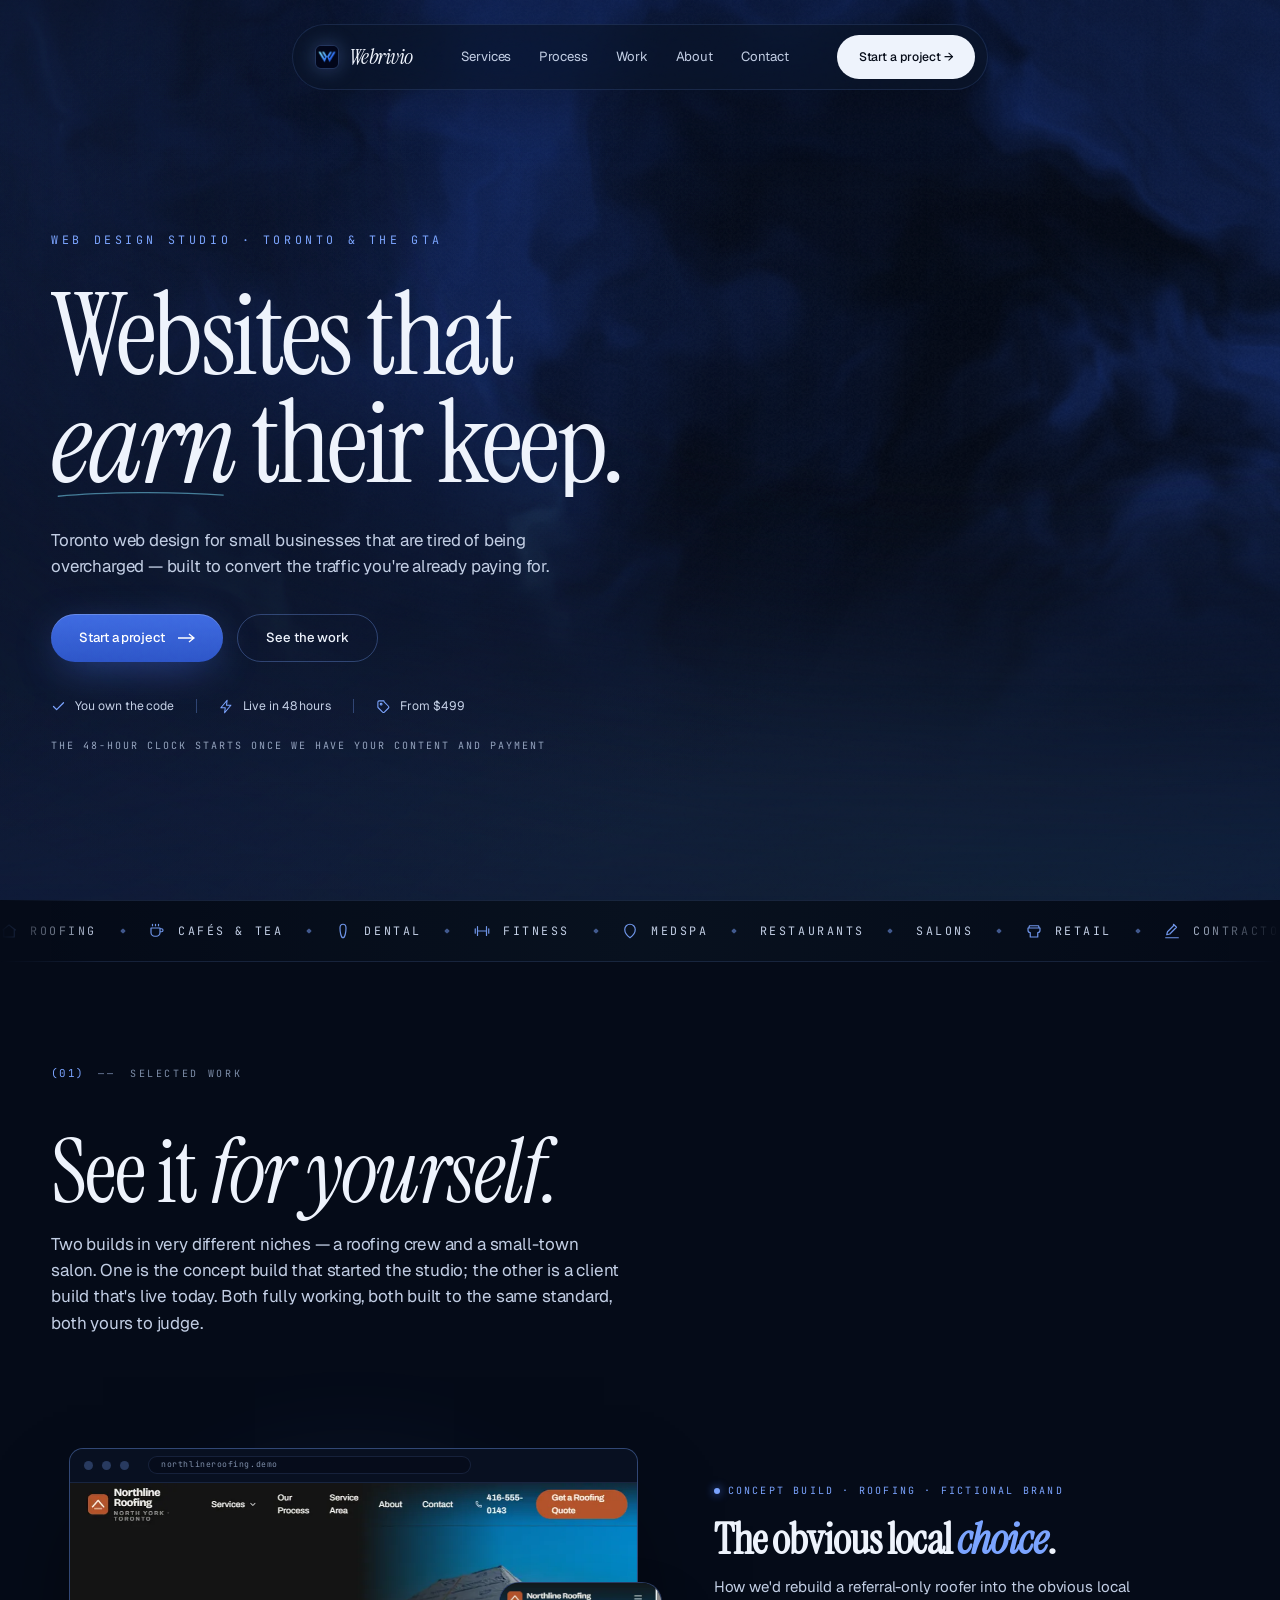
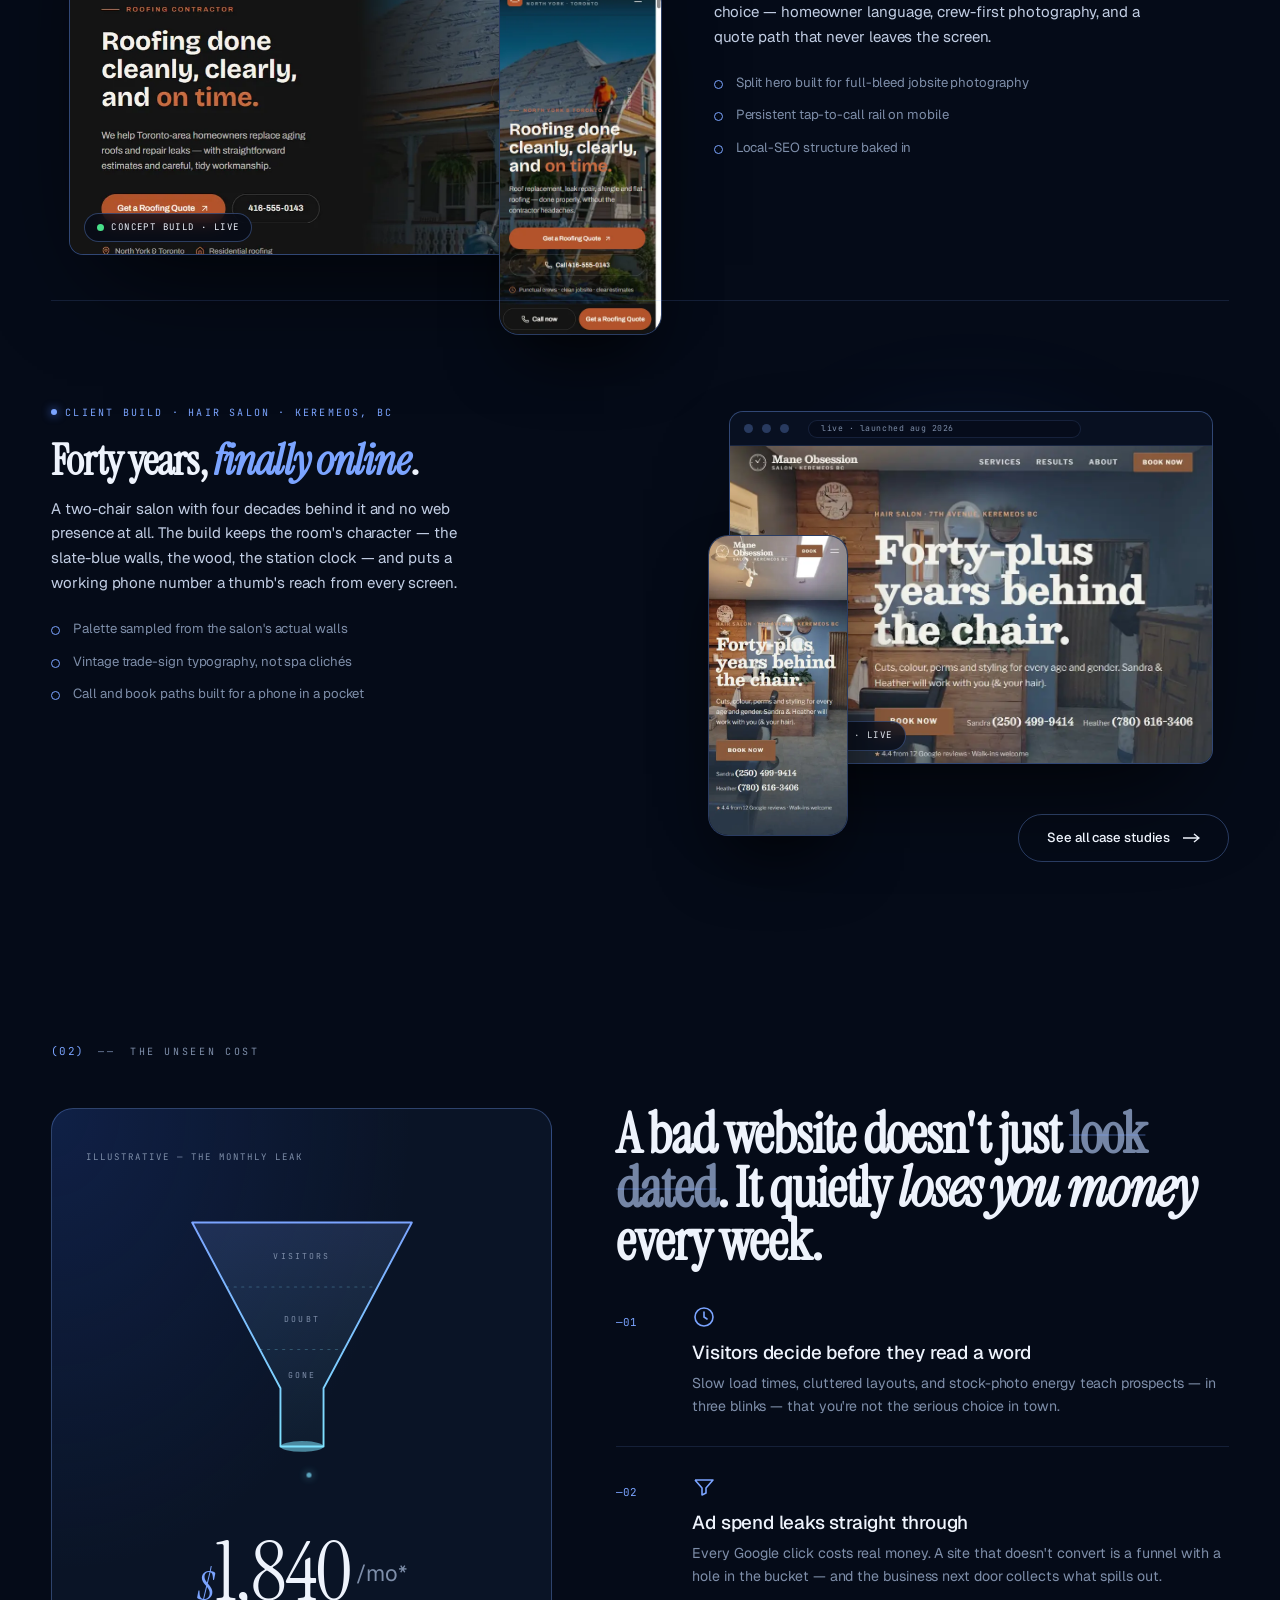
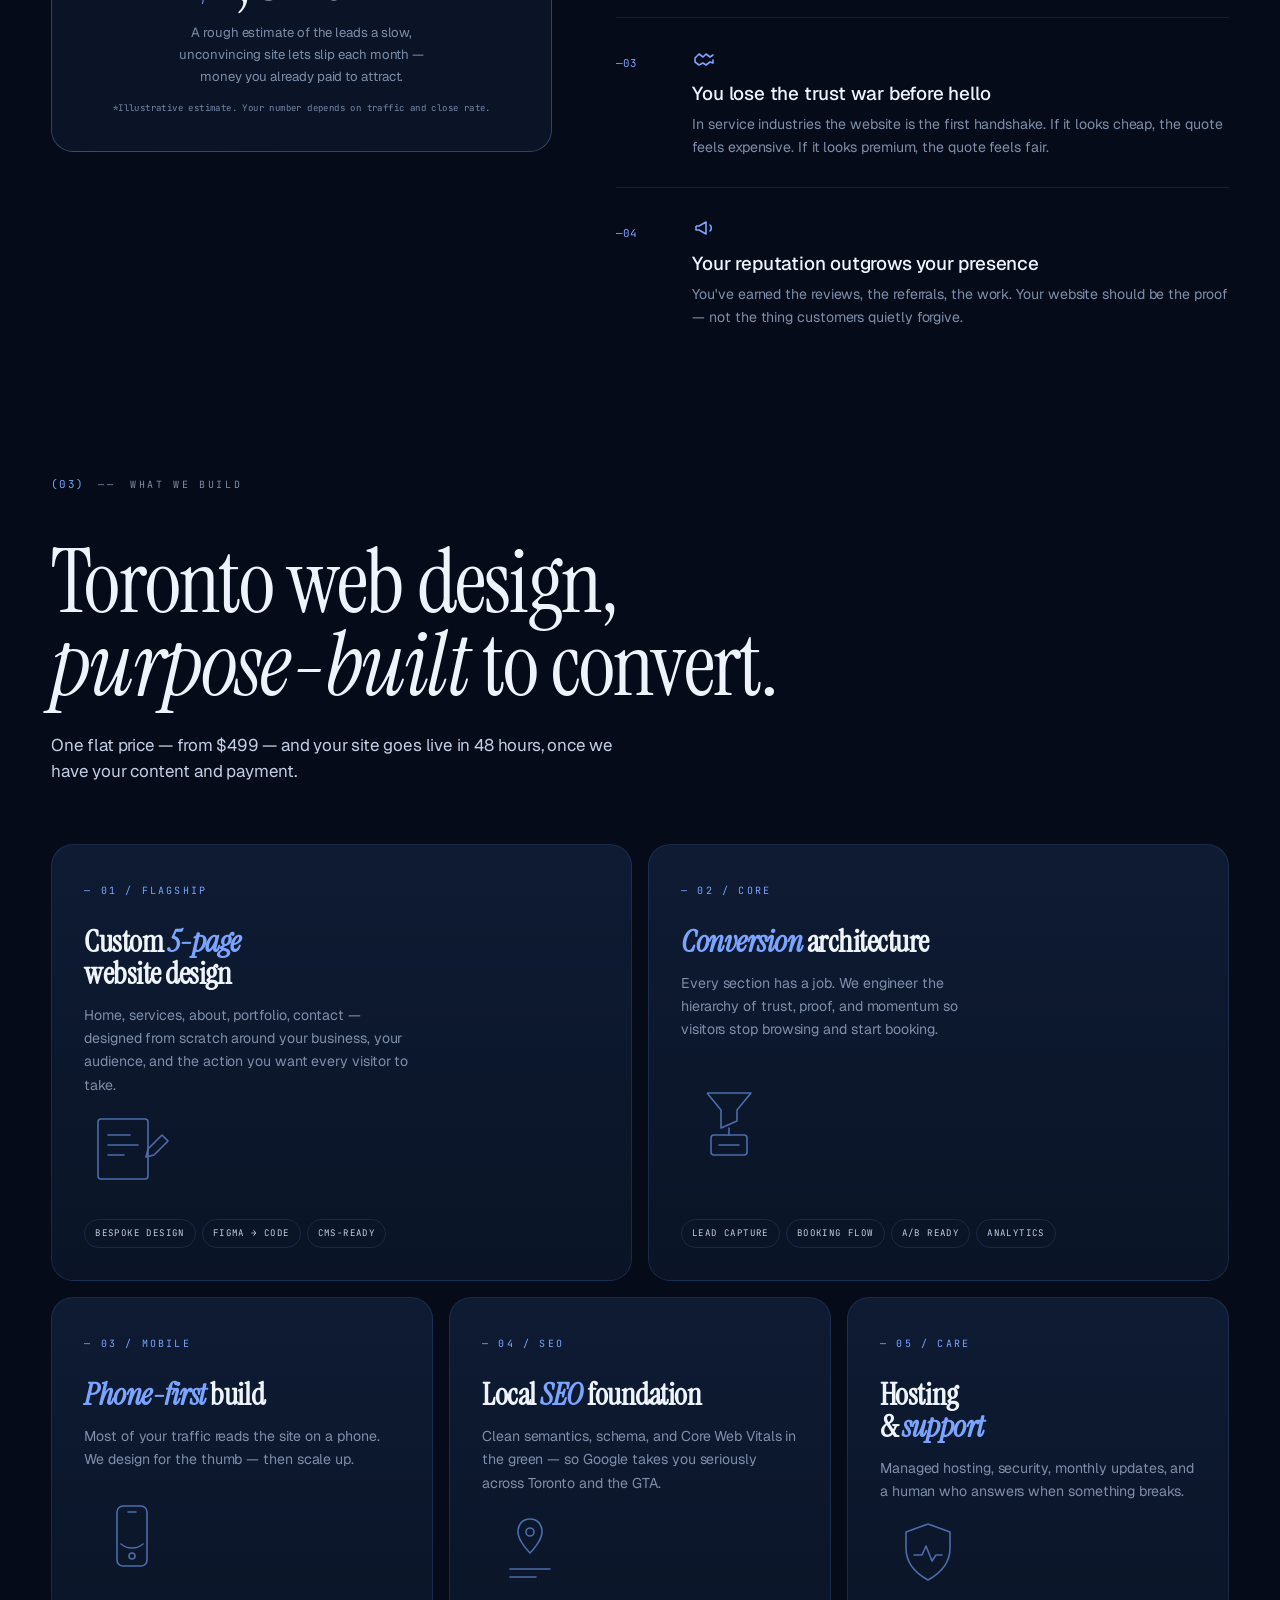
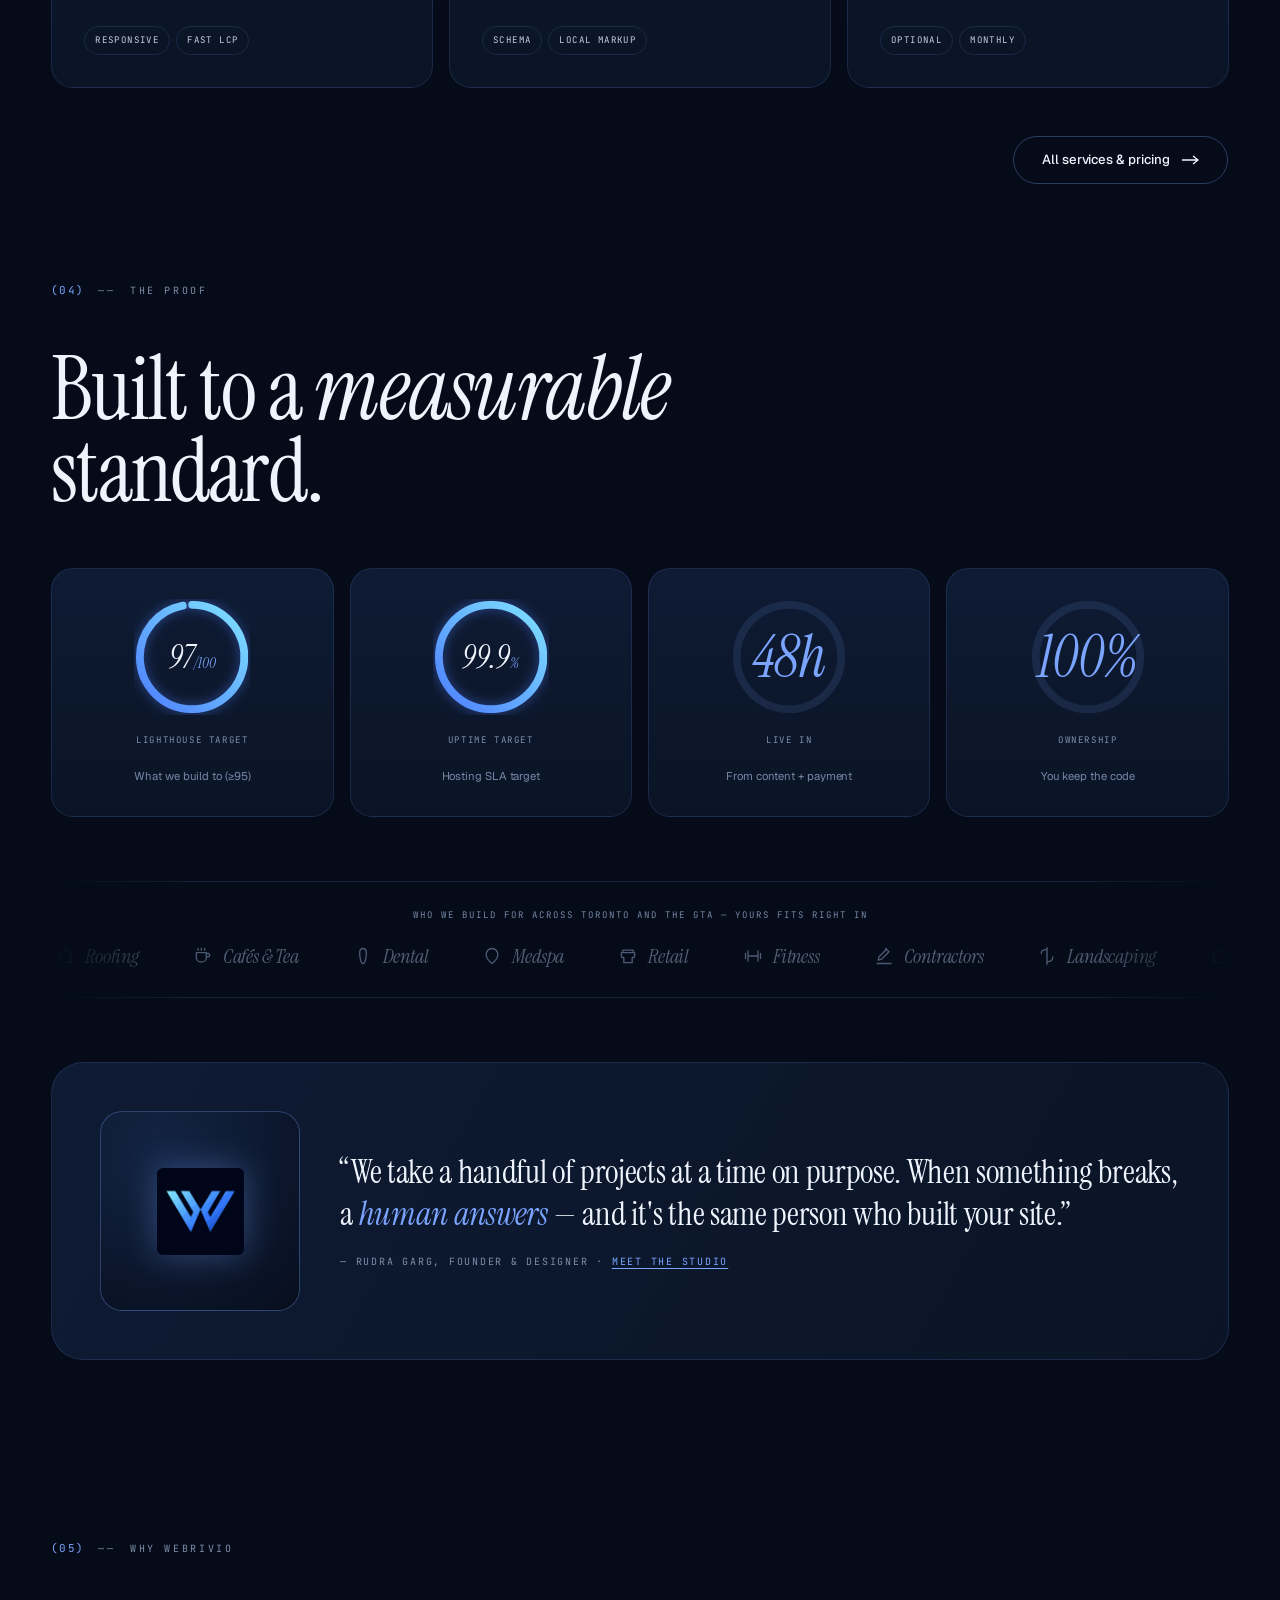
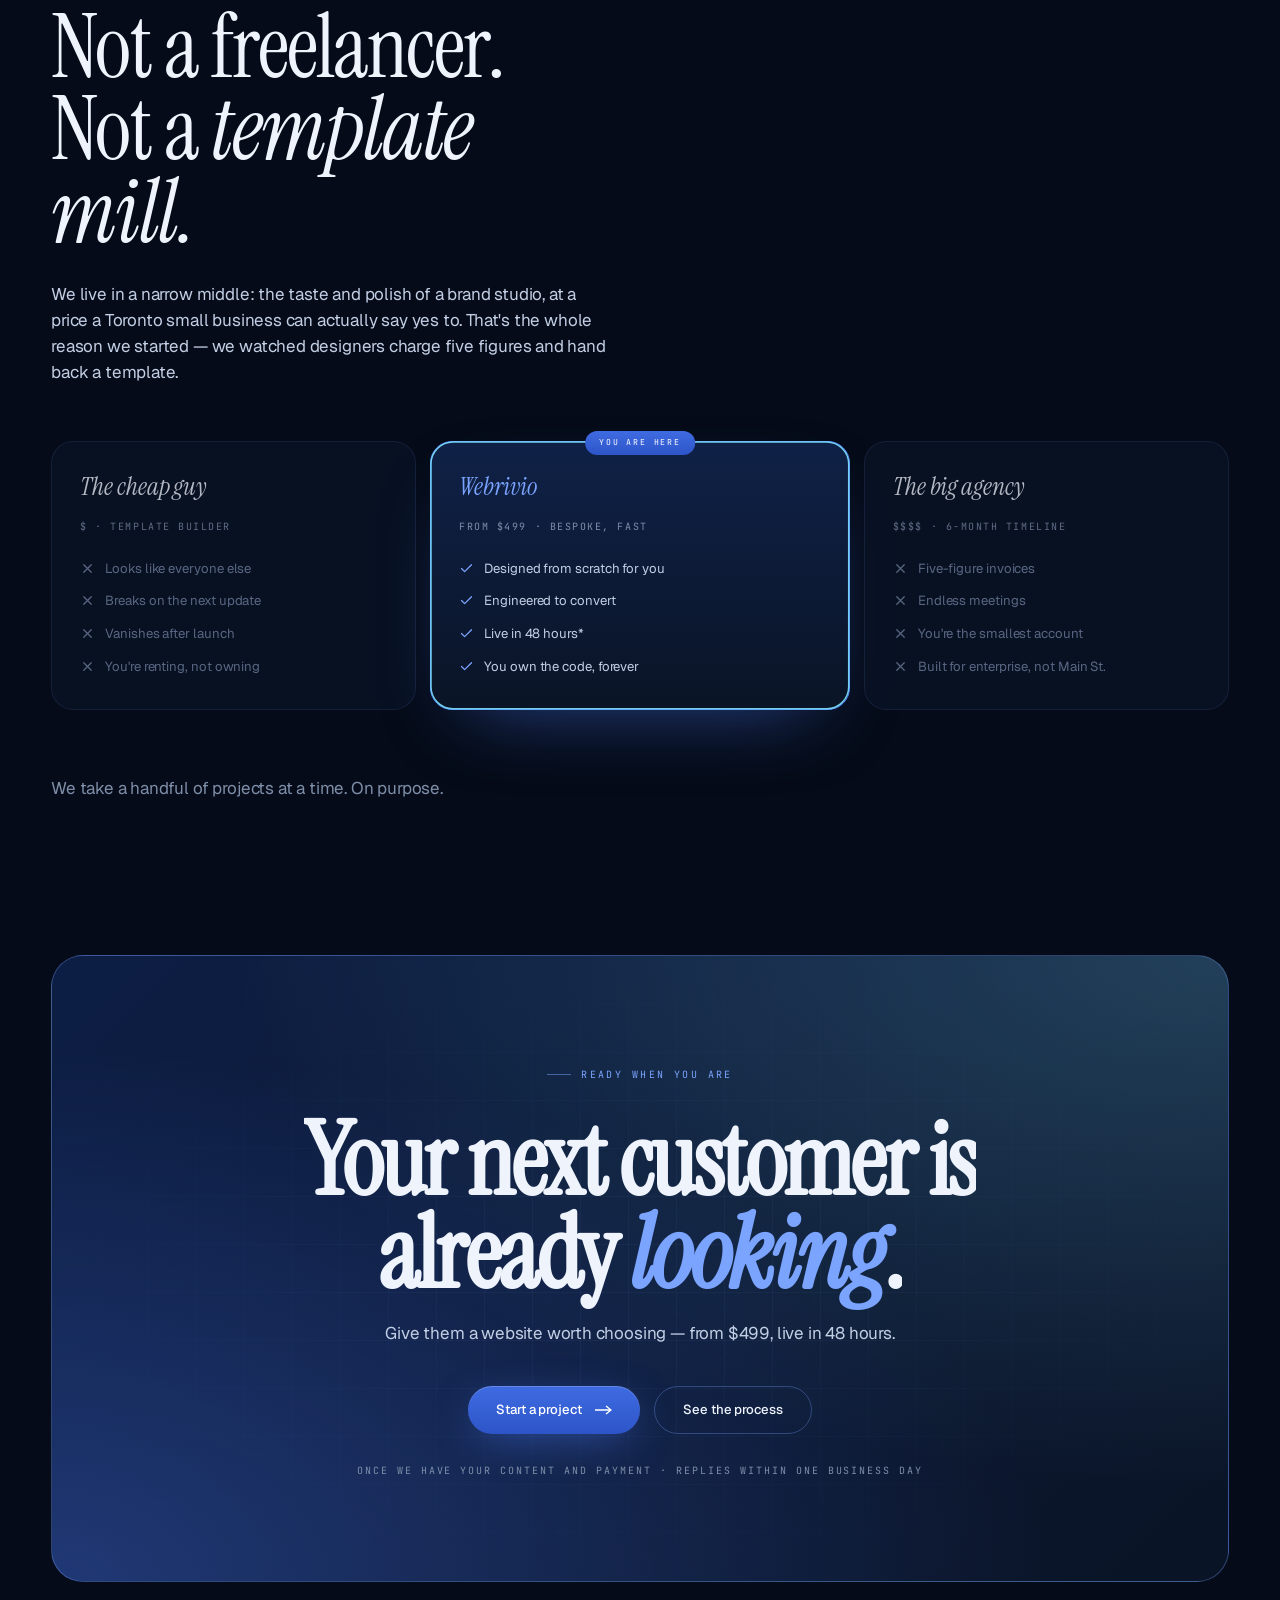
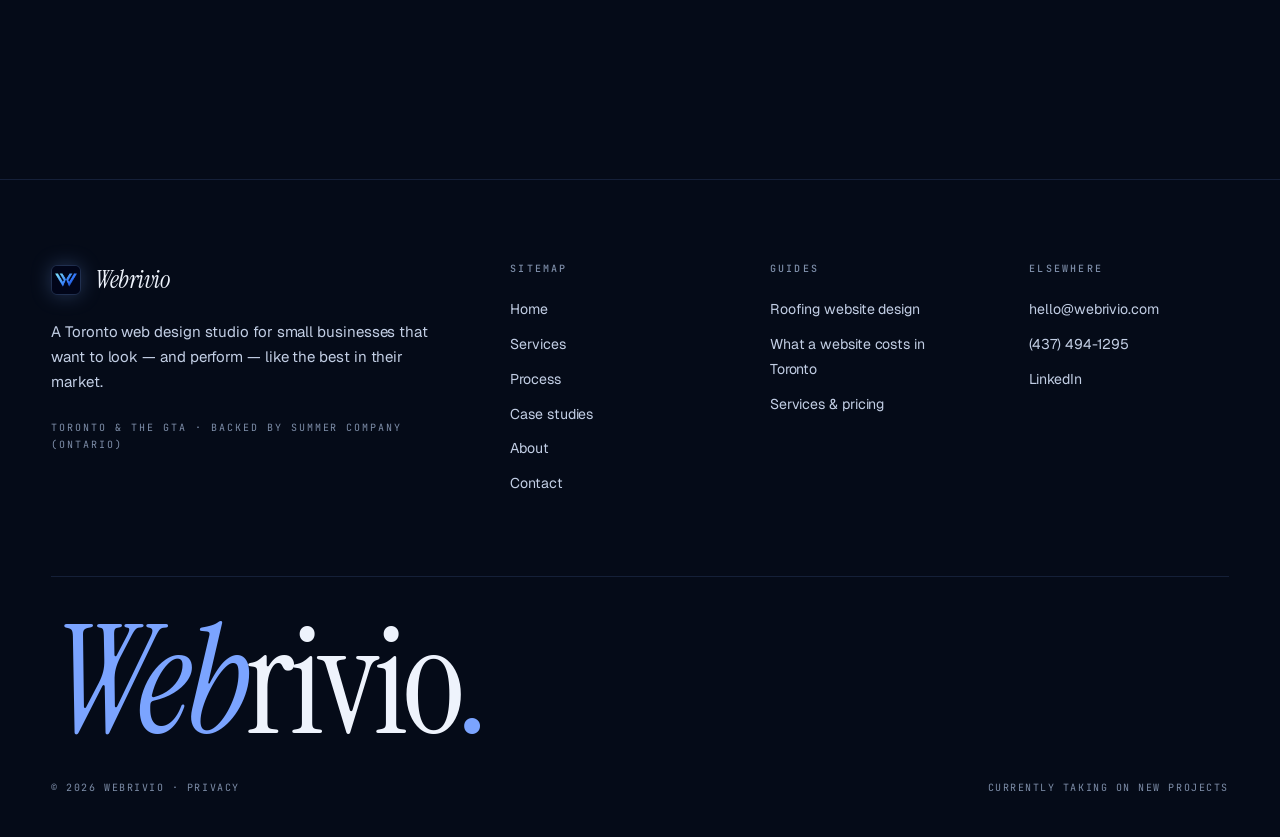
==== index.html @ a9bf58bf "feat(work): relabel client builds, drop Stush demo, add local preview server - Milestone and Mane Ob" ====
<!doctype html>
<html lang="en">
<head>
<meta charset="utf-8" />
<script>document.documentElement.classList.add('js');try{if(sessionStorage.getItem('wv-pt')){sessionStorage.removeItem('wv-pt');document.documentElement.classList.add('pt-enter');}}catch(e){}</script>
<meta name="viewport" content="width=device-width, initial-scale=1, viewport-fit=cover" />
<meta name="theme-color" content="#050B18" />
<meta name="color-scheme" content="dark" />

<title>Web Design Toronto — Custom Sites in 48 Hours from $499 | Webrivio</title>
<meta name="description" content="Toronto web design studio. Custom small-business websites from $499, live in 48 hours once we have your content and payment. Serving Toronto &amp; the GTA." />
<link rel="canonical" href="https://webrivio.com/" />

<!-- Open Graph -->
<meta property="og:type" content="website" />
<meta property="og:site_name" content="Webrivio" />
<meta property="og:url" content="https://webrivio.com/" />
<meta property="og:title" content="Web design in Toronto — custom sites in 48 hours, from $499" />
<meta property="og:description" content="Webrivio is a Toronto web design studio for small businesses. Custom sites from $499, live in 48 hours once we have your content and payment." />
<meta property="og:image" content="https://webrivio.com/assets/og-image.jpg" />
<meta property="og:image:type" content="image/jpeg" />
<meta property="og:image:width" content="1200" />
<meta property="og:image:height" content="630" />
<meta property="og:image:alt" content="Webrivio — web design studio in Toronto" />
<meta property="og:locale" content="en_CA" />

<!-- Twitter -->
<meta name="twitter:card" content="summary_large_image" />
<meta name="twitter:title" content="Web design in Toronto — custom sites in 48 hours, from $499" />
<meta name="twitter:description" content="A Toronto web design studio for small businesses. Custom sites from $499, live in 48 hours once we have your content and payment." />
<meta name="twitter:image" content="https://webrivio.com/assets/og-image.jpg" />
<meta name="twitter:image:alt" content="Webrivio — web design studio in Toronto" />

<!-- Icons & manifest -->
<link rel="icon" href="/favicon.ico" sizes="any" />
<link rel="icon" type="image/png" sizes="16x16" href="/assets/favicon-16.png" />
<link rel="icon" type="image/png" sizes="32x32" href="/assets/favicon-32.png" />
<link rel="icon" type="image/png" sizes="48x48" href="/assets/favicon-48.png" />
<link rel="icon" type="image/png" sizes="96x96" href="/assets/icon-96.png" />
<link rel="icon" type="image/png" sizes="192x192" href="/assets/icon-192.png" />
<link rel="apple-touch-icon" sizes="180x180" href="/assets/apple-touch-icon.png" />
<link rel="manifest" href="/site.webmanifest" />

<!-- Fonts + CSS -->
<link rel="preconnect" href="https://fonts.googleapis.com" />
<link rel="preconnect" href="https://fonts.gstatic.com" crossorigin />
<link rel="preload" as="style" href="https://fonts.googleapis.com/css2?family=Instrument+Serif:ital@0;1&family=Geist:wght@300;400;500;600&family=JetBrains+Mono:wght@400;500&display=swap" />
<link rel="stylesheet" href="https://fonts.googleapis.com/css2?family=Instrument+Serif:ital@0;1&family=Geist:wght@300;400;500;600&family=JetBrains+Mono:wght@400;500&display=swap" />
<link rel="stylesheet" href="/assets/styles.css" />
<link rel="stylesheet" href="/assets/enhance.css" />

<!-- Page-local CSS. Two jobs only:
     1. LCP — the hero no longer waits on app.js. Its entrance is pure CSS and the
        H1 itself never animates opacity, so it paints on first frame (and with JS off).
     2. Heading order — this page uses h3 inside .bullet / .compare-col to keep
        h1 -> h2 -> h3 intact; styles.css only styles the h4 variants. -->
<style>
  .hero-copy .hero-eyebrow,
  .hero-copy .lede,
  .hero-copy .hero-actions,
  .hero-copy .trust-row,
  .hero-copy .hero-note { animation: heroRise .8s var(--ease-out) both; }
  .hero-copy .hero-eyebrow { animation-delay: .04s; }
  .hero-copy .lede        { animation-delay: .16s; }
  .hero-copy .hero-actions{ animation-delay: .24s; }
  .hero-copy .trust-row   { animation-delay: .32s; }
  .hero-copy .hero-note   { animation-delay: .40s; }
  @keyframes heroRise { from { opacity: 0; transform: translateY(18px); } to { opacity: 1; transform: none; } }

  /* the H1 is the LCP element — no opacity gate, no JS dependency */
  .hero-copy h1 { opacity: 1; }

  /* signature underline draws on its own timer now that the mask class is gone */
  .hero-copy .sig-underline .u path {
    transition: none;
    animation: heroDraw .7s var(--ease-out) 1s both;
  }
  @keyframes heroDraw { from { stroke-dashoffset: 1; } to { stroke-dashoffset: 0; } }

  .hero-copy .hero-note { margin-top: 20px; }

  .bullet h3 {
    font-family: var(--sans);
    font-size: 20px;
    font-weight: 500;
    line-height: 1.35;
    letter-spacing: -0.01em;
    margin-bottom: 6px;
  }
  .compare-col h3 {
    font-family: var(--serif);
    font-size: 26px;
    font-weight: 400;
    font-style: italic;
    line-height: 1;
  }
  .compare-col.mid h3 { color: var(--accent-glow); }
  .compare-note { margin-top: 18px; }

  .founder .sig a { color: var(--accent-glow); text-decoration: underline; text-underline-offset: 3px; }
  .founder .sig a:hover { color: var(--cyan); }

  @media (max-width: 860px) {
    .bullet h3 { font-size: 18px; }
  }

  @media (prefers-reduced-motion: reduce) {
    .hero-copy .hero-eyebrow,
    .hero-copy .lede,
    .hero-copy .hero-actions,
    .hero-copy .trust-row,
    .hero-copy .hero-note { animation: none; }
    .hero-copy .sig-underline .u path { animation: none; stroke-dashoffset: 0; }
  }
</style>

<!-- Canonical entity graph — this page owns Organization / ProfessionalService / WebSite / the two Persons -->
<script type="application/ld+json">
{
  "@context": "https://schema.org",
  "@graph": [
    {
      "@type": "Organization",
      "@id": "https://webrivio.com/#organization",
      "name": "Webrivio",
      "url": "https://webrivio.com/",
      "logo": { "@type": "ImageObject", "url": "https://webrivio.com/assets/icon-512.png", "width": 512, "height": 512 },
      "image": "https://webrivio.com/assets/og-image.jpg",
      "description": "Webrivio is a Toronto web design studio that builds custom, high-converting websites for small businesses, starting at $499 CAD and delivered in 48 hours once the client provides their content and payment.",
      "email": "hello@webrivio.com",
      "telephone": "+1-437-494-1295",
      "slogan": "Agency-quality websites without agency prices.",
      "knowsAbout": ["Web design","Website development","Conversion optimization","Local SEO","Small business websites","Toronto web design"],
      "founder": [ { "@id": "https://webrivio.com/#rudra" }, { "@id": "https://webrivio.com/#ayzah" } ],
      "sameAs": [ "https://www.linkedin.com/company/webrivio/" ]
    },
    {
      "@type": "ProfessionalService",
      "@id": "https://webrivio.com/#localbusiness",
      "name": "Webrivio",
      "url": "https://webrivio.com/",
      "parentOrganization": { "@id": "https://webrivio.com/#organization" },
      "image": "https://webrivio.com/assets/og-image.jpg",
      "telephone": "+1-437-494-1295",
      "email": "hello@webrivio.com",
      "priceRange": "$$",
      "currenciesAccepted": "CAD",
      "address": { "@type": "PostalAddress", "addressLocality": "Toronto", "addressRegion": "ON", "addressCountry": "CA" },
      "areaServed": [
        { "@type": "City", "name": "Toronto" }, { "@type": "City", "name": "North York" },
        { "@type": "City", "name": "Scarborough" }, { "@type": "City", "name": "Etobicoke" },
        { "@type": "City", "name": "Mississauga" }, { "@type": "City", "name": "Brampton" },
        { "@type": "City", "name": "Markham" }, { "@type": "City", "name": "Vaughan" },
        { "@type": "City", "name": "Richmond Hill" }
      ],
      "serviceType": ["Website design","Website development","Conversion optimization","Local SEO","Website hosting"],
      "makesOffer": {
        "@type": "Offer",
        "name": "Custom small-business website",
        "priceSpecification": {
          "@type": "PriceSpecification",
          "price": 499, "priceCurrency": "CAD",
          "minPrice": 499,
          "valueAddedTaxIncluded": false
        },
        "availability": "https://schema.org/InStock",
        "url": "https://webrivio.com/services"
      }
    },
    {
      "@type": "WebSite",
      "@id": "https://webrivio.com/#website",
      "url": "https://webrivio.com/",
      "name": "Webrivio",
      "publisher": { "@id": "https://webrivio.com/#organization" },
      "inLanguage": "en-CA"
    },
    {
      "@type": "Person",
      "@id": "https://webrivio.com/#rudra",
      "name": "Rudra Garg",
      "jobTitle": "Founder & Designer",
      "worksFor": { "@id": "https://webrivio.com/#organization" },
      "image": "https://webrivio.com/assets/team/rudra-garg.jpg",
      "sameAs": ["https://www.linkedin.com/in/rudgarg/"]
    },
    {
      "@type": "Person",
      "@id": "https://webrivio.com/#ayzah",
      "name": "Ayzah Ashraf",
      "jobTitle": "Co-founder, Client Relations & Outreach",
      "worksFor": { "@id": "https://webrivio.com/#organization" },
      "image": "https://webrivio.com/assets/team/ayzah-ashraf.jpg",
      "sameAs": ["https://www.linkedin.com/in/ayzah-ashraf-91668937a/"]
    }
  ]
}
</script>

<!-- Vercel Web Analytics -->
<script defer src="https://cdn.vercel-insights.com/v1/script.js"></script>
</head>
<body data-page="home">

<!-- atmosphere: wisp canvas (JS) + drafting grid overlay; depth gradient paints via CSS -->
<canvas id="atm-canvas" aria-hidden="true"></canvas>
<div class="atm-grid" aria-hidden="true"></div>

<a class="skip-link" href="#main">Skip to content</a>

<!-- shared SVG defs (gauge gradient) -->
<svg width="0" height="0" style="position:absolute" aria-hidden="true" focusable="false">
  <defs>
    <linearGradient id="gaugeGrad" x1="0" y1="0" x2="1" y2="1">
      <stop offset="0" stop-color="#4D7EFF"/>
      <stop offset="1" stop-color="#7FE3FF"/>
    </linearGradient>
  </defs>
</svg>

<div class="progress" aria-hidden="true"></div>
<div class="cursor" aria-hidden="true"></div>

<nav class="nav" aria-label="Primary">
  <div class="nav-inner">
    <a class="nav-brand" href="/" aria-label="Webrivio home">
      <img class="mark" src="/assets/logo.png" alt="" width="24" height="24" />
      <em>Webrivio</em>
    </a>
    <div class="nav-links">
      <a href="/services">Services</a>
      <a href="/process">Process</a>
      <a href="/case-studies">Work</a>
      <a href="/about">About</a>
      <a href="/contact">Contact</a>
    </div>
    <a class="nav-cta" href="/contact">Start a project <span aria-hidden="true">&rarr;</span></a>
    <button class="nav-toggle" aria-label="Open menu" aria-expanded="false" aria-controls="nav-drawer">
      <span></span><span></span><span></span>
    </button>
  </div>
</nav>
<div class="nav-drawer" id="nav-drawer" role="dialog" aria-modal="true" aria-label="Menu" aria-hidden="true">
  <a href="/services">Services</a>
  <a href="/process">Process</a>
  <a href="/case-studies">Work</a>
  <a href="/about">About</a>
  <a href="/contact">Contact</a>
  <a class="drawer-cta" href="/contact">Start a project</a>
  <span class="drawer-meta">hello@webrivio.com</span>
</div>

<main id="main">

<!-- ============ HERO ============ -->
<!-- No .reveal / .reveal-mask in here on purpose: the hero must paint without JS. -->
<header class="hero container" data-atm="0">
  <!-- living field: WebGL aurora on top of an always-painted CSS fallback -->
  <div class="hero-field" aria-hidden="true">
    <canvas id="hero-canvas"></canvas>
  </div>

  <div class="hero-copy">
    <span class="hero-eyebrow">Web design studio · Toronto &amp; the GTA</span>

    <h1 class="display">
      <span class="line"><span>Websites that</span></span>
      <span class="line"><span><em class="it sig-underline">earn<svg class="u" viewBox="0 0 120 10" preserveAspectRatio="none" aria-hidden="true"><path d="M3 7 C 34 3, 86 3, 117 6" pathLength="1"/></svg></em> their keep.</span></span>
    </h1>

    <p class="lede">
      Toronto web design for small businesses that are tired of being overcharged — built to convert the traffic you're already paying for.
    </p>

    <div class="hero-actions">
      <a class="btn btn-primary" href="/contact" data-magnetic="0.25">
        <span>Start a project</span>
        <svg class="arrow" viewBox="0 0 18 10" fill="none" aria-hidden="true"><path d="M1 5h16m-5-4 5 4-5 4" stroke="currentColor" stroke-width="1.4"/></svg>
      </a>
      <a class="btn btn-ghost" href="#work">
        <span>See the work</span>
      </a>
    </div>

    <div class="trust-row" role="list" aria-label="What you get">
      <span class="trust-item" role="listitem">
        <svg viewBox="0 0 24 24" fill="none" aria-hidden="true"><path d="M20 6 9 17l-5-5" stroke="currentColor" stroke-width="2" stroke-linecap="round" stroke-linejoin="round"/></svg>
        You own the code
      </span>
      <span class="trust-sep" aria-hidden="true"></span>
      <span class="trust-item" role="listitem">
        <svg viewBox="0 0 24 24" fill="none" aria-hidden="true"><path d="M13 2 3 14h7l-1 8 10-12h-7l1-8Z" stroke="currentColor" stroke-width="1.7" stroke-linejoin="round"/></svg>
        Live in 48 hours
      </span>
      <span class="trust-sep" aria-hidden="true"></span>
      <span class="trust-item" role="listitem">
        <svg viewBox="0 0 24 24" fill="none" aria-hidden="true"><path d="M12.6 3H5a2 2 0 0 0-2 2v7.6a2 2 0 0 0 .6 1.4l7 7a2 2 0 0 0 2.8 0l6.6-6.6a2 2 0 0 0 0-2.8l-7-7A2 2 0 0 0 12.6 3Z" stroke="currentColor" stroke-width="1.7" stroke-linejoin="round"/><circle cx="8.2" cy="8.2" r="1.4" stroke="currentColor" stroke-width="1.7"/></svg>
        From $499
      </span>
    </div>

    <p class="tiny-mono hero-note">The 48-hour clock starts once we have your content and payment</p>
  </div>
</header>

<!-- ============ TICKER ============ -->
<div class="ticker" aria-hidden="true">
  <div class="ticker-track">
    <span class="ticker-item"><svg viewBox="0 0 24 24" fill="none"><path d="m3 11 9-7 9 7M5 10v10h14V10" stroke="currentColor" stroke-width="1.6" stroke-linejoin="round"/></svg><span>Roofing</span></span>
    <span class="ticker-item"><svg viewBox="0 0 24 24" fill="none"><path d="M4 8h12v6a5 5 0 0 1-5 5H9a5 5 0 0 1-5-5V8Zm12 1h2a2 2 0 0 1 0 4h-2M6 3v2M10 3v2M14 3v2" stroke="currentColor" stroke-width="1.6" stroke-linecap="round" stroke-linejoin="round"/></svg><span>Cafés &amp; Tea</span></span>
    <span class="ticker-item"><svg viewBox="0 0 24 24" fill="none"><path d="M12 3c3 0 4 2 4 5 0 4-1 13-4 13s-4-9-4-13c0-3 1-5 4-5Z" stroke="currentColor" stroke-width="1.6"/></svg><span>Dental</span></span>
    <span class="ticker-item"><svg viewBox="0 0 24 24" fill="none"><path d="M6 6v12M18 6v12M6 12h12M3 9v6M21 9v6" stroke="currentColor" stroke-width="1.6" stroke-linecap="round"/></svg><span>Fitness</span></span>
    <span class="ticker-item"><svg viewBox="0 0 24 24" fill="none"><path d="M12 21s-7-5-7-11a7 7 0 0 1 14 0c0 6-7 11-7 11Z" stroke="currentColor" stroke-width="1.6" stroke-linejoin="round"/></svg><span>Medspa</span></span>
    <span class="ticker-item"><span>Restaurants</span></span>
    <span class="ticker-item"><span>Salons</span></span>
    <span class="ticker-item"><svg viewBox="0 0 24 24" fill="none"><path d="M5 8l1-3h12l1 3M4 8h16v3a3 3 0 0 1-3 3v6H7v-6a3 3 0 0 1-3-3V8Z" stroke="currentColor" stroke-width="1.6" stroke-linejoin="round"/></svg><span>Retail</span></span>
    <span class="ticker-item"><svg viewBox="0 0 24 24" fill="none"><path d="m14 3 4 4-9 9-4 1 1-4 8-8ZM3 21h18" stroke="currentColor" stroke-width="1.6" stroke-linejoin="round"/></svg><span>Contractors</span></span>
    <span class="ticker-item"><span>Studios</span></span>
    <span class="ticker-item"><span>Clinics</span></span>
    <span class="ticker-item"><svg viewBox="0 0 24 24" fill="none"><path d="M12 2v20M5 9c0-3 3-5 7-5M19 13c0 4-3 6-7 6" stroke="currentColor" stroke-width="1.6" stroke-linecap="round"/></svg><span>Landscaping</span></span>
  </div>
</div>

<!-- ============ SELECTED WORK (proof, high on the page) ============ -->
<section class="section-pad showcase" id="work" data-atm="0.3" aria-labelledby="work-title">
  <div class="container">
    <div class="section-label">
      <span class="num">(01)</span>
      <span class="kind">Selected work</span>
    </div>

    <h2 class="display reveal" id="work-title" style="max-width: 26ch; margin-bottom: 18px;">
      See it <span class="it">for yourself.</span>
    </h2>
    <p class="lede reveal" style="max-width: 52ch;">
      Two builds in very different niches — a roofing crew and a small-town salon. One is the concept build that started the studio; the other is a client build that's live today. Both fully working, both built to the same standard, both yours to judge.
    </p>

    <!-- Build 01 — Northline Roofing (fictional brand; concept build) -->
    <article class="proof reveal">
      <div class="proof-devices" data-cursor="build 01">
        <div class="proof-browser">
          <div class="proof-bar"><i></i><i></i><i></i><span class="url">northlineroofing.demo</span></div>
          <div class="proof-screen">
            <picture>
              <source srcset="/assets/work/northline-scroll.webp" type="image/webp" />
              <img class="proof-scroll-img" src="/assets/work/northline-scroll.jpg" alt="A concept build for a Toronto roofing company, shown scrolling live" width="1024" height="2914" loading="lazy" />
            </picture>
          </div>
          <span class="proof-live-tag"><span class="live-dot" aria-hidden="true"></span> Concept build · live</span>
        </div>
        <div class="proof-phone">
          <picture>
            <source srcset="/assets/work/northline-phone.webp" type="image/webp" />
            <img src="/assets/work/northline-phone.jpg" alt="The same roofing concept build on a phone — a legible mobile layout" width="390" height="844" loading="lazy" />
          </picture>
        </div>
      </div>
      <div class="proof-info">
        <span class="work-tag">Concept build · Roofing · Fictional brand</span>
        <h3>The obvious local <span class="it">choice</span>.</h3>
        <p>How we'd rebuild a referral-only roofer into the obvious local choice — homeowner language, crew-first photography, and a quote path that never leaves the screen.</p>
        <ul class="proof-points">
          <li>Split hero built for full-bleed jobsite photography</li>
          <li>Persistent tap-to-call rail on mobile</li>
          <li>Local-SEO structure baked in</li>
        </ul>
      </div>
    </article>

    <!-- Build 02 — BC interior hair salon (live client build) -->
    <article class="proof flip reveal">
      <div class="proof-devices" data-cursor="build 02">
        <div class="proof-browser">
          <div class="proof-bar"><i></i><i></i><i></i><span class="url">live · launched aug 2026</span></div>
          <div class="proof-screen">
            <picture>
              <source srcset="/assets/work/salon-scroll.webp" type="image/webp" />
              <img class="proof-scroll-img" src="/assets/work/salon-scroll.jpg" alt="A client build for a BC hair salon, shown scrolling live" width="1024" height="2914" loading="lazy" />
            </picture>
          </div>
          <span class="proof-live-tag"><span class="live-dot" aria-hidden="true"></span> Client build · live</span>
        </div>
        <div class="proof-phone">
          <picture>
            <source srcset="/assets/work/salon-phone.webp" type="image/webp" />
            <img src="/assets/work/salon-phone.jpg" alt="The same salon client build on a phone — a legible mobile layout" width="390" height="844" loading="lazy" />
          </picture>
        </div>
      </div>
      <div class="proof-info">
        <span class="work-tag">Client build · Hair salon · Keremeos, BC</span>
        <h3>Forty years, <span class="it">finally online</span>.</h3>
        <p>A two-chair salon with four decades behind it and no web presence at all. The build keeps the room's character — the slate-blue walls, the wood, the station clock — and puts a working phone number a thumb's reach from every screen.</p>
        <ul class="proof-points">
          <li>Palette sampled from the salon's actual walls</li>
          <li>Vintage trade-sign typography, not spa clichés</li>
          <li>Call and book paths built for a phone in a pocket</li>
        </ul>
      </div>
    </article>

    <div style="margin-top: 12px; display: flex; justify-content: flex-end;">
      <a class="btn btn-ghost reveal" href="/case-studies">
        <span>See all case studies</span>
        <svg class="arrow" viewBox="0 0 18 10" fill="none" aria-hidden="true"><path d="M1 5h16m-5-4 5 4-5 4" stroke="currentColor" stroke-width="1.4"/></svg>
      </a>
    </div>
  </div>
</section>

<!-- ============ THE UNSEEN COST ============ -->
<section class="section-pad tight" id="cost" data-atm="0.2" aria-labelledby="problem-title">
  <div class="container">
    <div class="section-label">
      <span class="num">(02)</span>
      <span class="kind">The unseen cost</span>
    </div>

    <div class="leak-wrap">
      <aside class="leak-meter reveal">
        <span class="leak-eyebrow">Illustrative — the monthly leak</span>
        <div class="funnel" aria-hidden="true">
          <svg class="funnel-svg" viewBox="0 0 260 300" preserveAspectRatio="xMidYMid meet">
            <defs>
              <linearGradient id="funnelG" x1="0" y1="0" x2="0" y2="1">
                <stop offset="0" stop-color="#7BA4FF"/>
                <stop offset="1" stop-color="#7FE3FF"/>
              </linearGradient>
              <linearGradient id="funnelFill" x1="0" y1="0" x2="0" y2="1">
                <stop offset="0" stop-color="rgba(127,164,255,0.16)"/>
                <stop offset="1" stop-color="rgba(127,227,255,0.04)"/>
              </linearGradient>
            </defs>
            <!-- funnel body: a clean, rounded intake tapering to a leaking neck -->
            <path class="funnel-fill" d="M28 32 H232 L150 186 V240 H110 V186 Z"/>
            <path class="funnel-outline" d="M28 32 H232 L150 186 V240 H110 V186 Z"/>
            <!-- chamber dividers, following the taper -->
            <line class="funnel-divider" x1="60" y1="92" x2="200" y2="92"/>
            <line class="funnel-divider" x1="91" y1="150" x2="169" y2="150"/>
            <!-- soft glow at the drain -->
            <ellipse class="funnel-drain" cx="130" cy="240" rx="20" ry="5"/>
            <!-- chamber labels -->
            <text class="funnel-label" x="130" y="66" text-anchor="middle">VISITORS</text>
            <text class="funnel-label" x="130" y="124" text-anchor="middle">DOUBT</text>
            <text class="funnel-label" x="130" y="176" text-anchor="middle">GONE</text>
          </svg>
          <div class="funnel-drips" aria-hidden="true"></div>
        </div>
        <div class="leak-exit">
          <div class="leak-amount"><span class="cur">$</span><span data-count-to="1840" data-count-comma="1" data-count-dur="2200">1,840</span><span class="per">/mo*</span></div>
          <p class="leak-sub">A rough estimate of the leads a slow, unconvincing site lets slip each month — money you already paid to attract.</p>
        </div>
        <p class="leak-disc">*Illustrative estimate. Your number depends on traffic and close rate.</p>
      </aside>

      <div class="leak-list">
        <h2 class="split-heading reveal" id="problem-title" style="font-size:clamp(34px,4.4vw,68px); margin-bottom:36px;">
          A bad website doesn't just <span class="bad">look dated</span>.
          It quietly <span class="good">loses you money</span> every week.
        </h2>
        <div class="bullet-list" data-stagger>
          <div class="bullet reveal">
            <span class="bullet-num">—01</span>
            <div>
              <span class="bullet-glyph" aria-hidden="true"><svg viewBox="0 0 24 24" fill="none"><circle pathLength="1" cx="12" cy="12" r="9" stroke="currentColor" stroke-width="1.6"/><path pathLength="1" d="M12 7v5l3 2" stroke="currentColor" stroke-width="1.6" stroke-linecap="round"/></svg></span>
              <h3>Visitors decide before they read a word</h3>
              <p>Slow load times, cluttered layouts, and stock-photo energy teach prospects — in three blinks — that you're not the serious choice in town.</p>
            </div>
          </div>
          <div class="bullet reveal">
            <span class="bullet-num">—02</span>
            <div>
              <span class="bullet-glyph" aria-hidden="true"><svg viewBox="0 0 24 24" fill="none"><path pathLength="1" d="M3 5h18l-7 8v5l-4 2v-7L3 5Z" stroke="currentColor" stroke-width="1.6" stroke-linejoin="round"/></svg></span>
              <h3>Ad spend leaks straight through</h3>
              <p>Every Google click costs real money. A site that doesn't convert is a funnel with a hole in the bucket — and the business next door collects what spills out.</p>
            </div>
          </div>
          <div class="bullet reveal">
            <span class="bullet-num">—03</span>
            <div>
              <span class="bullet-glyph" aria-hidden="true"><svg viewBox="0 0 24 24" fill="none"><path pathLength="1" d="M3 12l4-4 4 3 3-3 4 3 3-2M3 12v4l4 3 4-2 3 2 4-3 3 1v-3" stroke="currentColor" stroke-width="1.6" stroke-linecap="round" stroke-linejoin="round"/></svg></span>
              <h3>You lose the trust war before hello</h3>
              <p>In service industries the website is the first handshake. If it looks cheap, the quote feels expensive. If it looks premium, the quote feels fair.</p>
            </div>
          </div>
          <div class="bullet reveal">
            <span class="bullet-num">—04</span>
            <div>
              <span class="bullet-glyph" aria-hidden="true"><svg viewBox="0 0 24 24" fill="none"><path pathLength="1" d="M4 10v4h3l7 4V6l-7 4H4Z" stroke="currentColor" stroke-width="1.6" stroke-linejoin="round"/><path pathLength="1" d="M18 9a4 4 0 0 1 0 6" stroke="currentColor" stroke-width="1.6" stroke-linecap="round"/></svg></span>
              <h3>Your reputation outgrows your presence</h3>
              <p>You've earned the reviews, the referrals, the work. Your website should be the proof — not the thing customers quietly forgive.</p>
            </div>
          </div>
        </div>
      </div>
    </div>
  </div>
</section>

<!-- ============ WHAT WE BUILD ============ -->
<section class="section-pad tight" style="padding-top: 40px;" data-atm="0.25" aria-labelledby="services-title">
  <div class="container">
    <div class="section-label">
      <span class="num">(03)</span>
      <span class="kind">What we build</span>
    </div>

    <h2 class="display reveal" id="services-title" style="max-width: 19ch; margin-bottom: 26px;">
      Toronto web design, <span class="it">purpose-built</span> to convert.
    </h2>
    <p class="lede reveal" style="max-width: 54ch; margin-bottom: 60px;">
      One flat price — from $499 — and your site goes live in 48 hours, once we have your content and payment.
    </p>

    <div class="services-grid">
      <article class="service-card wide reveal">
        <div>
          <span class="service-num">— 01 / Flagship</span>
          <h3 style="margin-top: 24px;">Custom <span class="it">5-page</span><br/>website design</h3>
          <p>Home, services, about, portfolio, contact — designed from scratch around your business, your audience, and the action you want every visitor to take.</p>
        </div>
        <span class="card-schematic" aria-hidden="true"><svg viewBox="0 0 96 96" fill="none">
          <rect pathLength="1" x="14" y="18" width="50" height="60" rx="3" stroke="currentColor" stroke-width="1.6"/>
          <path pathLength="1" d="M24 34h22M24 44h30M24 54h16" stroke="currentColor" stroke-width="1.6" stroke-linecap="round"/>
          <path pathLength="1" d="M64 48 78 34l6 6-14 14-8 2 2-8Z" stroke="currentColor" stroke-width="1.6" stroke-linejoin="round"/>
        </svg></span>
        <div class="tags">
          <span class="tag">Bespoke design</span>
          <span class="tag">Figma → Code</span>
          <span class="tag">CMS-ready</span>
        </div>
      </article>

      <article class="service-card tall reveal">
        <div>
          <span class="service-num">— 02 / Core</span>
          <h3 style="margin-top: 24px;"><span class="it">Conversion</span> architecture</h3>
          <p>Every section has a job. We engineer the hierarchy of trust, proof, and momentum so visitors stop browsing and start booking.</p>
        </div>
        <span class="card-schematic" aria-hidden="true"><svg viewBox="0 0 96 96" fill="none">
          <path pathLength="1" d="M26 20h44L56 37v11l-16 7V37L26 20Z" stroke="currentColor" stroke-width="1.6" stroke-linejoin="round"/>
          <rect pathLength="1" x="30" y="62" width="36" height="20" rx="3" stroke="currentColor" stroke-width="1.6"/>
          <path pathLength="1" d="M48 55v7M38 72h20" stroke="currentColor" stroke-width="1.6" stroke-linecap="round"/>
        </svg></span>
        <div class="tags">
          <span class="tag">Lead capture</span>
          <span class="tag">Booking flow</span>
          <span class="tag">A/B ready</span>
          <span class="tag">Analytics</span>
        </div>
      </article>

      <article class="service-card reveal">
        <div>
          <span class="service-num">— 03 / Mobile</span>
          <h3 style="margin-top: 24px;"><span class="it">Phone-first</span> build</h3>
          <p>Most of your traffic reads the site on a phone. We design for the thumb — then scale up.</p>
        </div>
        <span class="card-schematic" aria-hidden="true"><svg viewBox="0 0 96 96" fill="none">
          <rect pathLength="1" x="33" y="14" width="30" height="60" rx="6" stroke="currentColor" stroke-width="1.6"/>
          <path pathLength="1" d="M44 20h8" stroke="currentColor" stroke-width="1.6" stroke-linecap="round"/>
          <path pathLength="1" d="M37 52a17 17 0 0 0 22 0" stroke="currentColor" stroke-width="1.6" stroke-linecap="round"/>
          <circle pathLength="1" cx="48" cy="64" r="3" stroke="currentColor" stroke-width="1.6"/>
        </svg></span>
        <div class="tags">
          <span class="tag">Responsive</span>
          <span class="tag">Fast LCP</span>
        </div>
      </article>

      <article class="service-card reveal">
        <div>
          <span class="service-num">— 04 / SEO</span>
          <h3 style="margin-top: 24px;">Local <span class="it">SEO</span> foundation</h3>
          <p>Clean semantics, schema, and Core Web Vitals in the green — so Google takes you seriously across Toronto and the GTA.</p>
        </div>
        <span class="card-schematic" aria-hidden="true"><svg viewBox="0 0 96 96" fill="none">
          <path pathLength="1" d="M48 16c8 0 12 6 12 13 0 9-12 21-12 21S36 38 36 29c0-7 4-13 12-13Z" stroke="currentColor" stroke-width="1.6" stroke-linejoin="round"/>
          <circle pathLength="1" cx="48" cy="29" r="4" stroke="currentColor" stroke-width="1.6"/>
          <path pathLength="1" d="M28 66h40M28 74h26" stroke="currentColor" stroke-width="1.6" stroke-linecap="round"/>
        </svg></span>
        <div class="tags">
          <span class="tag">Schema</span>
          <span class="tag">Local markup</span>
        </div>
      </article>

      <article class="service-card reveal">
        <div>
          <span class="service-num">— 05 / Care</span>
          <h3 style="margin-top: 24px;">Hosting<br/>&amp; <span class="it">support</span></h3>
          <p>Managed hosting, security, monthly updates, and a human who answers when something breaks.</p>
        </div>
        <span class="card-schematic" aria-hidden="true"><svg viewBox="0 0 96 96" fill="none">
          <path pathLength="1" d="M48 16 70 24v16c0 16-11 26-22 32-11-6-22-16-22-32V24l22-8Z" stroke="currentColor" stroke-width="1.6" stroke-linejoin="round"/>
          <path pathLength="1" d="M34 47h8l4-9 6 15 4-6h6" stroke="currentColor" stroke-width="1.6" stroke-linecap="round" stroke-linejoin="round"/>
        </svg></span>
        <div class="tags">
          <span class="tag">Optional</span>
          <span class="tag">Monthly</span>
        </div>
      </article>
    </div>

    <div style="margin-top: 48px; display: flex; justify-content: flex-end;">
      <a class="btn btn-ghost reveal" href="/services">
        <span>All services &amp; pricing</span>
        <svg class="arrow" viewBox="0 0 18 10" fill="none" aria-hidden="true"><path d="M1 5h16m-5-4 5 4-5 4" stroke="currentColor" stroke-width="1.4"/></svg>
      </a>
    </div>
  </div>
</section>

<!-- ============ PROOF ============ -->
<section class="section-pad" style="padding-top: 20px;" data-atm="0.3" aria-labelledby="proof-title">
  <div class="container">
    <div class="section-label">
      <span class="num">(04)</span>
      <span class="kind">The proof</span>
    </div>

    <h2 class="display reveal" id="proof-title" style="max-width: 16ch; margin-bottom: 56px;">
      Built to a <span class="it">measurable</span> standard.
    </h2>

    <div class="proof-gauges">
      <div class="gauge-card reveal">
        <div class="gauge" data-gauge="97">
          <svg viewBox="0 0 120 120" aria-hidden="true"><circle class="track" cx="60" cy="60" r="54"/><circle class="val" cx="60" cy="60" r="54"/></svg>
          <div class="gauge-center"><span class="n"><span data-count-to="97" data-count-dur="1700">97</span><span class="u">/100</span></span></div>
        </div>
        <div class="g-label">Lighthouse target</div>
        <div class="g-note">What we build to (≥95)</div>
      </div>

      <div class="gauge-card reveal">
        <div class="gauge" data-gauge="99.9">
          <svg viewBox="0 0 120 120" aria-hidden="true"><circle class="track" cx="60" cy="60" r="54"/><circle class="val" cx="60" cy="60" r="54"/></svg>
          <div class="gauge-center"><span class="n"><span data-count-to="99.9" data-count-dec="1" data-count-dur="1700">99.9</span><span class="u">%</span></span></div>
        </div>
        <div class="g-label">Uptime target</div>
        <div class="g-note">Hosting SLA target</div>
      </div>

      <div class="gauge-card reveal">
        <div class="gauge">
          <svg viewBox="0 0 120 120" aria-hidden="true"><circle class="track" cx="60" cy="60" r="54"/></svg>
          <div class="glyph">48h</div>
        </div>
        <div class="g-label">Live in</div>
        <div class="g-note">From content + payment</div>
      </div>

      <div class="gauge-card reveal">
        <div class="gauge">
          <svg viewBox="0 0 120 120" aria-hidden="true"><circle class="track" cx="60" cy="60" r="54"/></svg>
          <div class="glyph">100%</div>
        </div>
        <div class="g-label">Ownership</div>
        <div class="g-note">You keep the code</div>
      </div>
    </div>

    <!-- Niches marquee (honest: a few categories we design for, not client logos) -->
    <div class="logo-strip reveal" aria-hidden="true">
      <p class="logo-strip-head">Who we build for across Toronto and the GTA — yours fits right in</p>
      <div class="logo-track">
        <span class="logo-chip"><svg viewBox="0 0 24 24" fill="none"><path d="m3 11 9-7 9 7M5 10v10h14V10" stroke="currentColor" stroke-width="1.6" stroke-linejoin="round"/></svg><span>Roofing</span></span>
        <span class="logo-chip"><svg viewBox="0 0 24 24" fill="none"><path d="M4 8h12v6a5 5 0 0 1-5 5H9a5 5 0 0 1-5-5V8Zm12 1h2a2 2 0 0 1 0 4h-2M6 3v2M10 3v2M14 3v2" stroke="currentColor" stroke-width="1.6" stroke-linecap="round" stroke-linejoin="round"/></svg><span>Cafés &amp; Tea</span></span>
        <span class="logo-chip"><svg viewBox="0 0 24 24" fill="none"><path d="M12 3c3 0 4 2 4 5 0 4-1 13-4 13s-4-9-4-13c0-3 1-5 4-5Z" stroke="currentColor" stroke-width="1.6"/></svg><span>Dental</span></span>
        <span class="logo-chip"><svg viewBox="0 0 24 24" fill="none"><path d="M12 21s-7-5-7-11a7 7 0 0 1 14 0c0 6-7 11-7 11Z" stroke="currentColor" stroke-width="1.6" stroke-linejoin="round"/></svg><span>Medspa</span></span>
        <span class="logo-chip"><svg viewBox="0 0 24 24" fill="none"><path d="M5 8l1-3h12l1 3M4 8h16v3a3 3 0 0 1-3 3v6H7v-6a3 3 0 0 1-3-3V8Z" stroke="currentColor" stroke-width="1.6" stroke-linejoin="round"/></svg><span>Retail</span></span>
        <span class="logo-chip"><svg viewBox="0 0 24 24" fill="none"><path d="M6 6v12M18 6v12M6 12h12M3 9v6M21 9v6" stroke="currentColor" stroke-width="1.6" stroke-linecap="round"/></svg><span>Fitness</span></span>
        <span class="logo-chip"><svg viewBox="0 0 24 24" fill="none"><path d="m14 3 4 4-9 9-4 1 1-4 8-8ZM3 21h18" stroke="currentColor" stroke-width="1.6" stroke-linejoin="round"/></svg><span>Contractors</span></span>
        <span class="logo-chip"><svg viewBox="0 0 24 24" fill="none"><path d="M12 2v20M5 9c0-3 3-5 7-5M19 13c0 4-3 6-7 6" stroke="currentColor" stroke-width="1.6" stroke-linecap="round"/></svg><span>Landscaping</span></span>
      </div>
    </div>

    <!-- Founder / human moment (photo-free: the brand mark is the visual) -->
    <div class="founder reveal">
      <div class="founder-mark" aria-hidden="true">
        <img src="/assets/logo.png" alt="" width="88" height="88" />
      </div>
      <div>
        <blockquote>“We take a handful of projects at a time on purpose. When something breaks, a <span class="it">human answers</span> — and it's the same person who built your site.”</blockquote>
        <div class="sig">— Rudra Garg, Founder &amp; Designer · <a href="/about">Meet the studio</a></div>
      </div>
    </div>
  </div>
</section>

<!-- ============ WHY WEBRIVIO ============ -->
<section class="section-pad tight" data-atm="0.2" aria-labelledby="why-title">
  <div class="container">
    <div class="section-label">
      <span class="num">(05)</span>
      <span class="kind">Why Webrivio</span>
    </div>

    <div style="max-width: 56ch; margin-bottom: 56px;">
      <h2 class="display reveal" id="why-title" style="margin-bottom: 28px;">
        Not a freelancer.<br/>
        Not a <span class="it">template mill.</span>
      </h2>
      <p class="lede reveal">
        We live in a narrow middle: the taste and polish of a brand studio, at a price a Toronto
        small business can actually say yes to. That's the whole reason we started — we watched
        designers charge five figures and hand back a template.
      </p>
    </div>

    <div class="compare reveal">
      <div class="compare-col">
        <h3>The cheap guy</h3>
        <span class="compare-price">$ · template builder</span>
        <ul class="compare-list">
          <li class="no"><svg viewBox="0 0 24 24" fill="none"><path d="M18 6 6 18M6 6l12 12" stroke="currentColor" stroke-width="2" stroke-linecap="round"/></svg>Looks like everyone else</li>
          <li class="no"><svg viewBox="0 0 24 24" fill="none"><path d="M18 6 6 18M6 6l12 12" stroke="currentColor" stroke-width="2" stroke-linecap="round"/></svg>Breaks on the next update</li>
          <li class="no"><svg viewBox="0 0 24 24" fill="none"><path d="M18 6 6 18M6 6l12 12" stroke="currentColor" stroke-width="2" stroke-linecap="round"/></svg>Vanishes after launch</li>
          <li class="no"><svg viewBox="0 0 24 24" fill="none"><path d="M18 6 6 18M6 6l12 12" stroke="currentColor" stroke-width="2" stroke-linecap="round"/></svg>You're renting, not owning</li>
        </ul>
      </div>
      <div class="compare-col mid">
        <svg class="mid-outline" preserveAspectRatio="none" aria-hidden="true"><rect x="0" y="0" width="100%" height="100%" rx="22" ry="22" pathLength="1"/></svg>
        <h3>Webrivio</h3>
        <span class="compare-price">From $499 · bespoke, fast</span>
        <ul class="compare-list">
          <li class="yes"><svg viewBox="0 0 24 24" fill="none"><path d="M20 6 9 17l-5-5" stroke="currentColor" stroke-width="2" stroke-linecap="round" stroke-linejoin="round"/></svg>Designed from scratch for you</li>
          <li class="yes"><svg viewBox="0 0 24 24" fill="none"><path d="M20 6 9 17l-5-5" stroke="currentColor" stroke-width="2" stroke-linecap="round" stroke-linejoin="round"/></svg>Engineered to convert</li>
          <li class="yes"><svg viewBox="0 0 24 24" fill="none"><path d="M20 6 9 17l-5-5" stroke="currentColor" stroke-width="2" stroke-linecap="round" stroke-linejoin="round"/></svg>Live in 48 hours*</li>
          <li class="yes"><svg viewBox="0 0 24 24" fill="none"><path d="M20 6 9 17l-5-5" stroke="currentColor" stroke-width="2" stroke-linecap="round" stroke-linejoin="round"/></svg>You own the code, forever</li>
        </ul>
      </div>
      <div class="compare-col">
        <h3>The big agency</h3>
        <span class="compare-price">$$$$ · 6-month timeline</span>
        <ul class="compare-list">
          <li class="no"><svg viewBox="0 0 24 24" fill="none"><path d="M18 6 6 18M6 6l12 12" stroke="currentColor" stroke-width="2" stroke-linecap="round"/></svg>Five-figure invoices</li>
          <li class="no"><svg viewBox="0 0 24 24" fill="none"><path d="M18 6 6 18M6 6l12 12" stroke="currentColor" stroke-width="2" stroke-linecap="round"/></svg>Endless meetings</li>
          <li class="no"><svg viewBox="0 0 24 24" fill="none"><path d="M18 6 6 18M6 6l12 12" stroke="currentColor" stroke-width="2" stroke-linecap="round"/></svg>You're the smallest account</li>
          <li class="no"><svg viewBox="0 0 24 24" fill="none"><path d="M18 6 6 18M6 6l12 12" stroke="currentColor" stroke-width="2" stroke-linecap="round"/></svg>Built for enterprise, not Main St.</li>
        </ul>
      </div>
    </div>

    <p class="tiny-mono compare-note reveal">*48 hours from the moment we have your content and payment</p>

    <p class="lede reveal" style="color: var(--mute); margin-top: 30px;">
      We take a handful of projects at a time. On purpose.
    </p>
  </div>
</section>

<!-- ============ FINAL CTA ============ -->
<section class="section-pad tight" data-atm="0.6" aria-labelledby="cta-title">
  <div class="container">
    <div class="cta-block">
      <span class="eyebrow" style="color: var(--accent-glow); justify-content: center; margin-bottom: 32px;">Ready when you are</span>
      <h2 id="cta-title">
        <span class="reveal-mask"><span>Your next customer is</span></span><br/>
        <span class="reveal-mask"><span>already <em class="it">looking</em>.</span></span>
      </h2>
      <p class="lede reveal">Give them a website worth choosing — from $499, live in 48 hours.</p>
      <div class="cta-actions reveal">
        <a class="btn btn-primary" href="/contact" data-magnetic="0.25">
          <span>Start a project</span>
          <svg class="arrow" viewBox="0 0 18 10" fill="none" aria-hidden="true"><path d="M1 5h16m-5-4 5 4-5 4" stroke="currentColor" stroke-width="1.4"/></svg>
        </a>
        <a class="btn btn-ghost" href="/process">
          <span>See the process</span>
        </a>
      </div>
      <p class="tiny-mono reveal" style="margin-top:28px; color:var(--mute);">Once we have your content and payment · Replies within one business day</p>
    </div>
  </div>
</section>

</main>

<!-- ============ FOOTER ============ -->
<footer role="contentinfo">
  <div class="container">
    <div class="foot-grid">
      <div>
        <div class="foot-brand-row">
          <img class="mark" src="/assets/logo.png" alt="Webrivio" width="30" height="30" />
          <span class="wordmark"><em>Webrivio</em></span>
        </div>
        <p style="color: var(--ink-soft); max-width: 38ch;">
          A Toronto web design studio for small businesses that want to look — and perform — like the best in their market.
        </p>
        <p class="tiny-mono" style="margin-top: 24px;">Toronto &amp; the GTA · Backed by Summer Company (Ontario)</p>
      </div>
      <div>
        <h2>Sitemap</h2>
        <ul>
          <li><a href="/">Home</a></li>
          <li><a href="/services">Services</a></li>
          <li><a href="/process">Process</a></li>
          <li><a href="/case-studies">Case studies</a></li>
          <li><a href="/about">About</a></li>
          <li><a href="/contact">Contact</a></li>
        </ul>
      </div>
      <div>
        <h2>Guides</h2>
        <ul>
          <li><a href="/roofing-website-design-toronto">Roofing website design</a></li>
          <li><a href="/website-cost-toronto">What a website costs in Toronto</a></li>
          <li><a href="/services">Services &amp; pricing</a></li>
        </ul>
      </div>
      <div>
        <h2>Elsewhere</h2>
        <ul>
          <li><a href="mailto:hello@webrivio.com">hello@webrivio.com</a></li>
          <li><a href="tel:+14374941295">(437) 494-1295</a></li>
          <li><a href="https://www.linkedin.com/company/webrivio/" rel="noopener">LinkedIn</a></li>
        </ul>
      </div>
    </div>
    <div class="foot-big reveal" aria-hidden="true"><em class="it">Web</em>rivio<span style="color: var(--accent-glow);">.</span></div>
    <div class="foot-bottom">
      <span>&copy; <span id="y2">2026</span> Webrivio · <a href="/privacy">Privacy</a></span>
      <span>Currently taking on new projects</span>
    </div>
  </div>
</footer>

<!-- sticky mobile CTA -->
<div class="mobile-cta" aria-hidden="false">
  <a class="m-call" href="tel:+14374941295" aria-label="Call Webrivio">
    <svg viewBox="0 0 24 24" fill="none" aria-hidden="true"><path d="M22 16.9v3a2 2 0 0 1-2.2 2 19.8 19.8 0 0 1-8.6-3 19.5 19.5 0 0 1-6-6 19.8 19.8 0 0 1-3-8.6A2 2 0 0 1 4.1 2h3a2 2 0 0 1 2 1.7c.1 1 .4 1.9.7 2.8a2 2 0 0 1-.5 2.1L8.1 9.9a16 16 0 0 0 6 6l1.3-1.3a2 2 0 0 1 2.1-.4c.9.3 1.8.6 2.8.7a2 2 0 0 1 1.7 2Z" stroke="currentColor" stroke-width="1.7" stroke-linejoin="round"/></svg>
  </a>
  <a class="m-start" href="/contact">Start a project</a>
</div>

<script>document.getElementById('y2').textContent=new Date().getFullYear();</script>

<!-- baseline interactions (works with no libs) -->
<script src="/assets/app.js" defer></script>
<!-- atmosphere engine (self-skips; inits after first paint) -->
<script src="/assets/atmosphere.js" defer></script>
<!-- motion libraries (vendored, ownable) + enhancement layer -->
<script src="/assets/vendor/lenis.min.js" defer></script>
<script src="/assets/vendor/gsap.min.js" defer></script>
<script src="/assets/vendor/ScrollTrigger.min.js" defer></script>
<script src="/assets/enhance.js" defer></script>
<!-- lazy WebGL hero (self-skips on reduced-motion / low-power / no-WebGL) -->
<script src="/assets/hero.js" defer></script>

<!-- Vercel Speed Insights (static site) -->
<script>window.si=window.si||function(){(window.siq=window.siq||[]).push(arguments);};</script>
<script defer src="https://cdn.vercel-insights.com/v1/speed-insights/script.js"></script>
</body>
</html>
---- assets/styles.css ----
/* ============================================================
   Webrivio — Premium Website Agency
   Shared stylesheet. Editorial / cinematic / midnight-blue.
   ============================================================ */

/* Metric-matched fallback so the serif swap doesn't reflow (CLS ~0).
   Instrument Serif renders ~0.70x the width of Georgia; size-adjust makes the
   fallback wrap identically, so no shift when the web font loads. */
@font-face {
  font-family: 'Instrument Serif Fallback';
  src: local('Georgia'), local('Times New Roman');
  size-adjust: 69.8%;
  ascent-override: 128%;
  descent-override: 40%;
  line-gap-override: 0%;
}

:root {
  --bg:            #050B18;
  --bg-soft:       #0A1426;
  --surface:       #0E1B33;
  --surface-2:     #132444;
  --border:        rgba(123,164,255,0.14);
  --border-strong: rgba(123,164,255,0.32);

  --ink:           #EEF3FC;
  --ink-soft:      #C2CEE4;
  --mute:          #7E8EA9;
  --mute-2:        #7586A6; /* floor: 4.5:1 on --surface — this colours the honesty qualifiers */

  --accent:        #4D7EFF;
  --accent-glow:   #7BA4FF;
  --accent-deep:   #1E3F99;
  --cyan:          #7FE3FF;

  --serif: 'Instrument Serif', 'Instrument Serif Fallback', 'Cormorant Garamond', Georgia, serif;
  --sans:  'Geist', 'Inter Tight', system-ui, -apple-system, sans-serif;
  --mono:  'JetBrains Mono', 'Geist Mono', ui-monospace, monospace;

  --r-sm: 6px;
  --r-md: 14px;
  --r-lg: 22px;
  --r-xl: 32px;

  --sect-lg: clamp(72px, 8vw, 124px);
  --sect-sm: clamp(52px, 6vw, 88px);
  --btn-h: 48px;

  --ease: cubic-bezier(.2, .7, .2, 1);
  --ease-out: cubic-bezier(.16, 1, .3, 1);

  --container: 1440px;
  --gutter: clamp(20px, 4vw, 56px);
  --safe-t: env(safe-area-inset-top, 0px);
  --safe-l: env(safe-area-inset-left, 0px);
  --safe-r: env(safe-area-inset-right, 0px);
  --safe-b: env(safe-area-inset-bottom, 0px);
}

* { box-sizing: border-box; margin: 0; padding: 0; }
html, body { background: var(--bg); color: var(--ink); }
/* overflow-x: clip contains the full-bleed hero field (100vw can exceed the
   content width by the scrollbar) without creating a scroll container — safe
   for vertical/smooth scroll. */
html { scroll-behavior: smooth; -webkit-tap-highlight-color: transparent; overflow-x: clip; }

body {
  font-family: var(--sans);
  font-size: 16px;
  line-height: 1.55;
  letter-spacing: -0.005em;
  overflow-x: clip;
  -webkit-font-smoothing: antialiased;
  text-rendering: optimizeLegibility;
  position: relative;
  min-height: 100vh;
  min-height: 100dvh;
}

/* skip link — a11y */
.skip-link {
  position: absolute;
  left: -9999px;
  top: 0;
  background: var(--accent);
  color: white;
  padding: 12px 18px;
  font-size: 14px;
  font-weight: 500;
  border-radius: 0 0 var(--r-sm) 0;
  z-index: 500;
}
.skip-link:focus { left: 0; }

/* focus-visible */
:focus { outline: none; }
:focus-visible {
  outline: 2px solid var(--accent-glow);
  outline-offset: 3px;
  border-radius: var(--r-sm);
}
.btn:focus-visible { outline-offset: 4px; }

/* ensure no content shift from custom fonts */
html { font-size-adjust: 0.5; }

/* grain overlay */
body::before {
  content: '';
  position: fixed; inset: 0;
  pointer-events: none;
  z-index: 200;
  opacity: 0.05;
  mix-blend-mode: overlay;
  background-image: url("data:image/svg+xml;utf8,<svg viewBox='0 0 200 200' xmlns='http://www.w3.org/2000/svg'><filter id='n'><feTurbulence type='fractalNoise' baseFrequency='0.9' numOctaves='3' stitchTiles='stitch'/></filter><rect width='100%25' height='100%25' filter='url(%23n)' opacity='0.9'/></svg>");
}

/* atmosphere layer 1 — depth gradient (always painted; the reduced-motion /
   no-JS / contact / 404 final state). Orb positions set per page via data-page. */
body::after {
  content: '';
  position: fixed;
  inset: 0;
  pointer-events: none;
  z-index: -3;
  background:
    radial-gradient(900px 600px at var(--atm-orb1-x, 20%) var(--atm-orb1-y, 15%), rgba(30,63,153,0.28), transparent 70%),
    radial-gradient(1100px 700px at var(--atm-orb2-x, 85%) var(--atm-orb2-y, 70%), rgba(77,126,255,0.14), transparent 72%),
    linear-gradient(180deg, var(--bg), var(--bg-soft) 55%, var(--bg));
}
body[data-page="work"]     { --atm-orb1-x: 78%; --atm-orb1-y: 10%; --atm-orb2-x: 12%; --atm-orb2-y: 78%; }
body[data-page="services"] { --atm-orb1-x: 12%; --atm-orb1-y: 18%; --atm-orb2-x: 88%; --atm-orb2-y: 62%; }
body[data-page="process"]  { --atm-orb1-x: 85%; --atm-orb1-y: 16%; --atm-orb2-x: 16%; --atm-orb2-y: 80%; }
body[data-page="contact"]  { --atm-orb1-x: 16%; --atm-orb1-y: 22%; --atm-orb2-x: 84%; --atm-orb2-y: 74%; }

a { color: inherit; text-decoration: none; }
img { max-width: 100%; display: block; }

/* ---------- Page transition (fade main out on same-origin nav, in on arrival) ---------- */
/* Cold loads get no animation, so hero LCP is never delayed; the incoming fade
   fires only when arriving via an intercepted internal navigation. */
.pt-leave main { opacity: 0; transition: opacity .22s var(--ease); }
html.pt-enter main { animation: ptIn .22s var(--ease-out) both; }
@keyframes ptIn { from { opacity: 0; } to { opacity: 1; } }
@media (prefers-reduced-motion: reduce) {
  .pt-leave main { opacity: 1; transition: none; }
  html.pt-enter main { animation: none; }
}
button { font: inherit; color: inherit; background: none; border: none; cursor: pointer; }
::selection { background: var(--accent); color: white; }

.container {
  max-width: var(--container);
  margin: 0 auto;
  padding-left: calc(var(--gutter) + var(--safe-l));
  padding-right: calc(var(--gutter) + var(--safe-r));
  position: relative;
  z-index: 1;
}

/* ---------- Type ---------- */
.display {
  font-family: var(--serif);
  font-weight: 400;
  line-height: 0.92;
  letter-spacing: -0.02em;
}
.display .it { font-style: italic; }

h1.display { font-size: clamp(48px, 13.5vw, 232px); }
h2.display { font-size: clamp(44px, 7vw, 112px); }
h3.display { font-size: clamp(32px, 4.2vw, 64px); }

.eyebrow {
  font-family: var(--mono);
  font-size: 11px;
  text-transform: uppercase;
  letter-spacing: 0.22em;
  color: var(--mute);
  display: inline-flex;
  align-items: center;
  gap: 10px;
}
.eyebrow::before {
  content: '';
  width: 24px; height: 1px;
  background: currentColor;
  opacity: 0.5;
}

.lede {
  font-size: clamp(18px, 1.4vw, 22px);
  line-height: 1.45;
  color: var(--ink-soft);
  max-width: 58ch;
  letter-spacing: -0.01em;
}

.tiny-mono {
  font-family: var(--mono);
  font-size: 11px;
  text-transform: uppercase;
  letter-spacing: 0.18em;
  color: var(--mute);
}
.hero-note { color: #93A2BD; /* brighter than --mute: must hold 4.5:1 over the hero glow, not flat --bg */ }

/* ---------- Buttons ---------- */
.btn {
  display: inline-flex; align-items: center; justify-content: center; gap: 12px;
  height: var(--btn-h);
  padding: 0 28px;
  border-radius: 999px;
  font-family: var(--sans);
  font-size: 14px;
  font-weight: 500;
  letter-spacing: -0.005em;
  transition: transform .3s var(--ease-out), background .3s, color .3s, border-color .3s;
  will-change: transform;
  position: relative;
  cursor: pointer;
  line-height: 1;
}
.btn .arrow {
  width: 18px; height: 10px;
  transition: transform .3s var(--ease-out);
}
.btn:hover .arrow { transform: translateX(6px); }

.btn-primary {
  background: linear-gradient(180deg, #3F6BE2 0%, #2D55C8 100%);
  color: white;
  box-shadow: 0 10px 40px -10px rgba(77,126,255,0.55), inset 0 1px 0 rgba(255,255,255,0.2);
}
.btn-primary:hover { transform: translateY(-2px); }

.btn-ghost {
  background: transparent;
  color: var(--ink);
  border: 1px solid var(--border-strong);
}
.btn-ghost:hover { background: rgba(123,164,255,0.08); border-color: var(--accent-glow); }

/* ---------- NAV ---------- */
.nav {
  position: fixed;
  top: max(24px, calc(var(--safe-t) + 12px));
  left: 0; right: 0;
  z-index: 100;
  display: flex;
  justify-content: center;
  pointer-events: none;
}
.nav-inner {
  pointer-events: auto;
  display: flex;
  align-items: center;
  gap: 48px;
  padding: 10px 12px 10px 22px;
  background: rgba(10,20,38,0.72);
  backdrop-filter: blur(24px) saturate(1.4);
  -webkit-backdrop-filter: blur(24px) saturate(1.4);
  border: 1px solid var(--border);
  border-radius: 999px;
  box-shadow: 0 20px 60px -20px rgba(0,0,0,0.5);
}
.nav-brand {
  font-family: var(--serif);
  font-size: 22px;
  font-style: italic;
  letter-spacing: -0.02em;
  display: flex; align-items: center; gap: 10px;
  transition: opacity .3s;
}
.nav-brand:hover { opacity: 0.85; }
.nav-brand .mark {
  width: 24px; height: 24px;
  display: block;
  box-sizing: border-box;
  border-radius: var(--r-sm);
  border: 1px solid var(--border);
  object-fit: cover;
  filter: drop-shadow(0 0 10px rgba(123,164,255,0.35));
  flex-shrink: 0;
}
.nav-brand .dot {
  width: 7px; height: 7px; border-radius: 50%;
  background: var(--accent-glow);
  box-shadow: 0 0 14px var(--accent);
  animation: pulse 2.4s infinite var(--ease);
  display: none; /* replaced by mark */
}
@keyframes pulse { 0%,100% { opacity: .5; } 50% { opacity: 1; transform: scale(1.25); } }

/* mobile nav toggle (hamburger) */
.nav-toggle {
  display: none;
  width: 44px; height: 44px;
  border-radius: 999px;
  background: transparent;
  border: 1px solid var(--border);
  align-items: center; justify-content: center;
  flex-direction: column;
  gap: 4px;
  transition: border-color .3s;
  padding: 0;
}
.nav-toggle span {
  display: block;
  width: 16px; height: 1.5px;
  background: var(--ink);
  border-radius: 999px;
  transition: transform .3s var(--ease-out), opacity .3s;
}
.nav-toggle.open span:nth-child(1) { transform: translateY(3px) rotate(45deg); }
.nav-toggle.open span:nth-child(2) { opacity: 0; }
.nav-toggle.open span:nth-child(3) { transform: translateY(-3px) rotate(-45deg); }

/* mobile nav drawer */
.nav-drawer {
  position: fixed;
  inset: 0;
  background: rgba(5,11,24,0.96);
  backdrop-filter: blur(30px);
  -webkit-backdrop-filter: blur(30px);
  z-index: 99;
  opacity: 0;
  pointer-events: none;
  transition: opacity .3s var(--ease);
  display: flex; flex-direction: column;
  justify-content: center; align-items: center;
  padding: 100px calc(var(--gutter) + var(--safe-r)) calc(60px + var(--safe-b)) calc(var(--gutter) + var(--safe-l));
  gap: 8px;
  overflow-y: auto;
  -webkit-overflow-scrolling: touch;
}
.nav-drawer.open { opacity: 1; pointer-events: auto; }
.nav-drawer a {
  font-family: var(--serif);
  font-size: clamp(36px, 8vw, 68px);
  font-style: italic;
  line-height: 1.1;
  color: var(--ink);
  transition: color .3s, transform .3s var(--ease-out);
  display: block;
  text-align: center;
  padding: 6px 12px;
}
.nav-drawer a:focus-visible { color: var(--accent-glow); }
@media (hover: hover) {
  .nav-drawer a:not(.drawer-cta):hover { color: var(--accent-glow); transform: translateX(4px); }
}
.nav-drawer .drawer-cta {
  margin-top: 40px;
  font-style: normal;
  font-family: var(--sans);
  font-size: 14px;
  background: linear-gradient(180deg, #3F6BE2 0%, #2D55C8 100%);
  color: white;
  display: inline-flex; align-items: center;
  height: var(--btn-h);
  padding: 0 32px;
  border-radius: 999px;
}
.nav-drawer .drawer-meta {
  position: absolute;
  bottom: calc(40px + var(--safe-b));
  font-family: var(--mono);
  font-size: 11px;
  text-transform: uppercase;
  letter-spacing: 0.2em;
  color: var(--mute);
}
.nav-links {
  display: flex;
  gap: 28px;
  font-size: 14px;
  color: var(--ink-soft);
}
.nav-links a {
  position: relative;
  padding: 8px 0;
  transition: color .15s;
}
.nav-links a::after {
  content:'';
  position: absolute; left: 50%; bottom: 2px;
  width: 0; height: 1px;
  background: var(--accent-glow);
  transition: width .3s var(--ease-out), left .3s var(--ease-out);
}
.nav-links a:hover, .nav-links a.active { color: var(--ink); }
.nav-links a:hover::after, .nav-links a.active::after { width: 100%; left: 0; }
.nav-cta {
  background: var(--ink);
  color: var(--bg);
  padding: 12px 22px;
  border-radius: 999px;
  font-size: 13px;
  font-weight: 500;
  letter-spacing: -0.005em;
  transition: transform .3s var(--ease-out), background .3s;
}
.nav-cta:hover { background: var(--accent-glow); transform: translateY(-1px); }

/* progress bar */
.progress {
  position: fixed; top: 0; left: 0;
  height: 2px; width: 0%;
  background: linear-gradient(90deg, var(--accent), var(--cyan));
  z-index: 300;
  transition: width .08s linear;
}

/* custom cursor */
.cursor {
  position: fixed; top: 0; left: 0;
  width: 10px; height: 10px;
  border-radius: 50%;
  background: var(--accent-glow);
  pointer-events: none;
  z-index: 400;
  mix-blend-mode: difference;
  transform: translate(-50%, -50%);
  transition: width .3s var(--ease-out), height .3s var(--ease-out), background .3s;
  display: none;
}
@media (pointer: fine) { .cursor { display: block; } }
.cursor.hover { width: 46px; height: 46px; background: rgba(123,164,255,0.25); }

/* ---------- Sections ---------- */
section { position: relative; z-index: 1; }
.section-pad { padding: var(--sect-lg) 0; }
.section-pad.tight { padding: var(--sect-sm) 0; }

.section-label {
  display: flex;
  align-items: baseline;
  gap: 14px;
  margin-bottom: 48px;
}
.section-label .num {
  font-family: var(--mono);
  font-size: 12px;
  color: var(--accent-glow);
  letter-spacing: 0.1em;
}
.section-label .kind {
  font-family: var(--mono);
  font-size: 11px;
  text-transform: uppercase;
  letter-spacing: 0.24em;
  color: var(--mute);
}
.section-label .kind::before {
  content: '—— ';
  color: var(--mute-2);
  margin-right: 6px;
}

/* reveal utility */
.reveal {
  opacity: 0;
  transform: translateY(30px);
  transition: opacity .9s var(--ease-out), transform .9s var(--ease-out);
}
.reveal.in { opacity: 1; transform: translateY(0); }

.reveal-mask {
  display: inline-block;
  overflow: hidden;
  vertical-align: bottom;
  /* generous bottom padding for italic descenders; compensated by negative margin so layout is unaffected */
  padding-bottom: 0.18em;
  margin-bottom: -0.18em;
  line-height: inherit;
}
.reveal-mask > span {
  display: inline-block;
  transform: translateY(110%);
  transition: transform 1.1s var(--ease-out);
}
.reveal-mask.in > span { transform: translateY(0); }
/* after the slide-up completes, release the clip so italic descenders aren't cut off */
.reveal-mask.done { overflow: visible; }

/* no-JS fallback — show everything if JS never marks .js */
html:not(.js) .reveal,
html:not(.js) .reveal-mask > span {
  opacity: 1 !important;
  transform: none !important;
}
html:not(.js) .reveal-mask { overflow: visible; }
html:not(.js) .cursor,
html:not(.js) .progress { display: none; }

/* cursor starts hidden until first mousemove to avoid stacking in corner */
.cursor { opacity: 0; transition: opacity .3s, width .3s var(--ease-out), height .3s var(--ease-out), background .3s; }

/* cursor label chip — shown over [data-cursor] instruments (pointer:fine only) */
.cursor-chip {
  position: fixed;
  top: 0; left: 0;
  z-index: 401;
  pointer-events: none;
  font-family: var(--mono);
  font-size: 10px;
  text-transform: uppercase;
  letter-spacing: 0.16em;
  color: var(--cyan);
  background: rgba(5,11,24,0.85);
  border: 1px solid var(--border-strong);
  border-radius: 999px;
  padding: 5px 10px;
  white-space: nowrap;
  opacity: 0;
  transition: opacity .15s;
}
.cursor-chip.on { opacity: 1; }
html:not(.js) .cursor-chip { display: none; }

/* ---------- HERO (home) — clean, bold, full-screen over the living field ---------- */
.hero {
  /* full-screen so the aurora background covers the entire first view (no cut-off) */
  min-height: 100vh;
  min-height: 100svh;
  padding-top: clamp(120px, 18vh, 200px);
  padding-bottom: clamp(56px, 9vh, 120px);
  display: flex;
  align-items: center;
  position: relative;
  /* no overflow:hidden here — it would clip the full-bleed .hero-field back to
     the 1440 container. The field clips its own blur internally. */
}
.hero-copy {
  position: relative;
  z-index: 1;
  width: 100%;
  max-width: min(1080px, 100%);
}
.hero-eyebrow {
  display: inline-block;
  font-family: var(--mono);
  font-size: clamp(11px, 1vw, 13px);
  letter-spacing: 0.28em;
  text-transform: uppercase;
  color: var(--accent-glow);
  margin-bottom: clamp(22px, 3.4vh, 40px);
}
.hero-copy h1 {
  font-family: var(--serif);
  font-size: clamp(52px, 9.2vw, 156px);
  line-height: 0.92;
  letter-spacing: -0.03em;
  font-weight: 400;
}
.hero-copy h1 .line { display: block; overflow: hidden; }
.hero-copy h1 .line > span { display: inline-block; }
@media (min-width: 861px) { .hero-copy h1 .line { white-space: nowrap; } }
.hero-copy .lede {
  max-width: 50ch;
  font-size: clamp(17px, 1.4vw, 22px);
  margin-top: clamp(24px, 3.4vh, 40px);
}
.hero-actions {
  display: flex;
  gap: 14px;
  flex-wrap: wrap;
  margin-top: clamp(28px, 3.8vh, 44px);
}
.hero-copy .trust-row { margin-top: clamp(28px, 3.8vh, 44px); }

.hero-orb {
  position: absolute;
  right: -10%; top: 20%;
  width: 600px; height: 600px;
  border-radius: 50%;
  background: radial-gradient(circle at 40% 40%, rgba(127,227,255,0.35), rgba(77,126,255,0.25) 40%, transparent 70%);
  filter: blur(60px);
  z-index: 0;
  animation: drift 18s ease-in-out infinite;
}
@keyframes drift {
  0%, 100% { transform: translate(0,0) scale(1); }
  50% { transform: translate(-40px, 40px) scale(1.1); }
}

/* ---------- Marquee ticker (a clean flowing line — icon · label · icon) ---------- */
.ticker {
  border-top: 1px solid var(--border);
  border-bottom: 1px solid var(--border);
  padding: 20px 0;
  overflow: hidden;
  position: relative;
  background: linear-gradient(90deg, transparent, rgba(127,227,255,0.03), transparent);
  /* fade the marquee edges so items enter/exit softly, not abruptly */
  -webkit-mask-image: linear-gradient(90deg, transparent, #000 8%, #000 92%, transparent);
          mask-image: linear-gradient(90deg, transparent, #000 8%, #000 92%, transparent);
}
.ticker-track {
  display: flex;
  align-items: center;
  gap: 0;
  white-space: nowrap;
  animation: slide 46s linear infinite;
  width: max-content;
}
/* flowing items: no boxes — just icon + label, separated by a small diamond */
.ticker-item {
  display: inline-flex;
  align-items: center;
  gap: 12px;
  padding-right: clamp(30px, 4vw, 58px);
  font-family: var(--mono);
  font-size: clamp(12px, 1vw, 14px);
  text-transform: uppercase;
  letter-spacing: 0.2em;
  color: var(--ink-soft);
  white-space: nowrap;
  position: relative;
}
.ticker-item::after {
  content: '';
  position: absolute;
  right: calc(clamp(30px, 4vw, 58px) / 2 - 2px);
  top: 50%;
  width: 4px; height: 4px;
  border-radius: 1px;
  background: var(--accent-glow);
  opacity: 0.5;
  transform: translateY(-50%) rotate(45deg);
}
.ticker-item svg {
  width: 18px; height: 18px;
  color: var(--accent-glow);
  opacity: 0.9;
  flex-shrink: 0;
}
@keyframes slide { to { transform: translateX(-50%); } }

/* ---------- Problem / Outcome ---------- */
.split {
  display: grid;
  grid-template-columns: 1fr 1fr;
  gap: 80px;
  align-items: start;
}
.split-heading {
  font-family: var(--serif);
  font-size: clamp(44px, 6vw, 96px);
  line-height: 0.95;
  letter-spacing: -0.02em;
}
.split-heading .bad { color: var(--mute-2); text-decoration: line-through; text-decoration-color: rgba(123,164,255,0.25); text-decoration-thickness: 2px; }
.split-heading .good { color: var(--ink); font-style: italic; }

.bullet-list { display: flex; flex-direction: column; gap: 28px; }
.bullet {
  display: grid;
  grid-template-columns: 56px 1fr;
  gap: 20px;
  padding-bottom: 28px;
  border-bottom: 1px solid var(--border);
}
.bullet-num {
  font-family: var(--mono);
  font-size: 12px;
  color: var(--accent-glow);
  padding-top: 8px;
}
/* h3 and h4 both accepted: the heading LEVEL is chosen to keep the document
   outline valid on each page; the look is carried by .bullet, not by the tag. */
.bullet h3,
.bullet h4 { font-size: 20px; font-weight: 500; letter-spacing: -0.01em; margin-bottom: 6px; }
.bullet p { color: var(--mute); font-size: 15px; }

/* ---------- Services cards ---------- */
.services-grid {
  display: grid;
  grid-template-columns: repeat(12, 1fr);
  gap: 16px;
}
.service-card {
  grid-column: span 4;
  background: linear-gradient(180deg, var(--surface) 0%, var(--bg-soft) 100%);
  border: 1px solid var(--border);
  border-radius: var(--r-lg);
  padding: 32px;
  position: relative;
  overflow: hidden;
  min-height: 340px;
  display: flex;
  flex-direction: column;
  justify-content: space-between;
  transition: border-color .3s, transform .6s var(--ease-out);
}
.service-card:hover {
  border-color: var(--border-strong);
  transform: translateY(-4px);
}
.service-card.wide { grid-column: span 6; }
.service-card.tall { grid-column: span 6; min-height: 420px; }
.service-card::before {
  content: '';
  position: absolute;
  top: -50%; right: -30%;
  width: 80%; aspect-ratio: 1;
  background: radial-gradient(circle, rgba(77,126,255,0.2), transparent 70%);
  opacity: 0;
  transition: opacity .6s;
  pointer-events: none;
}
.service-card:hover::before { opacity: 1; }
.service-card h3 {
  font-family: var(--serif);
  font-size: 32px;
  line-height: 1;
  letter-spacing: -0.015em;
  margin-bottom: 14px;
}
.service-card h3 .it { font-style: italic; color: var(--accent-glow); }
.service-card p { color: var(--mute); font-size: 15px; max-width: 36ch; }
.service-card .service-num {
  font-family: var(--mono);
  font-size: 11px;
  color: var(--accent-glow);
  letter-spacing: 0.2em;
  text-transform: uppercase;
}
/* line-art schematic in each card's middle, drawn on reveal */
.card-schematic {
  display: block;
  width: 96px; height: 96px;
  margin: 4px 0;
  color: var(--accent-glow);
  opacity: 0.6;
  align-self: flex-start;
}
.card-schematic svg { width: 100%; height: 100%; }
.card-schematic svg path, .card-schematic svg circle, .card-schematic svg rect {
  stroke-dasharray: 1;
  stroke-dashoffset: 1;
  transition: stroke-dashoffset .6s var(--ease-out);
}
.service-card.in .card-schematic svg path,
.service-card.in .card-schematic svg circle,
.service-card.in .card-schematic svg rect { stroke-dashoffset: 0; }
.service-card:nth-child(2).in .card-schematic svg * { transition-delay: .08s; }
.service-card:nth-child(3).in .card-schematic svg * { transition-delay: .16s; }
.service-card:nth-child(4).in .card-schematic svg * { transition-delay: .24s; }
.service-card:nth-child(5).in .card-schematic svg * { transition-delay: .32s; }
html:not(.js) .card-schematic svg path,
html:not(.js) .card-schematic svg circle,
html:not(.js) .card-schematic svg rect { stroke-dashoffset: 0; }
@media (max-width: 640px) {
  .card-schematic { width: 72px; height: 72px; }
}
.service-card .tags {
  display: flex;
  flex-wrap: wrap;
  gap: 6px;
  margin-top: 18px;
}
.tag {
  font-family: var(--mono);
  font-size: 10px;
  text-transform: uppercase;
  letter-spacing: 0.14em;
  padding: 6px 10px;
  border: 1px solid var(--border);
  border-radius: 999px;
  color: var(--ink-soft);
}

/* ---------- Process ---------- */
.process-steps {
  display: flex; flex-direction: column;
  border-top: 1px solid var(--border);
}
.process-step {
  display: grid;
  grid-template-columns: 120px 1fr 1fr 160px;
  gap: 40px;
  padding: 48px 0;
  border-bottom: 1px solid var(--border);
  align-items: center;
  cursor: pointer;
  transition: background .3s;
}
.process-step:hover {
  background: linear-gradient(90deg, transparent, rgba(77,126,255,0.04) 30%, rgba(77,126,255,0.04) 70%, transparent);
}
.process-step .num {
  font-family: var(--mono);
  font-size: 13px;
  color: var(--accent-glow);
  letter-spacing: 0.1em;
}
.process-step .title {
  font-family: var(--serif);
  font-size: clamp(34px, 4vw, 56px);
  line-height: 1;
  letter-spacing: -0.015em;
}
.process-step .title .it { font-style: italic; color: var(--accent-glow); }
.process-step .desc {
  color: var(--mute);
  font-size: 15px;
  max-width: 42ch;
}
.process-step .dur {
  text-align: right;
  font-family: var(--mono);
  font-size: 11px;
  color: var(--ink-soft);
  letter-spacing: 0.14em;
  text-transform: uppercase;
}

/* ---------- Portfolio ---------- */
.work-grid {
  display: grid;
  grid-template-columns: 1fr 1fr;
  gap: 24px;
}
.work-card {
  position: relative;
  border-radius: var(--r-lg);
  overflow: hidden;
  aspect-ratio: 4/3;
  cursor: pointer;
  background: var(--surface);
  border: 1px solid var(--border);
  transition: transform .6s var(--ease-out);
}
.work-card:hover { transform: translateY(-6px); }
.work-card.tall { aspect-ratio: 3/4; }
.work-visual {
  position: absolute;
  inset: 0;
  transition: transform 1.1s var(--ease-out);
}
.work-card:hover .work-visual { transform: scale(1.05); }
.work-meta {
  position: absolute;
  inset: auto 0 0 0;
  padding: 24px 28px;
  display: flex;
  align-items: flex-end;
  justify-content: space-between;
  gap: 16px;
  z-index: 2;
  background: linear-gradient(180deg, transparent 0%, rgba(5,11,24,0.9) 100%);
}
.work-meta h4 {
  font-family: var(--serif);
  font-size: 28px;
  line-height: 1;
  letter-spacing: -0.015em;
  margin-bottom: 6px;
}
.work-meta h4 .it { font-style: italic; color: var(--accent-glow); }
.work-meta .industry {
  font-family: var(--mono);
  font-size: 11px;
  text-transform: uppercase;
  letter-spacing: 0.16em;
  color: var(--mute);
}
.work-meta .arrow-wrap {
  width: 44px; height: 44px;
  border: 1px solid var(--border-strong);
  border-radius: 50%;
  display: flex; align-items: center; justify-content: center;
  transition: background .3s, border-color .3s, transform .3s var(--ease-out);
}
.work-card:hover .arrow-wrap {
  background: var(--accent);
  border-color: var(--accent);
  transform: rotate(-45deg);
}

/* site visual (fake browser) */
.site-visual {
  position: absolute; inset: 0;
  background: var(--surface);
  overflow: hidden;
}
.site-chrome {
  position: absolute; top: 0; left: 0; right: 0; height: 28px;
  background: rgba(13,26,47,0.9);
  border-bottom: 1px solid var(--border);
  display: flex; align-items: center; gap: 6px; padding: 0 12px;
  z-index: 2;
}
.site-chrome i {
  width: 8px; height: 8px; border-radius: 50%;
  background: rgba(123,164,255,0.2);
}
.site-body {
  position: absolute;
  top: 28px; left: 0; right: 0; bottom: 0;
  display: flex; flex-direction: column; gap: 10px;
  padding: 20px;
}
.site-hero {
  flex: 1;
  border-radius: var(--r-sm);
  padding: 20px;
  display: flex; flex-direction: column; justify-content: flex-end;
  min-height: 120px;
  position: relative;
  overflow: hidden;
}
.site-hero::after {
  content:''; position: absolute; inset: 0;
  background: radial-gradient(circle at 70% 30%, rgba(255,255,255,0.18), transparent 60%);
}
.site-hero h5 {
  font-family: var(--serif);
  font-size: 24px; line-height: 1; color: white;
  position: relative; z-index: 1;
}
.site-hero p {
  font-size: 10px; color: rgba(255,255,255,0.7);
  margin-top: 4px;
  position: relative; z-index: 1;
}
.site-grid {
  display: grid; grid-template-columns: 1fr 1fr 1fr; gap: 6px;
  height: 60px;
}
.site-grid > div { background: rgba(123,164,255,0.08); border-radius: var(--r-sm); }

/* color variants for visuals */
.v-roof .site-hero { background: linear-gradient(135deg, #1a3a2a, #0e2d1e); }
.v-roof .site-hero h5 { color: #9FE9B8; font-style: italic; }

.v-dental .site-hero { background: linear-gradient(135deg, #FDFBF5, #EFE7D6); }
.v-dental .site-hero h5, .v-dental .site-hero p { color: #1a1a1a; }
.v-dental .site-hero h5 { font-style: italic; }

.v-landscape .site-hero { background: linear-gradient(135deg, #2d5a3d, #1b4028); }
.v-landscape .site-hero h5 { color: #E8F5D0; }

.v-medspa .site-hero { background: linear-gradient(135deg, #E8D4D8, #C9A4AC); }
.v-medspa .site-hero h5 { color: #2A1820; font-style: italic; font-weight: 500; }
.v-medspa .site-hero p { color: rgba(42,24,32,0.7); }

.v-contractor .site-hero { background: linear-gradient(135deg, #1E2B47, #0A1426); }
.v-contractor .site-hero h5 { color: var(--cyan); }

.v-auto .site-hero { background: linear-gradient(135deg, #3A1F14, #1A0E08); }
.v-auto .site-hero h5 { color: #F4C89F; font-style: italic; }

/* ---------- Why / Stats ---------- */
.why-wrap {
  display: grid;
  grid-template-columns: 1fr 1fr;
  gap: 80px;
  align-items: start;
}
.stats-grid {
  display: grid;
  grid-template-columns: 1fr 1fr;
  gap: 1px;
  background: var(--border);
  border: 1px solid var(--border);
  border-radius: var(--r-lg);
  overflow: hidden;
}
.stat-cell {
  background: var(--bg);
  padding: 36px 28px;
  display: flex; flex-direction: column; gap: 8px;
}
.stat-cell .big {
  font-family: var(--serif);
  font-size: clamp(48px, 6vw, 84px);
  line-height: 1;
  font-style: italic;
  color: var(--ink);
  letter-spacing: -0.02em;
}
.stat-cell .big .sub { font-size: 0.55em; color: var(--accent-glow); margin-left: 4px; }
.stat-cell .label {
  font-family: var(--mono);
  font-size: 10px;
  text-transform: uppercase;
  letter-spacing: 0.18em;
  color: var(--mute);
  margin-top: 10px;
}

/* ---------- CTA ---------- */
.cta-block {
  border-radius: var(--r-xl);
  padding: clamp(60px, 8vw, 120px) clamp(40px, 6vw, 100px);
  background:
    radial-gradient(ellipse at top right, rgba(127,227,255,0.2), transparent 60%),
    radial-gradient(ellipse at bottom left, rgba(77,126,255,0.3), transparent 60%),
    linear-gradient(135deg, #0D1E45 0%, #0A1426 100%);
  border: 1px solid var(--border-strong);
  position: relative;
  overflow: hidden;
  text-align: center;
}
.cta-block::after {
  content: '';
  position: absolute;
  inset: 0;
  background-image:
    linear-gradient(rgba(123,164,255,0.05) 1px, transparent 1px),
    linear-gradient(90deg, rgba(123,164,255,0.05) 1px, transparent 1px);
  background-size: 48px 48px;
  mask-image: radial-gradient(ellipse at center, black 20%, transparent 80%);
  pointer-events: none;
}
.cta-block > * { position: relative; z-index: 1; }
.cta-block h2 {
  font-family: var(--serif);
  font-size: clamp(52px, 8vw, 140px);
  line-height: 0.9;
  letter-spacing: -0.025em;
  margin-bottom: 20px;
}
.cta-block h2 .it { font-style: italic; color: var(--accent-glow); }
.cta-block .lede { margin: 0 auto 40px; text-align: center; }
.cta-actions { display: inline-flex; gap: 14px; flex-wrap: wrap; justify-content: center; }

/* ---------- Brand row ---------- */
.foot-brand-row {
  display: flex;
  align-items: center;
  gap: 14px;
  margin-bottom: 20px;
}
.foot-brand-row .mark { width: 30px; height: 30px; box-sizing: border-box; border-radius: var(--r-sm); border: 1px solid var(--border); object-fit: cover; filter: drop-shadow(0 0 10px rgba(123,164,255,0.3)); }
.foot-brand-row .wordmark {
  font-family: var(--serif);
  font-style: italic;
  font-size: 26px;
  letter-spacing: -0.02em;
}

/* FAQ details styling */
details { outline: none; }
details summary { list-style: none; outline: none; }
details summary::-webkit-details-marker { display: none; }
details summary { position: relative; padding-right: 30px; transition: color .3s; }
details summary::after {
  content: '+';
  position: absolute;
  right: 0; top: 50%;
  transform: translateY(-50%);
  font-family: var(--serif);
  font-size: 28px;
  color: var(--accent-glow);
  transition: transform .3s var(--ease-out);
}
details[open] summary::after { transform: translateY(-50%) rotate(45deg); }
details[open] summary { color: var(--accent-glow); }

/* ---------- Footer ---------- */
footer {
  margin-top: 120px;
  padding: 80px 0 40px;
  border-top: 1px solid var(--border);
  position: relative;
}
.foot-grid {
  display: grid;
  grid-template-columns: 2fr 1fr 1fr 1fr;
  gap: 60px;
  margin-bottom: 80px;
}
/* Footer column headings are <h2>: they sit inside the contentinfo landmark and
   must not skip levels from the page's h2s (h2 -> h5 was an a11y heading-order
   violation on every page). h5 kept for backwards compatibility. */
.foot-grid h2,
.foot-grid h5 {
  font-family: var(--mono);
  font-size: 11px;
  font-weight: 500;
  text-transform: uppercase;
  letter-spacing: 0.2em;
  color: var(--mute);
  margin-bottom: 20px;
}
.foot-grid ul { list-style: none; display: flex; flex-direction: column; gap: 10px; }
.foot-grid a { color: var(--ink-soft); font-size: 15px; transition: color .15s; }
.foot-grid a:hover { color: var(--accent-glow); }
.foot-big {
  font-family: var(--serif);
  font-size: clamp(48px, 12vw, 200px);
  line-height: 0.85;
  letter-spacing: -0.03em;
  color: var(--ink);
  padding-top: 40px;
  border-top: 1px solid var(--border);
  overflow-wrap: anywhere;
  word-break: normal;
  hyphens: none;
  overflow: hidden;
}
.foot-big .it { font-style: italic; color: var(--accent-glow); }
.foot-bottom {
  margin-top: 32px;
  display: flex;
  justify-content: space-between;
  color: var(--mute);
  font-family: var(--mono);
  font-size: 11px;
  text-transform: uppercase;
  letter-spacing: 0.14em;
  flex-wrap: wrap;
  gap: 12px;
}

/* ---------- Page Header (non-home) ---------- */
.page-head {
  /* sized to content (not a full empty viewport) so the first section
     comes up sooner and the page never reads as blank on arrival */
  min-height: auto;
  padding-top: clamp(128px, 20vh, 208px);
  padding-bottom: clamp(36px, 6vh, 72px);
  display: flex;
  flex-direction: column;
  justify-content: flex-start;
  position: relative;
  overflow: hidden;
}
.page-head h1 {
  font-family: var(--serif);
  font-size: clamp(40px, 8vw, 128px);
  line-height: 0.94;
  letter-spacing: -0.025em;
  margin: 16px 0 28px;
  width: 100%;
}
.page-head h1 .it { font-style: italic; color: var(--accent-glow); }
.page-head .lede { max-width: 52ch; }
.page-head-meta {
  display: flex;
  justify-content: space-between;
  padding-top: 40px;
  margin-top: 40px;
  border-top: 1px solid var(--border);
  flex-wrap: wrap;
  gap: 30px;
}
.page-head-meta div { display: flex; flex-direction: column; gap: 6px; }
.page-head-meta .v {
  font-family: var(--serif);
  font-size: 24px;
  font-style: italic;
}

/* ---------- Services page ---------- */
.service-row {
  display: grid;
  grid-template-columns: 120px 1fr 1.2fr;
  gap: 60px;
  padding: 60px 0;
  border-bottom: 1px solid var(--border);
  align-items: start;
}
.service-row:first-child { border-top: 1px solid var(--border); }
.service-row .num { font-family: var(--mono); font-size: 13px; color: var(--accent-glow); letter-spacing: 0.14em; padding-top: 14px; }
.service-row h3 {
  font-family: var(--serif);
  font-size: clamp(36px, 4.4vw, 68px);
  line-height: 0.95;
  letter-spacing: -0.02em;
}
.service-row h3 .it { font-style: italic; color: var(--accent-glow); }
.service-row .content { padding-top: 18px; display: flex; flex-direction: column; gap: 24px; }
.service-row .content p { color: var(--ink-soft); font-size: 17px; }
.service-row .incl {
  display: grid;
  grid-template-columns: 1fr 1fr;
  gap: 12px 30px;
  padding-top: 14px;
  border-top: 1px solid var(--border);
}
.service-row .incl div {
  display: flex; align-items: center; gap: 10px;
  font-size: 14px;
  color: var(--ink-soft);
}
.service-row .incl div::before {
  content: ''; width: 8px; height: 5px;
  border-left: 1.5px solid var(--accent-glow);
  border-bottom: 1.5px solid var(--accent-glow);
  transform: rotate(-45deg);
  margin-top: 2px;
  flex-shrink: 0;
}

/* schematic beside each numbered service row (reuses the card-schematic art) */
.svc-col { display: flex; flex-direction: column; gap: 24px; }
.svc-schematic { width: 108px; height: 108px; color: var(--accent-glow); opacity: 0.6; }
.svc-schematic svg { width: 100%; height: 100%; }
.svc-schematic svg path, .svc-schematic svg circle, .svc-schematic svg rect {
  stroke-dasharray: 1; stroke-dashoffset: 1;
  transition: stroke-dashoffset .6s var(--ease-out);
}
.service-row.in .svc-schematic svg path,
.service-row.in .svc-schematic svg circle,
.service-row.in .svc-schematic svg rect { stroke-dashoffset: 0; }
html:not(.js) .svc-schematic svg path,
html:not(.js) .svc-schematic svg circle,
html:not(.js) .svc-schematic svg rect { stroke-dashoffset: 0; }
@media (max-width: 1024px) {
  .svc-col { flex-direction: row; align-items: center; gap: 20px; }
  .svc-schematic { width: 88px; height: 88px; }
}

.pkg-grid {
  display: grid;
  grid-template-columns: 1fr 1fr 1fr;
  gap: 16px;
}
.pkg {
  border: 1px solid var(--border);
  border-radius: var(--r-lg);
  padding: 40px 32px;
  background: var(--surface);
  display: flex; flex-direction: column; gap: 20px;
  position: relative;
  transition: border-color .3s, transform .6s var(--ease-out);
}
.pkg:hover { border-color: var(--border-strong); transform: translateY(-4px); }
.pkg.feature {
  background: linear-gradient(180deg, #0F2147 0%, #0A1426 100%);
  border-color: var(--accent);
}
/* Flagship gets a perimeter stroke that draws on scroll-in */
.pkg-outline { position: absolute; inset: 0; width: 100%; height: 100%; overflow: visible; pointer-events: none; z-index: 0; }
.pkg-outline rect {
  fill: none; stroke: var(--cyan); stroke-width: 1.5; opacity: 0.9;
  stroke-dasharray: 1; stroke-dashoffset: 1;
  transition: stroke-dashoffset .7s var(--ease-out);
}
.pkg.feature.in .pkg-outline rect { stroke-dashoffset: 0; }
.pkg.feature > *:not(.pkg-outline) { position: relative; z-index: 1; }
html:not(.js) .pkg-outline rect { stroke-dashoffset: 0; }
@media (prefers-reduced-motion: reduce) { .pkg-outline rect { stroke-dashoffset: 0; } }
.pkg-name {
  font-family: var(--serif);
  font-size: 36px;
  font-style: italic;
  line-height: 1;
}
.pkg-price {
  font-family: var(--serif);
  font-size: 56px;
  line-height: 1;
  letter-spacing: -0.02em;
}
.pkg-price .s { font-size: 20px; color: var(--mute); font-style: italic; margin-left: 6px; }
.pkg-list { list-style: none; display: flex; flex-direction: column; gap: 12px; }
.pkg-list li {
  color: var(--ink-soft);
  font-size: 14px;
  padding-left: 22px;
  position: relative;
}
.pkg-list li::before {
  content: '↳';
  position: absolute; left: 0; top: 0;
  color: var(--accent-glow);
}
.pkg-list li.muted { color: var(--mute-2); text-decoration: line-through; text-decoration-color: rgba(123,164,255,0.2); }
.pkg-list li.muted::before { color: var(--mute-2); }
.pkg .btn { width: 100%; justify-content: center; }

/* ---------- Process page ---------- */
.phase {
  display: grid;
  grid-template-columns: 1fr 1.4fr;
  gap: 80px;
  padding: 80px 0;
  border-top: 1px solid var(--border);
  align-items: start;
  position: relative;
}
.phase-left { position: sticky; top: 140px; }
.phase-num {
  font-family: var(--serif);
  font-size: clamp(120px, 18vw, 280px);
  line-height: 0.85;
  font-style: italic;
  color: var(--accent);
  letter-spacing: -0.04em;
  opacity: 0.9;
}
.phase-title {
  font-family: var(--serif);
  font-size: clamp(36px, 4.5vw, 64px);
  line-height: 0.95;
  margin-top: 12px;
}
.phase-title .it { font-style: italic; color: var(--accent-glow); }
.phase-dur {
  font-family: var(--mono);
  font-size: 12px;
  text-transform: uppercase;
  letter-spacing: 0.18em;
  color: var(--mute);
  margin-top: 20px;
}
.phase-right { display: flex; flex-direction: column; gap: 30px; padding-top: 40px; }
.phase-desc { font-size: 20px; color: var(--ink-soft); line-height: 1.45; max-width: 50ch; }
.phase-card {
  background: var(--surface);
  border: 1px solid var(--border);
  border-radius: var(--r-md);
  padding: 24px 28px;
  display: grid;
  grid-template-columns: 40px 1fr;
  gap: 20px;
}
.phase-card .k {
  font-family: var(--mono);
  font-size: 10px;
  color: var(--accent-glow);
  letter-spacing: 0.16em;
  text-transform: uppercase;
  padding-top: 4px;
}
.phase-card h5 { font-size: 16px; font-weight: 500; margin-bottom: 6px; letter-spacing: -0.005em; }
.phase-card p { color: var(--mute); font-size: 14px; }
/* per-phase artifact schematic on the station (drawn on reveal) */
.phase-schematic { display: block; width: 64px; height: 64px; margin-top: 26px; color: var(--accent-glow); opacity: 0.6; }
.phase-schematic svg { width: 100%; height: 100%; }
.phase-schematic svg path, .phase-schematic svg circle, .phase-schematic svg rect {
  stroke-dasharray: 1; stroke-dashoffset: 1; transition: stroke-dashoffset .6s var(--ease-out);
}
.phase-left.in .phase-schematic svg path,
.phase-left.in .phase-schematic svg circle,
.phase-left.in .phase-schematic svg rect { stroke-dashoffset: 0; }
html:not(.js) .phase-schematic svg path,
html:not(.js) .phase-schematic svg circle,
html:not(.js) .phase-schematic svg rect { stroke-dashoffset: 0; }
/* drawn checkbox on the "what we need from you" items */
.bullet-check { display: block; width: 22px; height: 22px; margin-bottom: 12px; color: var(--accent-glow); }
.bullet-check svg { width: 100%; height: 100%; }
.bullet-check svg rect, .bullet-check svg path {
  stroke-dasharray: 1; stroke-dashoffset: 1; transition: stroke-dashoffset .3s var(--ease-out);
}
.bullet.in .bullet-check svg rect { stroke-dashoffset: 0; }
.bullet.in .bullet-check svg path { stroke-dashoffset: 0; transition-delay: .2s; }
html:not(.js) .bullet-check svg rect, html:not(.js) .bullet-check svg path { stroke-dashoffset: 0; }
@media (max-width: 640px) { .phase-schematic { width: 52px; height: 52px; margin-top: 18px; } }

/* ---------- Contact ---------- */
.contact-wrap {
  display: grid;
  grid-template-columns: 1.35fr 1fr;
  gap: 48px;
  align-items: start;
}

/* Panel that makes it unmistakably a form */
.form-panel {
  position: relative;
  background:
    linear-gradient(180deg, rgba(19,36,68,0.6) 0%, rgba(10,20,38,0.85) 100%);
  border: 1px solid var(--border-strong);
  border-radius: var(--r-xl);
  padding: clamp(28px, 3.6vw, 52px);
  backdrop-filter: blur(14px) saturate(1.2);
  -webkit-backdrop-filter: blur(14px) saturate(1.2);
  box-shadow:
    0 30px 80px -40px rgba(0,0,0,0.7),
    inset 0 1px 0 rgba(255,255,255,0.04);
  overflow: hidden;
}
.form-panel::before {
  content: '';
  position: absolute;
  inset: 0;
  background:
    radial-gradient(ellipse 60% 40% at 85% 0%, rgba(127,227,255,0.10), transparent 60%),
    radial-gradient(ellipse 50% 50% at 0% 100%, rgba(77,126,255,0.08), transparent 60%);
  pointer-events: none;
  border-radius: inherit;
}
.form-panel > * { position: relative; z-index: 1; }

/* drawn top rule + node — a quiet nod to the signal line (static, pre-drawn) */
.form-rule {
  position: relative;
  height: 1px;
  margin-bottom: 24px;
  background: linear-gradient(90deg, var(--cyan), rgba(127,227,255,0.05) 60%, transparent);
  opacity: 0.6;
}
.form-rule .node {
  position: absolute; left: 0; top: 50%;
  width: 7px; height: 7px; border-radius: 999px;
  background: var(--bg); border: 1.5px solid var(--cyan);
  transform: translate(-50%, -50%);
  box-shadow: 0 0 8px rgba(127,227,255,0.5);
}
.form-header {
  padding-bottom: 28px;
  margin-bottom: 28px;
  border-bottom: 1px solid var(--border);
  display: flex; flex-direction: column; gap: 10px;
}
.form-header .form-title {
  font-family: var(--serif);
  font-size: clamp(28px, 2.8vw, 40px);
  line-height: 1.05;
  letter-spacing: -0.015em;
}
.form-header .form-title .it { font-style: italic; color: var(--accent-glow); }
.form-header .form-sub { color: var(--mute); font-size: 14px; }

.contact-form {
  display: flex;
  flex-direction: column;
  gap: 22px;
}
.field-row {
  display: grid;
  grid-template-columns: 1fr 1fr;
  gap: 16px;
}
.field { display: flex; flex-direction: column; gap: 8px; }
.field label {
  font-family: var(--mono);
  font-size: 10px;
  text-transform: uppercase;
  letter-spacing: 0.2em;
  color: var(--ink-soft);
  display: flex; align-items: center; gap: 8px;
}
.field label .req { color: var(--accent-glow); }
.field label .opt { color: var(--mute-2); font-size: 9px; letter-spacing: 0.18em; text-transform: uppercase; }

.field input, .field textarea, .field select {
  background: rgba(5,11,24,0.55);
  border: 1px solid var(--border);
  border-radius: var(--r-md);
  padding: 15px 18px;
  font-family: var(--sans);
  font-size: 15px;
  color: var(--ink);
  transition: border-color .3s, background .3s, box-shadow .3s;
  outline: none;
  width: 100%;
  letter-spacing: -0.005em;
}
/* iOS Safari zooms in on inputs with font-size < 16px on focus.
   Apply globally on touch-only surfaces so iPad/Pro Max landscape are also covered. */
@media (hover: none) {
  .field input, .field textarea, .field select { font-size: 16px; }
}
.field input::placeholder, .field textarea::placeholder {
  color: var(--mute-2);
}
.field input:hover, .field textarea:hover, .field select:hover {
  border-color: rgba(123,164,255,0.28);
}
.field input:focus, .field textarea:focus, .field select:focus {
  border-color: var(--accent-glow);
  background: rgba(5,11,24,0.8);
  box-shadow: 0 0 0 3px rgba(123,164,255,0.12);
}
.field textarea { resize: vertical; min-height: 130px; font-family: var(--sans); }

.chips { display: flex; flex-wrap: wrap; gap: 8px; margin-top: 4px; }
.chip {
  font-family: var(--sans);
  font-size: 13px;
  padding: 10px 16px;
  background: rgba(5,11,24,0.35);
  border: 1px solid var(--border);
  border-radius: 999px;
  color: var(--ink-soft);
  cursor: pointer;
  transition: all .3s;
  user-select: none;
  line-height: 1;
}
.chip:hover { border-color: var(--border-strong); color: var(--ink); background: rgba(77,126,255,0.08); }
.chip.active {
  background: linear-gradient(180deg, #3F6BE2 0%, #2D55C8 100%);
  border-color: var(--accent);
  color: white;
  box-shadow: 0 6px 20px -6px rgba(77,126,255,0.5);
}

.form-footer {
  display: flex;
  justify-content: space-between;
  align-items: center;
  gap: 16px;
  margin-top: 12px;
  padding-top: 24px;
  border-top: 1px solid var(--border);
  flex-wrap: wrap;
}
.form-footer .reassurance {
  font-family: var(--mono);
  font-size: 10px;
  text-transform: uppercase;
  letter-spacing: 0.18em;
  color: var(--mute-2);
  display: flex; align-items: center; gap: 10px;
}
.form-footer .reassurance::before {
  content: '';
  width: 6px; height: 6px; border-radius: 50%;
  background: var(--accent-glow);
  box-shadow: 0 0 10px var(--accent);
}

/* Form status message (live region) */
.form-status {
  margin-top: 18px;
  font-family: var(--mono);
  font-size: 12px;
  letter-spacing: 0.04em;
  color: var(--mute-2);
  min-height: 18px;
  transition: color .3s var(--ease, ease);
}
.form-status.pending { color: var(--ink-soft); }
.form-status.ok {
  color: var(--accent-glow);
  text-shadow: 0 0 18px rgba(127,227,255,0.35);
}
.form-status .check { width: 16px; height: 16px; display: inline-block; vertical-align: -3px; margin-right: 7px; color: var(--accent-glow); }
.form-status .check path { stroke-dasharray: 1; stroke-dashoffset: 1; animation: drawCheck .45s var(--ease-out) forwards; }
@keyframes drawCheck { to { stroke-dashoffset: 0; } }
@media (prefers-reduced-motion: reduce) { .form-status .check path { animation: none; stroke-dashoffset: 0; } }
.form-status.err { color: #FF8B8B; }

/* Sidebar (simplified, no FAQ) */
.contact-side {
  display: flex;
  flex-direction: column;
  gap: 24px;
  position: sticky;
  top: 120px;
}
.side-card {
  background: var(--surface);
  border: 1px solid var(--border);
  border-radius: var(--r-lg);
  padding: 28px;
  display: flex; flex-direction: column; gap: 18px;
  transition: border-color .3s;
}
.side-card:hover { border-color: var(--border-strong); }
.side-card h3 {
  font-family: var(--serif);
  font-size: 22px;
  font-style: italic;
  line-height: 1.1;
  letter-spacing: -0.01em;
}

.contact-info { display: flex; flex-direction: column; gap: 2px; }
.contact-info a {
  display: flex;
  align-items: center;
  justify-content: space-between;
  gap: 16px;
  padding: 18px 0;
  border-top: 1px solid var(--border);
  transition: color .3s, padding .3s;
}
.contact-info a:hover { color: var(--accent-glow); padding-left: 4px; }
.contact-info a:last-child { border-bottom: 1px solid var(--border); }
.contact-info .k { font-family: var(--mono); font-size: 10px; text-transform: uppercase; letter-spacing: 0.2em; color: var(--mute); }
.contact-info .v { font-family: var(--serif); font-size: 18px; color: var(--ink); text-align: right; flex: 1; min-width: 0; overflow: hidden; text-overflow: ellipsis; }

.avail-card {
  background: linear-gradient(180deg, #0F2147 0%, #0A1426 100%);
  border: 1px solid var(--border-strong);
  border-radius: var(--r-lg);
  padding: 28px;
  position: relative;
  overflow: hidden;
}
.avail-card::after {
  content: '';
  position: absolute;
  inset: 0;
  background-image:
    linear-gradient(rgba(123,164,255,0.06) 1px, transparent 1px),
    linear-gradient(90deg, rgba(123,164,255,0.06) 1px, transparent 1px);
  background-size: 24px 24px;
  mask-image: radial-gradient(ellipse at center, black 10%, transparent 80%);
  pointer-events: none;
}
.avail-card > * { position: relative; z-index: 1; }
.avail-card .pulse {
  display: inline-flex; align-items: center; gap: 8px;
  font-family: var(--mono); font-size: 10px;
  text-transform: uppercase; letter-spacing: 0.2em;
  color: var(--accent-glow);
}
.avail-card .pulse::before {
  content: ''; width: 8px; height: 8px; border-radius: 50%;
  background: var(--accent-glow);
  box-shadow: 0 0 12px var(--accent-glow);
  animation: pulse 2s infinite;
}
.avail-card .big {
  font-family: var(--serif);
  font-size: 32px;
  line-height: 1;
  font-style: italic;
  margin: 14px 0 4px;
}
.avail-card .small {
  color: var(--mute);
  font-size: 13px;
  margin-top: 10px;
  line-height: 1.5;
}

/* FAQ section (moved below form) */
.faq-section { padding-top: 40px; }
.faq-grid {
  display: grid;
  grid-template-columns: 1fr 1.8fr;
  gap: 80px;
  align-items: start;
}
.faq-list { display: flex; flex-direction: column; }
.faq-list details {
  padding: 28px 0;
  border-top: 1px solid var(--border);
  cursor: pointer;
}
.faq-list details:last-child { border-bottom: 1px solid var(--border); }
.faq-list summary {
  font-family: var(--serif);
  font-size: clamp(22px, 2.2vw, 28px);
  font-style: italic;
  line-height: 1.2;
  letter-spacing: -0.01em;
  color: var(--ink);
  padding-block: 12px; /* >=44px hit area (DEF-05) */
}
.faq-list details p {
  color: var(--mute);
  font-size: 15px;
  margin-top: 12px;
  max-width: 62ch;
  line-height: 1.6;
}

@media (max-width: 860px) {
  .contact-wrap { grid-template-columns: 1fr; gap: 32px; }
  .contact-side { position: static; }
  .faq-grid { grid-template-columns: 1fr; gap: 40px; }
  .field-row { grid-template-columns: 1fr; gap: 22px; }
  .form-footer { flex-direction: column; align-items: stretch; gap: 20px; }
  .form-footer .btn { width: 100%; justify-content: center; }
}

/* ---------- Portfolio page ---------- */
.filter-row {
  display: flex; gap: 12px; flex-wrap: wrap;
  padding-bottom: 32px;
  border-bottom: 1px solid var(--border);
  margin-bottom: 48px;
}

/* ---------- Responsive ---------- */
@media (max-width: 1024px) {
  .services-grid { grid-template-columns: repeat(6, 1fr); }
  .service-card, .service-card.wide, .service-card.tall { grid-column: span 6; }
  .split, .why-wrap, .contact-wrap, .phase { grid-template-columns: 1fr; gap: 40px; }
  .phase-left { position: static; }
  .process-step { grid-template-columns: 60px 1fr; gap: 20px; padding: 32px 0; }
  .process-step .desc, .process-step .dur { grid-column: 2 / -1; }
  .process-step .dur { text-align: left; }
  .work-grid { grid-template-columns: 1fr; }
  .pkg-grid { grid-template-columns: 1fr; }
  .service-row { grid-template-columns: 1fr; gap: 30px; padding: 40px 0; }
  .hero-grid { grid-template-columns: 1fr; gap: clamp(36px, 6vw, 56px); }
  .hero-copy { max-width: none; }
  .foot-grid { grid-template-columns: 1fr 1fr; gap: 30px; }
}
@media (max-width: 860px) {
  .nav-links { display: none; }
  .nav-cta { display: none; }
  .nav-toggle { display: inline-flex; }
  .nav-inner { gap: 12px; padding: 8px 8px 8px 18px; }
  /* mobile hero preview (browser→phone swap + sizing live in enhance.css so they
     win the cascade; only the tag re-centering is page-level) */
  .hero-preview-tag { left: 50%; transform: translateX(-50%); bottom: 12px; }
  /* footer link hit areas >= 44px on touch (DEF-03) */
  .foot-grid a { display: inline-flex; align-items: center; min-height: 44px; line-height: 2.4; }
  .foot-grid ul { gap: 2px; }
}

@media (max-width: 640px) {
  :root { --gutter: 22px; }
  .foot-grid { grid-template-columns: 1fr; gap: 40px; }
  .foot-grid a { padding: 6px 0; display: inline-block; }
  .foot-grid ul { gap: 4px; }
  .stats-grid { grid-template-columns: 1fr; }
  .stat-cell { padding: 28px 22px; }
  .section-label { flex-direction: column; align-items: flex-start; gap: 6px; margin-bottom: 36px; }
  .page-head-meta { padding-top: 32px; margin-top: 32px; gap: 18px; }
  .case-study .case-stats { grid-template-columns: 1fr 1fr 1fr; gap: 10px; }
  .case-study .case-stats .n { font-size: 22px; }
  .cta-block { padding: 56px 22px; }
  .cta-block h2 { font-size: clamp(44px, 11vw, 96px); margin-bottom: 16px; }
  .cta-block .lede { margin-bottom: 32px; }
  .btn { padding: 0 22px; font-size: 13px; }
  .btn-primary, .btn-ghost { width: 100%; justify-content: center; }
  .hero-actions { width: 100%; }
  .cta-actions { display: flex; flex-direction: column; width: 100%; gap: 10px; }
  .cta-actions .btn { width: 100%; }
  .contact-side { position: static; }
  .phase-left { position: static; }
  .phase-num { font-size: clamp(96px, 24vw, 200px); }
  .phase { padding: 56px 0; gap: 40px; }
  .phase-right { padding-top: 20px; gap: 22px; }
  .phase-card { padding: 20px 22px; grid-template-columns: 32px 1fr; gap: 14px; }
  .service-card { padding: 28px 24px; min-height: auto; }
  .service-card.tall { min-height: auto; }
  .service-card h3 { font-size: 28px; }
  .service-row { padding: 36px 0; gap: 24px; }
  .service-row .incl { grid-template-columns: 1fr; gap: 10px; }
  .pkg { padding: 32px 26px; }
  .split-heading { font-size: clamp(36px, 9vw, 72px); }
  .split { gap: 32px; }
  .bullet { grid-template-columns: 44px 1fr; gap: 14px; padding-bottom: 22px; }
  .bullet h4 { font-size: 18px; }
  .bullet p { font-size: 14px; }
  .process-step { padding: 28px 0; gap: 14px; grid-template-columns: 56px 1fr; }
  .process-step .title { font-size: clamp(28px, 8vw, 44px); }
  .why-wrap { gap: 32px; }
  .ticker { padding: 16px 0; }
  .ticker-item { padding: 10px 14px; font-size: 11px; }
  .ticker-track { gap: 12px; }
  .form-panel { padding: 26px 22px; }
  .form-header { padding-bottom: 22px; margin-bottom: 22px; }
  .field input, .field textarea, .field select { padding: 14px 16px; }
  .chip { padding: 12px 16px; font-size: 14px; min-height: 40px; display: inline-flex; align-items: center; }
  footer { margin-top: 80px; padding: 56px 0 28px; }
  .foot-big { padding-top: 32px; }
  .foot-bottom { font-size: 10px; }
}

/* tablet tuning */
@media (min-width: 641px) and (max-width: 1024px) {
  .work-grid { grid-template-columns: 1fr 1fr; }
  .foot-grid { grid-template-columns: 1fr 1fr; }
  .why-wrap, .split, .contact-wrap, .phase { gap: 56px; }
}

/* very-small phones (iPhone SE / small Androids) */
@media (max-width: 380px) {
  :root { --gutter: 20px; }
  .nav-inner { gap: 8px; padding: 8px 8px 8px 14px; }
  .nav-brand { font-size: 19px; gap: 8px; }
  .nav-brand .mark { width: 22px; height: 22px; }
  .hero-pill { font-size: 10px; letter-spacing: 0.12em; }
  h2.display { font-size: clamp(36px, 10vw, 84px); }
  .cta-block h2 { font-size: clamp(38px, 11vw, 80px); }
  .split-heading { font-size: clamp(32px, 9vw, 64px); }
  .service-card { padding: 24px 20px; }
  .service-card h3 { font-size: 26px; }
  .pkg { padding: 28px 22px; }
  .pkg-name { font-size: 30px; }
  .pkg-price { font-size: 44px; }
  .form-panel { padding: 22px 18px; }
  .form-header .form-title { font-size: 24px; }
  .stat-cell { padding: 24px 18px; }
  .stat-cell .big { font-size: clamp(40px, 14vw, 64px); }
  .phase-num { font-size: clamp(80px, 26vw, 160px); }
  .phase-title { font-size: clamp(28px, 9vw, 44px); }
  .foot-big { font-size: clamp(44px, 13vw, 100px); }
  .ticker-item { font-size: 10px; }
}

/* short viewports (landscape phones, foldables): drop forced min-height
   so the hero scrolls naturally instead of compressing content into a sliver */
@media (max-height: 560px) {
  .hero, .page-head {
    min-height: auto;
  }
  .hero { padding-top: clamp(96px, 18vh, 140px); padding-bottom: clamp(32px, 6vh, 56px); }
  .page-head { padding-top: clamp(96px, 16vh, 140px); padding-bottom: clamp(32px, 6vh, 56px); }
}

/* mobile performance: lighter blurs/orbs on small viewports */
@media (max-width: 768px) {
  .hero-orb {
    width: clamp(280px, 80vw, 420px);
    height: clamp(280px, 80vw, 420px);
    filter: blur(40px);
    right: -20%;
    top: 12%;
  }
  body::before { opacity: 0.035; }
  .nav-inner {
    backdrop-filter: blur(16px) saturate(1.3);
    -webkit-backdrop-filter: blur(16px) saturate(1.3);
  }
}

/* print niceties (rare but cheap) */
@media print {
  .nav, .cursor, .progress, .ticker, footer { display: none; }
  body { background: white; color: black; }
}

@media (prefers-reduced-motion: reduce) {
  *, *::before, *::after {
    animation-duration: 0.01ms !important;
    transition-duration: 0.01ms !important;
  }
  .ticker-track { animation: none; }
}
---- assets/enhance.css ----
/* ============================================================
   Webrivio — enhancement layer
   New components for the elevated build. Loads AFTER styles.css.
   Brand tokens only. Everything here is additive / progressive.
   ============================================================ */

/* ---------- Lenis smooth scroll (required hooks) ---------- */
html.lenis, html.lenis body { height: auto; }
.lenis.lenis-smooth { scroll-behavior: auto !important; }
.lenis.lenis-smooth [data-lenis-prevent] { overscroll-behavior: contain; }
.lenis.lenis-stopped { overflow: clip; }
.lenis.lenis-smooth iframe { pointer-events: none; }

/* ---------- Atmosphere layers 2+3 (drafting grid + aurora wisps) ---------- */
/* layer 2: drafting grid — 1px lines every 72px, heavier every 360px.
   Extra top/bottom bleed gives the JS parallax drift headroom. */
.atm-grid {
  position: fixed;
  inset: -360px 0;
  z-index: -1;
  pointer-events: none;
  /* calmed down: a barely-there depth grid, not a blueprint overlay */
  background-image:
    repeating-linear-gradient(0deg,  rgba(123,164,255,0.018) 0 1px, transparent 1px 96px),
    repeating-linear-gradient(90deg, rgba(123,164,255,0.018) 0 1px, transparent 1px 96px);
  will-change: transform;
}
/* layer 3: aurora wisps canvas (JS-initialized; sits under the grid) */
#atm-canvas {
  position: fixed;
  inset: 0;
  width: 100%;
  height: 100%;
  z-index: -2;
  pointer-events: none;
  opacity: 0;
  transition: opacity 1.1s var(--ease-out);
}
#atm-canvas.on { opacity: 1; }
@media (prefers-reduced-motion: reduce) {
  #atm-canvas { display: none; }
}

/* ---------- Hero living field (WebGL canvas + CSS fallback) ----------
   Full-bleed: the hero itself is a max-width:1440 .container, but the field
   must cover the WHOLE viewport width (any screen size, incl. maximized 4K /
   ultrawide) — otherwise the aurora becomes a centred band with dark side
   bars. The content stays in the container; only this background breaks out. */
.hero-field {
  position: absolute;
  top: 0; bottom: 0;
  left: 50%;
  width: 100vw;
  transform: translateX(-50%);
  z-index: 0;
  pointer-events: none;
  overflow: hidden;
}
/* Always-painted static fallback (also the low-power / reduced-motion image) */
.hero-field::before {
  content: '';
  position: absolute;
  inset: -15%;
  background:
    /* bright top-right glow */
    radial-gradient(50% 62% at 84% 20%, rgba(127,227,255,0.32), transparent 70%),
    radial-gradient(64% 72% at 97% 3%, rgba(30,63,153,0.52), transparent 76%),
    /* fill the left and centre (behind the headline) */
    radial-gradient(58% 66% at 15% 24%, rgba(77,126,255,0.26), transparent 72%),
    radial-gradient(56% 60% at 42% 58%, rgba(77,126,255,0.20), transparent 70%),
    /* fill the whole bottom band so it never reads flat/dark */
    radial-gradient(66% 60% at 12% 96%, rgba(77,126,255,0.24), transparent 72%),
    radial-gradient(70% 58% at 68% 100%, rgba(127,227,255,0.16), transparent 72%),
    radial-gradient(80% 60% at 95% 90%, rgba(30,63,153,0.30), transparent 74%),
    /* base tint so no corner is ever pure black */
    linear-gradient(150deg, rgba(30,63,153,0.34) 0%, rgba(14,27,51,0.14) 46%, rgba(30,63,153,0.24) 100%);
  filter: blur(46px);
  animation: fieldDrift 24s ease-in-out infinite;
}
@keyframes fieldDrift {
  0%, 100% { transform: translate(0, 0) scale(1); }
  50% { transform: translate(-2.5%, 2%) scale(1.06); }
}
#hero-canvas {
  position: absolute;
  inset: 0;
  width: 100%;
  height: 100%;
  opacity: 0;
  transition: opacity 1.1s var(--ease-out);
}
#hero-canvas.on { opacity: 1; }
/* readability scrim so the headline always reads over the field */
.hero-field::after {
  content: '';
  position: absolute;
  inset: 0;
  /* light readability scrim — keeps the headline crisp without flattening the
     aurora into a dark band */
  background:
    radial-gradient(70% 78% at 24% 52%, rgba(5,11,24,0.28), transparent 64%),
    linear-gradient(180deg, rgba(5,11,24,0.28) 0%, rgba(5,11,24,0.0) 38%, rgba(5,11,24,0.0) 76%, rgba(5,11,24,0.34) 100%);
  pointer-events: none;
}

/* ---------- Hero italic underline — the first hint of the signal line ---------- */
.sig-underline { position: relative; display: inline-block; }
.sig-underline .u {
  position: absolute;
  left: 0.02em; right: 0.06em;
  bottom: -0.02em;
  width: calc(100% - 0.08em);
  height: 0.1em;
  overflow: visible;
}
.sig-underline .u path {
  fill: none;
  stroke: var(--cyan);
  stroke-width: 1.1; /* viewBox units; scales with the word */
  stroke-linecap: round;
  opacity: 0.5;
  stroke-dasharray: 1;
  stroke-dashoffset: 1;
  /* draws once, 500ms, after the word reveal completes (~+1.4s) */
  transition: stroke-dashoffset 0.6s var(--ease-out) 1.4s;
}
.reveal-mask.in .sig-underline .u path,
html:not(.js) .sig-underline .u path {
  stroke-dashoffset: 0;
}

/* ---------- Hero trust cue (honest signals, no invented numbers) ---------- */
.trust-row {
  display: flex;
  flex-wrap: wrap;
  align-items: center;
  gap: 10px 22px;
  margin-top: 26px;
}
.trust-item {
  display: inline-flex;
  align-items: center;
  gap: 9px;
  font-size: 13px;
  color: var(--ink-soft);
  letter-spacing: -0.005em;
}
.trust-item svg { width: 15px; height: 15px; color: var(--accent-glow); flex-shrink: 0; }
.trust-sep { width: 1px; height: 14px; background: var(--border-strong); }

/* ---------- Magnetic button glow ---------- */
.btn-primary { position: relative; overflow: visible; }
.btn-primary::after {
  content: '';
  position: absolute;
  inset: -2px;
  border-radius: inherit;
  background: radial-gradient(60% 120% at 50% 0%, rgba(127,227,255,0.5), transparent 70%);
  opacity: 0;
  filter: blur(14px);
  transition: opacity .3s var(--ease-out);
  z-index: -1;
  pointer-events: none;
}
.btn-primary:hover::after { opacity: 1; }

/* ---------- Sticky mobile CTA bar ---------- */
.mobile-cta {
  position: fixed;
  left: 12px; right: 12px;
  bottom: calc(12px + var(--safe-b));
  z-index: 90;
  display: none;
  gap: 10px;
  padding: 10px;
  background: rgba(10,20,38,0.86);
  backdrop-filter: blur(20px) saturate(1.4);
  -webkit-backdrop-filter: blur(20px) saturate(1.4);
  border: 1px solid var(--border-strong);
  border-radius: 999px;
  box-shadow: 0 20px 50px -16px rgba(0,0,0,0.7);
  transform: translateY(140%);
  transition: transform .6s var(--ease-out);
}
.mobile-cta.show { transform: translateY(0); }
.mobile-cta a {
  flex: 1;
  display: inline-flex;
  align-items: center;
  justify-content: center;
  gap: 8px;
  height: var(--btn-h);
  padding: 0 14px;
  border-radius: 999px;
  font-size: 14px;
  font-weight: 500;
}
.mobile-cta .m-call {
  background: transparent;
  border: 1px solid var(--border-strong);
  color: var(--ink);
  flex: 0 0 auto;
  width: 52px;
  padding: 0;
}
.mobile-cta .m-call svg { width: 18px; height: 18px; }
.mobile-cta .m-start {
  background: linear-gradient(180deg, #3F6BE2 0%, #2D55C8 100%);
  color: #fff;
}
@media (max-width: 860px) {
  .mobile-cta { display: flex; }
}

/* ---------- Section intro (eyebrow + heading reusable) ---------- */
.section-head { max-width: 24ch; margin-bottom: clamp(40px, 6vh, 72px); }

/* ---------- Placeholder marker (honest "to be supplied") ---------- */
[data-placeholder] { position: relative; }
.ph-tag {
  position: absolute;
  top: 12px; left: 12px;
  z-index: 5;
  font-family: var(--mono);
  font-size: 9px;
  text-transform: uppercase;
  letter-spacing: 0.18em;
  color: var(--accent-glow);
  background: rgba(5,11,24,0.7);
  border: 1px dashed var(--border-strong);
  border-radius: 999px;
  padding: 5px 10px;
  pointer-events: none;
}

/* ============================================================
   SELECTED WORK — cinematic showcase
   ============================================================ */
.showcase { position: relative; }
.work-feature {
  display: grid;
  grid-template-columns: 1.15fr 0.85fr;
  gap: clamp(32px, 5vw, 80px);
  align-items: center;
  padding: clamp(36px, 6vh, 80px) 0;
}
.work-feature + .work-feature { border-top: 1px solid var(--border); }
.work-feature.flip { direction: rtl; }
.work-feature.flip > * { direction: ltr; }

/* the stage that holds the mockups (an anchor to the case study) */
.work-stage {
  display: block;
  color: inherit;
  position: relative;
  perspective: 1400px;
  padding: 4% 6% 8%;
}
.work-stage::before {
  content: '';
  position: absolute;
  inset: 6% 2% 0;
  background: radial-gradient(60% 60% at 50% 40%, rgba(77,126,255,0.28), transparent 70%);
  filter: blur(50px);
  z-index: 0;
}
.work-stage > * { position: relative; z-index: 1; }

/* reusable browser mockup */
.mockup {
  border-radius: var(--r-md);
  border: 1px solid var(--border-strong);
  background: var(--surface);
  overflow: hidden;
  box-shadow: 0 40px 90px -30px rgba(0,0,0,0.8), inset 0 1px 0 rgba(255,255,255,0.05);
  transform: rotateX(var(--rx,7deg)) rotateY(var(--ry,-9deg));
  transform-style: preserve-3d;
  transition: transform .6s var(--ease-out), border-color .3s;
  will-change: transform;
}
/* case-card hover: screenshot scales 1.03, frame border brightens (fine pointer) */
@media (hover: hover) {
  .work-stage:hover .mockup-screen img { transform: scale(1.03); }
  .work-stage:hover .mockup { border-color: var(--accent-glow); }
  .note-card:hover .thumb img { transform: scale(1.03); }
}
.note-card .thumb img { transition: transform .6s var(--ease-out); }
.mockup-bar {
  display: flex;
  align-items: center;
  gap: 10px;
  height: 34px;
  padding: 0 14px;
  background: rgba(8,16,32,0.95);
  border-bottom: 1px solid var(--border);
}
.mockup-bar i { width: 9px; height: 9px; border-radius: 50%; background: rgba(123,164,255,0.28); }
.mockup-bar .url {
  margin-left: 10px;
  flex: 1;
  height: 18px;
  border-radius: 999px;
  background: rgba(5,11,24,0.6);
  border: 1px solid var(--border);
  display: flex; align-items: center;
  padding: 0 12px;
  font-family: var(--mono);
  font-size: 9px;
  letter-spacing: 0.06em;
  color: var(--mute);
  max-width: 60%;
}
.mockup-screen { position: relative; aspect-ratio: 16 / 10.5; overflow: hidden; }
.mockup-screen picture { display: block; width: 100%; height: 100%; }
.mockup-screen img {
  width: 100%; height: 100%; object-fit: cover; object-position: top;
  transition: transform .6s var(--ease-out);
}
/* real screenshot inside the floating phone frame */
.mockup-phone picture { position: absolute; inset: 0; display: block; }
.mockup-phone img { width: 100%; height: 100%; object-fit: cover; object-position: top; display: block; }

/* a polished CSS "demo site" used as a placeholder preview (looks finished) */
.demo-site { position: absolute; inset: 0; display: flex; flex-direction: column; }
.demo-nav {
  display: flex; align-items: center; justify-content: space-between;
  padding: 14px 20px;
  font-size: 9px; letter-spacing: 0.04em;
}
.demo-nav b { font-family: var(--serif); font-style: italic; font-size: 15px; }
.demo-nav span { display: flex; gap: 12px; opacity: 0.7; }
.demo-hero {
  flex: 1; display: flex; flex-direction: column; justify-content: center;
  padding: 8px 24px 18px; gap: 10px; position: relative; overflow: hidden;
}
.demo-hero h6 { font-family: var(--serif); font-size: clamp(20px, 3vw, 30px); line-height: 0.98; font-weight: 400; }
.demo-hero h6 em { font-style: italic; }
.demo-hero .demo-cta { display: inline-flex; width: max-content; padding: 7px 14px; border-radius: 999px; font-size: 9px; }
.demo-cards { display: grid; grid-template-columns: repeat(3,1fr); gap: 8px; padding: 0 24px 24px; }
.demo-cards div { height: 46px; border-radius: var(--r-sm); }

/* demo-site palettes (representative industries) */
.demo-roof   { background: linear-gradient(160deg,#0E1B14,#081410); color:#CFEFD8; }
.demo-roof .demo-hero { background: radial-gradient(70% 90% at 80% 10%, rgba(46,160,90,0.30), transparent 70%); }
.demo-roof .demo-hero em { color:#7FE0A0; }
.demo-roof .demo-cta { background:#2EA05A; color:#04140A; }
.demo-roof .demo-cards div { background: rgba(127,224,160,0.10); }

.demo-medspa { background: linear-gradient(160deg,#F3E7EA,#E3CDD3); color:#3A2630; }
.demo-medspa .demo-hero { background: radial-gradient(70% 90% at 80% 10%, rgba(201,164,172,0.5), transparent 70%); }
.demo-medspa .demo-hero em { color:#9C5A6E; }
.demo-medspa .demo-cta { background:#9C5A6E; color:#fff; }
.demo-medspa .demo-cards div { background: rgba(58,38,48,0.10); }
.demo-medspa .demo-nav span { opacity: 0.55; }

.demo-dental { background: linear-gradient(160deg,#0A1A2A,#06101E); color:#CFE6FF; }
.demo-dental .demo-hero { background: radial-gradient(70% 90% at 80% 10%, rgba(80,180,230,0.30), transparent 70%); }
.demo-dental .demo-hero em { color:#7FE3FF; }
.demo-dental .demo-cta { background:#3FA9E0; color:#04121E; }
.demo-dental .demo-cards div { background: rgba(127,227,255,0.10); }

/* floating phone in front of the browser */
.mockup-phone {
  position: absolute;
  right: -2%; bottom: -6%;
  width: 23%;
  min-width: 92px;
  aspect-ratio: 9 / 19;
  border-radius: var(--r-md);
  border: 1px solid var(--border-strong);
  background: var(--bg);
  box-shadow: 0 30px 60px -20px rgba(0,0,0,0.85);
  overflow: hidden;
  z-index: 3;
  transform: translateZ(60px) rotate(2deg);
}
.mockup-phone .demo-nav { padding: 12px 12px 6px; }
.mockup-phone .demo-nav span { display: none; }
.mockup-phone .demo-hero { padding: 4px 14px 12px; }
.mockup-phone .demo-cards { grid-template-columns: 1fr; padding: 0 14px 16px; gap: 6px; }

.work-info .work-tag {
  display: inline-flex; align-items: center; gap: 8px;
  font-family: var(--mono); font-size: 11px;
  text-transform: uppercase; letter-spacing: 0.2em;
  color: var(--accent-glow);
}
.work-info .work-tag::before { content:''; width:6px; height:6px; border-radius:50%; background: var(--accent-glow); box-shadow: 0 0 10px var(--accent); }
.work-info h3 {
  font-family: var(--serif);
  font-size: clamp(34px, 4vw, 60px);
  line-height: 1.0;
  letter-spacing: -0.02em;
  margin: 18px 0 16px;
}
.work-info h3 .it { font-style: italic; color: var(--accent-glow); }
.work-info p { color: var(--ink-soft); font-size: 16px; max-width: 42ch; }
.work-result {
  display: inline-flex; align-items: baseline; gap: 10px;
  margin-top: 22px; padding: 14px 18px;
  border: 1px solid var(--border); border-radius: var(--r-md);
  background: rgba(13,33,71,0.4);
}
.work-result .n { font-family: var(--serif); font-style: italic; font-size: 26px; color: var(--ink); }
.work-result .l { font-family: var(--mono); font-size: 10px; text-transform: uppercase; letter-spacing: 0.16em; color: var(--mute); }
.work-links { display: flex; flex-wrap: wrap; gap: 8px 24px; align-items: center; margin-top: 20px; }
/* padded hit area >= 44px (DEF-03); underline sits at the text baseline */
.visit-link {
  display: inline-flex; align-items: center; gap: 8px;
  font-size: 14px; color: var(--ink);
  padding: 12px 0; position: relative;
}
.visit-link::after { content:''; position:absolute; left:0; bottom:9px; width:100%; height:1px; background: var(--accent-glow); transform: scaleX(0); transform-origin: left; transition: transform .3s var(--ease-out); }
.visit-link:hover::after { transform: scaleX(1); }
.visit-link svg { width: 14px; height: 14px; transition: transform .3s var(--ease-out); }
.visit-link:hover svg { transform: translate(3px,-3px); }

/* ============================================================
   HERO — auto-playing live preview (a real build scrolling behind glass)
   ============================================================ */
.hero-preview {
  position: relative;
  justify-self: end;
  width: 100%;
  max-width: 620px;
}
.hero-browser {
  position: relative;
  border-radius: var(--r-md);
  border: 1px solid var(--border-strong);
  background: var(--surface);
  overflow: hidden;
  box-shadow: 0 50px 110px -40px rgba(0,0,0,0.85), 0 0 0 1px rgba(255,255,255,0.02), inset 0 1px 0 rgba(255,255,255,0.06);
}
.hero-browser::after {
  /* subtle glass sheen so it reads as a screen, not a flat image */
  content: '';
  position: absolute; inset: 0;
  pointer-events: none;
  background: linear-gradient(180deg, rgba(127,227,255,0.05), transparent 22%);
}
.hero-browser-bar {
  display: flex; align-items: center; gap: 8px;
  height: 38px; padding: 0 14px;
  background: rgba(8,16,32,0.96);
  border-bottom: 1px solid var(--border);
  position: relative; z-index: 2;
}
.hero-browser-bar i { width: 9px; height: 9px; border-radius: 50%; background: rgba(123,164,255,0.28); }
.hero-browser-bar .url {
  margin-left: 10px; flex: 1; height: 20px; max-width: 70%;
  border-radius: 999px;
  background: rgba(5,11,24,0.6); border: 1px solid var(--border);
  display: flex; align-items: center; padding: 0 12px;
  font-family: var(--mono); font-size: 10px; letter-spacing: 0.04em; color: var(--mute);
}
.hero-browser-screen {
  position: relative;
  aspect-ratio: 16 / 11;
  overflow: hidden;
}
.hero-scroll-img {
  width: 100%; height: auto; display: block;
  will-change: transform;
  /* slow, cinematic auto-scroll: down, hold, back up, loop */
  animation: heroScroll 34s var(--ease) infinite;
}
@keyframes heroScroll {
  0%, 7%   { transform: translateY(0); }
  46%, 54% { transform: translateY(-73%); }
  93%, 100% { transform: translateY(0); }
}
/* mobile preview = a legible real phone build (swapped in via styles.css breakpoint) */
.hero-phone {
  display: none;
  width: 100%;
  aspect-ratio: 9 / 19.5;
  border-radius: 26px;
  border: 1px solid var(--border-strong);
  background: var(--bg);
  overflow: hidden;
  box-shadow: 0 40px 90px -30px rgba(0,0,0,0.85), inset 0 1px 0 rgba(255,255,255,0.05);
}
.hero-phone img { width: 100%; height: 100%; object-fit: cover; object-position: top; }
.hero-preview-tag {
  position: absolute;
  left: 16px; bottom: 14px;
  display: inline-flex; align-items: center; gap: 7px;
  font-family: var(--mono); font-size: 10px; letter-spacing: 0.14em; text-transform: uppercase;
  color: var(--ink);
  padding: 6px 12px; border-radius: 999px;
  background: rgba(5,11,24,0.72); border: 1px solid var(--border-strong);
  backdrop-filter: blur(8px); -webkit-backdrop-filter: blur(8px);
  z-index: 3;
}
.hero-preview-tag .live-dot {
  width: 7px; height: 7px; border-radius: 50%; background: #48e08a;
  box-shadow: 0 0 0 0 rgba(72,224,138,0.6);
  animation: livePulse 2.4s var(--ease) infinite;
}
@keyframes livePulse {
  0%, 100% { box-shadow: 0 0 0 0 rgba(72,224,138,0.55); }
  50%      { box-shadow: 0 0 0 6px rgba(72,224,138,0); }
}

/* ============================================================
   SELECTED WORK — cinematic device-duo proof (no links, screenshots as proof)
   ============================================================ */
.proof {
  display: grid;
  grid-template-columns: 1.08fr 0.92fr;
  gap: clamp(28px, 4.5vw, 72px);
  align-items: center;
  padding: clamp(40px, 6vh, 84px) 0;
}
.proof + .proof { border-top: 1px solid var(--border); }
.proof.flip .proof-devices { order: 2; }
.proof-devices {
  position: relative;
  padding: 2% 3% 6%;
  perspective: 1400px;
}
.proof-devices::before {
  content: '';
  position: absolute; inset: 4% 2% 0;
  background: radial-gradient(58% 60% at 50% 38%, rgba(77,126,255,0.26), transparent 70%);
  filter: blur(52px);
  z-index: 0;
}
.proof-browser {
  position: relative;
  z-index: 1;
  border-radius: var(--r-md);
  border: 1px solid var(--border-strong);
  background: var(--surface);
  overflow: hidden;
  box-shadow: 0 44px 100px -34px rgba(0,0,0,0.82), inset 0 1px 0 rgba(255,255,255,0.05);
  transition: transform .6s var(--ease-out), border-color .3s;
}
.proof-bar {
  display: flex; align-items: center; gap: 9px;
  height: 34px; padding: 0 14px;
  background: rgba(8,16,32,0.95);
  border-bottom: 1px solid var(--border);
}
.proof-bar i { width: 9px; height: 9px; border-radius: 50%; background: rgba(123,164,255,0.28); }
.proof-bar .url {
  margin-left: 10px; flex: 1; height: 18px; max-width: 60%;
  border-radius: 999px;
  background: rgba(5,11,24,0.6); border: 1px solid var(--border);
  display: flex; align-items: center; padding: 0 12px;
  font-family: var(--mono); font-size: 9px; letter-spacing: 0.06em; color: var(--mute);
}
.proof-screen { position: relative; aspect-ratio: 16 / 10.5; overflow: hidden; }
.proof-screen img {
  width: 100%; height: 100%; object-fit: cover; object-position: top;
}
/* the browser plays the real build live, scrolling slowly behind the glass —
   but only once the build is actually on screen (see enhance.js). Left idle it
   would loop through on page load and be sitting at the bottom by the time you
   reach it; .is-playing starts the scroll from the top when the frame enters view. */
.proof-screen img.proof-scroll-img {
  height: auto;
  object-fit: unset;
  will-change: transform;
}
.proof-screen.is-playing img.proof-scroll-img {
  animation: proofScroll 32s var(--ease) infinite;
}
@keyframes proofScroll {
  0%, 7%    { transform: translateY(0); }
  47%, 53%  { transform: translateY(-76%); }
  93%, 100% { transform: translateY(0); }
}
@media (hover: hover) {
  .proof-devices:hover .proof-browser { border-color: var(--accent-glow); }
}
/* LIVE tag on each build's browser */
.proof-live-tag {
  position: absolute;
  left: 14px; bottom: 12px;
  display: inline-flex; align-items: center; gap: 7px;
  z-index: 4;
  font-family: var(--mono); font-size: 10px; letter-spacing: 0.14em; text-transform: uppercase;
  color: var(--ink);
  padding: 6px 12px; border-radius: 999px;
  background: rgba(5,11,24,0.72); border: 1px solid var(--border-strong);
  backdrop-filter: blur(8px); -webkit-backdrop-filter: blur(8px);
}
.proof-live-tag .live-dot {
  width: 7px; height: 7px; border-radius: 50%; background: #48e08a;
  box-shadow: 0 0 0 0 rgba(72,224,138,0.6);
  animation: livePulse 2.4s var(--ease) infinite;
}
/* the floating phone holds a REAL phone screenshot at a legible size */
.proof-phone {
  position: absolute;
  right: -1%; bottom: -3%;
  width: 27%;
  min-width: 128px;
  aspect-ratio: 9 / 19.5;
  border-radius: 20px;
  border: 1px solid var(--border-strong);
  background: var(--bg);
  overflow: hidden;
  box-shadow: 0 34px 70px -22px rgba(0,0,0,0.88);
  z-index: 3;
}
.proof.flip .proof-phone { right: auto; left: -1%; }
.proof-phone img { width: 100%; height: 100%; object-fit: cover; object-position: top; }
.proof-info .work-tag {
  display: inline-flex; align-items: center; gap: 8px;
  font-family: var(--mono); font-size: 11px;
  text-transform: uppercase; letter-spacing: 0.2em;
  color: var(--accent-glow);
}
.proof-info .work-tag::before { content: ''; width: 6px; height: 6px; border-radius: 50%; background: var(--accent-glow); box-shadow: 0 0 10px var(--accent); }
.proof-info h3 {
  font-family: var(--serif);
  font-size: clamp(30px, 3.4vw, 54px);
  line-height: 1.0;
  letter-spacing: -0.02em;
  margin: 16px 0 14px;
}
.proof-info h3 .it { font-style: italic; color: var(--accent-glow); }
.proof-info p { color: var(--ink-soft); font-size: 16px; max-width: 44ch; }
.proof-points {
  list-style: none;
  margin-top: 22px;
  display: flex; flex-direction: column; gap: 11px;
}
.proof-points li {
  position: relative; padding-left: 22px;
  color: var(--mute); font-size: 14px;
}
.proof-points li::before {
  content: ''; position: absolute; left: 0; top: 8px;
  width: 7px; height: 7px; border-radius: 50%;
  border: 1px solid var(--accent-glow);
}

/* ---------- Before / after slider ---------- */
.ba {
  position: relative;
  border-radius: var(--r-md);
  overflow: hidden;
  border: 1px solid var(--border-strong);
  aspect-ratio: 16 / 10;
  touch-action: pan-y;
  user-select: none;
  --pos: 50%;
  box-shadow: 0 30px 70px -30px rgba(0,0,0,0.8);
}
.ba-pane { position: absolute; inset: 0; }
.ba-pane .demo-site { inset: 0; }
.ba-after { clip-path: inset(0 0 0 var(--pos)); }
.ba-label {
  position: absolute; top: 12px;
  font-family: var(--mono); font-size: 9px; text-transform: uppercase; letter-spacing: 0.18em;
  padding: 5px 10px; border-radius: 999px;
  background: rgba(5,11,24,0.75); border: 1px solid var(--border); color: var(--ink-soft);
  z-index: 4;
}
.ba-label.before { left: 12px; }
.ba-label.after { right: 12px; color: var(--accent-glow); border-color: var(--border-strong); }
.ba-handle {
  position: absolute; top: 0; bottom: 0;
  left: var(--pos);
  width: 2px; background: var(--accent-glow);
  transform: translateX(-1px);
  z-index: 5; cursor: ew-resize;
  box-shadow: 0 0 18px rgba(127,227,255,0.6);
}
.ba-knob {
  position: absolute; top: 50%; left: 50%;
  transform: translate(-50%,-50%);
  width: 42px; height: 42px; border-radius: 50%;
  background: rgba(10,20,38,0.9);
  border: 1px solid var(--accent-glow);
  display: flex; align-items: center; justify-content: center;
  gap: 3px;
  backdrop-filter: blur(6px);
}
.ba-knob span { width: 0; height: 0; border-top: 5px solid transparent; border-bottom: 5px solid transparent; }
.ba-knob .l { border-right: 6px solid var(--accent-glow); }
.ba-knob .r { border-left: 6px solid var(--accent-glow); }
.ba-range {
  position: absolute; inset: 0; width: 100%; height: 100%;
  opacity: 0; cursor: ew-resize; margin: 0; z-index: 6;
}
.ba-range:focus-visible + .ba-handle { outline: 2px solid var(--accent-glow); outline-offset: 2px; }
/* a fake "old/ugly" site for the BEFORE pane */
.demo-old { background: #d8d4c8; color: #3a3a3a; }
.demo-old .demo-nav { background:#b51e1e; color:#fff; padding: 8px 14px; }
.demo-old .demo-nav b { font-family: var(--sans); font-style: normal; font-weight: 700; font-size: 12px; }
.demo-old .demo-hero { background:#e7e3d6; align-items:center; text-align:center; }
.demo-old .demo-hero h6 { font-family: 'Times New Roman', serif; font-style: normal; color:#1b3a8a; text-decoration: underline; }
.demo-old .demo-hero .demo-cta { background:#1f8f1f; color:#fff; border-radius: var(--r-sm); align-self:center; font-weight:700; }
.demo-old .demo-cards div { background:#cfcabb; border:1px solid #b8b2a2; }

/* ============================================================
   THE UNSEEN COST — money leak
   ============================================================ */
.leak-wrap {
  display: grid;
  grid-template-columns: 0.9fr 1.1fr;
  gap: clamp(32px, 5vw, 72px);
  align-items: start;
}
.leak-meter {
  position: sticky; top: 120px;
  border: 1px solid var(--border-strong);
  border-radius: var(--r-lg);
  padding: 34px;
  background: radial-gradient(120% 120% at 0% 0%, rgba(30,63,153,0.28), transparent 60%), var(--bg-soft);
  overflow: hidden;
}
.leak-meter .leak-eyebrow {
  font-family: var(--mono); font-size: 10px; text-transform: uppercase; letter-spacing: 0.2em; color: var(--mute);
}
.leak-amount {
  font-family: var(--serif);
  font-size: clamp(56px, 8vw, 104px);
  line-height: 0.95;
  letter-spacing: -0.02em;
  color: var(--ink);
  margin: 14px 0 4px;
  display: flex; align-items: baseline;
}
.leak-amount .cur { font-size: 0.5em; color: var(--accent-glow); margin-right: 4px; font-style: italic; }
.leak-sub { color: var(--mute); font-size: 14px; max-width: 30ch; }
/* ---- funnel instrument: VISITORS -> DOUBT -> GONE, leaking the count-up ---- */
.funnel {
  position: relative;
  margin: 20px auto 0;
  max-width: 280px;
  overflow: visible;
}
.funnel-svg { width: 100%; height: auto; display: block; overflow: visible; }
.funnel-fill { fill: url(#funnelFill); }
.funnel-outline { fill: none; stroke: url(#funnelG); stroke-width: 1.75; stroke-linejoin: round; stroke-linecap: round; }
.funnel-divider { stroke: rgba(127,227,255,0.26); stroke-width: 1; stroke-dasharray: 2 5; stroke-linecap: round; }
.funnel-drain { fill: rgba(127,227,255,0.55); }
.funnel-label { font-family: var(--mono); font-size: 9px; letter-spacing: 0.22em; fill: var(--mute); }
.funnel-drips { position: absolute; inset: 0; pointer-events: none; overflow: visible; }
.drip {
  position: absolute;
  top: 84%; left: 50%;
  width: 5px; height: 5px; border-radius: 50%;
  background: var(--cyan);
  box-shadow: 0 0 8px var(--cyan);
  opacity: 0;
}
.leak-exit { display: flex; flex-direction: column; align-items: center; text-align: center; margin-top: 8px; }
.leak-amount { justify-content: center; font-size: clamp(48px, 6.5vw, 88px); }
.leak-amount .per { font-family: var(--sans); font-size: 0.28em; font-style: normal; color: var(--mute); letter-spacing: 0; margin-left: 4px; align-self: center; }
.leak-sub { text-align: center; margin-top: 6px; }
.leak-disc { font-family: var(--mono); font-size: 10px; letter-spacing: 0.04em; color: var(--mute-2); text-align: center; margin-top: 14px; }
.leak-list .bullet:last-child { border-bottom: none; }

/* ---- bullet schematic glyphs (drawn on reveal) ---- */
.bullet-glyph { display: block; width: 24px; height: 24px; margin-bottom: 10px; color: var(--accent-glow); }
.bullet-glyph svg { width: 100%; height: 100%; }
.bullet-glyph svg path, .bullet-glyph svg circle {
  stroke-dasharray: 1;
  stroke-dashoffset: 1;
  transition: stroke-dashoffset .3s var(--ease-out);
}
.bullet.in .bullet-glyph svg path, .bullet.in .bullet-glyph svg circle { stroke-dashoffset: 0; }
html:not(.js) .bullet-glyph svg path, html:not(.js) .bullet-glyph svg circle { stroke-dashoffset: 0; }

/* ============================================================
   PROOF — gauges, counters, logos, honest testimonial slots
   ============================================================ */
.proof-gauges {
  display: grid;
  grid-template-columns: repeat(4, 1fr);
  gap: 16px;
  margin-bottom: 64px;
}
.gauge-card {
  border: 1px solid var(--border);
  border-radius: var(--r-lg);
  padding: 30px 26px;
  background: linear-gradient(180deg, var(--surface) 0%, var(--bg-soft) 100%);
  display: flex; flex-direction: column; align-items: center; text-align: center; gap: 18px;
  transition: border-color .3s, transform .6s var(--ease-out);
}
.gauge-card:hover { border-color: var(--border-strong); transform: translateY(-4px); }
.gauge { position: relative; width: 116px; height: 116px; }
.gauge svg { width: 100%; height: 100%; transform: rotate(-90deg); }
.gauge .track { fill: none; stroke: rgba(123,164,255,0.12); stroke-width: 8; }
.gauge .val {
  fill: none; stroke: url(#gaugeGrad); stroke-width: 8; stroke-linecap: round;
  stroke-dasharray: var(--circ); stroke-dashoffset: var(--circ);
  transition: stroke-dashoffset 1.1s var(--ease-out);
  filter: drop-shadow(0 0 6px rgba(77,126,255,0.5));
}
.gauge-center {
  position: absolute; inset: 0; display: flex; flex-direction: column; align-items: center; justify-content: center;
}
.gauge-center .n { font-family: var(--serif); font-style: italic; font-size: 34px; line-height: 1; color: var(--ink); }
.gauge-center .n .u { font-size: 0.45em; color: var(--accent-glow); }
.gauge-card .g-label { font-family: var(--mono); font-size: 10px; text-transform: uppercase; letter-spacing: 0.16em; color: var(--mute); }
.gauge-card .g-note { color: var(--mute-2); font-size: 12px; }
/* a non-gauge metric tile (e.g. "code you own") */
.gauge .glyph { position:absolute; inset:0; display:flex; align-items:center; justify-content:center; font-family: var(--serif); font-style: italic; font-size: 58px; color: var(--accent-glow); }

/* logo marquee (placeholder chips) */
.logo-strip {
  border-top: 1px solid var(--border);
  border-bottom: 1px solid var(--border);
  padding: 26px 0;
  overflow: hidden;
  -webkit-mask-image: linear-gradient(90deg, transparent, #000 12%, #000 88%, transparent);
  mask-image: linear-gradient(90deg, transparent, #000 12%, #000 88%, transparent);
}
.logo-strip-head { font-family: var(--mono); font-size: 10px; text-transform: uppercase; letter-spacing: 0.2em; color: var(--mute-2); text-align: center; margin-bottom: 18px; }
.logo-track { display: flex; gap: 46px; width: max-content; align-items: center; animation: slide 38s linear infinite; }
.logo-chip {
  display: inline-flex; align-items: center; gap: 10px;
  height: 30px; padding: 0 4px;
  color: var(--mute);
  opacity: 0.65;
  white-space: nowrap;
}
.logo-chip svg { width: 20px; height: 20px; color: var(--mute-2); }
.logo-chip span { font-family: var(--serif); font-style: italic; font-size: 20px; letter-spacing: -0.01em; }

/* honest stand-in for testimonials (no fake cards) */
.proof-invite {
  text-align: center;
  margin: 56px auto 0;
  max-width: 44ch;
  padding: 40px 0;
  border-top: 1px solid var(--border);
  border-bottom: 1px solid var(--border);
}
.proof-invite p { font-family: var(--serif); font-size: clamp(20px, 2.4vw, 28px); line-height: 1.3; color: var(--ink-soft); }
.proof-invite p.mut { color: var(--mute); font-style: italic; margin-top: 4px; }

/* ---------- Founder / human moment ---------- */
.founder {
  display: grid;
  grid-template-columns: 200px 1fr;
  gap: 40px;
  align-items: center;
  border: 1px solid var(--border);
  border-radius: var(--r-xl);
  padding: clamp(28px, 4vw, 48px);
  background: linear-gradient(120deg, var(--surface) 0%, var(--bg-soft) 100%);
  margin-top: 64px;
}
.founder-mark {
  aspect-ratio: 1; border-radius: var(--r-lg); overflow: hidden;
  border: 1px solid var(--border-strong);
  background: radial-gradient(120% 120% at 30% 20%, var(--surface-2), var(--bg));
  display: flex; align-items: center; justify-content: center;
}
.founder-mark img {
  width: 44%; height: 44%;
  object-fit: contain;
  border-radius: var(--r-sm);
  filter: drop-shadow(0 0 16px rgba(123,164,255,0.35));
}
.founder blockquote { font-family: var(--serif); font-size: clamp(22px, 2.6vw, 34px); line-height: 1.25; letter-spacing: -0.01em; }
.founder blockquote .it { font-style: italic; color: var(--accent-glow); }
.founder .sig { margin-top: 18px; font-family: var(--mono); font-size: 11px; text-transform: uppercase; letter-spacing: 0.16em; color: var(--mute); }

/* ============================================================
   POSITIONING — freelancer ↔ Webrivio ↔ agency
   ============================================================ */
.compare {
  display: grid;
  grid-template-columns: 1fr 1.15fr 1fr;
  gap: 14px;
  align-items: stretch;
  margin-top: 12px;
}
.compare-col {
  border: 1px solid var(--border);
  border-radius: var(--r-lg);
  padding: 32px 28px;
  background: var(--bg-soft);
  display: flex; flex-direction: column; gap: 18px;
}
.compare-col.mid {
  background: linear-gradient(180deg, #0F2147 0%, #0A1426 100%);
  border-color: var(--accent);
  box-shadow: 0 30px 80px -40px rgba(77,126,255,0.6);
  position: relative;
}
/* side cards dim until hovered; the middle one is the verdict */
.compare-col:not(.mid) { opacity: 0.75; transition: opacity .3s var(--ease); }
@media (hover: hover) { .compare-col:not(.mid):hover { opacity: 1; } }
/* perimeter stroke that draws when the compare scrolls in (700ms) */
.mid-outline {
  position: absolute; inset: 0;
  width: 100%; height: 100%;
  overflow: visible; pointer-events: none; z-index: 2;
}
.mid-outline rect {
  fill: none; stroke: var(--cyan); stroke-width: 1.5;
  opacity: 0.9;
  stroke-dasharray: 1; stroke-dashoffset: 1;
  transition: stroke-dashoffset .7s var(--ease-out);
}
.compare.in .mid-outline rect { stroke-dashoffset: 0; }
.compare-col.mid::before {
  content: 'You are here';
  position: absolute; top: -11px; left: 50%;
  transform: translateX(-50%) translateY(-6px) scale(0.9);
  transform-origin: center top;
  font-family: var(--mono); font-size: 9px; text-transform: uppercase; letter-spacing: 0.2em;
  color: #fff; background: linear-gradient(180deg,#3F6BE2,#2D55C8);
  padding: 5px 14px; border-radius: 999px; white-space: nowrap;
  opacity: 0; z-index: 3;
  transition: opacity .3s var(--ease-out) .9s, transform .3s var(--ease-out) .9s;
}
.compare.in .compare-col.mid::before {
  opacity: 1;
  transform: translateX(-50%) translateY(0) scale(1);
}
html:not(.js) .compare-col:not(.mid) { opacity: 1; }
html:not(.js) .mid-outline rect { stroke-dashoffset: 0; }
html:not(.js) .compare-col.mid::before { opacity: 1; transform: translateX(-50%) scale(1); }
.compare-col h4 { font-family: var(--serif); font-size: 26px; font-style: italic; line-height: 1; }
.compare-col.mid h4 { color: var(--accent-glow); }
.compare-price { font-family: var(--mono); font-size: 11px; text-transform: uppercase; letter-spacing: 0.14em; color: var(--mute); }
.compare-list { list-style: none; display: flex; flex-direction: column; gap: 11px; margin-top: 4px; }
.compare-list li { font-size: 14px; color: var(--ink-soft); display: flex; gap: 10px; align-items: flex-start; }
.compare-list li svg { width: 15px; height: 15px; margin-top: 3px; flex-shrink: 0; }
.compare-list li.no { color: var(--mute-2); }
.compare-list li.no svg { color: var(--mute-2); }
.compare-list li.yes svg { color: var(--accent-glow); }

/* ============================================================
   CASE STUDIES (work page) — real builds, framed and annotated
   ============================================================ */
.case { scroll-margin-top: 96px; }
.case + .case { border-top: 1px solid var(--border); }
.case-head {
  display: grid;
  grid-template-columns: 0.9fr 1.1fr;
  gap: clamp(28px, 4vw, 64px);
  align-items: center;
}
.case.flip .case-head { grid-template-columns: 1.1fr 0.9fr; }
.case.flip .case-head .work-info { order: 2; }
.case-visit {
  display: inline-flex; align-items: center; gap: 10px;
  height: var(--btn-h); padding: 0 26px; margin-top: 26px;
  border-radius: 999px;
  background: linear-gradient(180deg, #3F6BE2 0%, #2D55C8 100%);
  color: #fff; font-size: 14px; font-weight: 500;
  box-shadow: 0 10px 40px -10px rgba(77,126,255,0.55);
  transition: transform .3s var(--ease-out);
}
.case-visit:hover { transform: translateY(-2px); }
.case-visit svg { width: 15px; height: 15px; }
.demo-note {
  display: block; margin-top: 18px;
  font-family: var(--mono); font-size: 10px; letter-spacing: 0.14em; text-transform: uppercase;
  color: var(--mute-2); max-width: 52ch; line-height: 1.7;
}
.case-concept {
  max-width: 62ch; margin: clamp(40px, 6vh, 80px) 0 clamp(32px, 4vh, 56px);
}
.case-concept .lede { color: var(--ink-soft); }
.case-concept .brief {
  font-family: var(--mono); font-size: 11px; letter-spacing: 0.16em; text-transform: uppercase;
  color: var(--accent-glow); margin-bottom: 18px; display: block;
}

/* design-note cards (image thumb + caption) */
.case-notes { display: grid; grid-template-columns: repeat(3, 1fr); gap: 16px; margin-bottom: clamp(24px, 4vh, 48px); }
.note-card {
  border: 1px solid var(--border); border-radius: var(--r-lg); overflow: hidden;
  background: linear-gradient(180deg, var(--surface) 0%, var(--bg-soft) 100%);
  display: flex; flex-direction: column;
  transition: border-color .3s;
}
.note-card:hover { border-color: var(--border-strong); }
.note-card .thumb { aspect-ratio: 16 / 10; overflow: hidden; border-bottom: 1px solid var(--border); }
.note-card .thumb picture { display: block; width: 100%; height: 100%; }
.note-card .thumb img { width: 100%; height: 100%; object-fit: cover; object-position: top; }
.note-card .cap { padding: 18px 20px; color: var(--ink-soft); font-size: 14px; line-height: 1.5; }
.note-card .cap b { display: block; font-weight: 500; color: var(--ink); margin-bottom: 4px; font-size: 13px; font-family: var(--mono); letter-spacing: 0.06em; text-transform: uppercase; }

/* gallery rhythm */
.case-gallery { display: flex; flex-direction: column; gap: 16px; margin: clamp(8px,2vh,24px) 0 clamp(28px,4vh,56px); }
.gal-frame { border: 1px solid var(--border); border-radius: var(--r-lg); overflow: hidden; background: var(--surface); aspect-ratio: 1500 / 938; }
.gal-frame picture { display: block; width: 100%; height: 100%; }
.gal-frame img { width: 100%; height: 100%; object-fit: cover; display: block; }
.gal-2up { display: grid; grid-template-columns: 1fr 1fr; gap: 16px; align-items: start; }
.gal-2up .phone-frame {
  border-radius: var(--r-md); border: 1px solid var(--border-strong);
  overflow: hidden; background: var(--bg); max-width: 300px; margin: 0 auto;
  box-shadow: 0 30px 60px -20px rgba(0,0,0,0.7);
}
.gal-2up .phone-frame img { width: 100%; height: auto; display: block; }

/* craft details list */
.case-craft { border-top: 1px solid var(--border); padding-top: 28px; }
.case-craft h4 { font-family: var(--mono); font-size: 11px; letter-spacing: 0.2em; text-transform: uppercase; color: var(--mute); margin-bottom: 18px; }
.case-craft ul { list-style: none; display: grid; grid-template-columns: 1fr 1fr; gap: 12px 40px; }
.case-craft li { display: flex; gap: 12px; align-items: flex-start; font-size: 15px; color: var(--ink-soft); }
.case-craft li::before { content: ''; width: 6px; height: 6px; border-radius: 999px; background: var(--accent-glow); margin-top: 8px; flex-shrink: 0; }

@media (max-width: 1024px) {
  .case-head, .case.flip .case-head { grid-template-columns: 1fr; gap: 28px; }
  .case.flip .case-head .work-info { order: 0; }
  .case-notes { grid-template-columns: 1fr; }
  .case-craft ul { grid-template-columns: 1fr; }
}
@media (max-width: 640px) {
  .gal-2up { grid-template-columns: 1fr; }
}

/* ============================================================
   PROCESS — cinematic timeline (2D lateral storytelling on scroll)
   ============================================================ */
.proc-timeline { position: relative; }
@media (min-width: 1025px) {
  .proc-timeline { padding-left: calc(var(--gutter) + var(--safe-l) + 38px); }
  /* a thin spine the phases hang off; it draws down as you scroll (JS) */
  .proc-timeline::before {
    content: '';
    position: absolute;
    left: calc(var(--gutter) + var(--safe-l) + 6px);
    top: 0; bottom: 0;
    width: 2px;
    background: linear-gradient(180deg, transparent, var(--border-strong) 8%, var(--border-strong) 92%, transparent);
    transform-origin: top center;
    transform: scaleY(var(--proc-progress, 0));
    opacity: 0.7;
  }
}
/* the giant phase number reads as a moving set-piece, not static type */
.phase-num { will-change: transform; }
.phase-num .pn-mark {
  display: inline-block;
  will-change: transform;
}
/* lateral slide-in: the left column enters from the left, the right from the right,
   so the story literally moves across the screen as you scroll (2D, no 3D) */
@media (min-width: 861px) {
  .phase-left.reveal { transform: translateX(-52px); }
  .phase-left.reveal.in { transform: translateX(0); }
  .phase-right .reveal { transform: translateX(52px); }
  .phase-right .reveal.in { transform: translateX(0); }
  .phase-right .reveal { transition: opacity .9s var(--ease-out), transform .9s var(--ease-out); }
}

/* ============================================================
   Responsive
   ============================================================ */
@media (max-width: 1024px) {
  .proof-gauges { grid-template-columns: 1fr 1fr; }
  .testi-grid { grid-template-columns: 1fr; }
  .leak-wrap { grid-template-columns: 1fr; }
  .leak-meter { position: static; }
  .compare { grid-template-columns: 1fr; }
  .work-feature { grid-template-columns: 1fr; }
  .work-feature.flip { direction: ltr; }
  .proof { grid-template-columns: 1fr; gap: clamp(28px, 6vw, 44px); }
  .proof.flip .proof-devices { order: 0; }
  .founder { grid-template-columns: 1fr; text-align: center; }
  .founder-mark { max-width: 160px; margin: 0 auto; }
}
/* frames read straight-on below the touch breakpoint (tilt is a fine-pointer affordance) */
@media (max-width: 860px) {
  .mockup { transform: none; }
  /* hero preview: swap the desktop browser for a legible real phone build
     (defined here so it wins over the base rules in this same file) */
  .hero-browser { display: none; }
  .hero-phone { display: block; }
  .hero-preview { width: min(290px, 80vw); max-width: none; justify-self: center; margin: 6px auto 0; }
  /* keep the real phone build prominent and legible on small screens */
  .proof-devices { padding: 1% 0 8%; }
  .proof-phone { width: 30%; min-width: 118px; right: 2%; }
  .proof.flip .proof-phone { left: 2%; }
}
@media (max-width: 640px) {
  .proof-gauges { grid-template-columns: 1fr 1fr; gap: 10px; }
  .gauge-card { padding: 22px 16px; }
  .gauge { width: 96px; height: 96px; }
  .work-stage { padding: 2% 2% 10%; }
  .mockup-phone { width: 28%; right: -1%; }
  .proof-phone { width: 33%; min-width: 112px; }
  .proof-info h3 { font-size: clamp(28px, 8vw, 40px); }
  .leak-amount { font-size: clamp(48px, 14vw, 80px); }
  .compare-col.mid { order: -1; }
  .trust-row { gap: 8px 14px; }
  .trust-sep { display: none; }
}

/* ============================================================
   Reduced motion — kill the heavy stuff, keep it readable
   ============================================================ */
@media (prefers-reduced-motion: reduce) {
  .hero-field::before, .logo-track, .ticker-track { animation: none; }
  #hero-canvas { display: none; }
  .gauge .val { transition: none; }
  .mockup { transform: none; }
  .compare-col:not(.mid) { opacity: 1; }
  .mid-outline rect { stroke-dashoffset: 0; }
  .hero-scroll-img, .proof-scroll-img { animation: none !important; transform: none !important; }
  .phase-left.reveal, .phase-right .reveal { transform: none !important; }
}
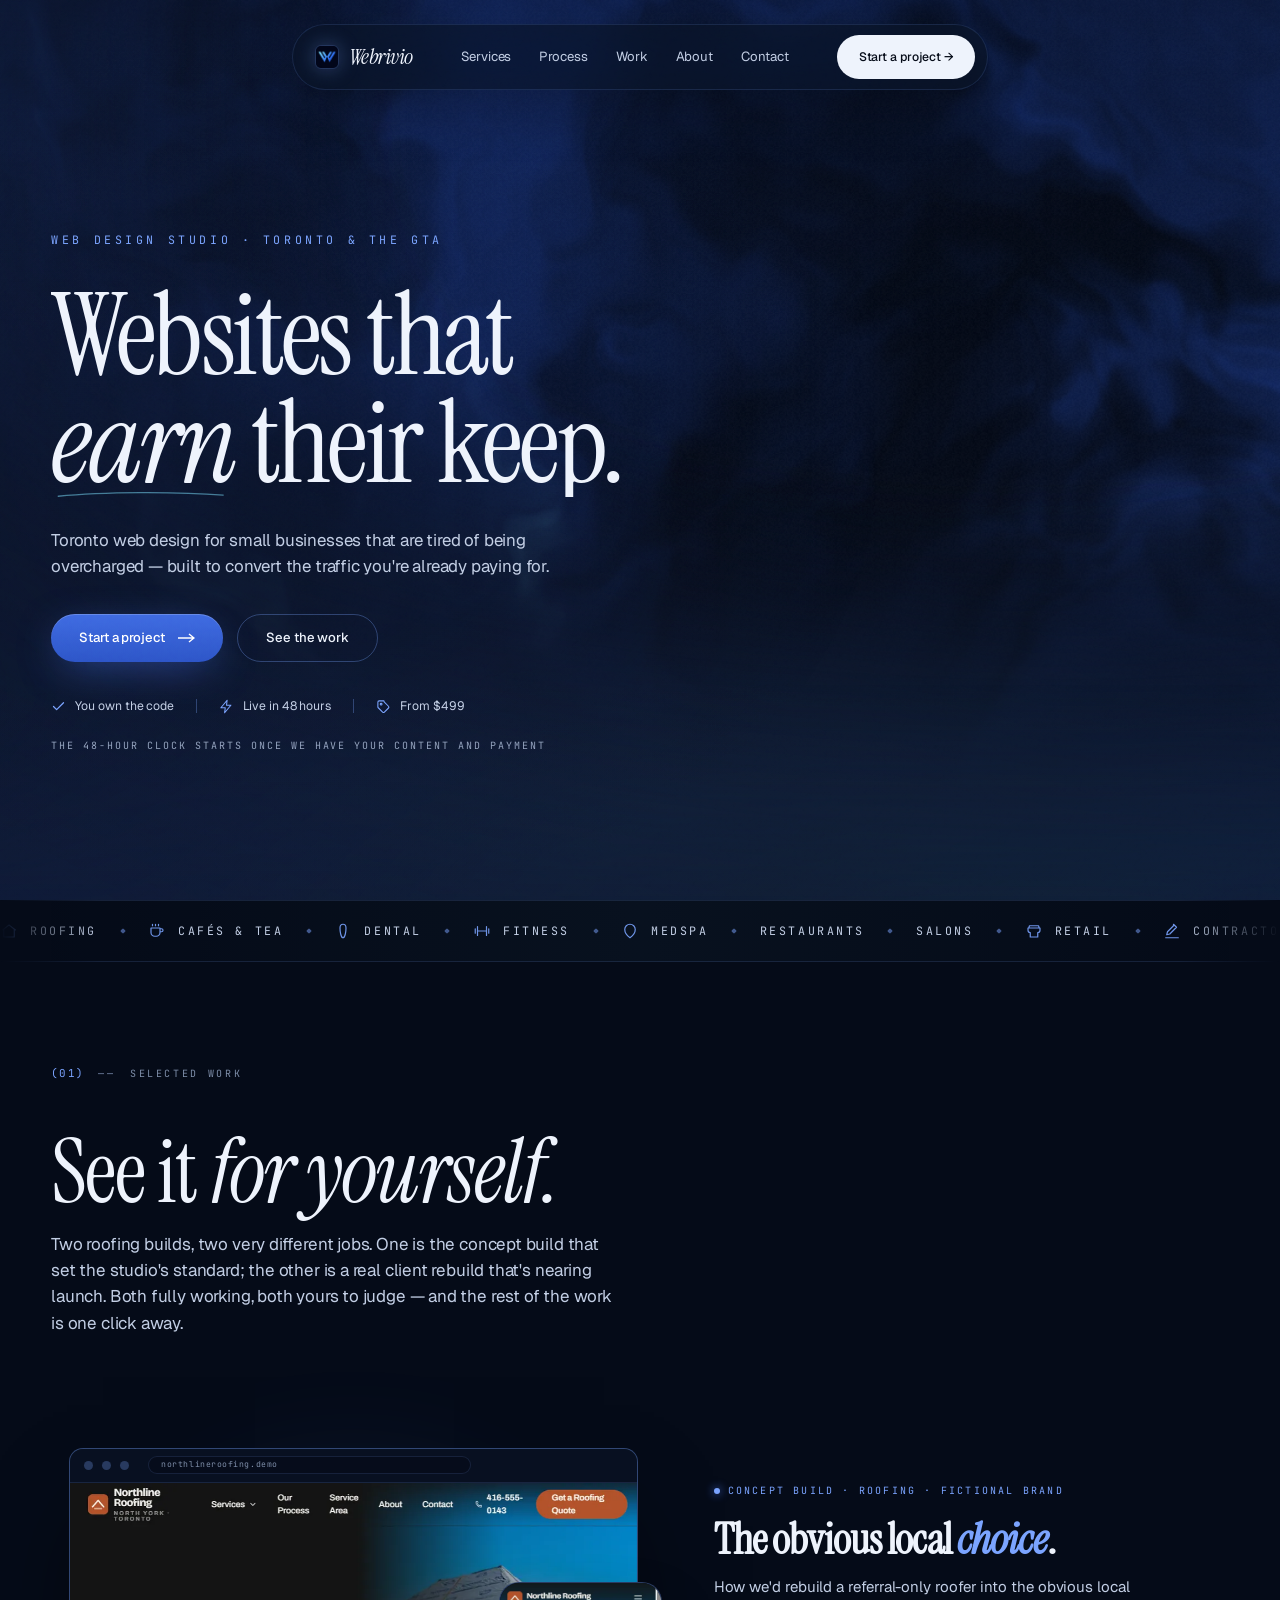
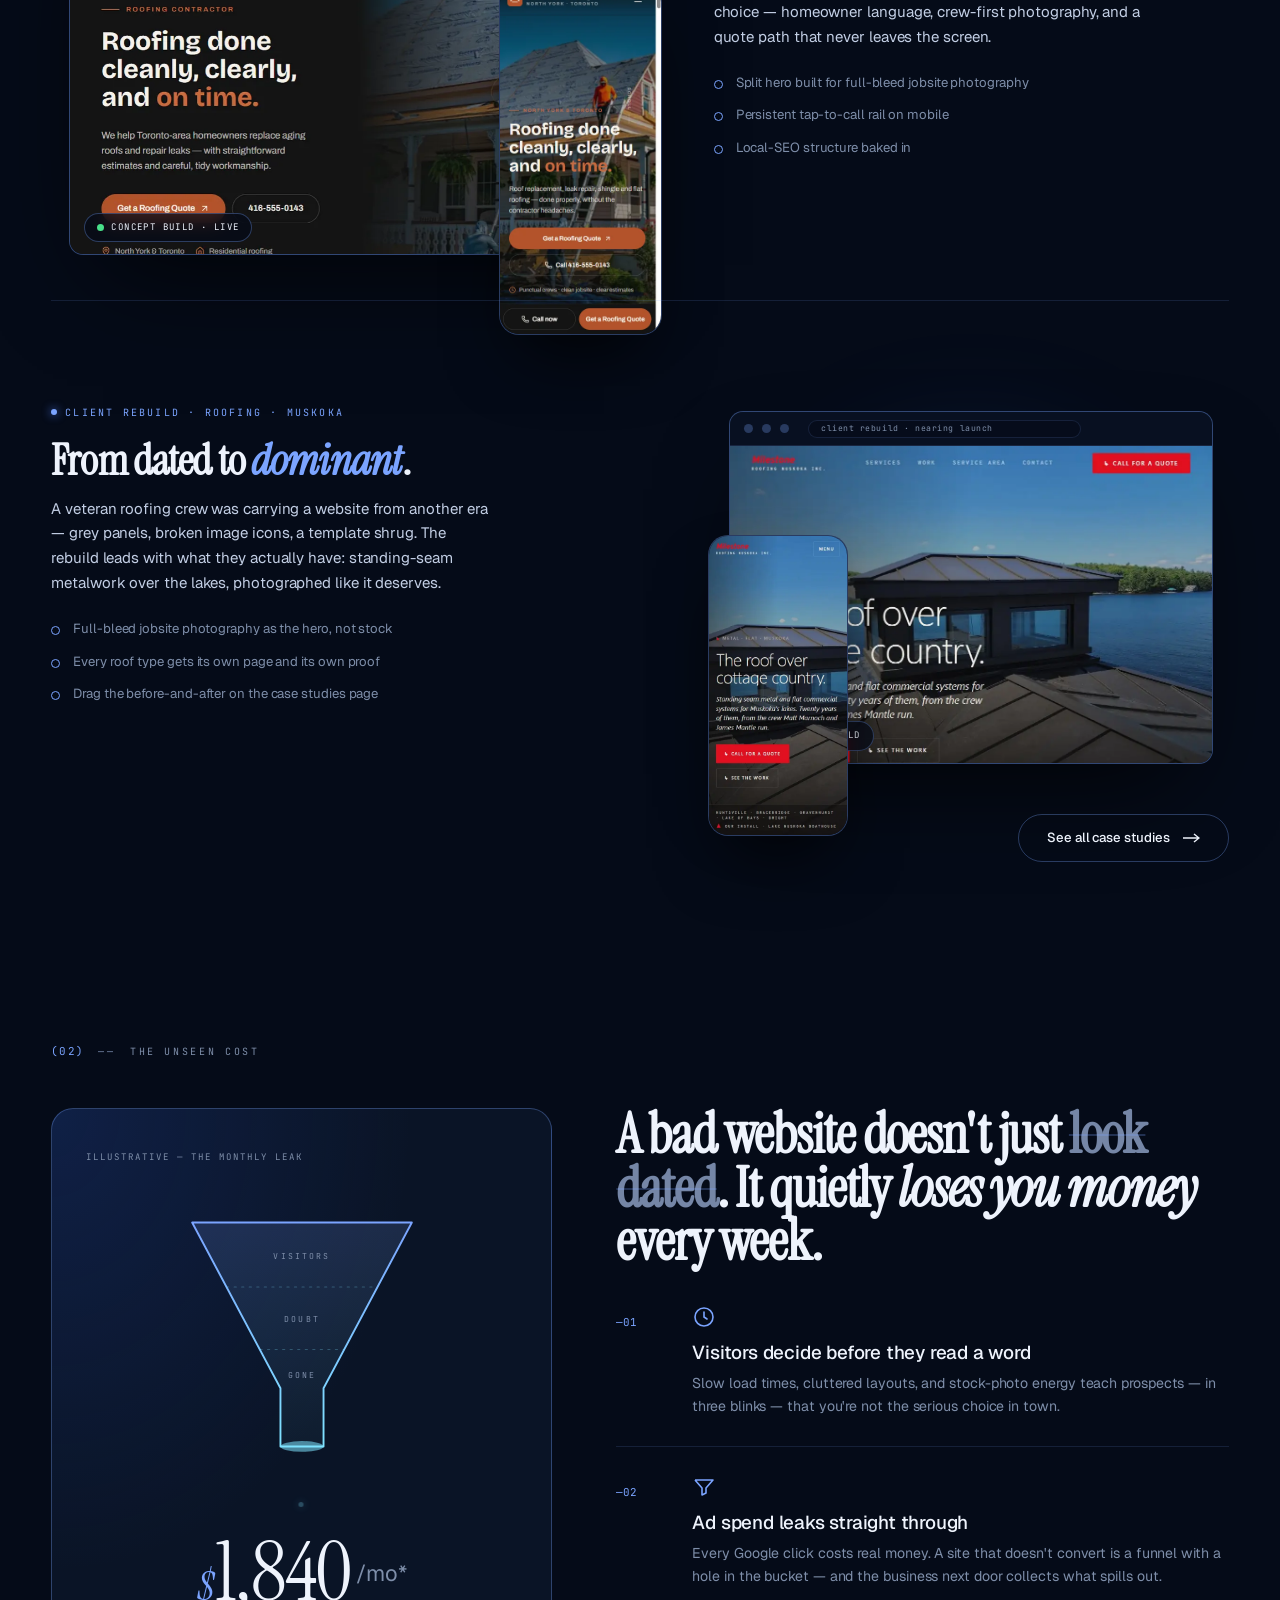
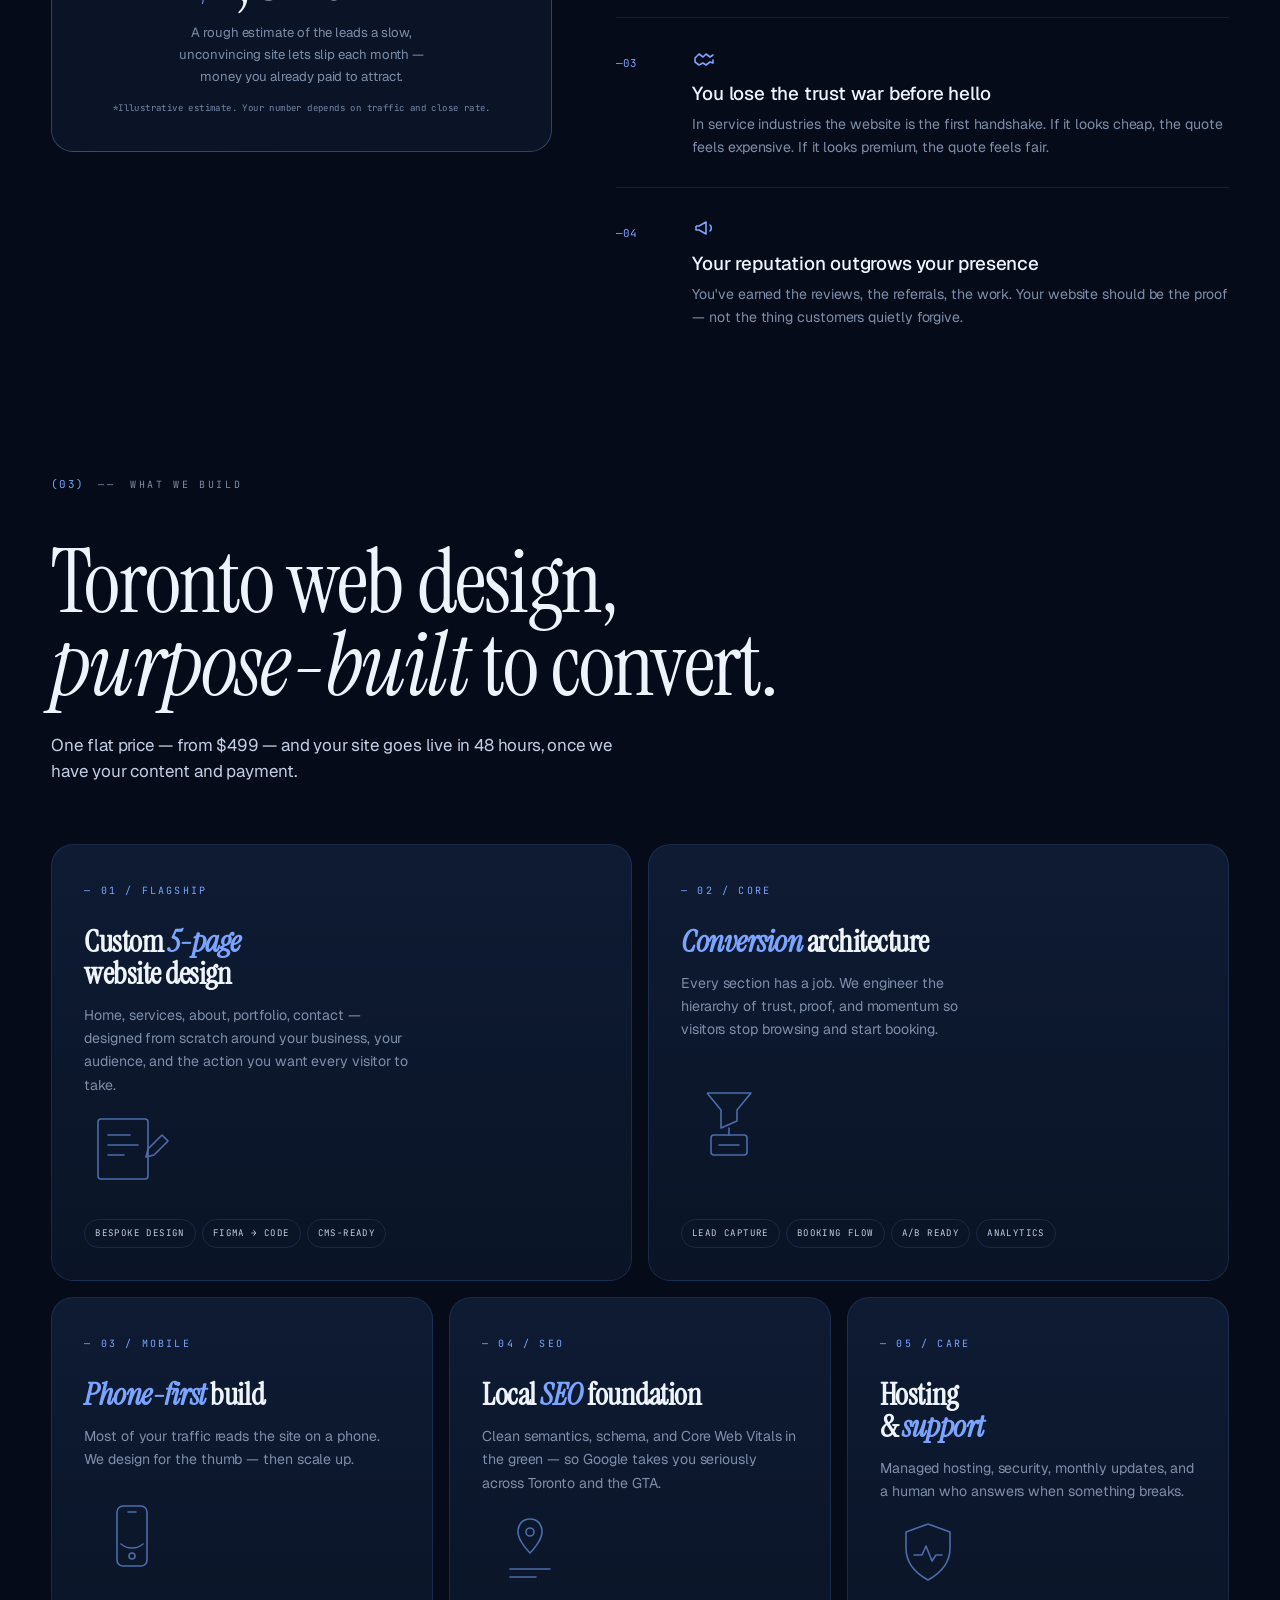
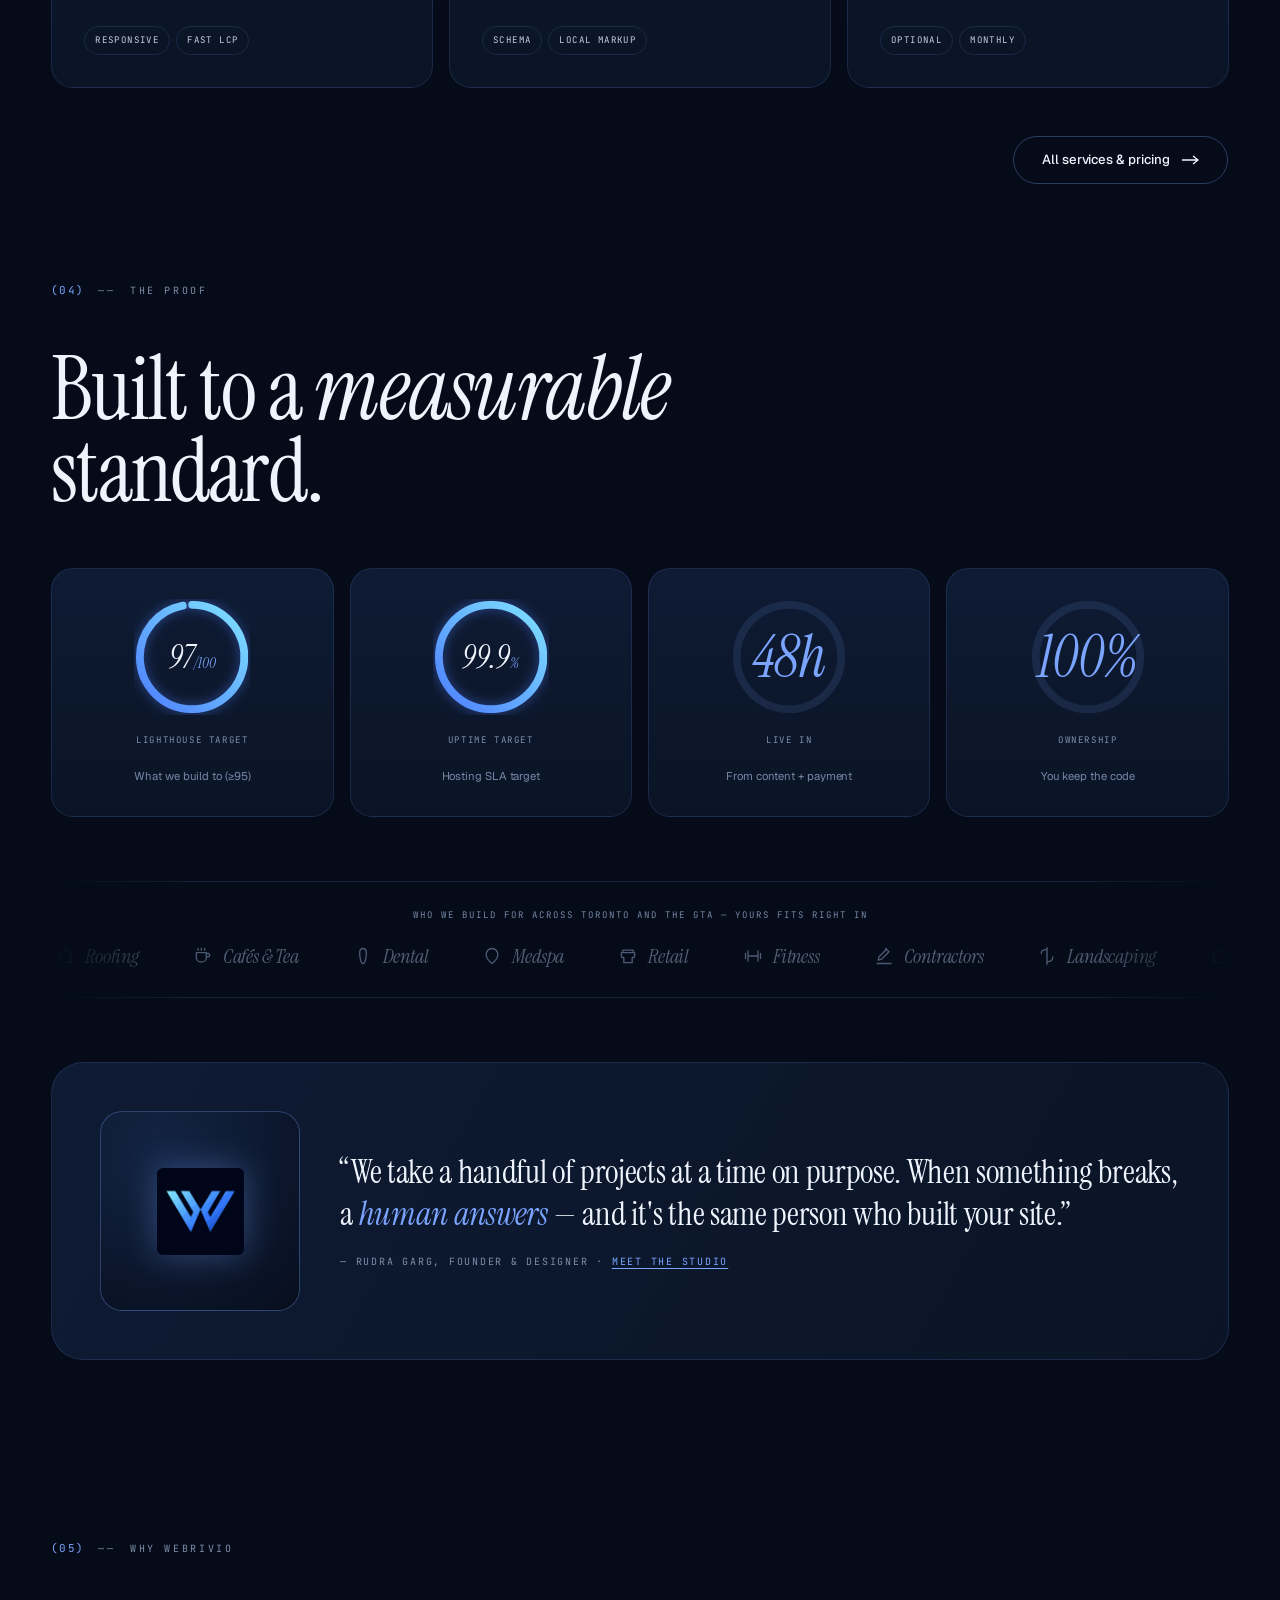
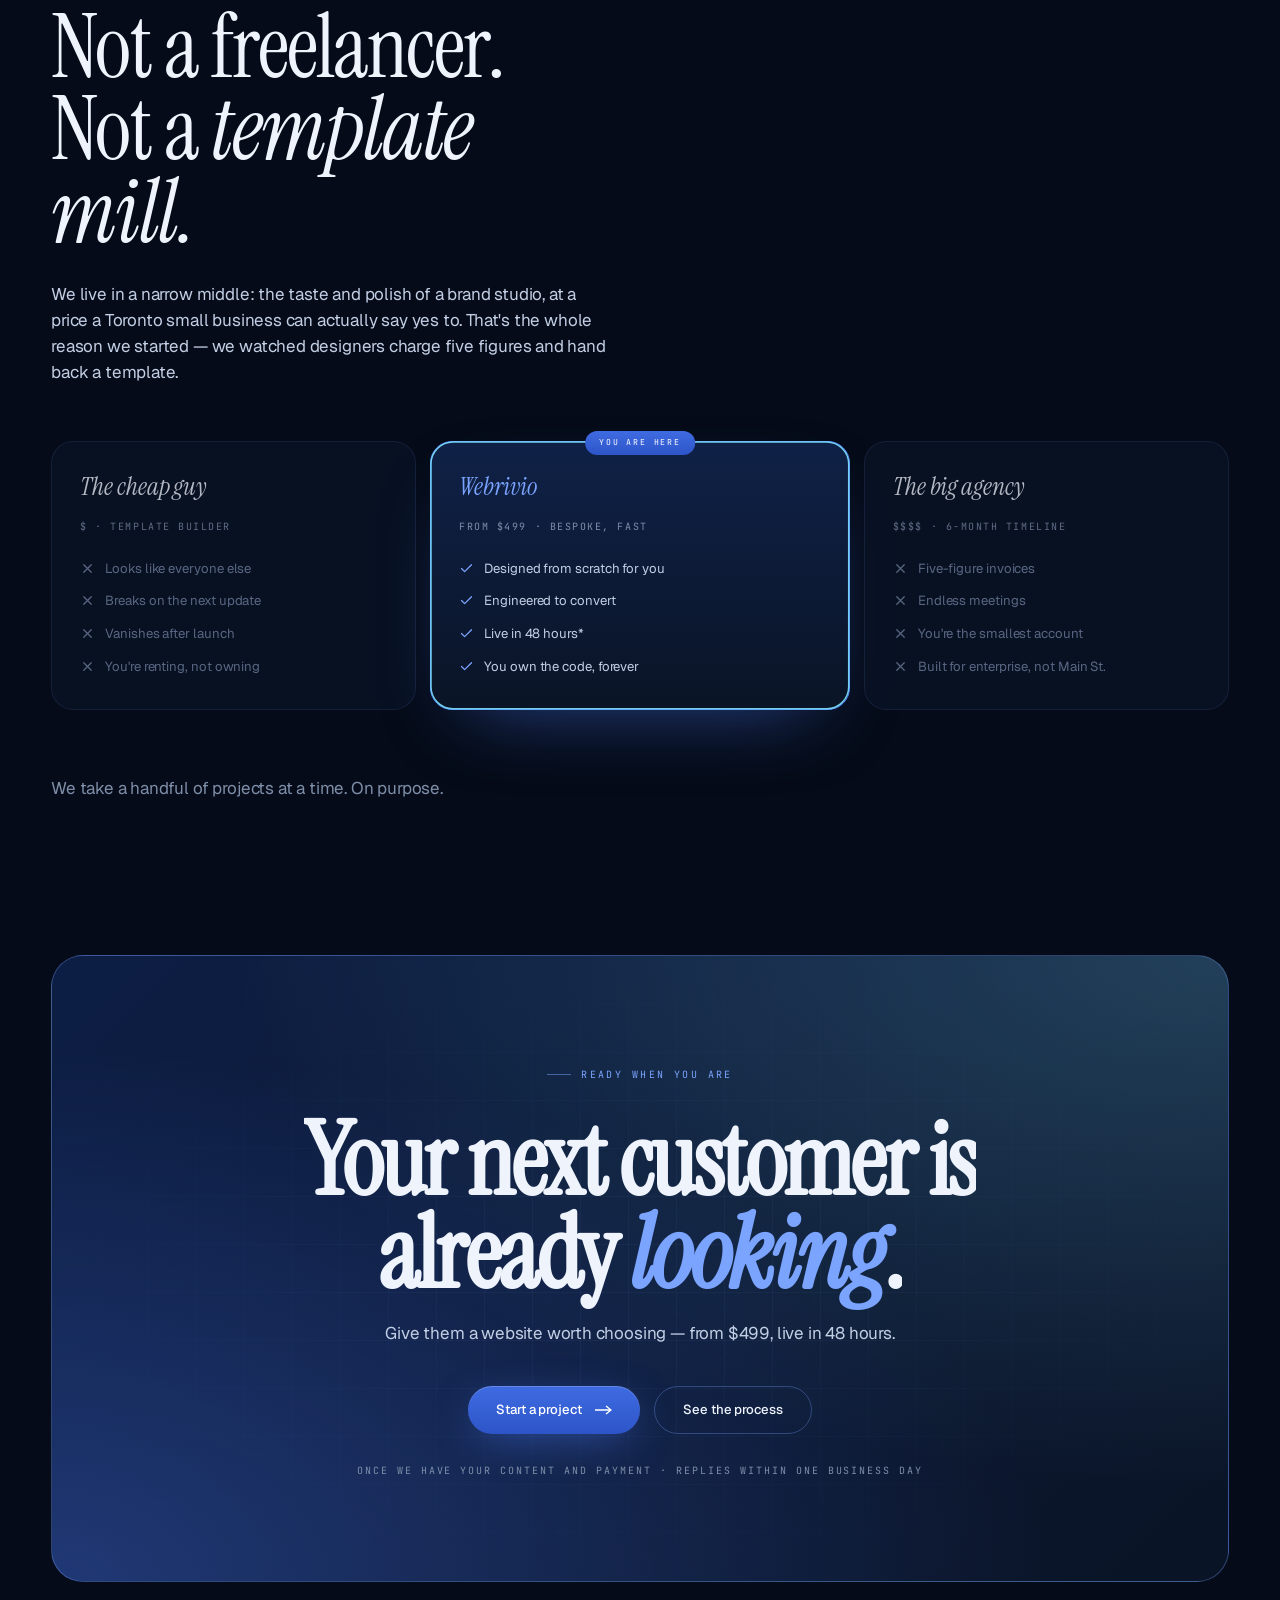
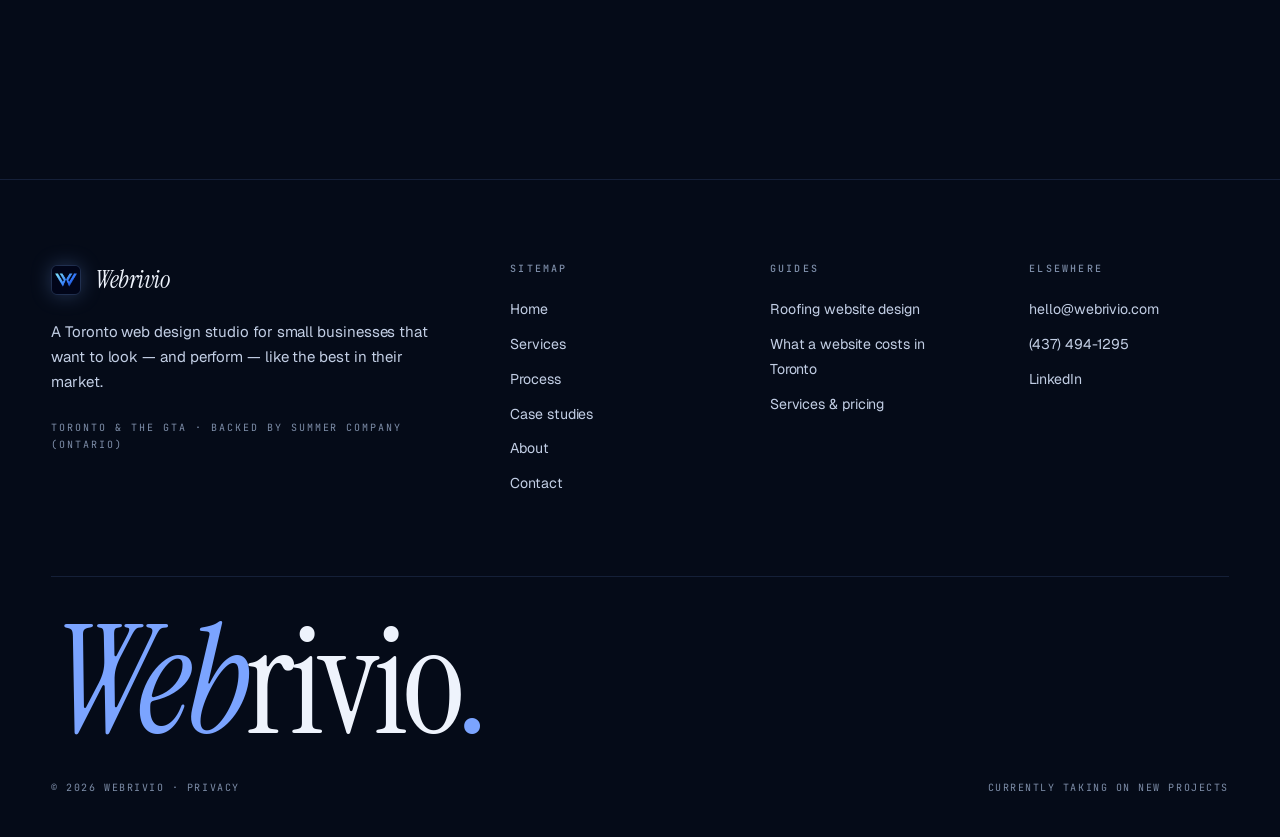
==== commit 238be495: "feat(work): homepage runs both roofing builds; case-studies trimmed to the five strongest - Homepage" ====
--- a/index.html
+++ b/index.html
@@ -333,7 +333,7 @@
       See it <span class="it">for yourself.</span>
     </h2>
     <p class="lede reveal" style="max-width: 52ch;">
-      Two builds in very different niches — a roofing crew and a small-town salon. One is the concept build that started the studio; the other is a client build that's live today. Both fully working, both built to the same standard, both yours to judge.
+      Two roofing builds, two very different jobs. One is the concept build that set the studio's standard; the other is a real client rebuild that's nearing launch. Both fully working, both yours to judge — and the rest of the work is one click away.
     </p>
 
     <!-- Build 01 — Northline Roofing (fictional brand; concept build) -->
@@ -368,34 +368,34 @@
       </div>
     </article>
 
-    <!-- Build 02 — BC interior hair salon (live client build) -->
+    <!-- Build 02 — Muskoka roofing contractor (client rebuild) -->
     <article class="proof flip reveal">
       <div class="proof-devices" data-cursor="build 02">
         <div class="proof-browser">
-          <div class="proof-bar"><i></i><i></i><i></i><span class="url">live · launched aug 2026</span></div>
+          <div class="proof-bar"><i></i><i></i><i></i><span class="url">client rebuild · nearing launch</span></div>
           <div class="proof-screen">
             <picture>
-              <source srcset="/assets/work/salon-scroll.webp" type="image/webp" />
-              <img class="proof-scroll-img" src="/assets/work/salon-scroll.jpg" alt="A client build for a BC hair salon, shown scrolling live" width="1024" height="2914" loading="lazy" />
+              <source srcset="/assets/work/roofing-muskoka-scroll.webp" type="image/webp" />
+              <img class="proof-scroll-img" src="/assets/work/roofing-muskoka-scroll.jpg" alt="A client rebuild for a Muskoka roofing company, shown scrolling live" width="1024" height="2914" loading="lazy" />
             </picture>
           </div>
-          <span class="proof-live-tag"><span class="live-dot" aria-hidden="true"></span> Client build · live</span>
+          <span class="proof-live-tag"><span class="live-dot" aria-hidden="true"></span> Client rebuild</span>
         </div>
         <div class="proof-phone">
           <picture>
-            <source srcset="/assets/work/salon-phone.webp" type="image/webp" />
-            <img src="/assets/work/salon-phone.jpg" alt="The same salon client build on a phone — a legible mobile layout" width="390" height="844" loading="lazy" />
+            <source srcset="/assets/work/roofing-muskoka-phone.webp" type="image/webp" />
+            <img src="/assets/work/roofing-muskoka-phone.jpg" alt="The same roofing client rebuild on a phone — a legible mobile layout" width="390" height="844" loading="lazy" />
           </picture>
         </div>
       </div>
       <div class="proof-info">
-        <span class="work-tag">Client build · Hair salon · Keremeos, BC</span>
-        <h3>Forty years, <span class="it">finally online</span>.</h3>
-        <p>A two-chair salon with four decades behind it and no web presence at all. The build keeps the room's character — the slate-blue walls, the wood, the station clock — and puts a working phone number a thumb's reach from every screen.</p>
+        <span class="work-tag">Client rebuild · Roofing · Muskoka</span>
+        <h3>From dated to <span class="it">dominant</span>.</h3>
+        <p>A veteran roofing crew was carrying a website from another era — grey panels, broken image icons, a template shrug. The rebuild leads with what they actually have: standing-seam metalwork over the lakes, photographed like it deserves.</p>
         <ul class="proof-points">
-          <li>Palette sampled from the salon's actual walls</li>
-          <li>Vintage trade-sign typography, not spa clichés</li>
-          <li>Call and book paths built for a phone in a pocket</li>
+          <li>Full-bleed jobsite photography as the hero, not stock</li>
+          <li>Every roof type gets its own page and its own proof</li>
+          <li>Drag the before-and-after on the case studies page</li>
         </ul>
       </div>
     </article>
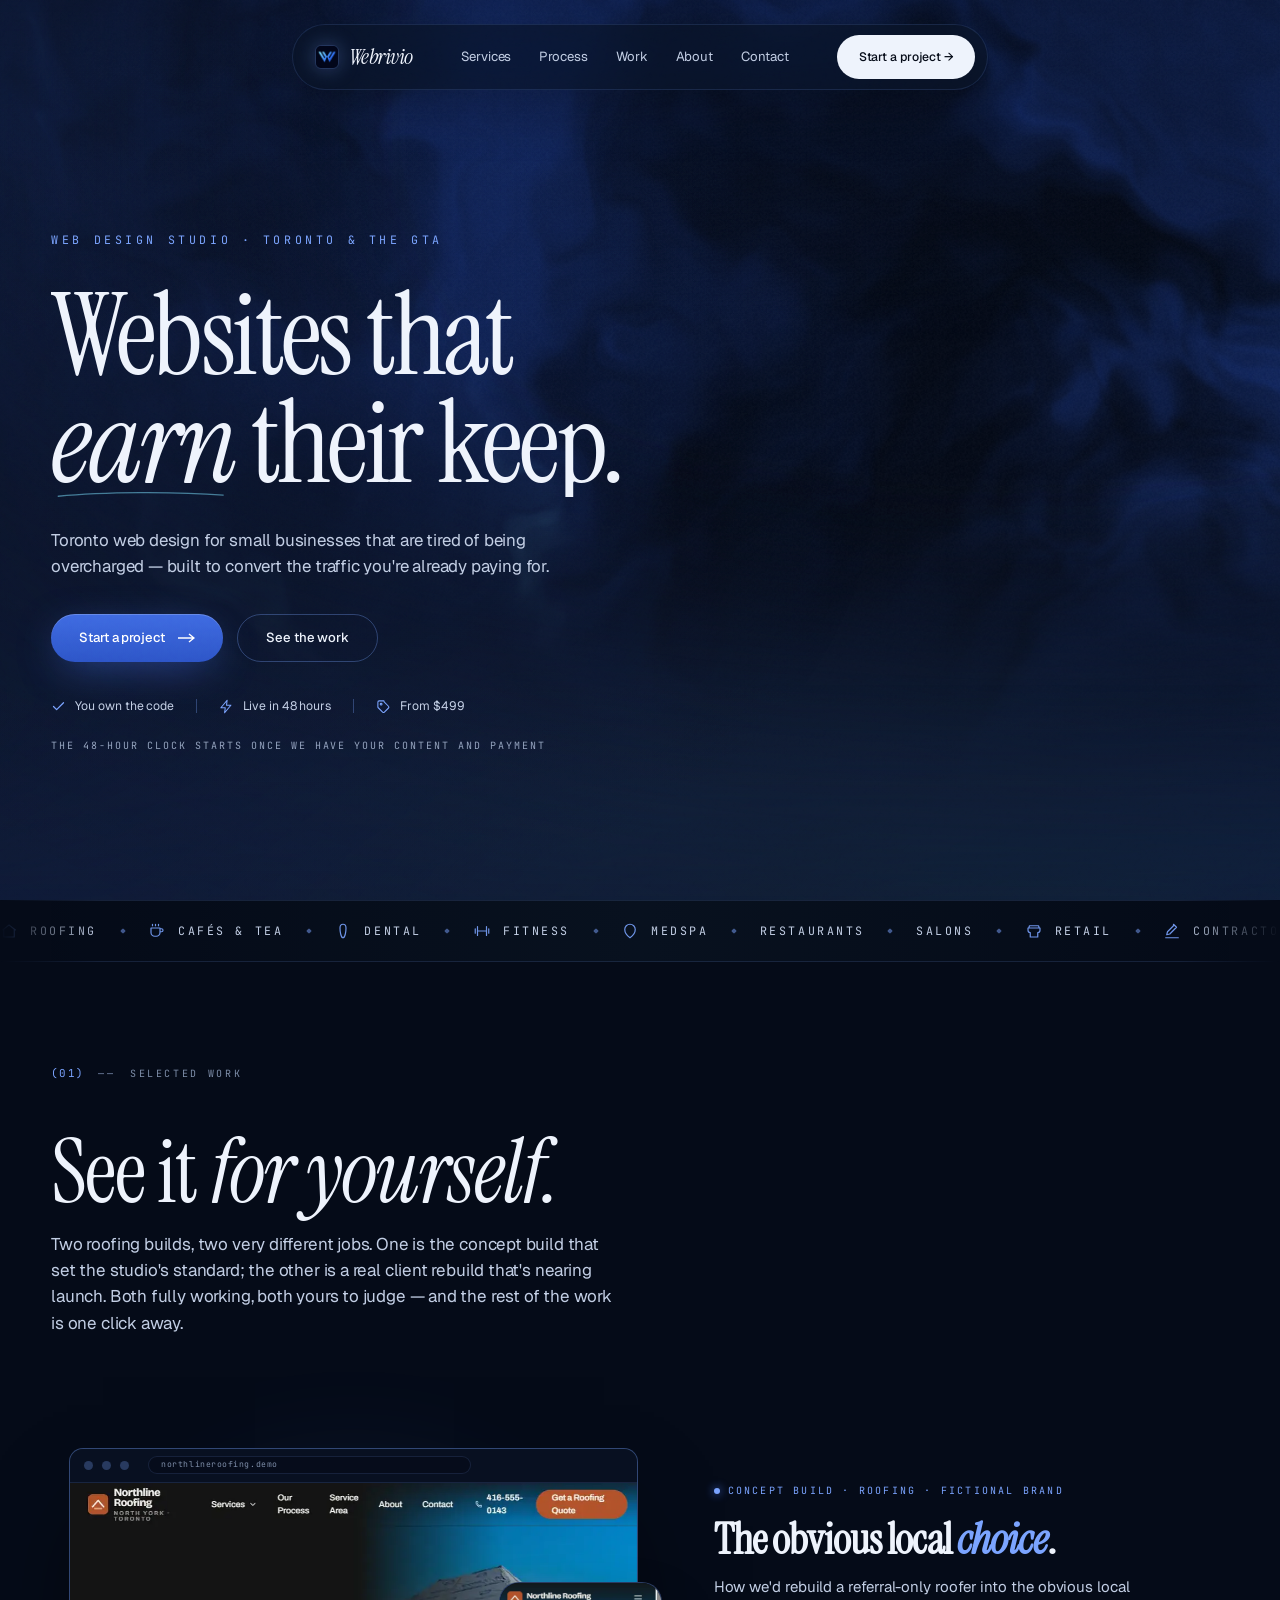
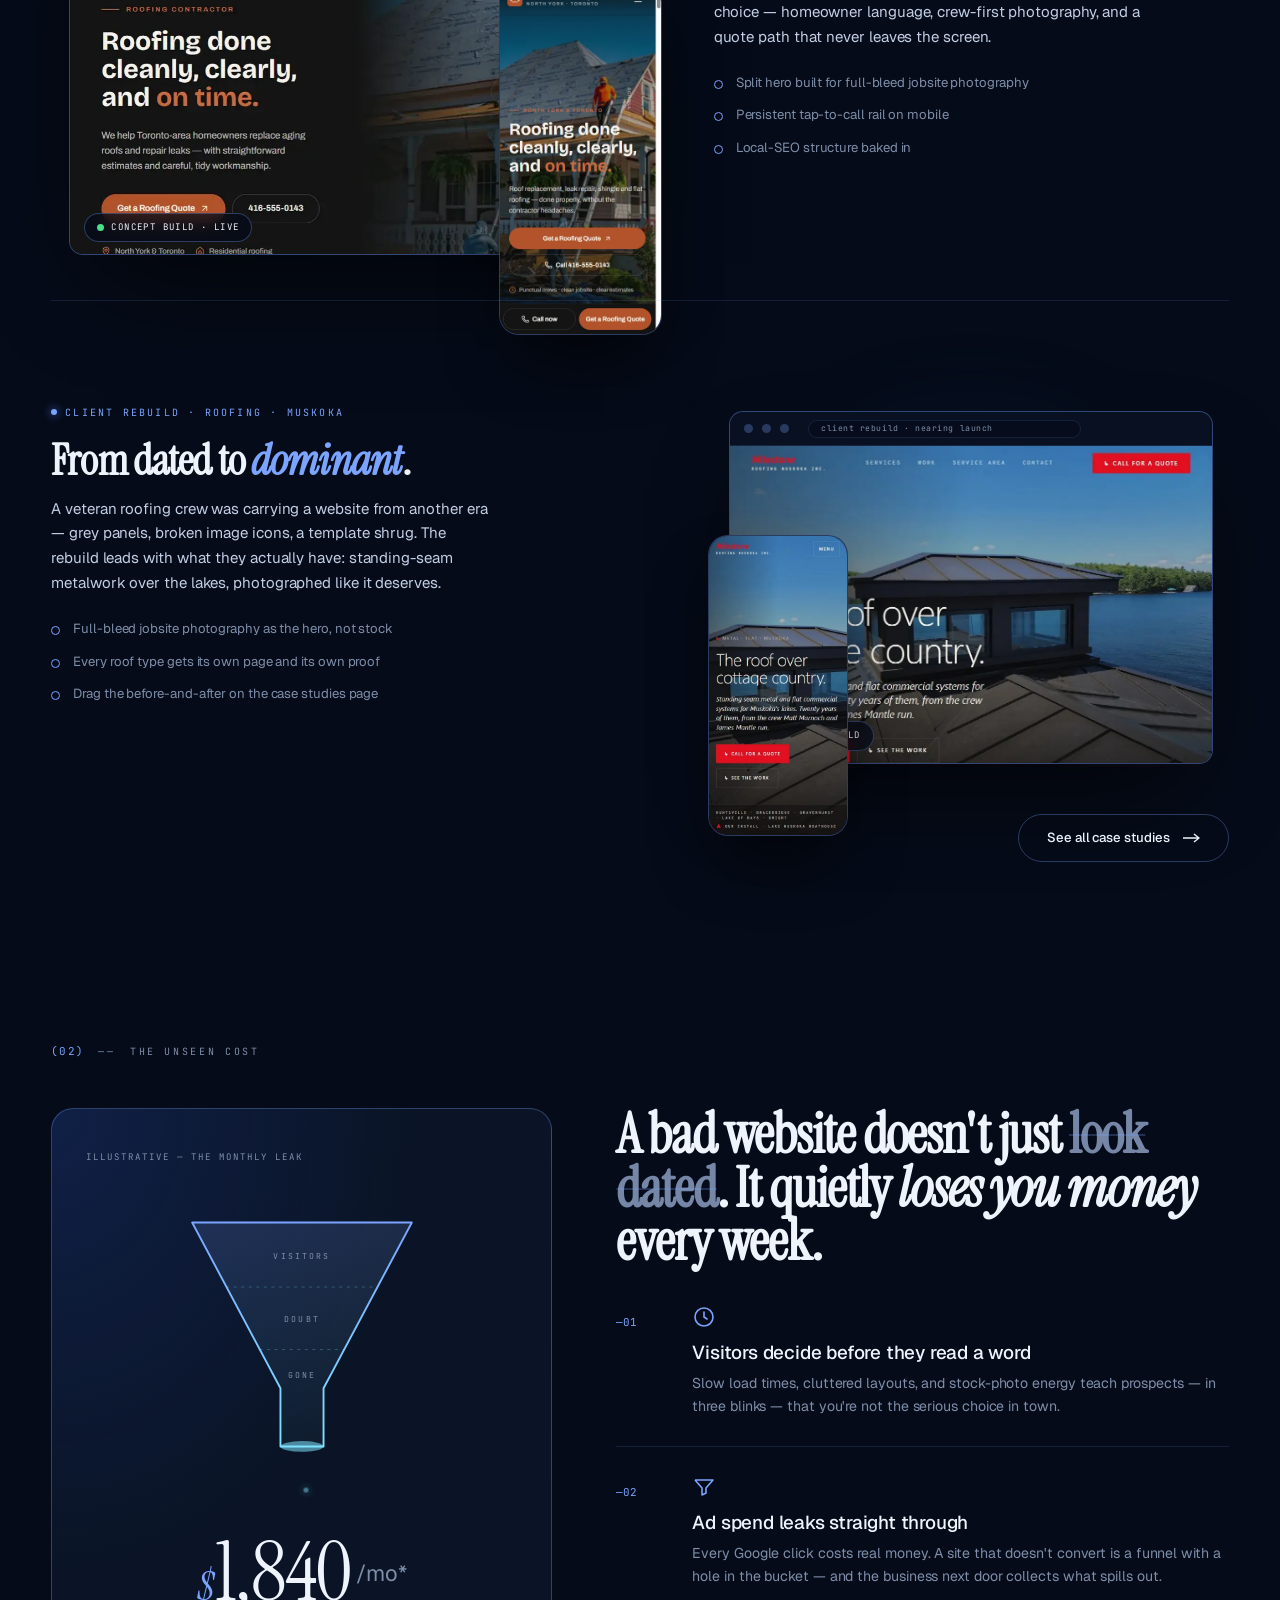
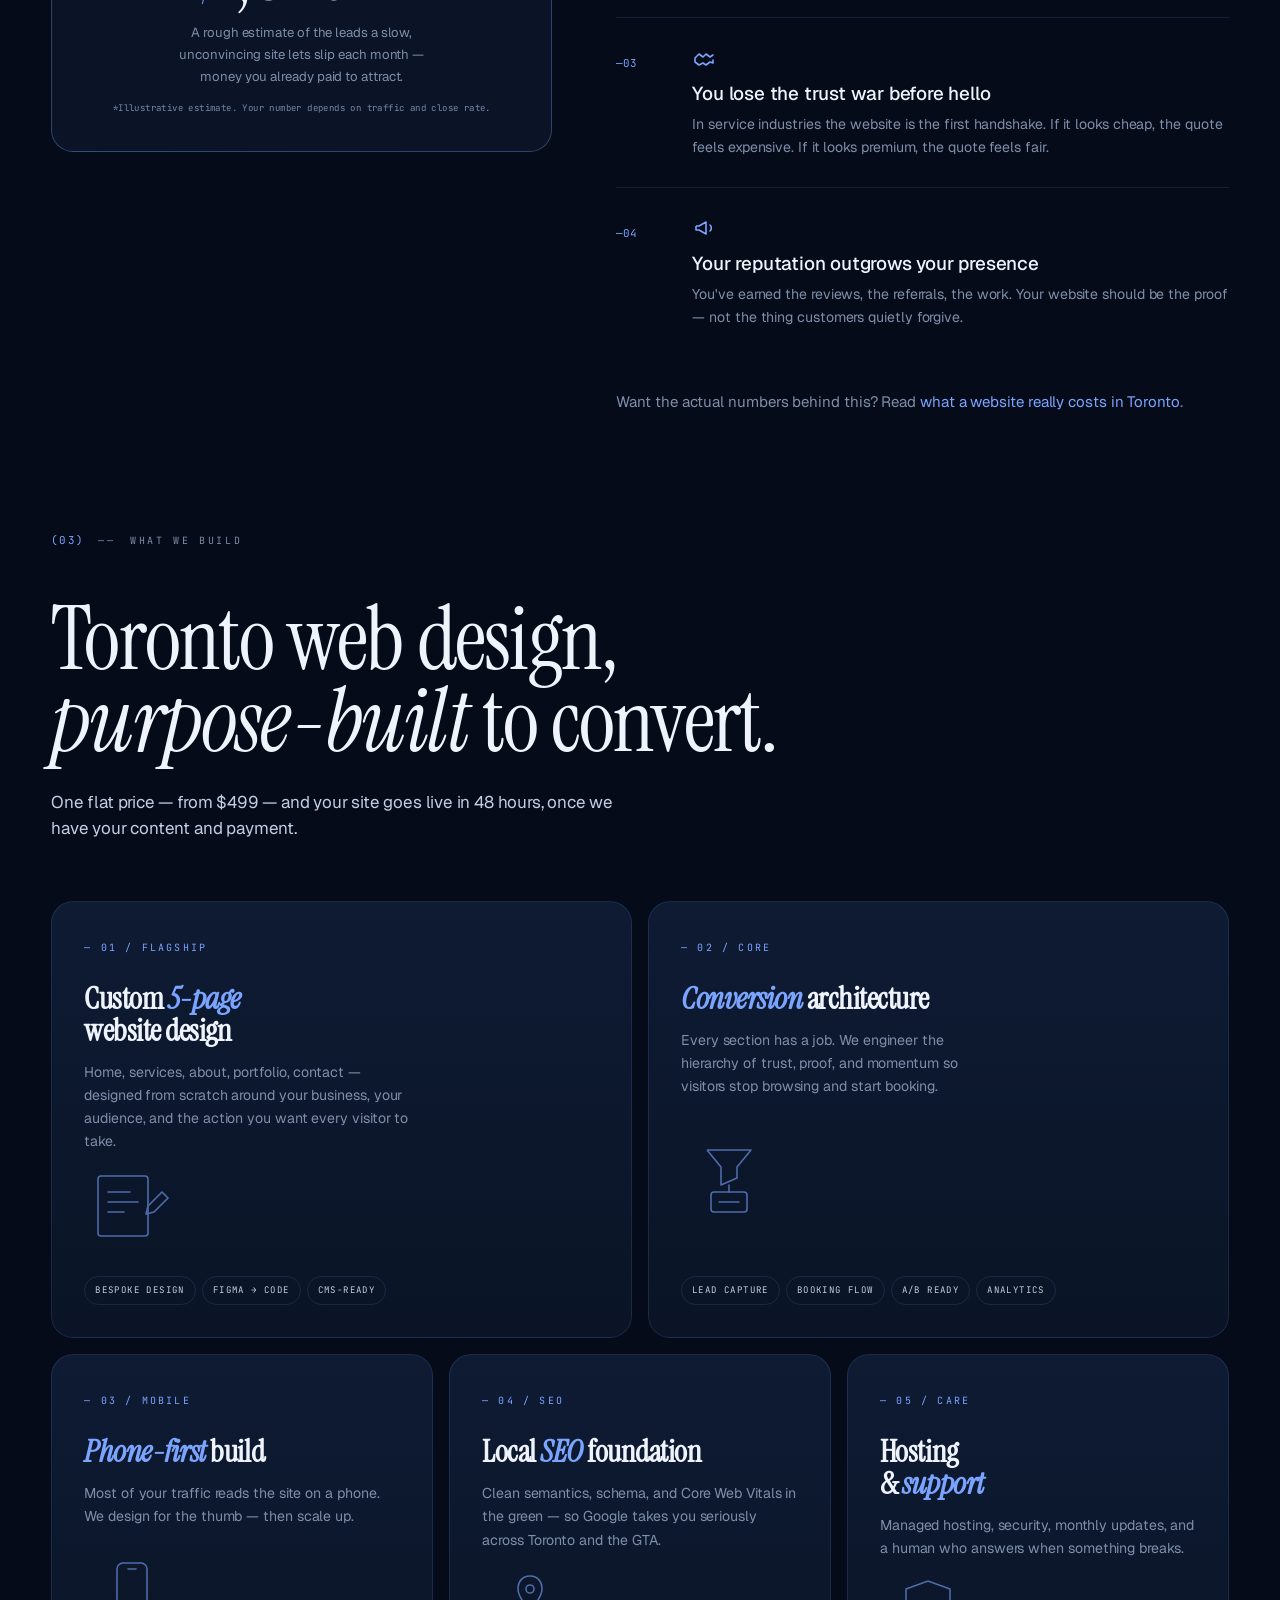
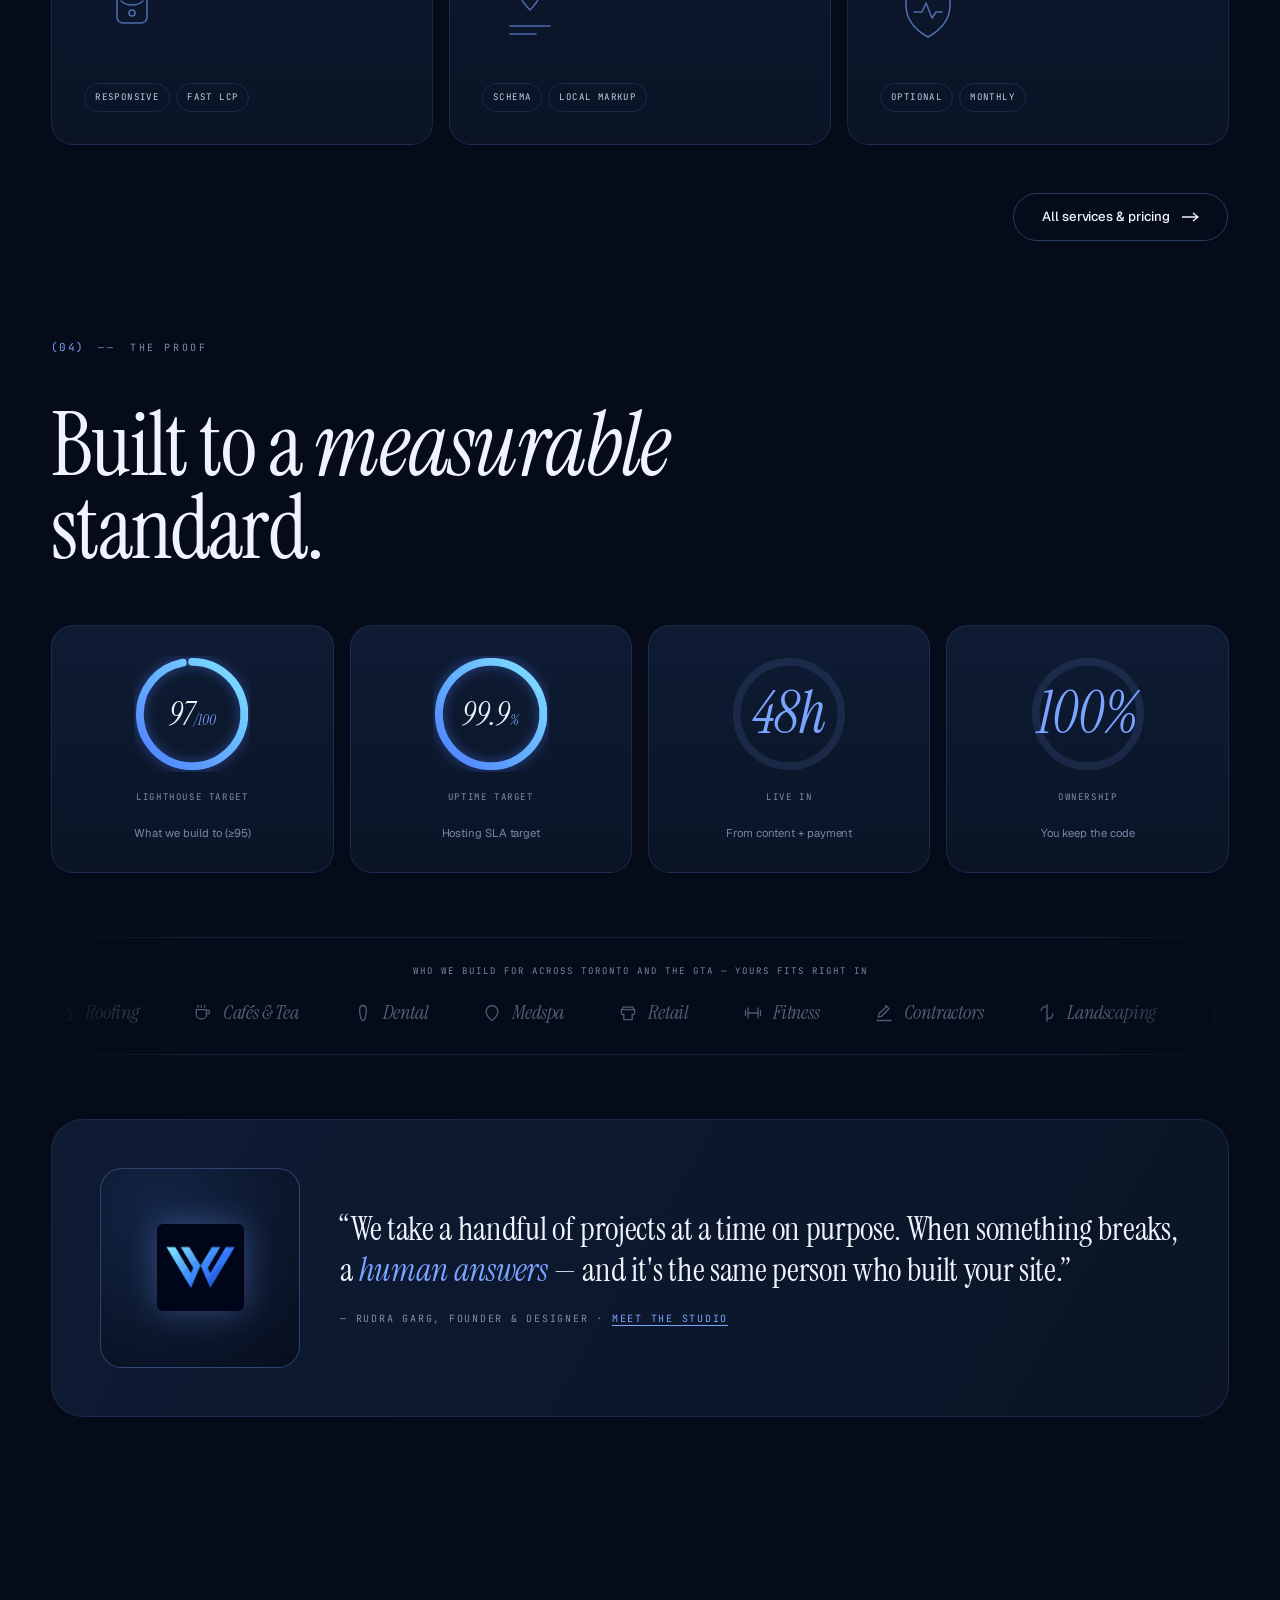
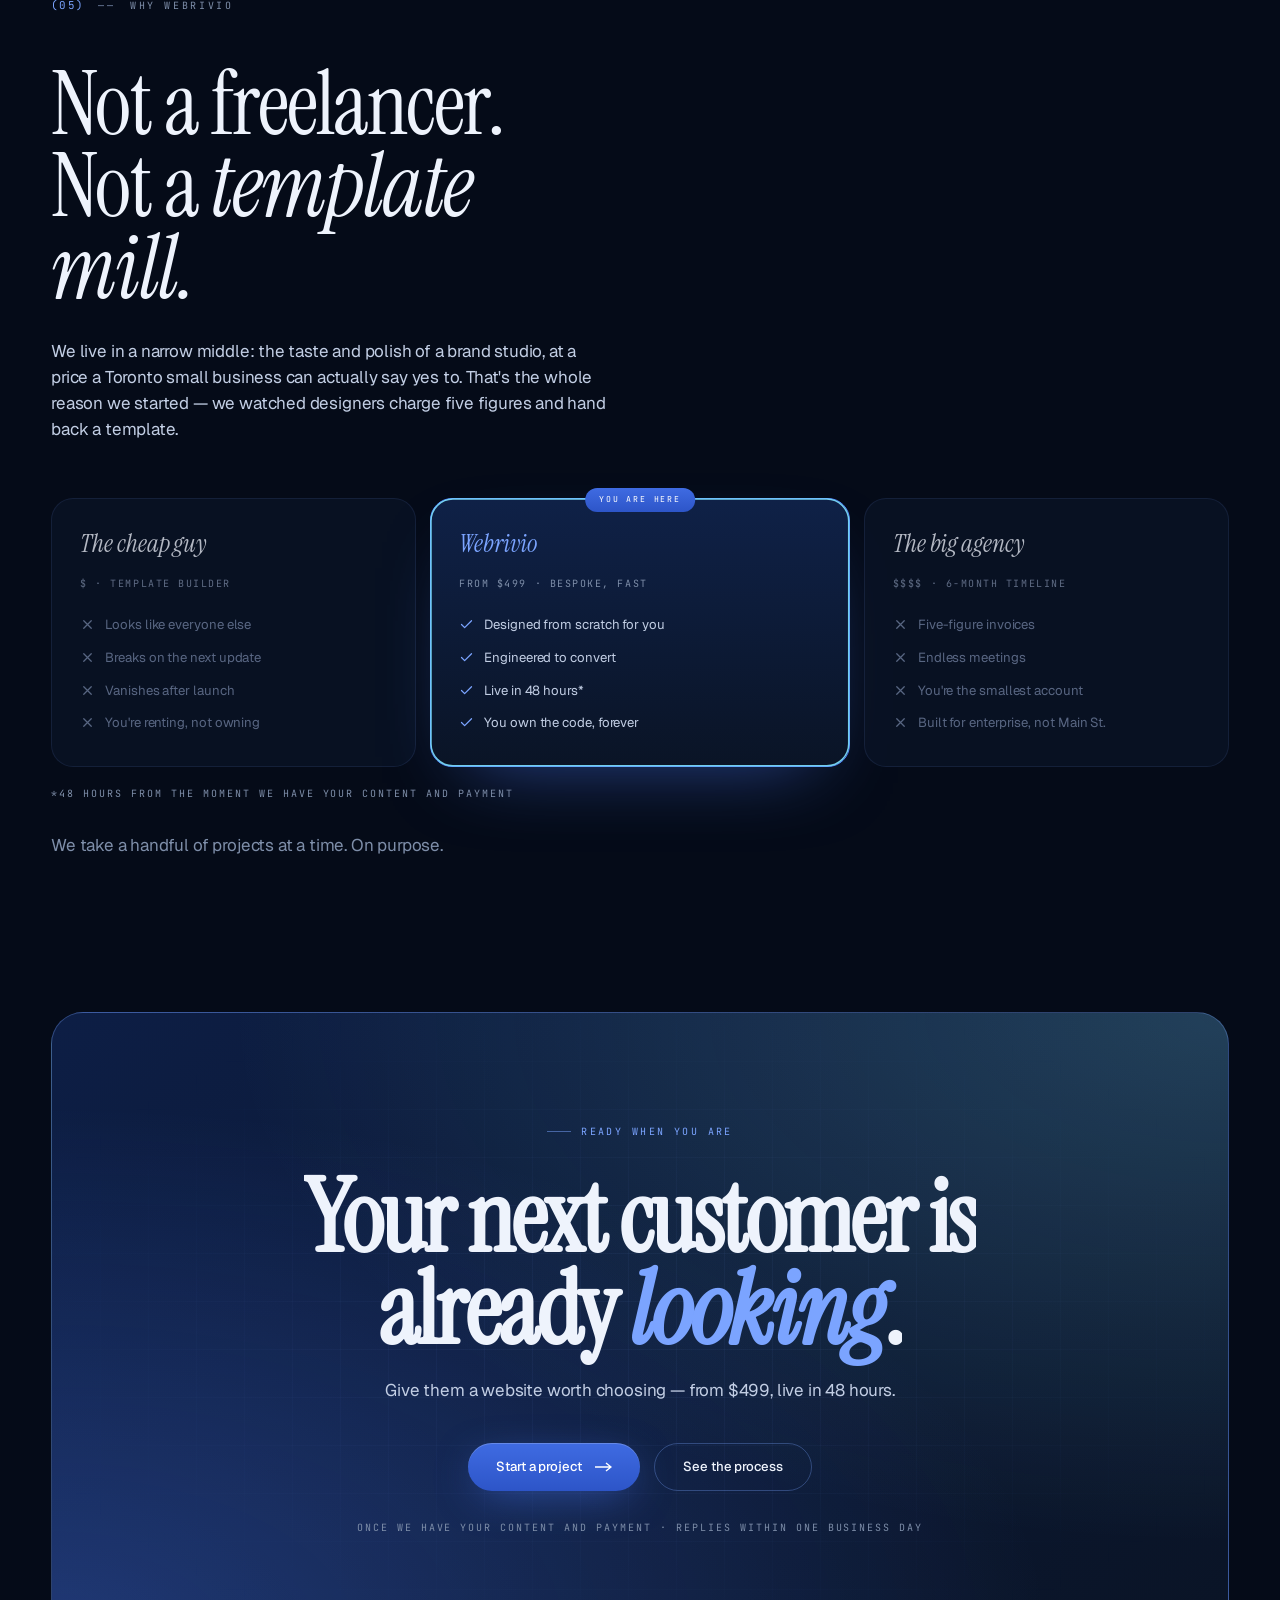
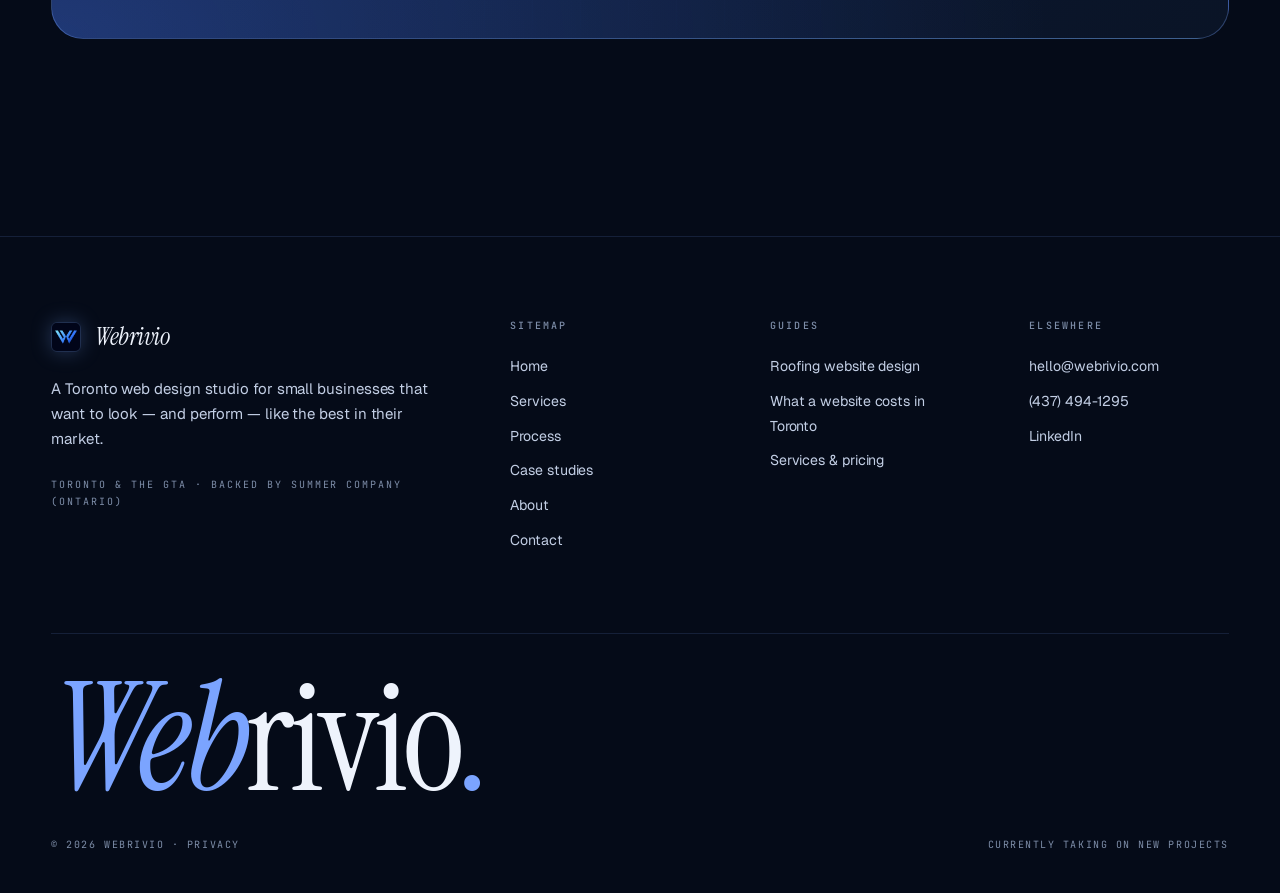
==== commit 699eb804: "fix(seo): production audit pass — truthfulness, authorship, citability, perf - about: replace stale " ====
--- a/index.html
+++ b/index.html
@@ -1,5 +1,5 @@
 <!doctype html>
-<html lang="en">
+<html lang="en-CA">
 <head>
 <meta charset="utf-8" />
 <script>document.documentElement.classList.add('js');try{if(sessionStorage.getItem('wv-pt')){sessionStorage.removeItem('wv-pt');document.documentElement.classList.add('pt-enter');}}catch(e){}</script>
@@ -45,7 +45,8 @@
 <link rel="preconnect" href="https://fonts.googleapis.com" />
 <link rel="preconnect" href="https://fonts.gstatic.com" crossorigin />
 <link rel="preload" as="style" href="https://fonts.googleapis.com/css2?family=Instrument+Serif:ital@0;1&family=Geist:wght@300;400;500;600&family=JetBrains+Mono:wght@400;500&display=swap" />
-<link rel="stylesheet" href="https://fonts.googleapis.com/css2?family=Instrument+Serif:ital@0;1&family=Geist:wght@300;400;500;600&family=JetBrains+Mono:wght@400;500&display=swap" />
+<link rel="stylesheet" href="https://fonts.googleapis.com/css2?family=Instrument+Serif:ital@0;1&family=Geist:wght@300;400;500;600&family=JetBrains+Mono:wght@400;500&display=swap" media="print" onload="this.media='all'" />
+<noscript><link rel="stylesheet" href="https://fonts.googleapis.com/css2?family=Instrument+Serif:ital@0;1&family=Geist:wght@300;400;500;600&family=JetBrains+Mono:wght@400;500&display=swap" /></noscript>
 <link rel="stylesheet" href="/assets/styles.css" />
 <link rel="stylesheet" href="/assets/enhance.css" />
 
@@ -344,7 +345,7 @@
           <div class="proof-screen">
             <picture>
               <source srcset="/assets/work/northline-scroll.webp" type="image/webp" />
-              <img class="proof-scroll-img" src="/assets/work/northline-scroll.jpg" alt="A concept build for a Toronto roofing company, shown scrolling live" width="1024" height="2914" loading="lazy" />
+              <img class="proof-scroll-img" src="/assets/work/northline-scroll.jpg" alt="A concept build for a Toronto roofing company, shown scrolling live" width="1024" height="2914" loading="lazy" decoding="async" />
             </picture>
           </div>
           <span class="proof-live-tag"><span class="live-dot" aria-hidden="true"></span> Concept build · live</span>
@@ -352,7 +353,7 @@
         <div class="proof-phone">
           <picture>
             <source srcset="/assets/work/northline-phone.webp" type="image/webp" />
-            <img src="/assets/work/northline-phone.jpg" alt="The same roofing concept build on a phone — a legible mobile layout" width="390" height="844" loading="lazy" />
+            <img src="/assets/work/northline-phone.jpg" alt="The same roofing concept build on a phone — a legible mobile layout" width="390" height="844" loading="lazy" decoding="async" />
           </picture>
         </div>
       </div>
@@ -376,7 +377,7 @@
           <div class="proof-screen">
             <picture>
               <source srcset="/assets/work/roofing-muskoka-scroll.webp" type="image/webp" />
-              <img class="proof-scroll-img" src="/assets/work/roofing-muskoka-scroll.jpg" alt="A client rebuild for a Muskoka roofing company, shown scrolling live" width="1024" height="2914" loading="lazy" />
+              <img class="proof-scroll-img" src="/assets/work/roofing-muskoka-scroll.jpg" alt="A client rebuild for a Muskoka roofing company, shown scrolling live" width="1024" height="2914" loading="lazy" decoding="async" />
             </picture>
           </div>
           <span class="proof-live-tag"><span class="live-dot" aria-hidden="true"></span> Client rebuild</span>
@@ -384,7 +385,7 @@
         <div class="proof-phone">
           <picture>
             <source srcset="/assets/work/roofing-muskoka-phone.webp" type="image/webp" />
-            <img src="/assets/work/roofing-muskoka-phone.jpg" alt="The same roofing client rebuild on a phone — a legible mobile layout" width="390" height="844" loading="lazy" />
+            <img src="/assets/work/roofing-muskoka-phone.jpg" alt="The same roofing client rebuild on a phone — a legible mobile layout" width="390" height="844" loading="lazy" decoding="async" />
           </picture>
         </div>
       </div>
@@ -493,6 +494,7 @@
             </div>
           </div>
         </div>
+        <p class="reveal" style="margin-top: 32px; color: var(--mute);">Want the actual numbers behind this? Read <a href="/website-cost-toronto" style="color: var(--accent-glow);">what a website really costs in Toronto</a>.</p>
       </div>
     </div>
   </div>
--- a/assets/styles.css
+++ b/assets/styles.css
@@ -1649,6 +1649,15 @@
   letter-spacing: -0.01em;
   color: var(--ink);
   padding-block: 12px; /* >=44px hit area (DEF-05) */
+}
+.faq-list summary h3 {
+  /* Questions are real <h3>s for the document outline, but keep the shared
+     summary look (serif italic) — mirrors .guide-prose variant in guide.css. */
+  font: inherit;
+  color: inherit;
+  letter-spacing: inherit;
+  margin: 0;
+  display: inline;
 }
 .faq-list details p {
   color: var(--mute);
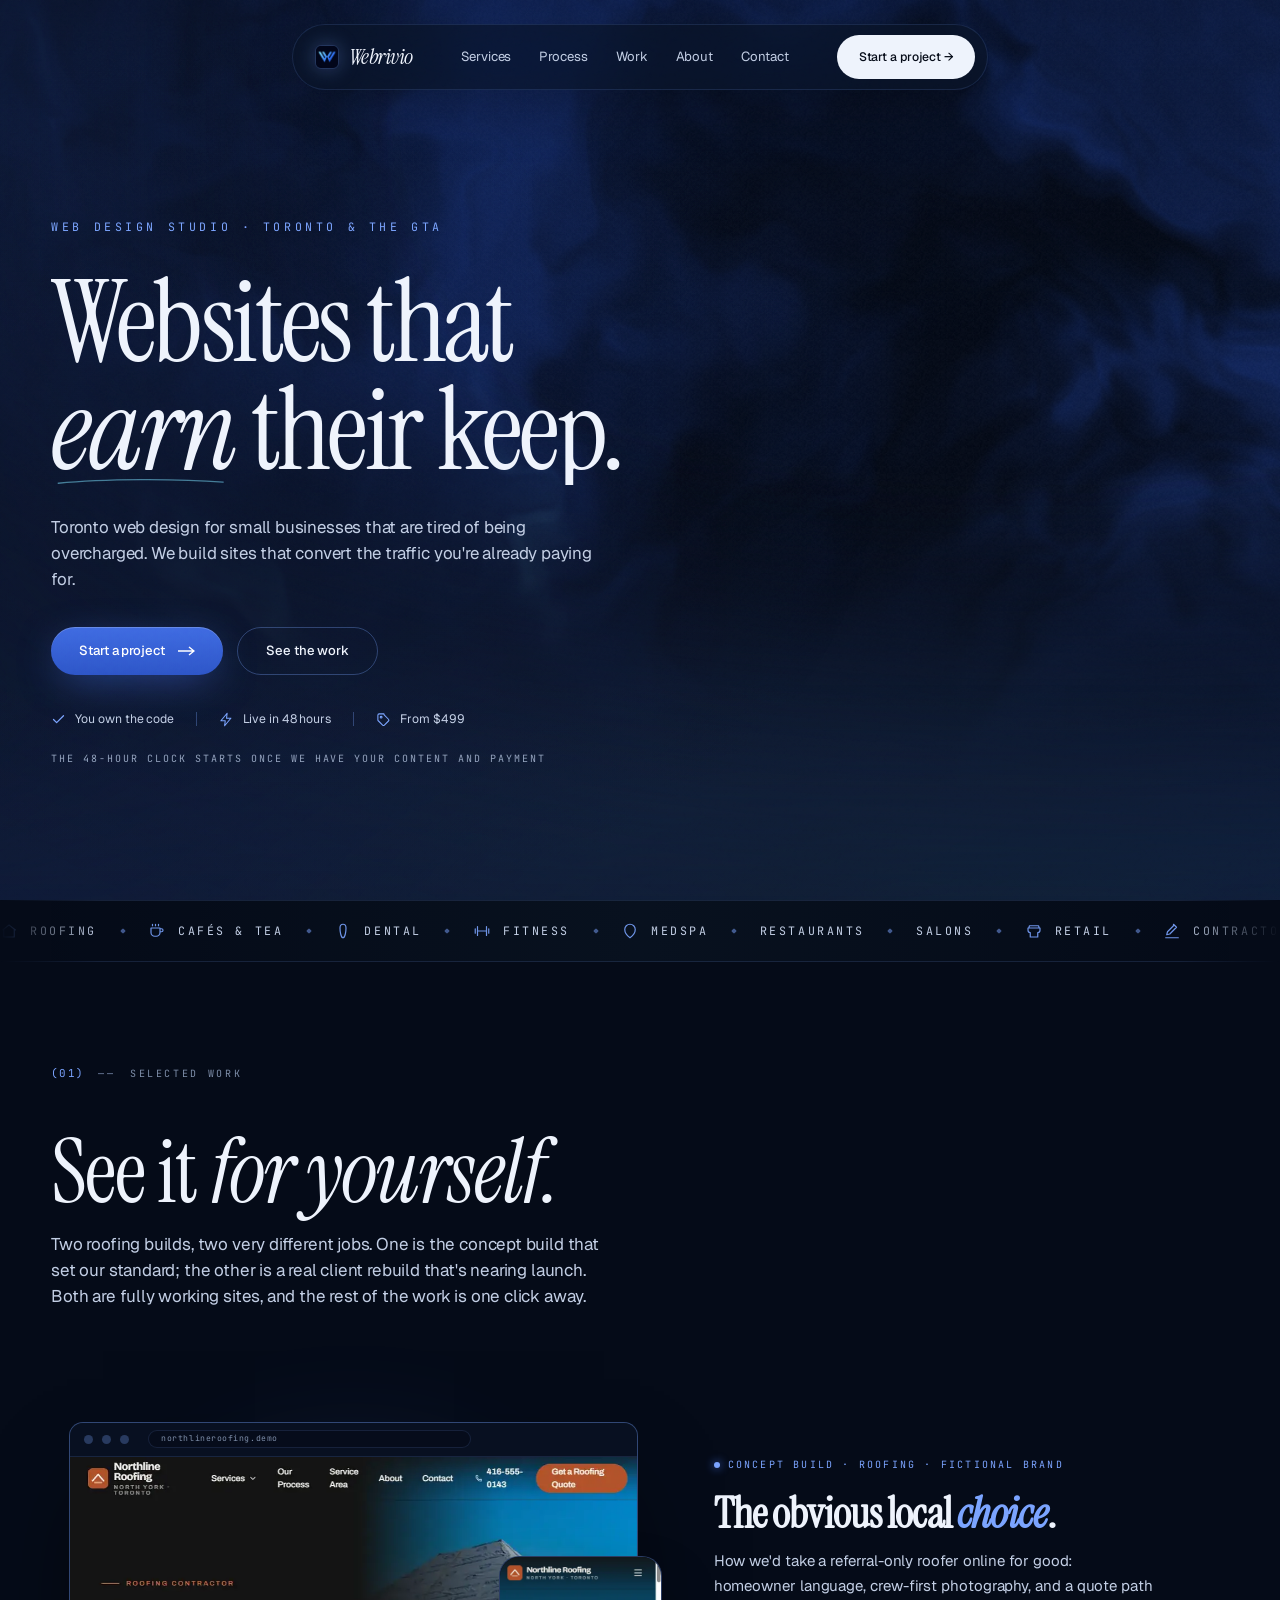
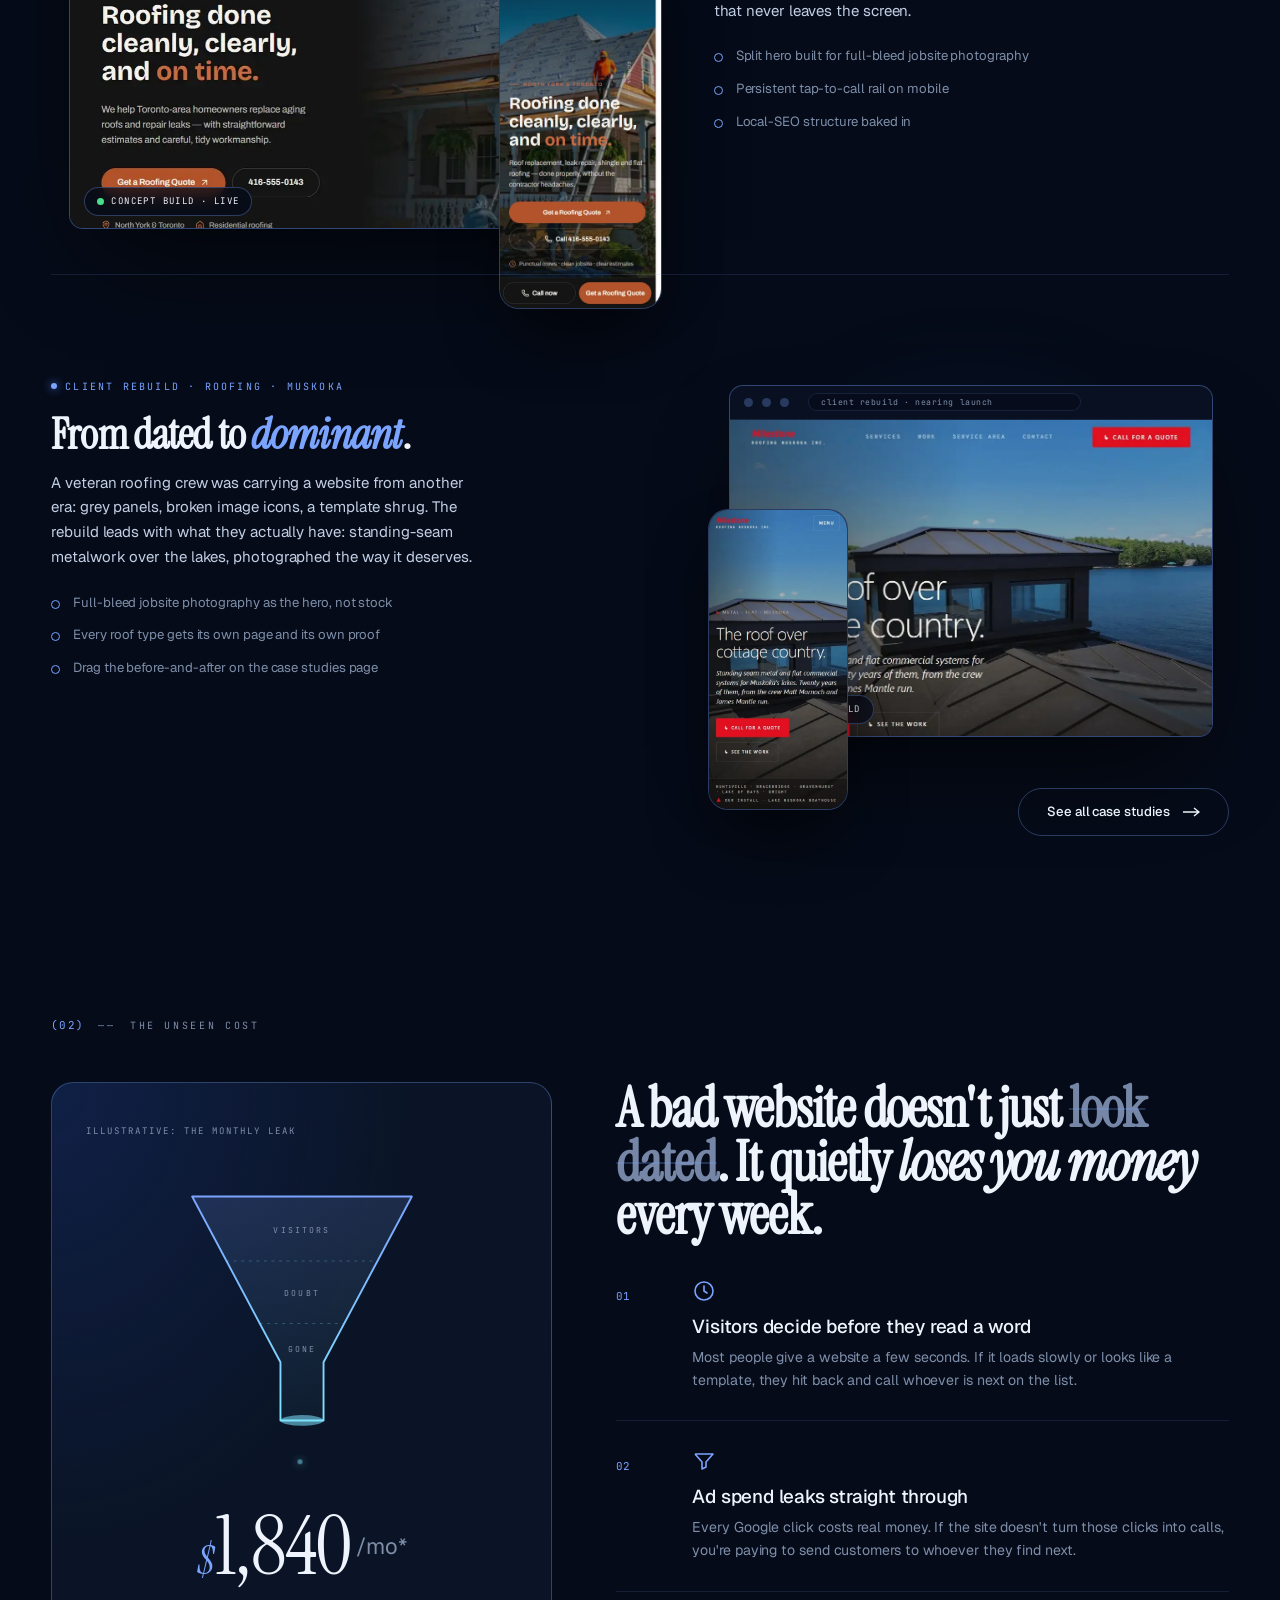
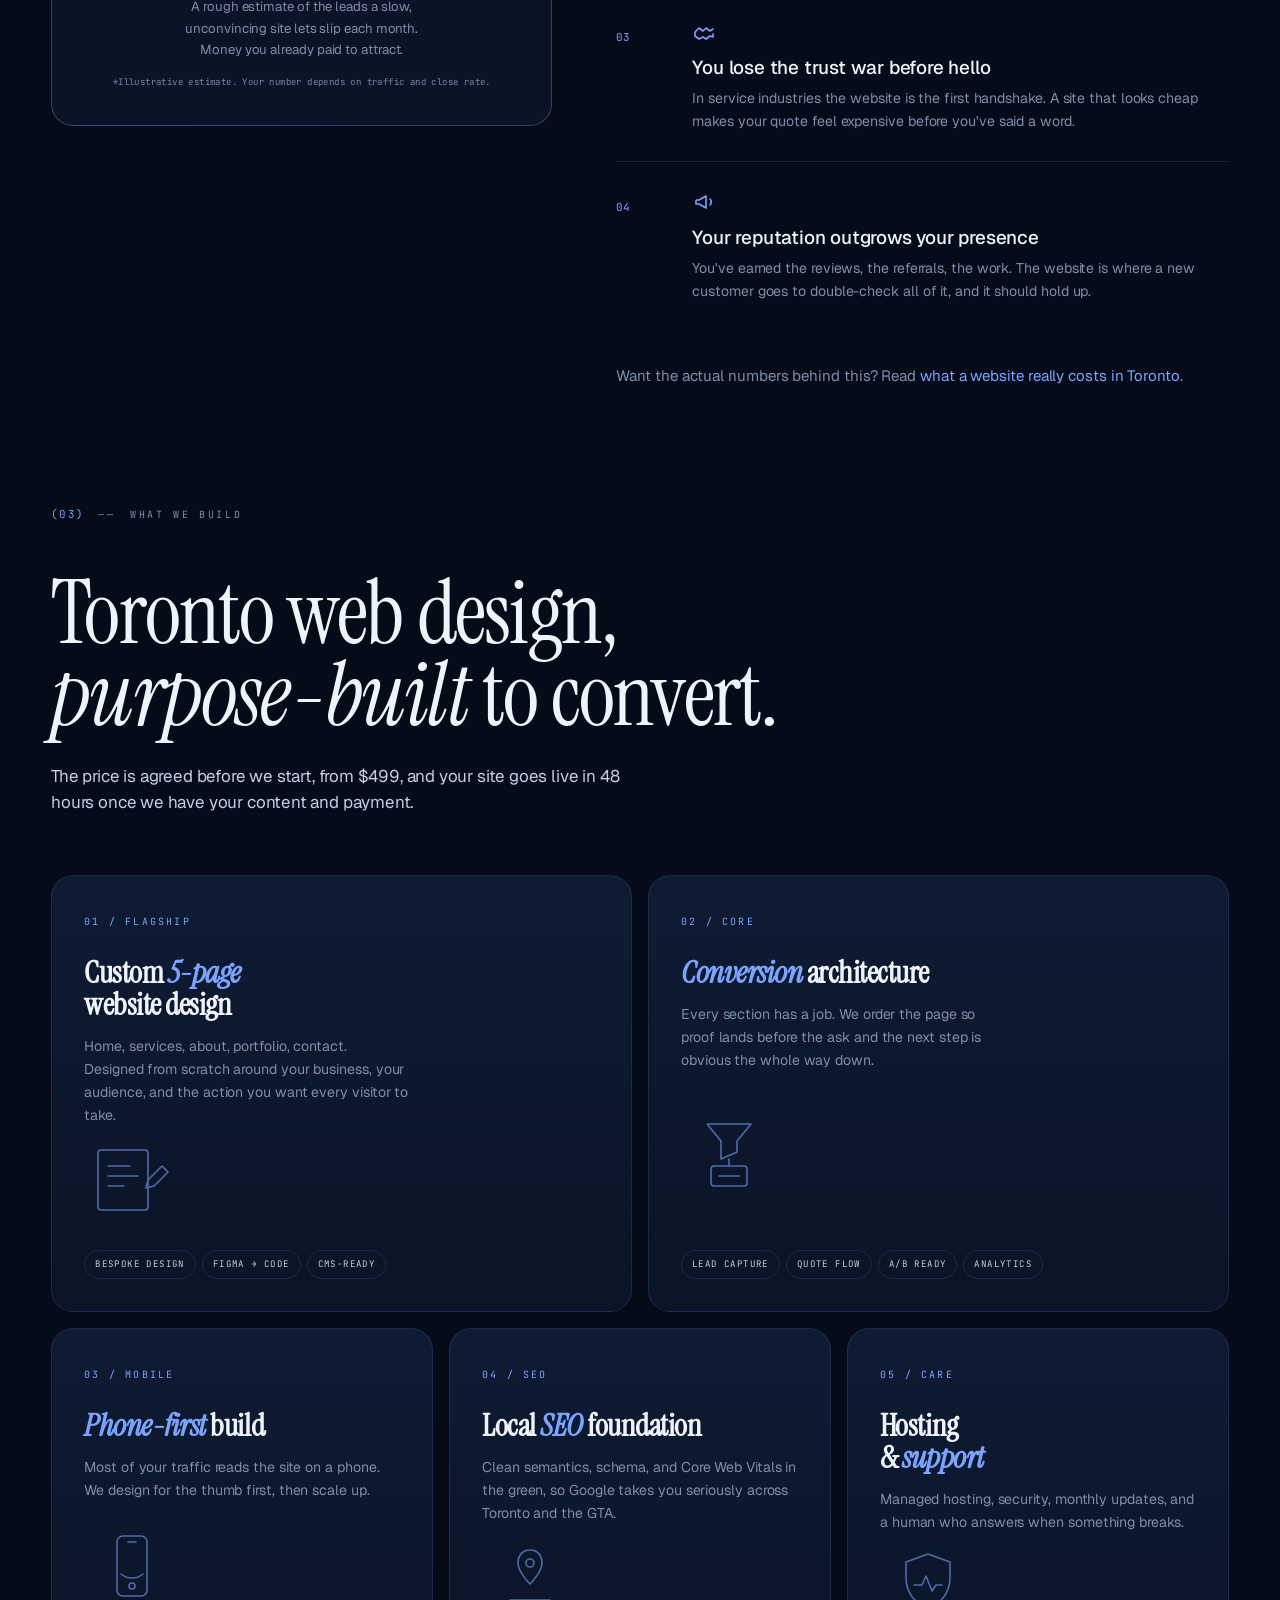
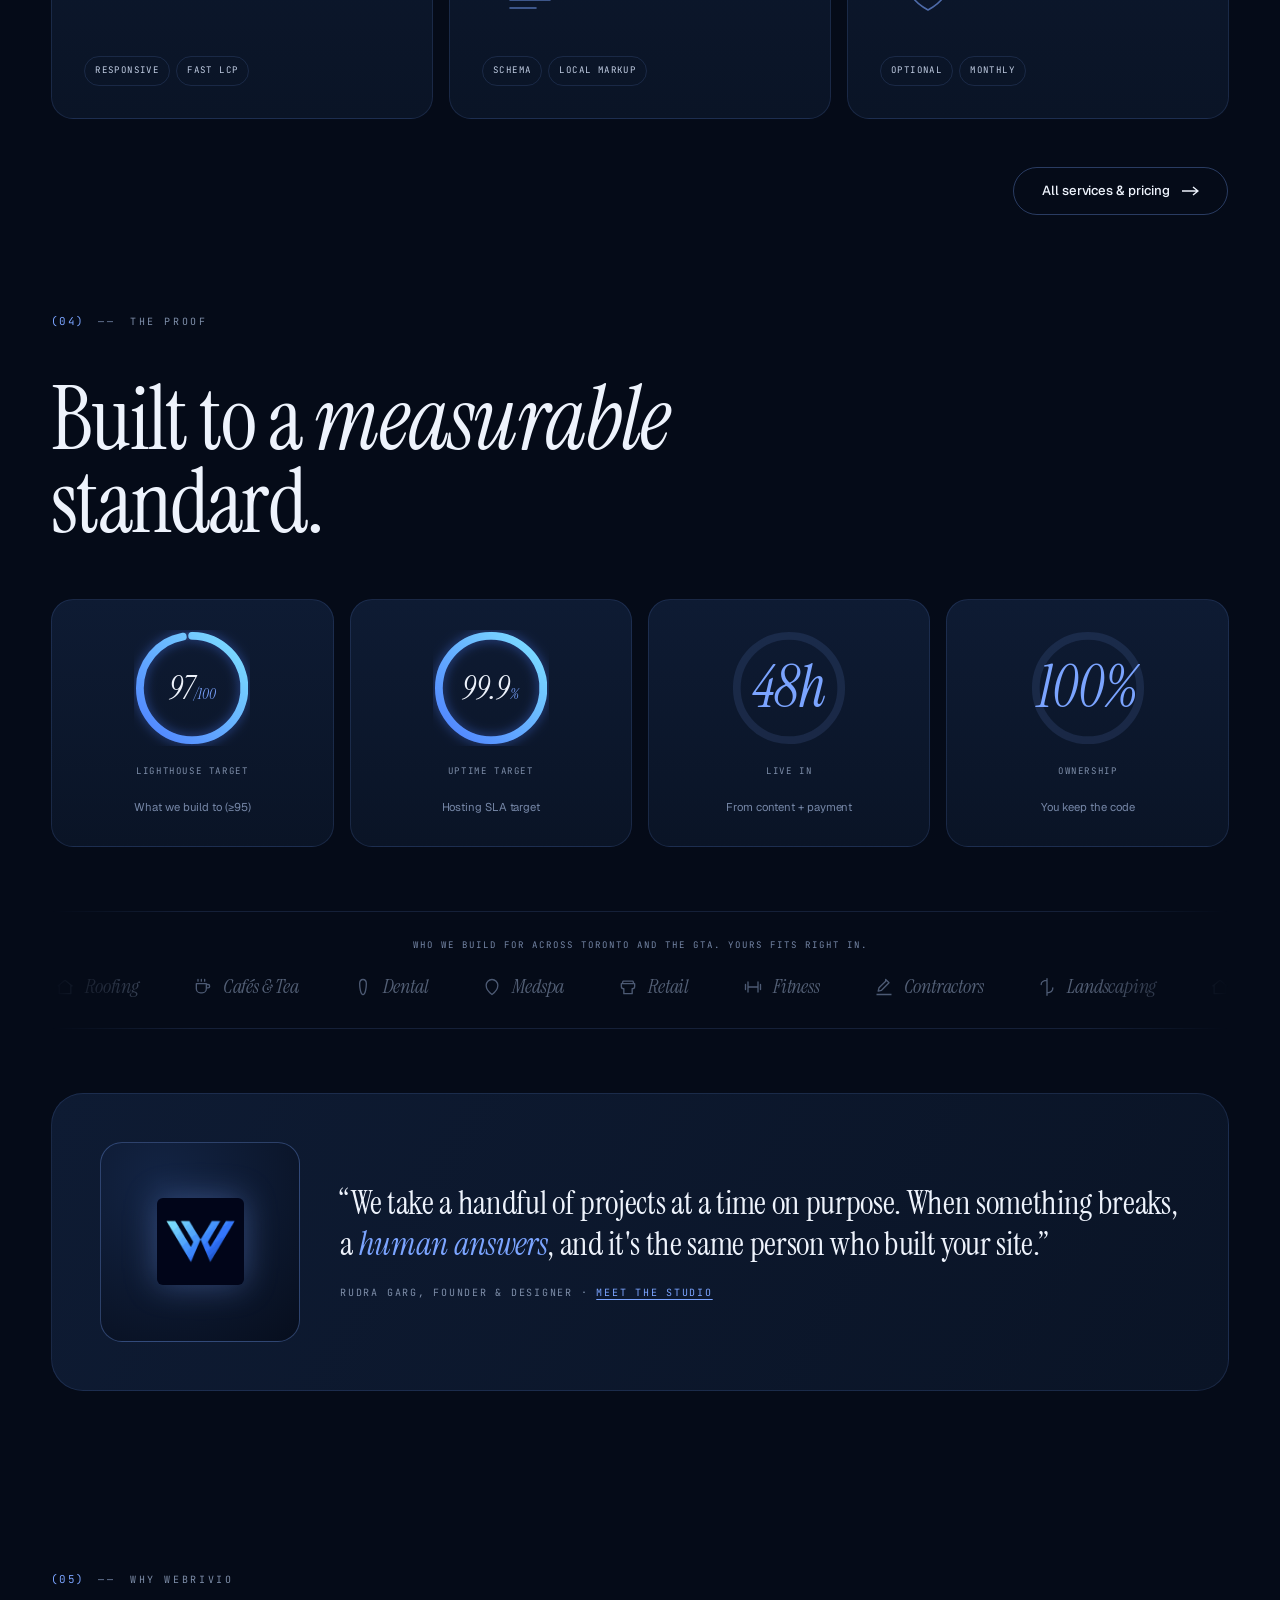
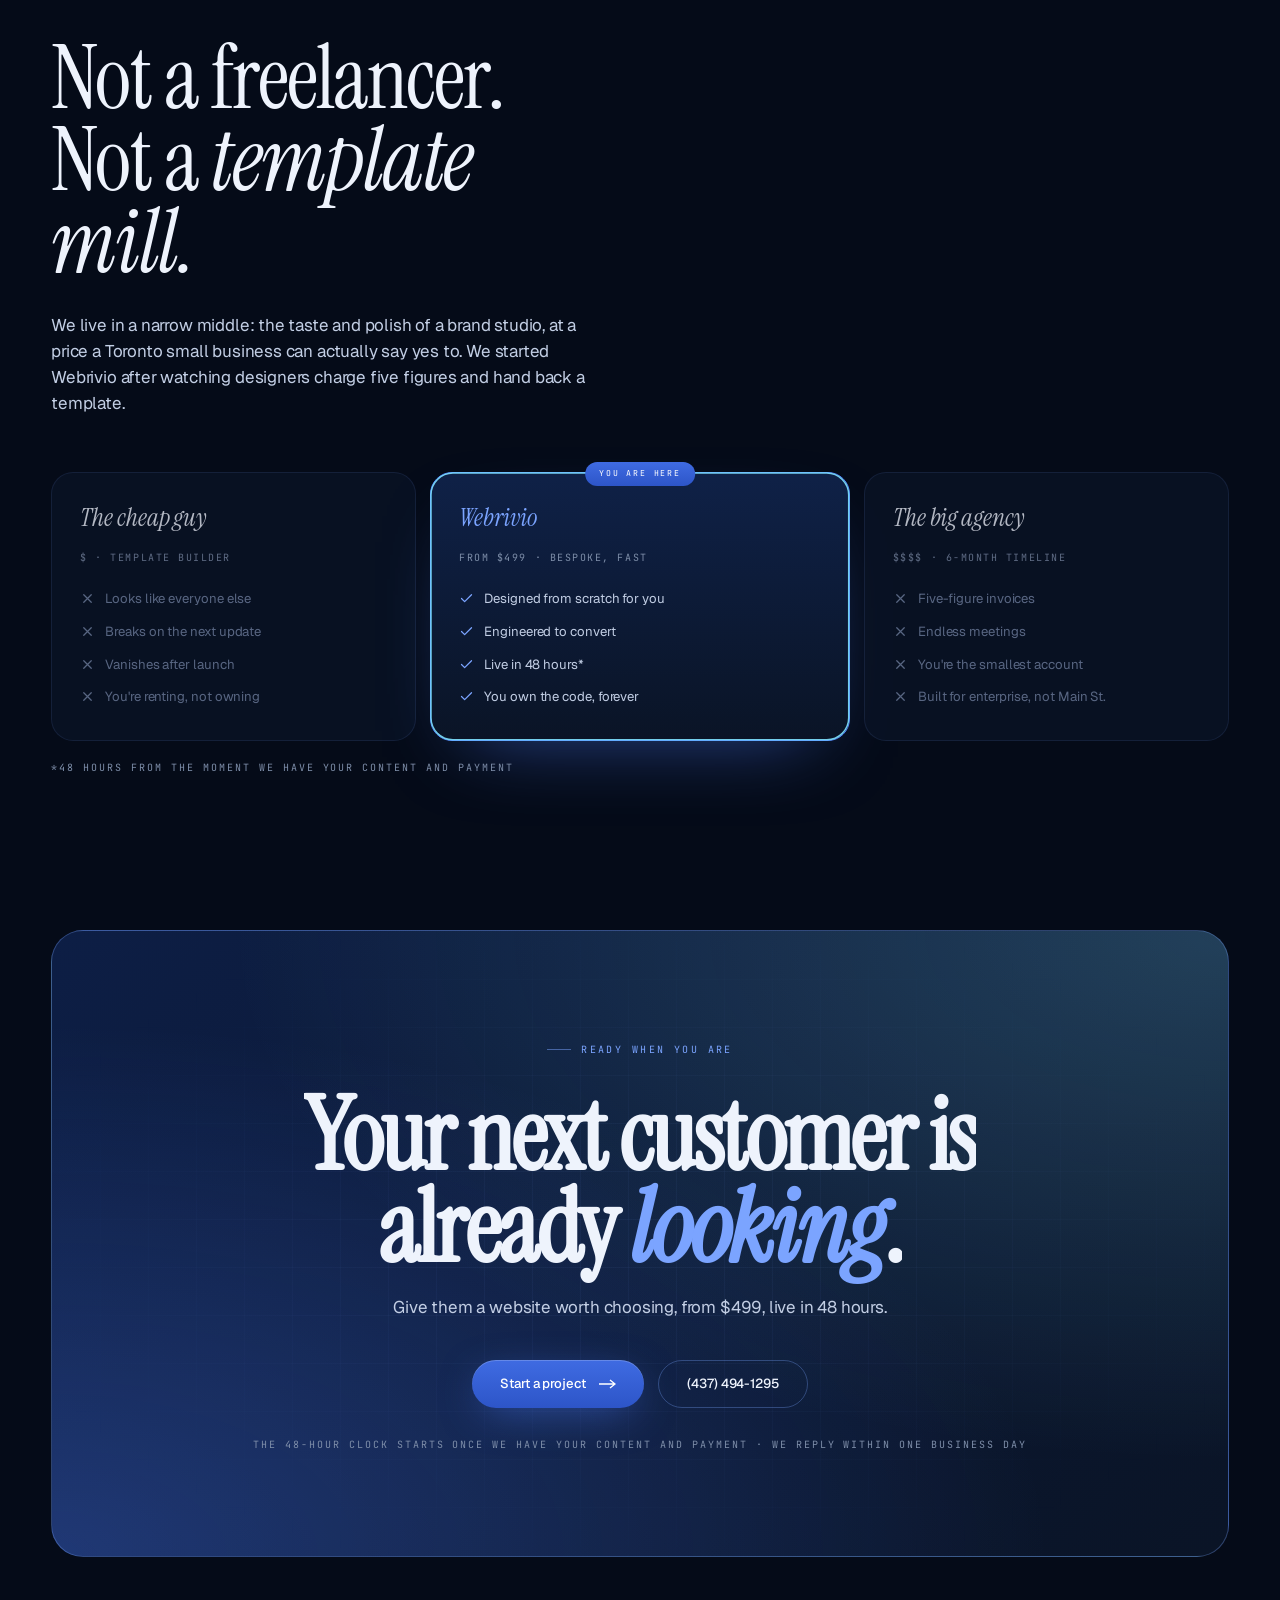
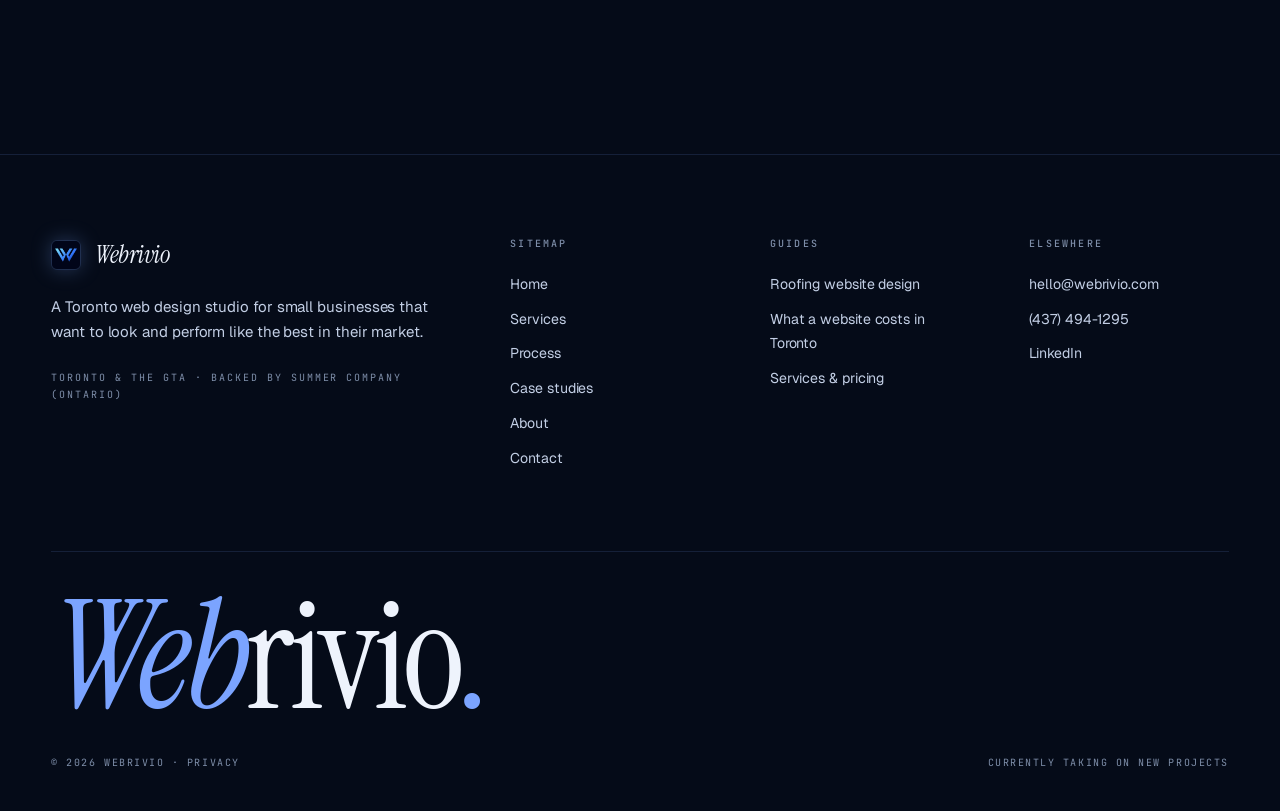
==== commit 3c8a9caf: "feat(copy): sitewide humanization pass — kill em dashes, AI register, and SERP title wrap; unify pri" ====
--- a/index.html
+++ b/index.html
@@ -7,29 +7,29 @@
 <meta name="theme-color" content="#050B18" />
 <meta name="color-scheme" content="dark" />
 
-<title>Web Design Toronto — Custom Sites in 48 Hours from $499 | Webrivio</title>
-<meta name="description" content="Toronto web design studio. Custom small-business websites from $499, live in 48 hours once we have your content and payment. Serving Toronto &amp; the GTA." />
+<title>Web Design Toronto from $499 | Webrivio</title>
+<meta name="description" content="We build custom websites for Toronto small businesses from $499, live in 48 hours once your content and payment are in. Serving Toronto and the GTA." />
 <link rel="canonical" href="https://webrivio.com/" />
 
 <!-- Open Graph -->
 <meta property="og:type" content="website" />
 <meta property="og:site_name" content="Webrivio" />
 <meta property="og:url" content="https://webrivio.com/" />
-<meta property="og:title" content="Web design in Toronto — custom sites in 48 hours, from $499" />
-<meta property="og:description" content="Webrivio is a Toronto web design studio for small businesses. Custom sites from $499, live in 48 hours once we have your content and payment." />
+<meta property="og:title" content="Web design in Toronto from $499" />
+<meta property="og:description" content="We build custom websites for small businesses across Toronto and the GTA, from $499, live in 48 hours once we have your content and payment." />
 <meta property="og:image" content="https://webrivio.com/assets/og-image.jpg" />
 <meta property="og:image:type" content="image/jpeg" />
 <meta property="og:image:width" content="1200" />
 <meta property="og:image:height" content="630" />
-<meta property="og:image:alt" content="Webrivio — web design studio in Toronto" />
+<meta property="og:image:alt" content="Webrivio, a web design studio in Toronto" />
 <meta property="og:locale" content="en_CA" />
 
 <!-- Twitter -->
 <meta name="twitter:card" content="summary_large_image" />
-<meta name="twitter:title" content="Web design in Toronto — custom sites in 48 hours, from $499" />
-<meta name="twitter:description" content="A Toronto web design studio for small businesses. Custom sites from $499, live in 48 hours once we have your content and payment." />
+<meta name="twitter:title" content="Web design in Toronto from $499" />
+<meta name="twitter:description" content="We build custom websites for small businesses across Toronto and the GTA, from $499, live in 48 hours once we have your content and payment." />
 <meta name="twitter:image" content="https://webrivio.com/assets/og-image.jpg" />
-<meta name="twitter:image:alt" content="Webrivio — web design studio in Toronto" />
+<meta name="twitter:image:alt" content="Webrivio, a web design studio in Toronto" />
 
 <!-- Icons & manifest -->
 <link rel="icon" href="/favicon.ico" sizes="any" />
@@ -127,7 +127,7 @@
       "url": "https://webrivio.com/",
       "logo": { "@type": "ImageObject", "url": "https://webrivio.com/assets/icon-512.png", "width": 512, "height": 512 },
       "image": "https://webrivio.com/assets/og-image.jpg",
-      "description": "Webrivio is a Toronto web design studio that builds custom, high-converting websites for small businesses, starting at $499 CAD and delivered in 48 hours once the client provides their content and payment.",
+      "description": "Webrivio is a Toronto web design studio that builds custom websites for small businesses, starting at $499 CAD and delivered in 48 hours once the client provides their content and payment.",
       "email": "hello@webrivio.com",
       "telephone": "+1-437-494-1295",
       "slogan": "Agency-quality websites without agency prices.",
@@ -248,7 +248,7 @@
   <a href="/about">About</a>
   <a href="/contact">Contact</a>
   <a class="drawer-cta" href="/contact">Start a project</a>
-  <span class="drawer-meta">hello@webrivio.com</span>
+  <span class="drawer-meta"><a href="tel:+14374941295">(437) 494-1295</a> &middot; <a href="mailto:hello@webrivio.com">hello@webrivio.com</a></span>
 </div>
 
 <main id="main">
@@ -270,7 +270,7 @@
     </h1>
 
     <p class="lede">
-      Toronto web design for small businesses that are tired of being overcharged — built to convert the traffic you're already paying for.
+      Toronto web design for small businesses that are tired of being overcharged. We build sites that convert the traffic you're already paying for.
     </p>
 
     <div class="hero-actions">
@@ -334,7 +334,7 @@
       See it <span class="it">for yourself.</span>
     </h2>
     <p class="lede reveal" style="max-width: 52ch;">
-      Two roofing builds, two very different jobs. One is the concept build that set the studio's standard; the other is a real client rebuild that's nearing launch. Both fully working, both yours to judge — and the rest of the work is one click away.
+      Two roofing builds, two very different jobs. One is the concept build that set our standard; the other is a real client rebuild that's nearing launch. Both are fully working sites, and the rest of the work is one click away.
     </p>
 
     <!-- Build 01 — Northline Roofing (fictional brand; concept build) -->
@@ -353,14 +353,14 @@
         <div class="proof-phone">
           <picture>
             <source srcset="/assets/work/northline-phone.webp" type="image/webp" />
-            <img src="/assets/work/northline-phone.jpg" alt="The same roofing concept build on a phone — a legible mobile layout" width="390" height="844" loading="lazy" decoding="async" />
+            <img src="/assets/work/northline-phone.jpg" alt="The same roofing concept build on a phone, with a legible mobile layout" width="390" height="844" loading="lazy" decoding="async" />
           </picture>
         </div>
       </div>
       <div class="proof-info">
         <span class="work-tag">Concept build · Roofing · Fictional brand</span>
         <h3>The obvious local <span class="it">choice</span>.</h3>
-        <p>How we'd rebuild a referral-only roofer into the obvious local choice — homeowner language, crew-first photography, and a quote path that never leaves the screen.</p>
+        <p>How we'd take a referral-only roofer online for good: homeowner language, crew-first photography, and a quote path that never leaves the screen.</p>
         <ul class="proof-points">
           <li>Split hero built for full-bleed jobsite photography</li>
           <li>Persistent tap-to-call rail on mobile</li>
@@ -385,14 +385,14 @@
         <div class="proof-phone">
           <picture>
             <source srcset="/assets/work/roofing-muskoka-phone.webp" type="image/webp" />
-            <img src="/assets/work/roofing-muskoka-phone.jpg" alt="The same roofing client rebuild on a phone — a legible mobile layout" width="390" height="844" loading="lazy" decoding="async" />
+            <img src="/assets/work/roofing-muskoka-phone.jpg" alt="The same roofing client rebuild on a phone, with a legible mobile layout" width="390" height="844" loading="lazy" decoding="async" />
           </picture>
         </div>
       </div>
       <div class="proof-info">
         <span class="work-tag">Client rebuild · Roofing · Muskoka</span>
         <h3>From dated to <span class="it">dominant</span>.</h3>
-        <p>A veteran roofing crew was carrying a website from another era — grey panels, broken image icons, a template shrug. The rebuild leads with what they actually have: standing-seam metalwork over the lakes, photographed like it deserves.</p>
+        <p>A veteran roofing crew was carrying a website from another era: grey panels, broken image icons, a template shrug. The rebuild leads with what they actually have: standing-seam metalwork over the lakes, photographed the way it deserves.</p>
         <ul class="proof-points">
           <li>Full-bleed jobsite photography as the hero, not stock</li>
           <li>Every roof type gets its own page and its own proof</li>
@@ -420,7 +420,7 @@
 
     <div class="leak-wrap">
       <aside class="leak-meter reveal">
-        <span class="leak-eyebrow">Illustrative — the monthly leak</span>
+        <span class="leak-eyebrow">Illustrative: the monthly leak</span>
         <div class="funnel" aria-hidden="true">
           <svg class="funnel-svg" viewBox="0 0 260 300" preserveAspectRatio="xMidYMid meet">
             <defs>
@@ -450,7 +450,7 @@
         </div>
         <div class="leak-exit">
           <div class="leak-amount"><span class="cur">$</span><span data-count-to="1840" data-count-comma="1" data-count-dur="2200">1,840</span><span class="per">/mo*</span></div>
-          <p class="leak-sub">A rough estimate of the leads a slow, unconvincing site lets slip each month — money you already paid to attract.</p>
+          <p class="leak-sub">A rough estimate of the leads a slow, unconvincing site lets slip each month. Money you already paid to attract.</p>
         </div>
         <p class="leak-disc">*Illustrative estimate. Your number depends on traffic and close rate.</p>
       </aside>
@@ -462,35 +462,35 @@
         </h2>
         <div class="bullet-list" data-stagger>
           <div class="bullet reveal">
-            <span class="bullet-num">—01</span>
+            <span class="bullet-num">01</span>
             <div>
               <span class="bullet-glyph" aria-hidden="true"><svg viewBox="0 0 24 24" fill="none"><circle pathLength="1" cx="12" cy="12" r="9" stroke="currentColor" stroke-width="1.6"/><path pathLength="1" d="M12 7v5l3 2" stroke="currentColor" stroke-width="1.6" stroke-linecap="round"/></svg></span>
               <h3>Visitors decide before they read a word</h3>
-              <p>Slow load times, cluttered layouts, and stock-photo energy teach prospects — in three blinks — that you're not the serious choice in town.</p>
+              <p>Most people give a website a few seconds. If it loads slowly or looks like a template, they hit back and call whoever is next on the list.</p>
             </div>
           </div>
           <div class="bullet reveal">
-            <span class="bullet-num">—02</span>
+            <span class="bullet-num">02</span>
             <div>
               <span class="bullet-glyph" aria-hidden="true"><svg viewBox="0 0 24 24" fill="none"><path pathLength="1" d="M3 5h18l-7 8v5l-4 2v-7L3 5Z" stroke="currentColor" stroke-width="1.6" stroke-linejoin="round"/></svg></span>
               <h3>Ad spend leaks straight through</h3>
-              <p>Every Google click costs real money. A site that doesn't convert is a funnel with a hole in the bucket — and the business next door collects what spills out.</p>
+              <p>Every Google click costs real money. If the site doesn't turn those clicks into calls, you're paying to send customers to whoever they find next.</p>
             </div>
           </div>
           <div class="bullet reveal">
-            <span class="bullet-num">—03</span>
+            <span class="bullet-num">03</span>
             <div>
               <span class="bullet-glyph" aria-hidden="true"><svg viewBox="0 0 24 24" fill="none"><path pathLength="1" d="M3 12l4-4 4 3 3-3 4 3 3-2M3 12v4l4 3 4-2 3 2 4-3 3 1v-3" stroke="currentColor" stroke-width="1.6" stroke-linecap="round" stroke-linejoin="round"/></svg></span>
               <h3>You lose the trust war before hello</h3>
-              <p>In service industries the website is the first handshake. If it looks cheap, the quote feels expensive. If it looks premium, the quote feels fair.</p>
+              <p>In service industries the website is the first handshake. A site that looks cheap makes your quote feel expensive before you've said a word.</p>
             </div>
           </div>
           <div class="bullet reveal">
-            <span class="bullet-num">—04</span>
+            <span class="bullet-num">04</span>
             <div>
               <span class="bullet-glyph" aria-hidden="true"><svg viewBox="0 0 24 24" fill="none"><path pathLength="1" d="M4 10v4h3l7 4V6l-7 4H4Z" stroke="currentColor" stroke-width="1.6" stroke-linejoin="round"/><path pathLength="1" d="M18 9a4 4 0 0 1 0 6" stroke="currentColor" stroke-width="1.6" stroke-linecap="round"/></svg></span>
               <h3>Your reputation outgrows your presence</h3>
-              <p>You've earned the reviews, the referrals, the work. Your website should be the proof — not the thing customers quietly forgive.</p>
+              <p>You've earned the reviews, the referrals, the work. The website is where a new customer goes to double-check all of it, and it should hold up.</p>
             </div>
           </div>
         </div>
@@ -512,15 +512,15 @@
       Toronto web design, <span class="it">purpose-built</span> to convert.
     </h2>
     <p class="lede reveal" style="max-width: 54ch; margin-bottom: 60px;">
-      One flat price — from $499 — and your site goes live in 48 hours, once we have your content and payment.
+      The price is agreed before we start, from $499, and your site goes live in 48 hours once we have your content and payment.
     </p>
 
     <div class="services-grid">
       <article class="service-card wide reveal">
         <div>
-          <span class="service-num">— 01 / Flagship</span>
+          <span class="service-num">01 / Flagship</span>
           <h3 style="margin-top: 24px;">Custom <span class="it">5-page</span><br/>website design</h3>
-          <p>Home, services, about, portfolio, contact — designed from scratch around your business, your audience, and the action you want every visitor to take.</p>
+          <p>Home, services, about, portfolio, contact. Designed from scratch around your business, your audience, and the action you want every visitor to take.</p>
         </div>
         <span class="card-schematic" aria-hidden="true"><svg viewBox="0 0 96 96" fill="none">
           <rect pathLength="1" x="14" y="18" width="50" height="60" rx="3" stroke="currentColor" stroke-width="1.6"/>
@@ -536,9 +536,9 @@
 
       <article class="service-card tall reveal">
         <div>
-          <span class="service-num">— 02 / Core</span>
+          <span class="service-num">02 / Core</span>
           <h3 style="margin-top: 24px;"><span class="it">Conversion</span> architecture</h3>
-          <p>Every section has a job. We engineer the hierarchy of trust, proof, and momentum so visitors stop browsing and start booking.</p>
+          <p>Every section has a job. We order the page so proof lands before the ask and the next step is obvious the whole way down.</p>
         </div>
         <span class="card-schematic" aria-hidden="true"><svg viewBox="0 0 96 96" fill="none">
           <path pathLength="1" d="M26 20h44L56 37v11l-16 7V37L26 20Z" stroke="currentColor" stroke-width="1.6" stroke-linejoin="round"/>
@@ -547,7 +547,7 @@
         </svg></span>
         <div class="tags">
           <span class="tag">Lead capture</span>
-          <span class="tag">Booking flow</span>
+          <span class="tag">Quote flow</span>
           <span class="tag">A/B ready</span>
           <span class="tag">Analytics</span>
         </div>
@@ -555,9 +555,9 @@
 
       <article class="service-card reveal">
         <div>
-          <span class="service-num">— 03 / Mobile</span>
+          <span class="service-num">03 / Mobile</span>
           <h3 style="margin-top: 24px;"><span class="it">Phone-first</span> build</h3>
-          <p>Most of your traffic reads the site on a phone. We design for the thumb — then scale up.</p>
+          <p>Most of your traffic reads the site on a phone. We design for the thumb first, then scale up.</p>
         </div>
         <span class="card-schematic" aria-hidden="true"><svg viewBox="0 0 96 96" fill="none">
           <rect pathLength="1" x="33" y="14" width="30" height="60" rx="6" stroke="currentColor" stroke-width="1.6"/>
@@ -573,9 +573,9 @@
 
       <article class="service-card reveal">
         <div>
-          <span class="service-num">— 04 / SEO</span>
+          <span class="service-num">04 / SEO</span>
           <h3 style="margin-top: 24px;">Local <span class="it">SEO</span> foundation</h3>
-          <p>Clean semantics, schema, and Core Web Vitals in the green — so Google takes you seriously across Toronto and the GTA.</p>
+          <p>Clean semantics, schema, and Core Web Vitals in the green, so Google takes you seriously across Toronto and the GTA.</p>
         </div>
         <span class="card-schematic" aria-hidden="true"><svg viewBox="0 0 96 96" fill="none">
           <path pathLength="1" d="M48 16c8 0 12 6 12 13 0 9-12 21-12 21S36 38 36 29c0-7 4-13 12-13Z" stroke="currentColor" stroke-width="1.6" stroke-linejoin="round"/>
@@ -590,7 +590,7 @@
 
       <article class="service-card reveal">
         <div>
-          <span class="service-num">— 05 / Care</span>
+          <span class="service-num">05 / Care</span>
           <h3 style="margin-top: 24px;">Hosting<br/>&amp; <span class="it">support</span></h3>
           <p>Managed hosting, security, monthly updates, and a human who answers when something breaks.</p>
         </div>
@@ -666,7 +666,7 @@
 
     <!-- Niches marquee (honest: a few categories we design for, not client logos) -->
     <div class="logo-strip reveal" aria-hidden="true">
-      <p class="logo-strip-head">Who we build for across Toronto and the GTA — yours fits right in</p>
+      <p class="logo-strip-head">Who we build for across Toronto and the GTA. Yours fits right in.</p>
       <div class="logo-track">
         <span class="logo-chip"><svg viewBox="0 0 24 24" fill="none"><path d="m3 11 9-7 9 7M5 10v10h14V10" stroke="currentColor" stroke-width="1.6" stroke-linejoin="round"/></svg><span>Roofing</span></span>
         <span class="logo-chip"><svg viewBox="0 0 24 24" fill="none"><path d="M4 8h12v6a5 5 0 0 1-5 5H9a5 5 0 0 1-5-5V8Zm12 1h2a2 2 0 0 1 0 4h-2M6 3v2M10 3v2M14 3v2" stroke="currentColor" stroke-width="1.6" stroke-linecap="round" stroke-linejoin="round"/></svg><span>Cafés &amp; Tea</span></span>
@@ -685,8 +685,8 @@
         <img src="/assets/logo.png" alt="" width="88" height="88" />
       </div>
       <div>
-        <blockquote>“We take a handful of projects at a time on purpose. When something breaks, a <span class="it">human answers</span> — and it's the same person who built your site.”</blockquote>
-        <div class="sig">— Rudra Garg, Founder &amp; Designer · <a href="/about">Meet the studio</a></div>
+        <blockquote>“We take a handful of projects at a time on purpose. When something breaks, a <span class="it">human answers</span>, and it's the same person who built your site.”</blockquote>
+        <div class="sig">Rudra Garg, Founder &amp; Designer · <a href="/about">Meet the studio</a></div>
       </div>
     </div>
   </div>
@@ -707,8 +707,8 @@
       </h2>
       <p class="lede reveal">
         We live in a narrow middle: the taste and polish of a brand studio, at a price a Toronto
-        small business can actually say yes to. That's the whole reason we started — we watched
-        designers charge five figures and hand back a template.
+        small business can actually say yes to. We started Webrivio after watching designers
+        charge five figures and hand back a template.
       </p>
     </div>
 
@@ -747,10 +747,6 @@
     </div>
 
     <p class="tiny-mono compare-note reveal">*48 hours from the moment we have your content and payment</p>
-
-    <p class="lede reveal" style="color: var(--mute); margin-top: 30px;">
-      We take a handful of projects at a time. On purpose.
-    </p>
   </div>
 </section>
 
@@ -763,17 +759,17 @@
         <span class="reveal-mask"><span>Your next customer is</span></span><br/>
         <span class="reveal-mask"><span>already <em class="it">looking</em>.</span></span>
       </h2>
-      <p class="lede reveal">Give them a website worth choosing — from $499, live in 48 hours.</p>
+      <p class="lede reveal">Give them a website worth choosing, from $499, live in 48 hours.</p>
       <div class="cta-actions reveal">
         <a class="btn btn-primary" href="/contact" data-magnetic="0.25">
           <span>Start a project</span>
           <svg class="arrow" viewBox="0 0 18 10" fill="none" aria-hidden="true"><path d="M1 5h16m-5-4 5 4-5 4" stroke="currentColor" stroke-width="1.4"/></svg>
         </a>
-        <a class="btn btn-ghost" href="/process">
-          <span>See the process</span>
+        <a class="btn btn-ghost" href="tel:+14374941295">
+          <span>(437) 494-1295</span>
         </a>
       </div>
-      <p class="tiny-mono reveal" style="margin-top:28px; color:var(--mute);">Once we have your content and payment · Replies within one business day</p>
+      <p class="tiny-mono reveal" style="margin-top:28px; color:var(--mute);">The 48-hour clock starts once we have your content and payment · We reply within one business day</p>
     </div>
   </div>
 </section>
@@ -790,7 +786,7 @@
           <span class="wordmark"><em>Webrivio</em></span>
         </div>
         <p style="color: var(--ink-soft); max-width: 38ch;">
-          A Toronto web design studio for small businesses that want to look — and perform — like the best in their market.
+          A Toronto web design studio for small businesses that want to look and perform like the best in their market.
         </p>
         <p class="tiny-mono" style="margin-top: 24px;">Toronto &amp; the GTA · Backed by Summer Company (Ontario)</p>
       </div>
@@ -825,7 +821,7 @@
     <div class="foot-big reveal" aria-hidden="true"><em class="it">Web</em>rivio<span style="color: var(--accent-glow);">.</span></div>
     <div class="foot-bottom">
       <span>&copy; <span id="y2">2026</span> Webrivio · <a href="/privacy">Privacy</a></span>
-      <span>Currently taking on new projects</span>
+      <span><a href="/contact">Currently taking on new projects</a></span>
     </div>
   </div>
 </footer>
--- a/assets/styles.css
+++ b/assets/styles.css
@@ -371,6 +371,17 @@
   letter-spacing: 0.2em;
   color: var(--mute);
 }
+.nav-drawer .drawer-meta a {
+  font-family: var(--mono);
+  font-size: 11px;
+  font-style: normal;
+  letter-spacing: 0.2em;
+  color: var(--mute);
+  display: inline;
+  padding: 0;
+}
+.nav-drawer .drawer-meta a:hover,
+.nav-drawer .drawer-meta a:focus-visible { color: var(--accent-glow); transform: none; }
 .nav-links {
   display: flex;
   gap: 28px;
--- a/assets/enhance.css
+++ b/assets/enhance.css
@@ -179,10 +179,11 @@
   border: 1px solid var(--border-strong);
   border-radius: 999px;
   box-shadow: 0 20px 50px -16px rgba(0,0,0,0.7);
-  transform: translateY(140%);
+  transform: none; /* visible by default: the call bar must not depend on JS */
   transition: transform .6s var(--ease-out);
 }
-.mobile-cta.show { transform: translateY(0); }
+.mobile-cta.js-managed { transform: translateY(140%); }
+.mobile-cta.js-managed.show { transform: translateY(0); }
 .mobile-cta a {
   flex: 1;
   display: inline-flex;
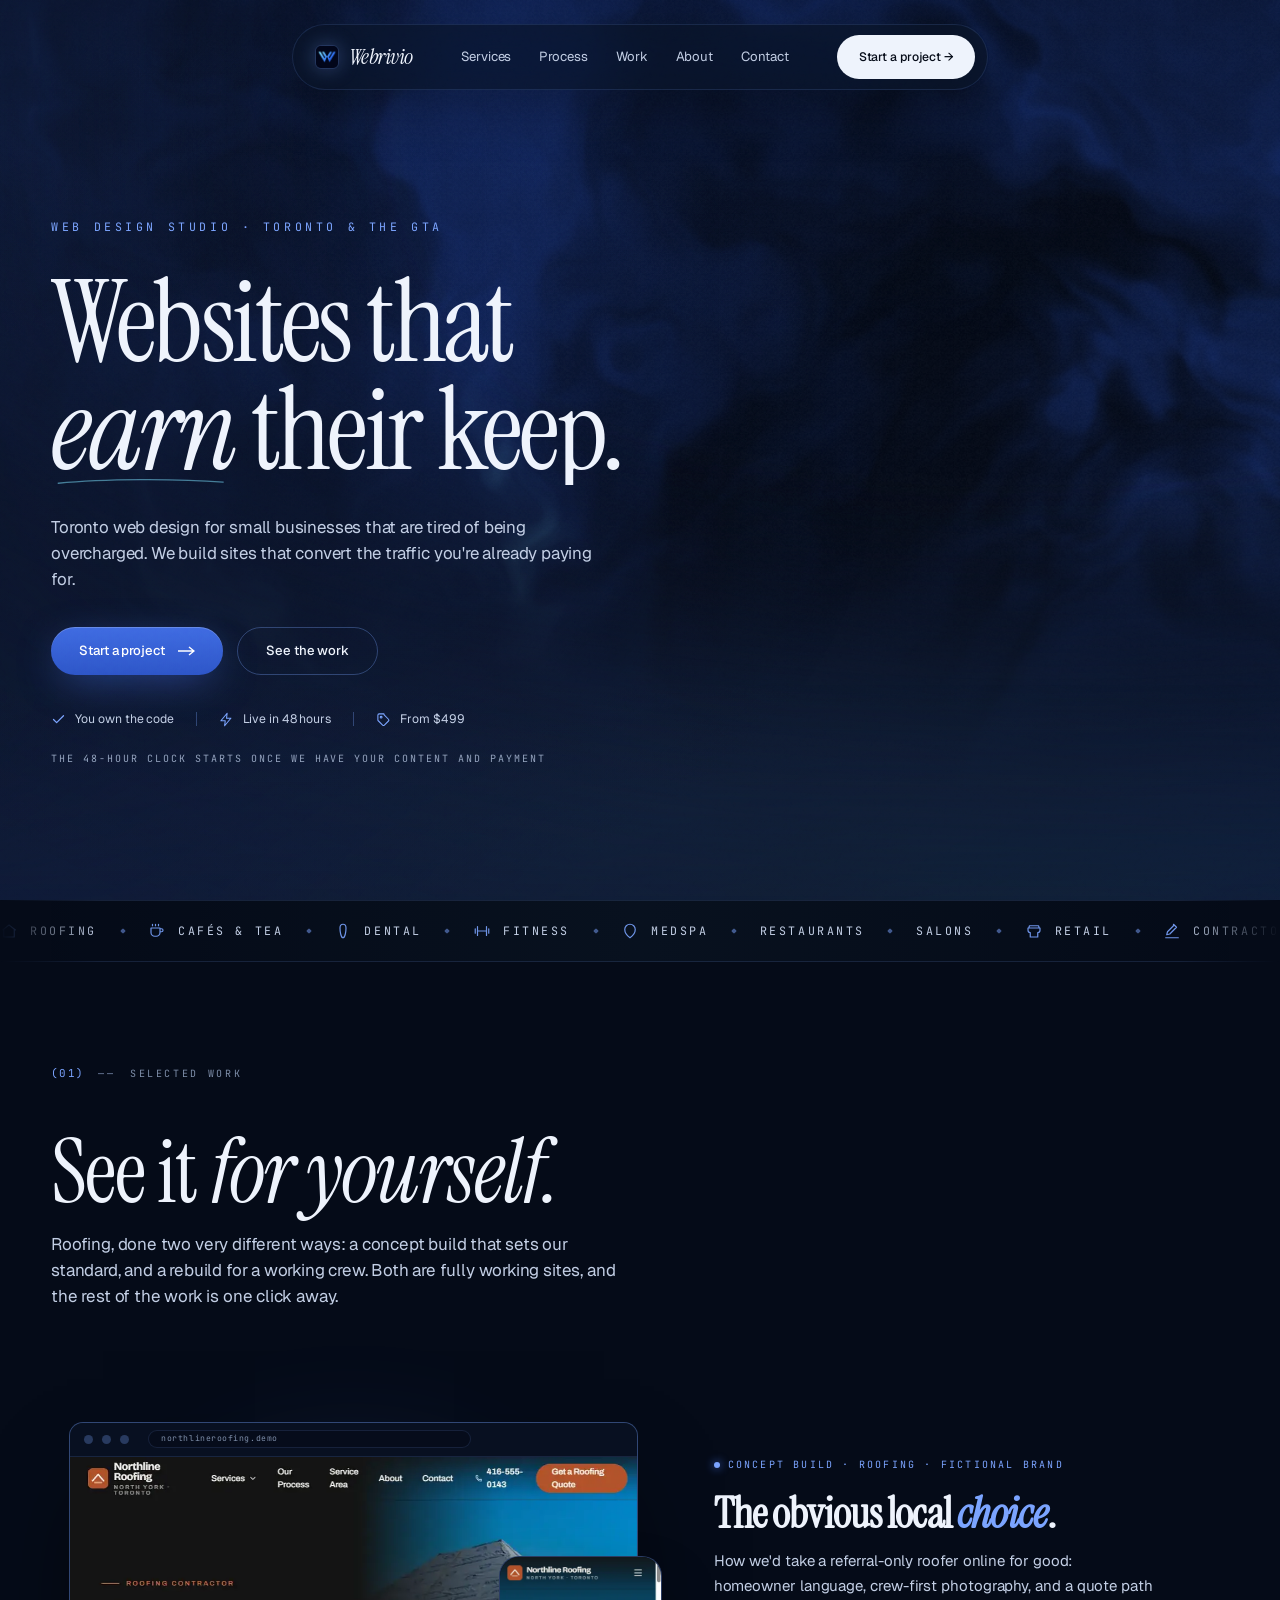
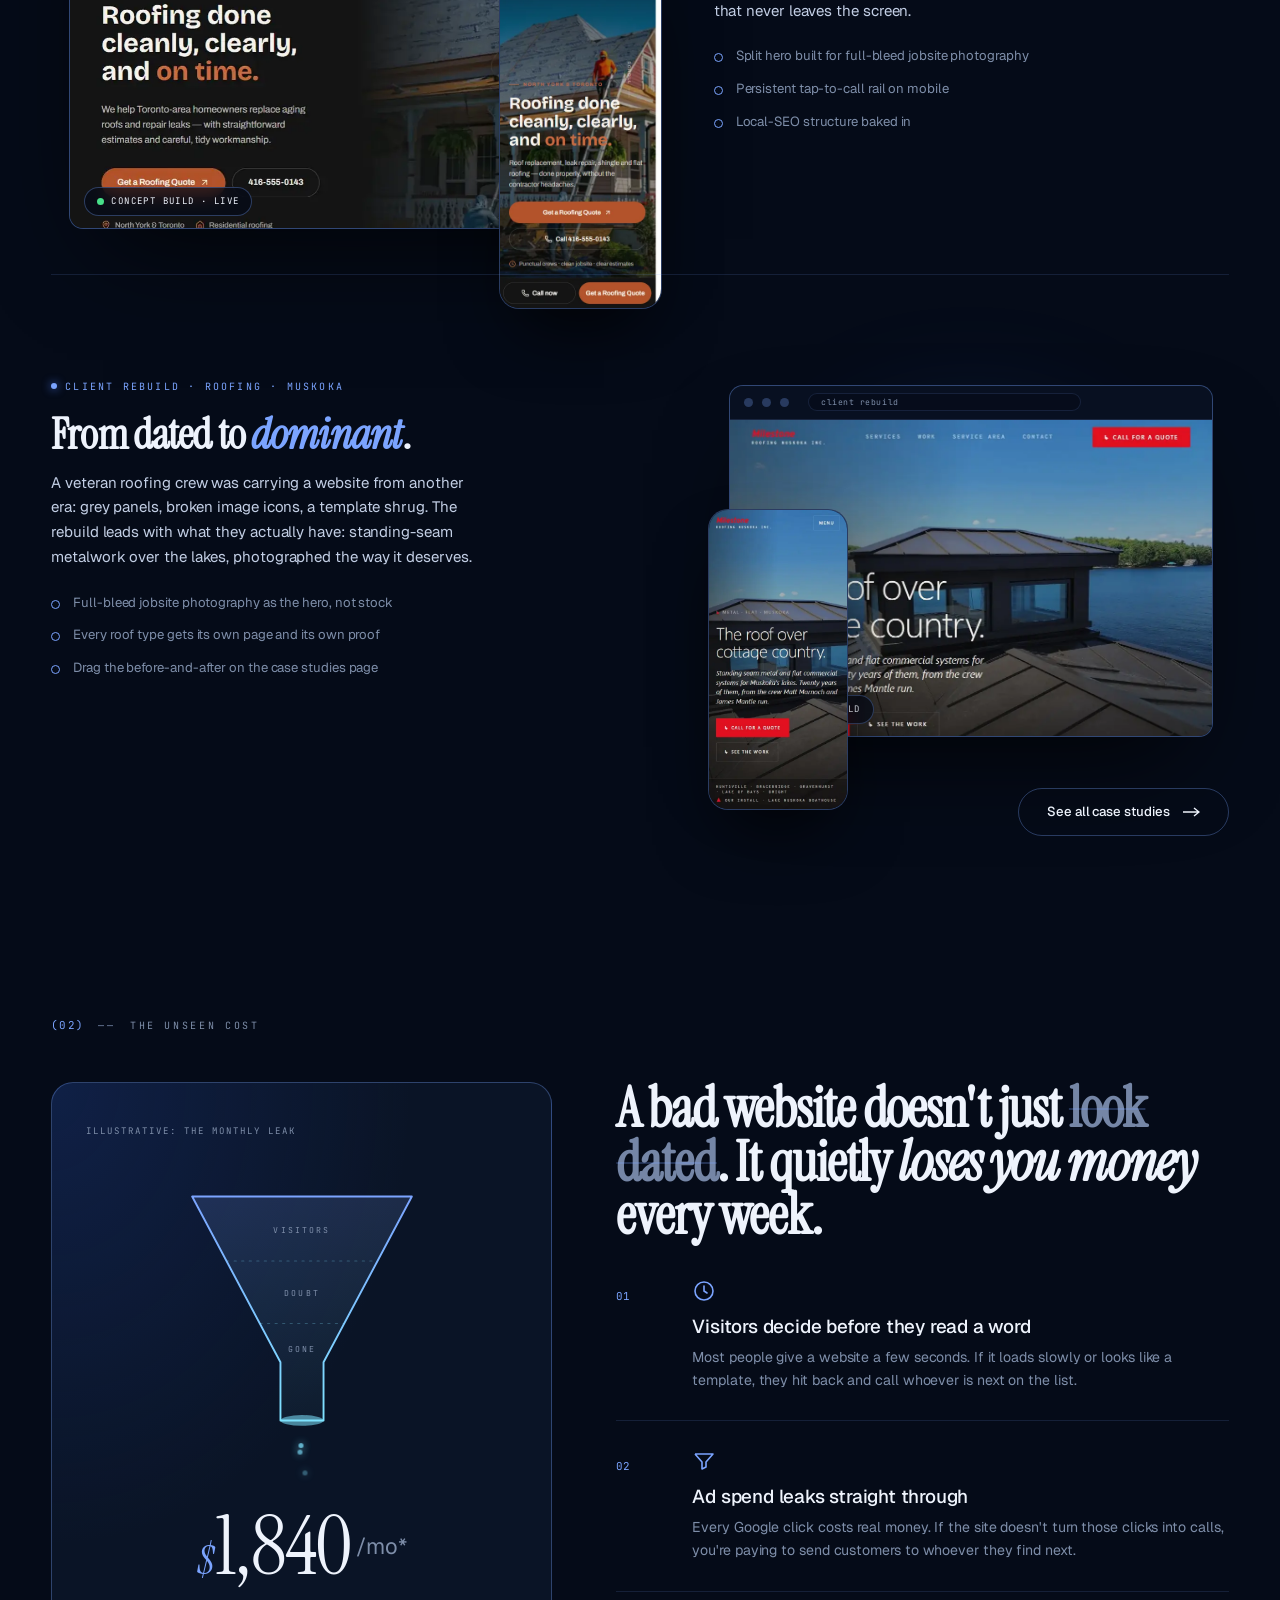
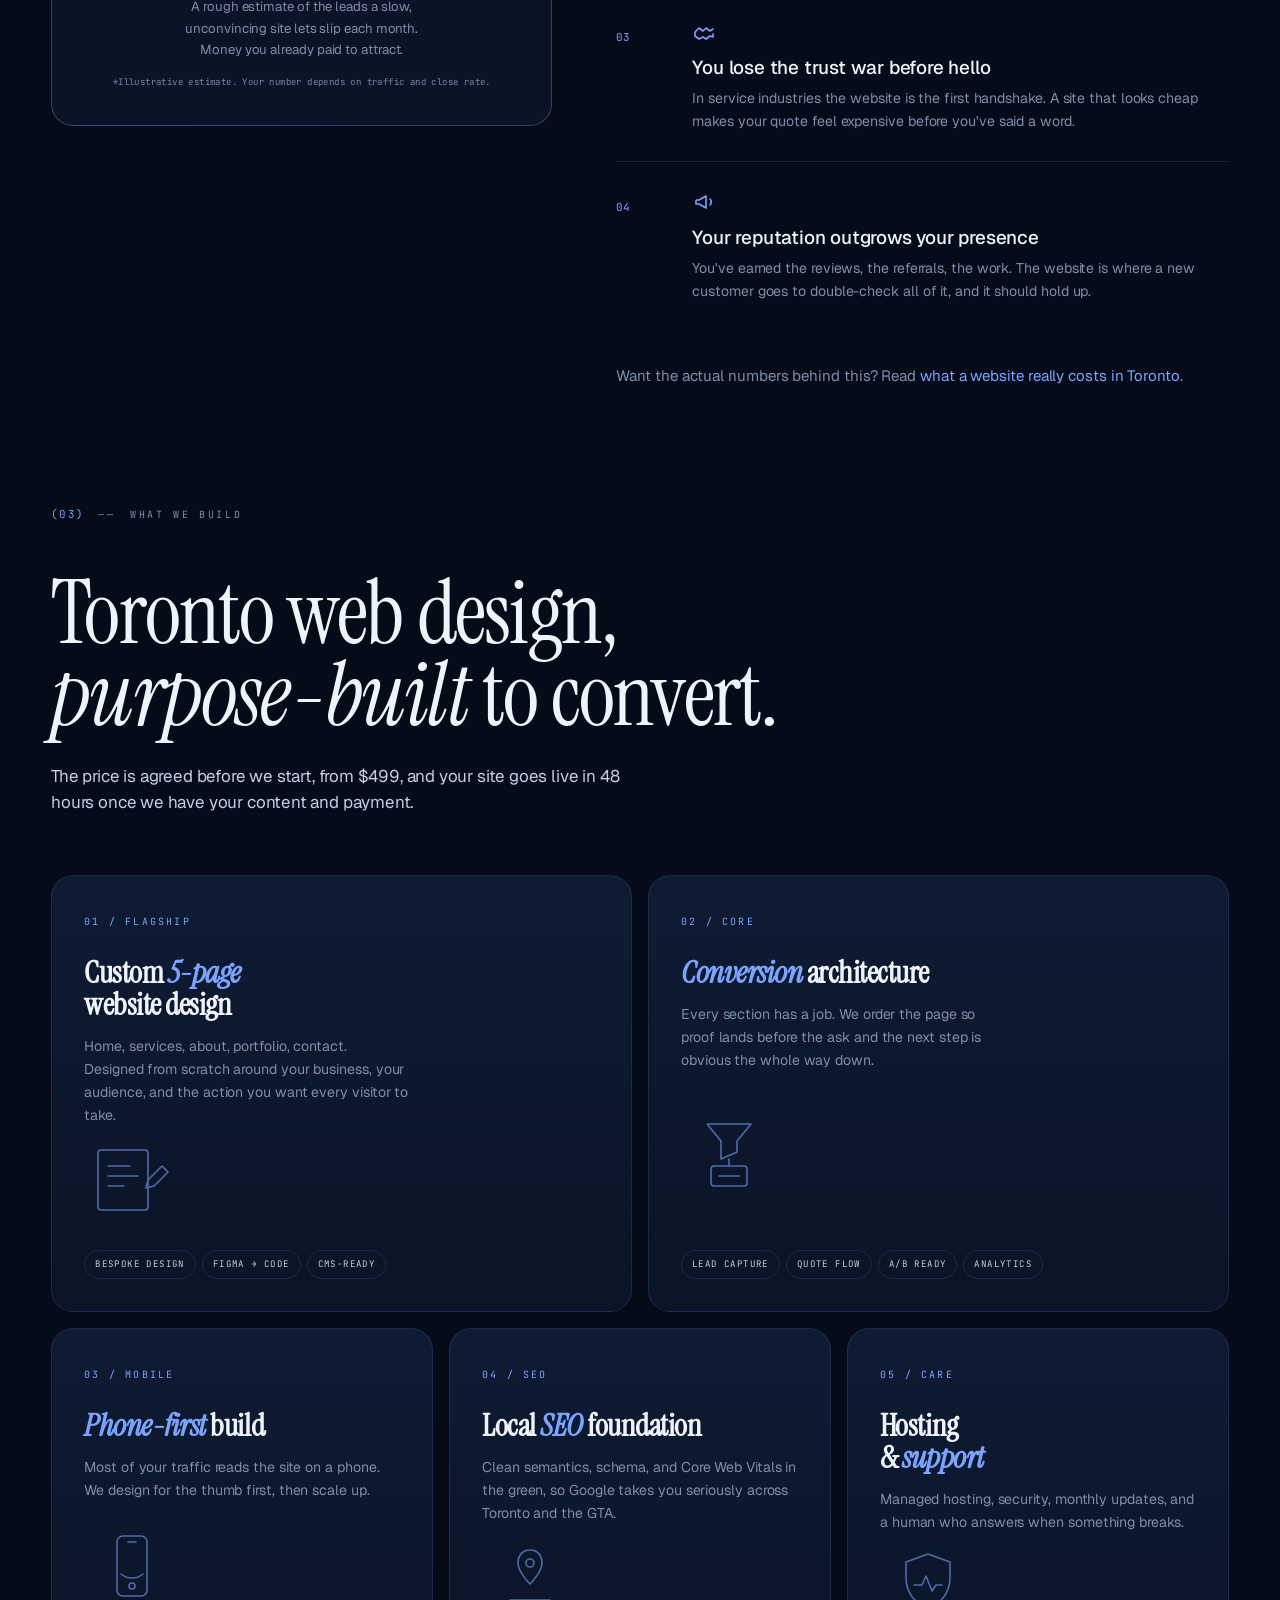
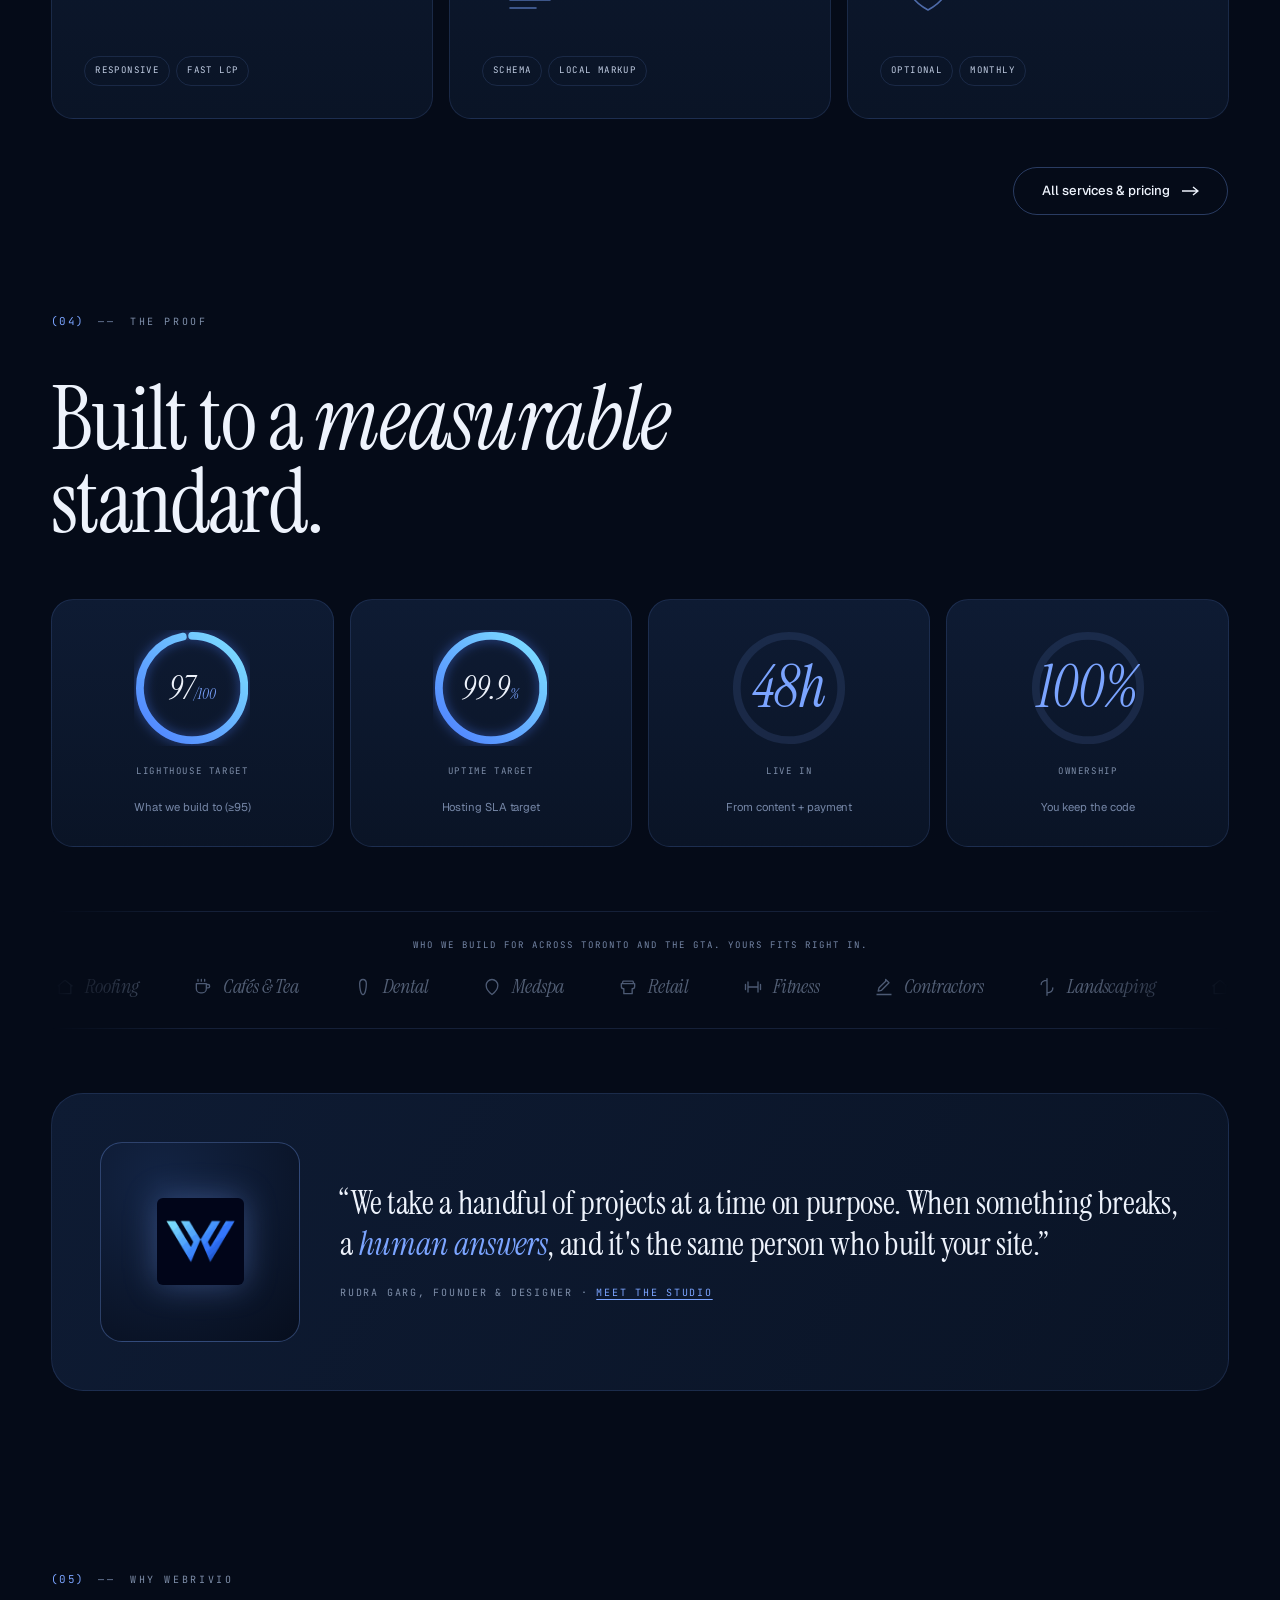
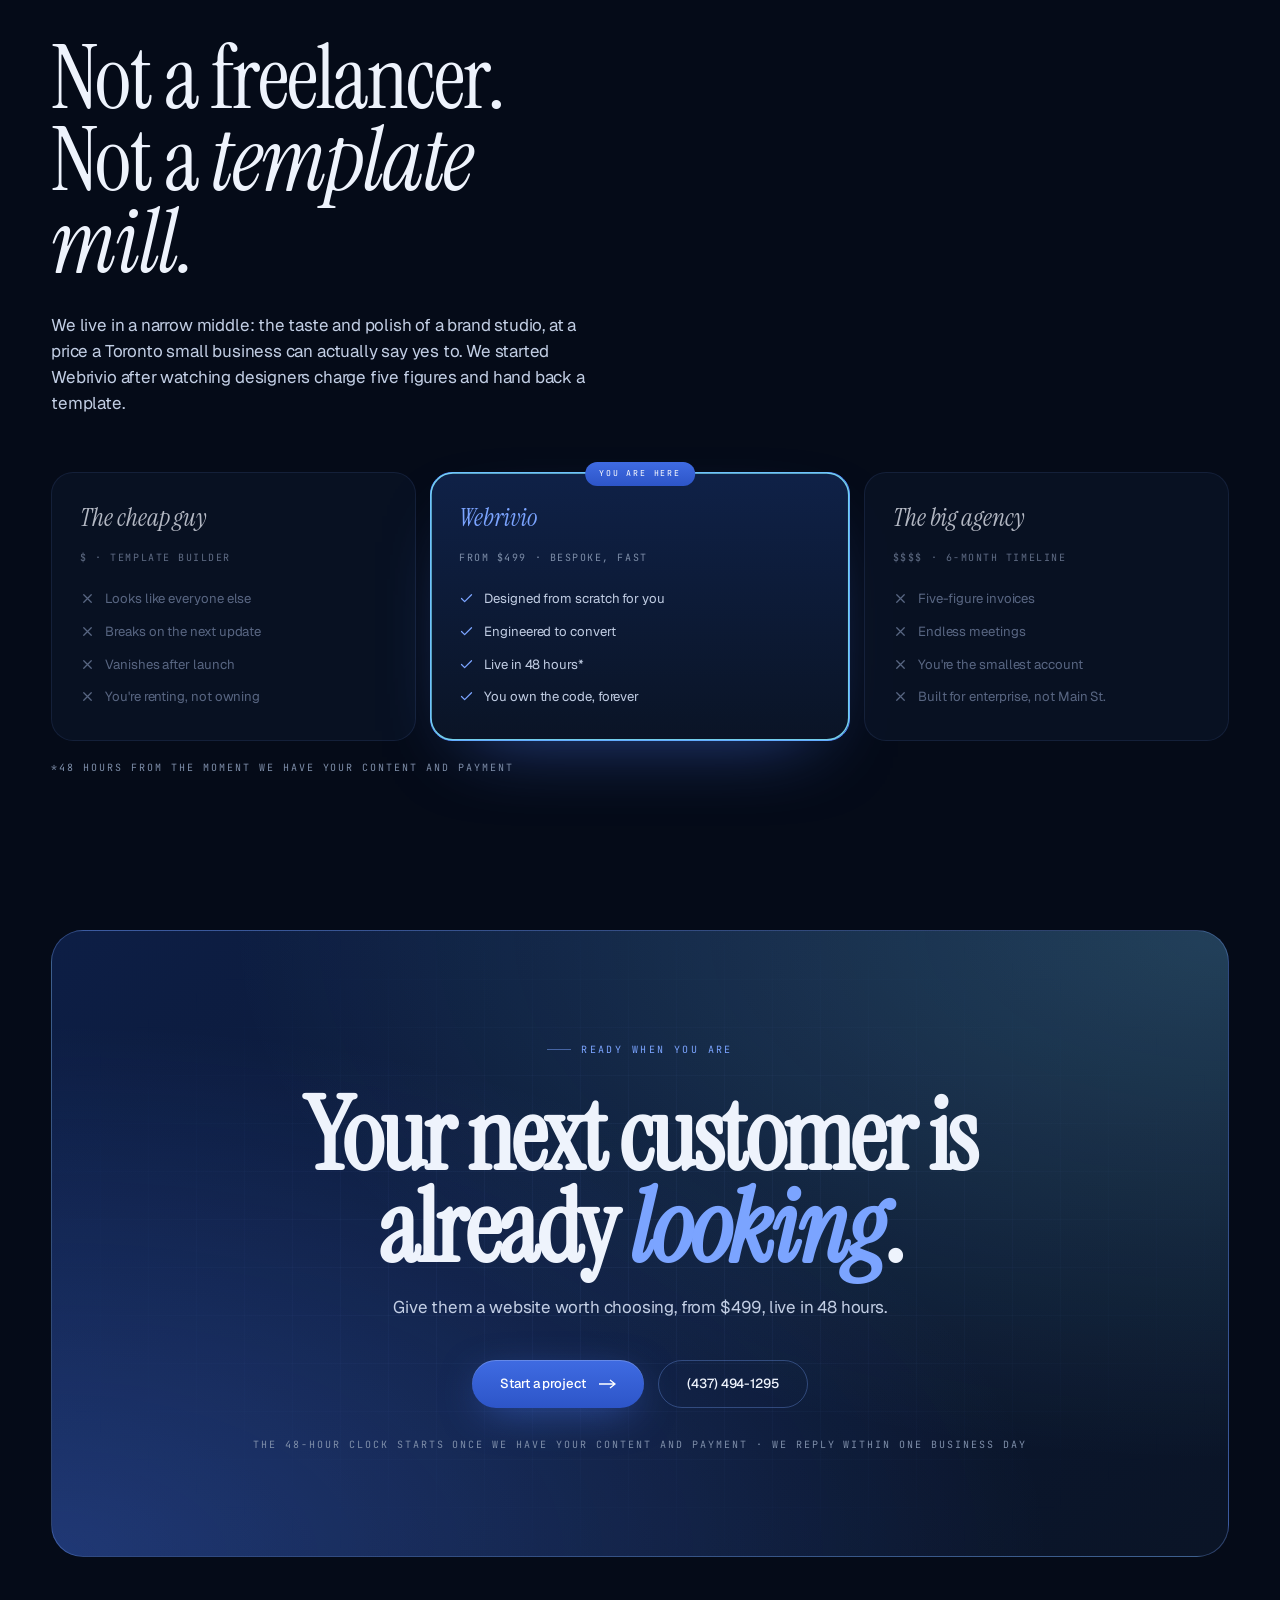
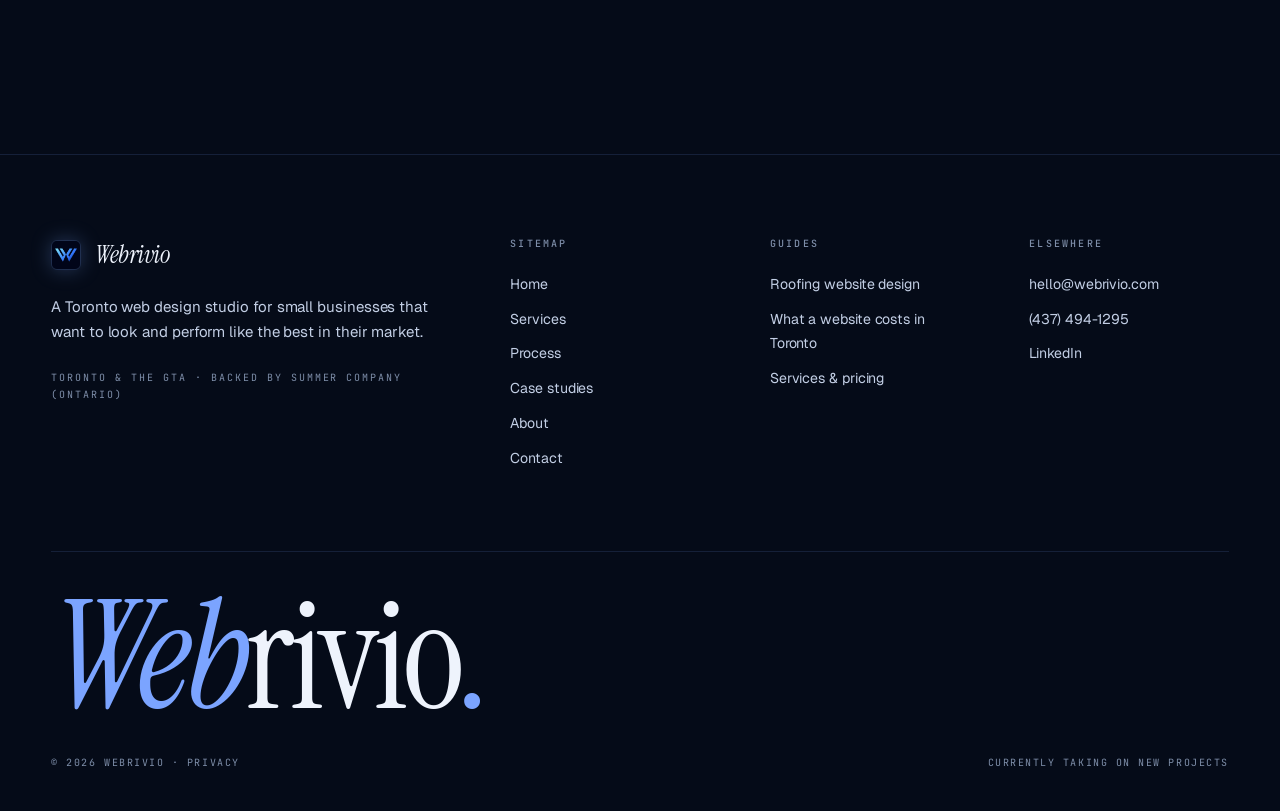
==== commit e5ec6900: "feat(copy): evergreen positioning — drop studio-age, build-count, and launch-status copy sitewide Ca" ====
--- a/index.html
+++ b/index.html
@@ -334,7 +334,7 @@
       See it <span class="it">for yourself.</span>
     </h2>
     <p class="lede reveal" style="max-width: 52ch;">
-      Two roofing builds, two very different jobs. One is the concept build that set our standard; the other is a real client rebuild that's nearing launch. Both are fully working sites, and the rest of the work is one click away.
+      Roofing, done two very different ways: a concept build that sets our standard, and a rebuild for a working crew. Both are fully working sites, and the rest of the work is one click away.
     </p>
 
     <!-- Build 01 — Northline Roofing (fictional brand; concept build) -->
@@ -373,7 +373,7 @@
     <article class="proof flip reveal">
       <div class="proof-devices" data-cursor="build 02">
         <div class="proof-browser">
-          <div class="proof-bar"><i></i><i></i><i></i><span class="url">client rebuild · nearing launch</span></div>
+          <div class="proof-bar"><i></i><i></i><i></i><span class="url">client rebuild</span></div>
           <div class="proof-screen">
             <picture>
               <source srcset="/assets/work/roofing-muskoka-scroll.webp" type="image/webp" />
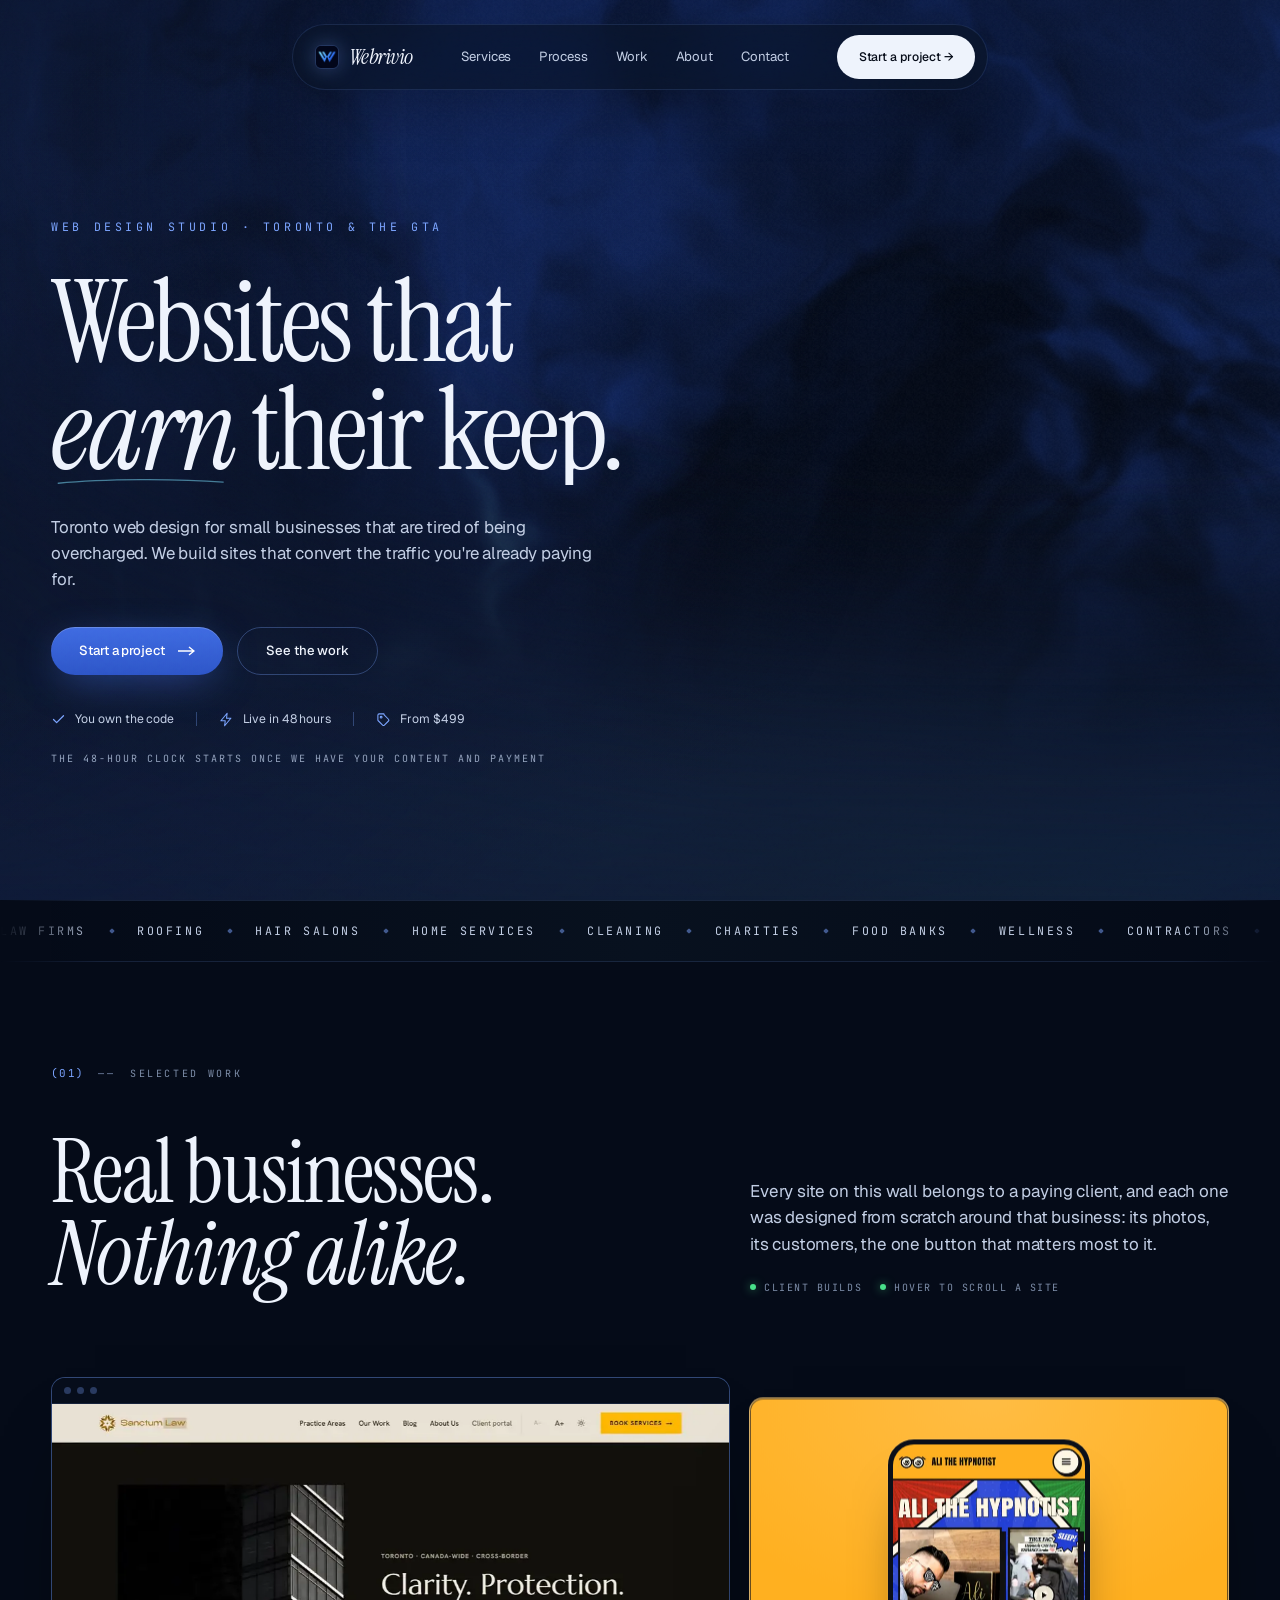
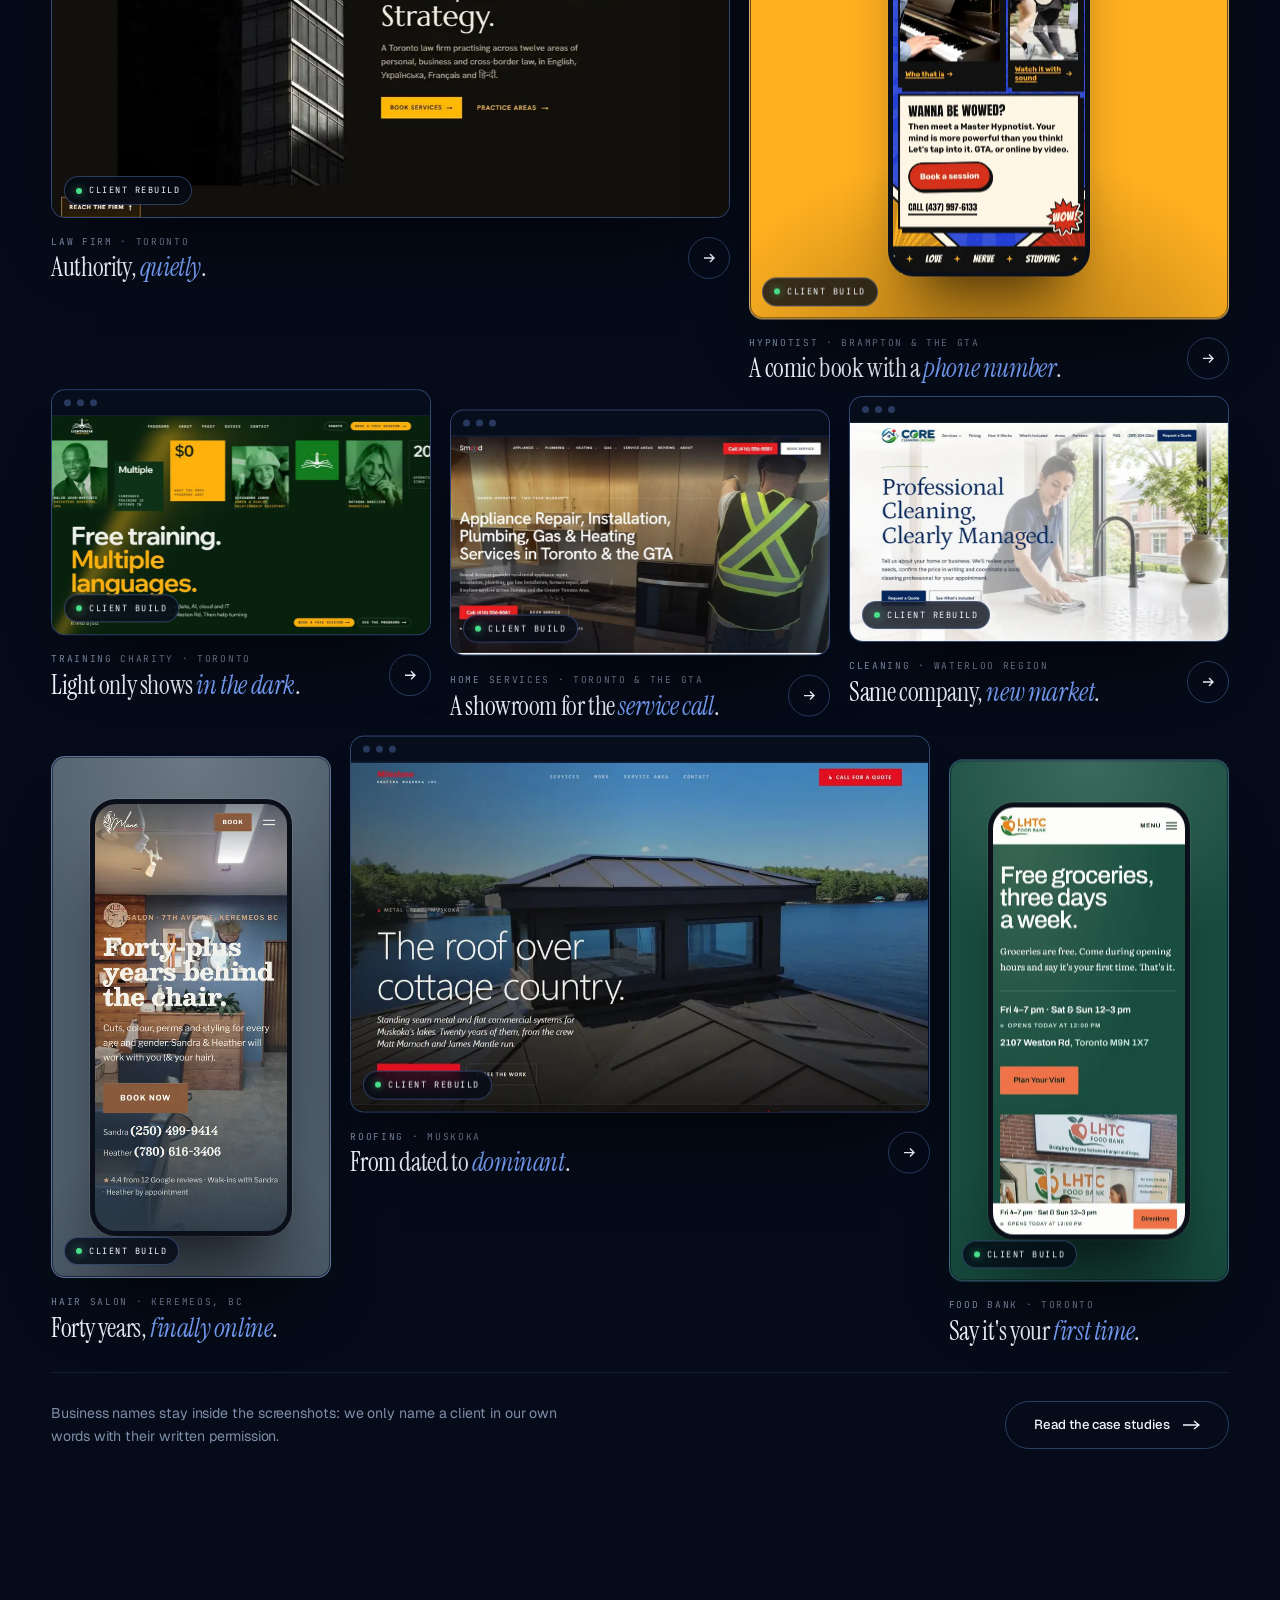
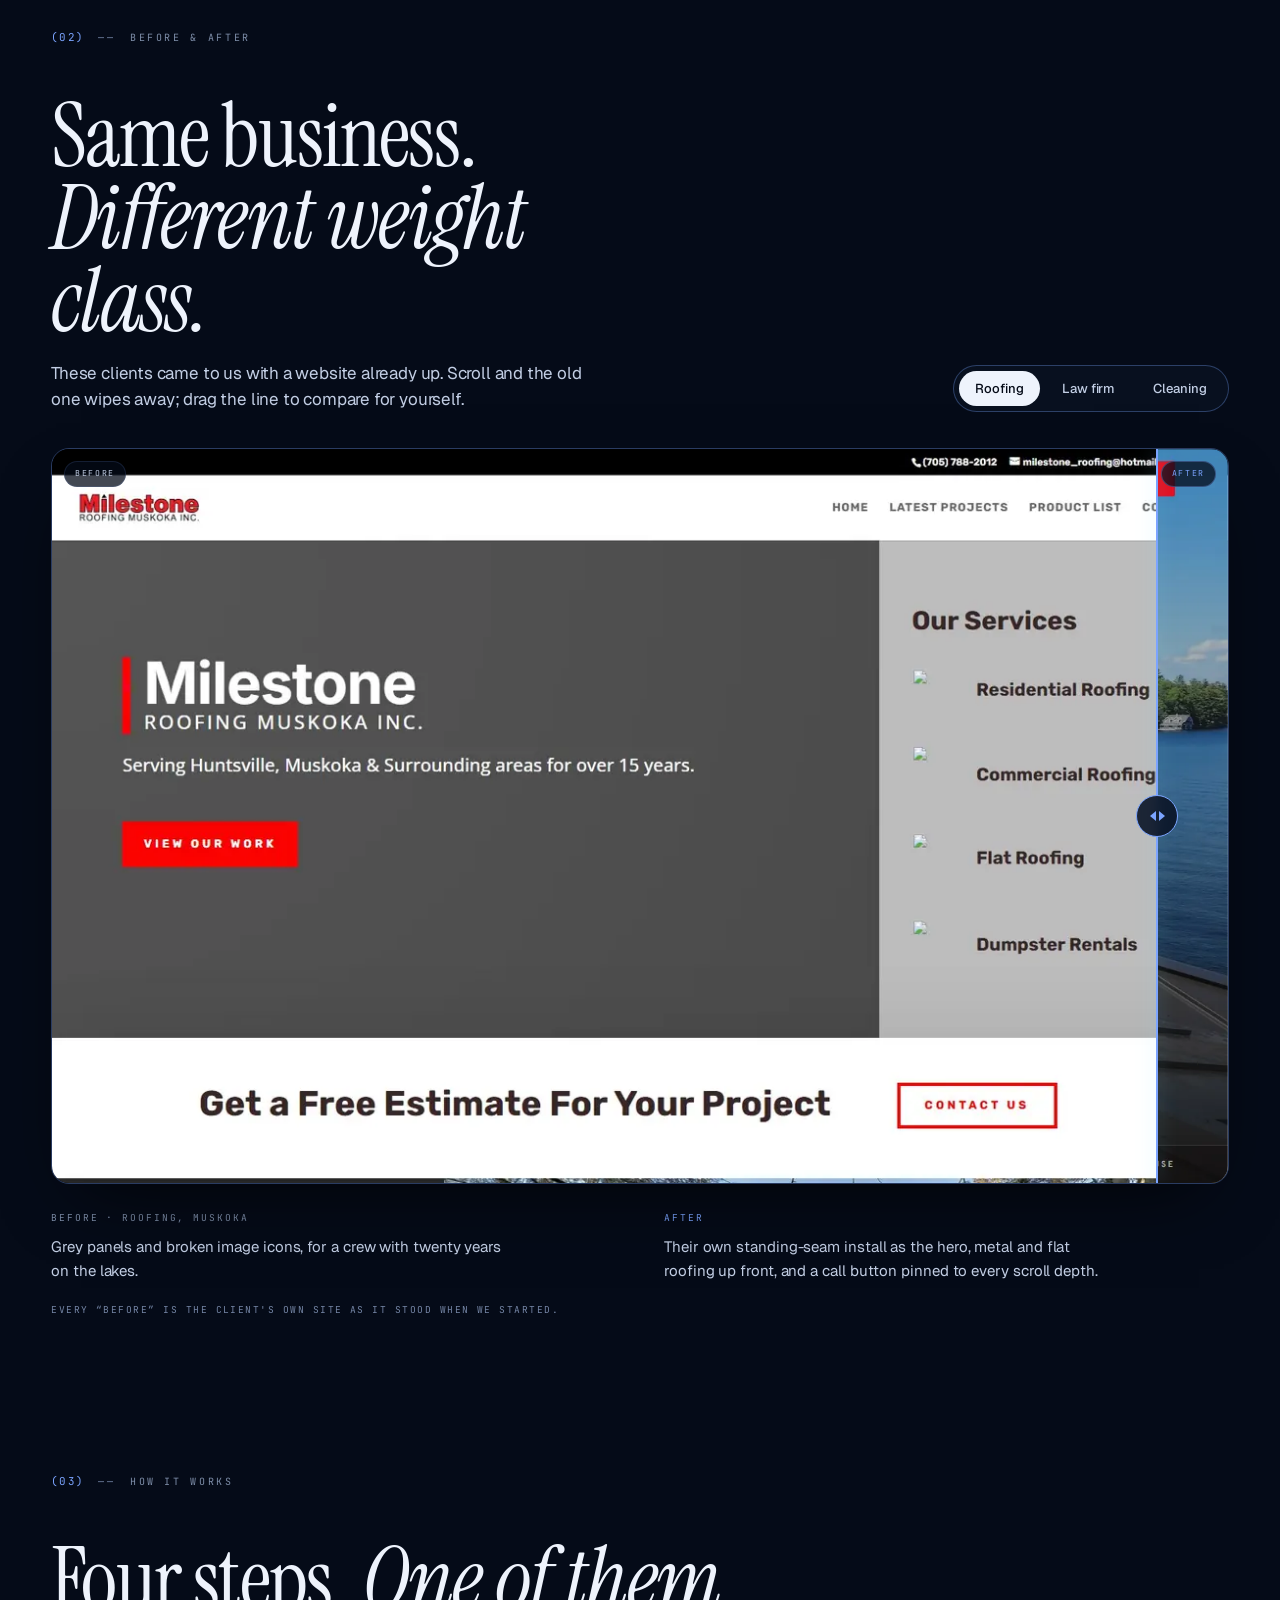
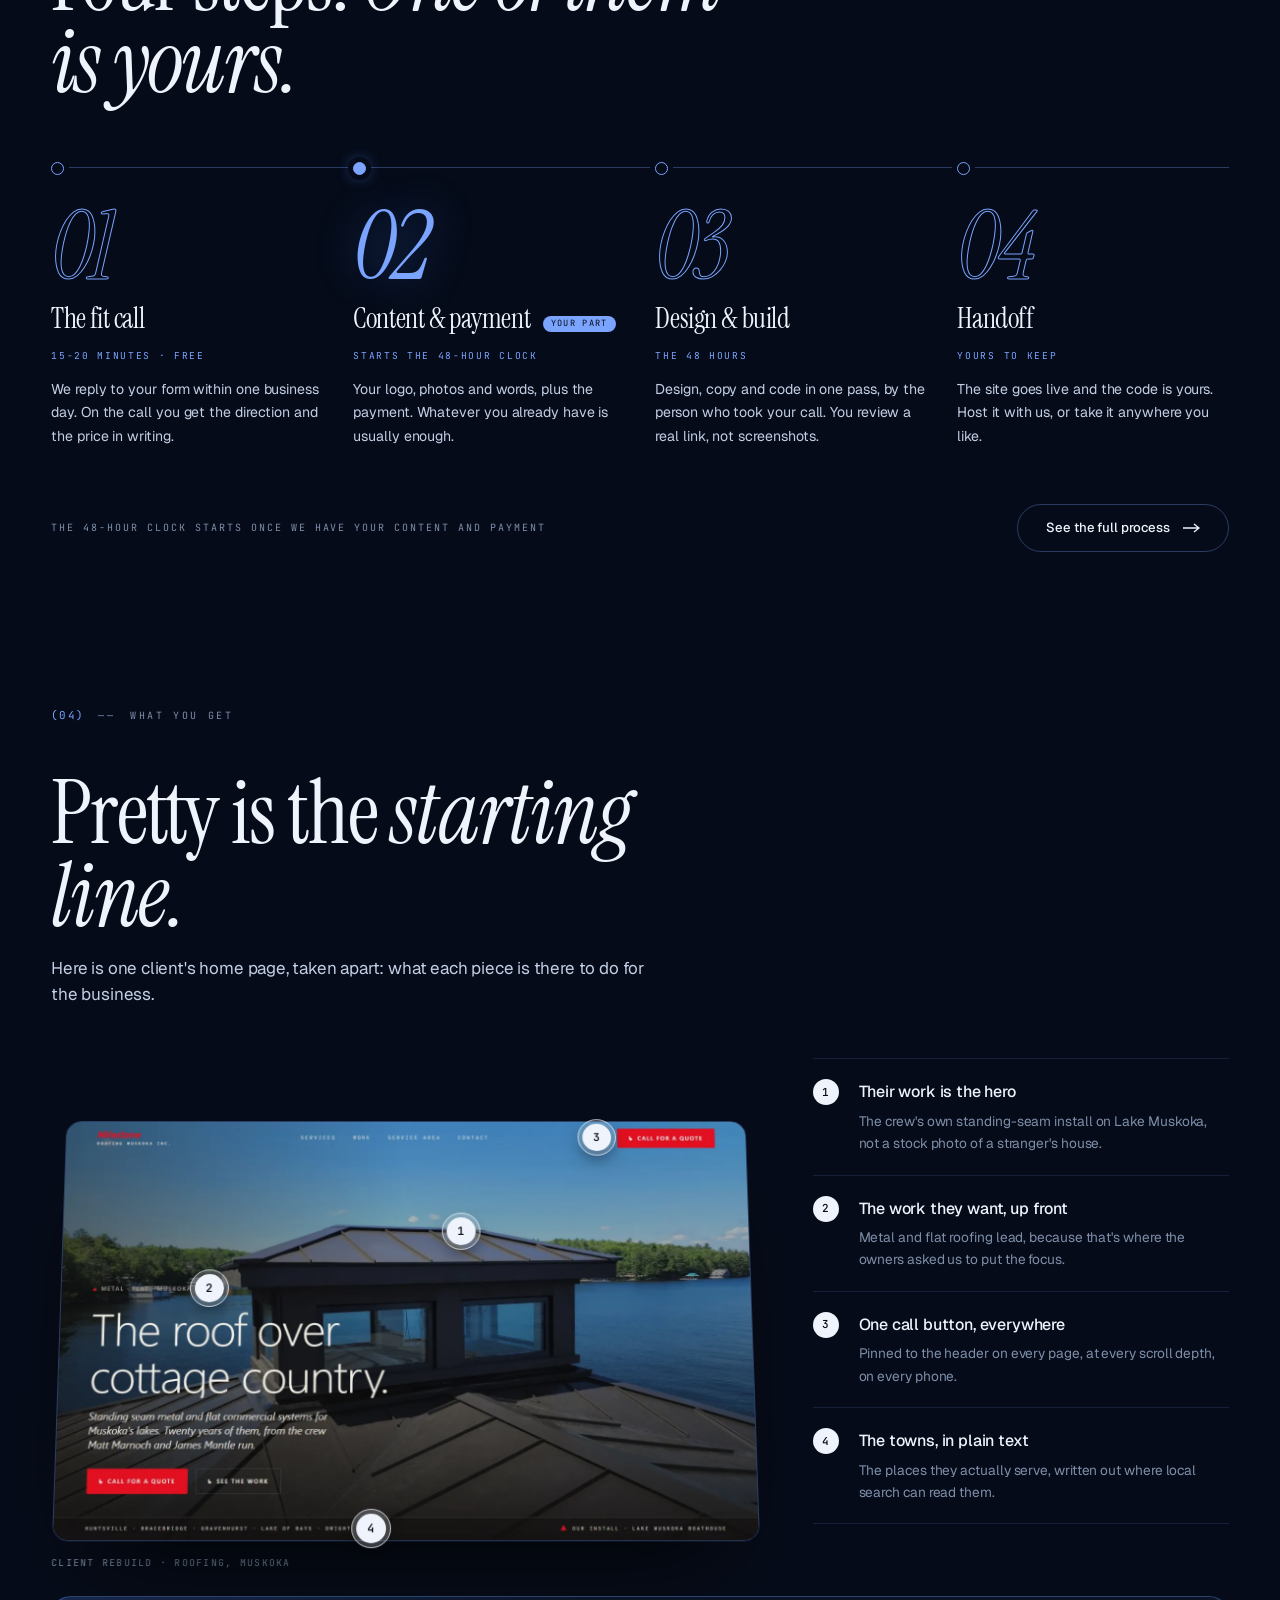
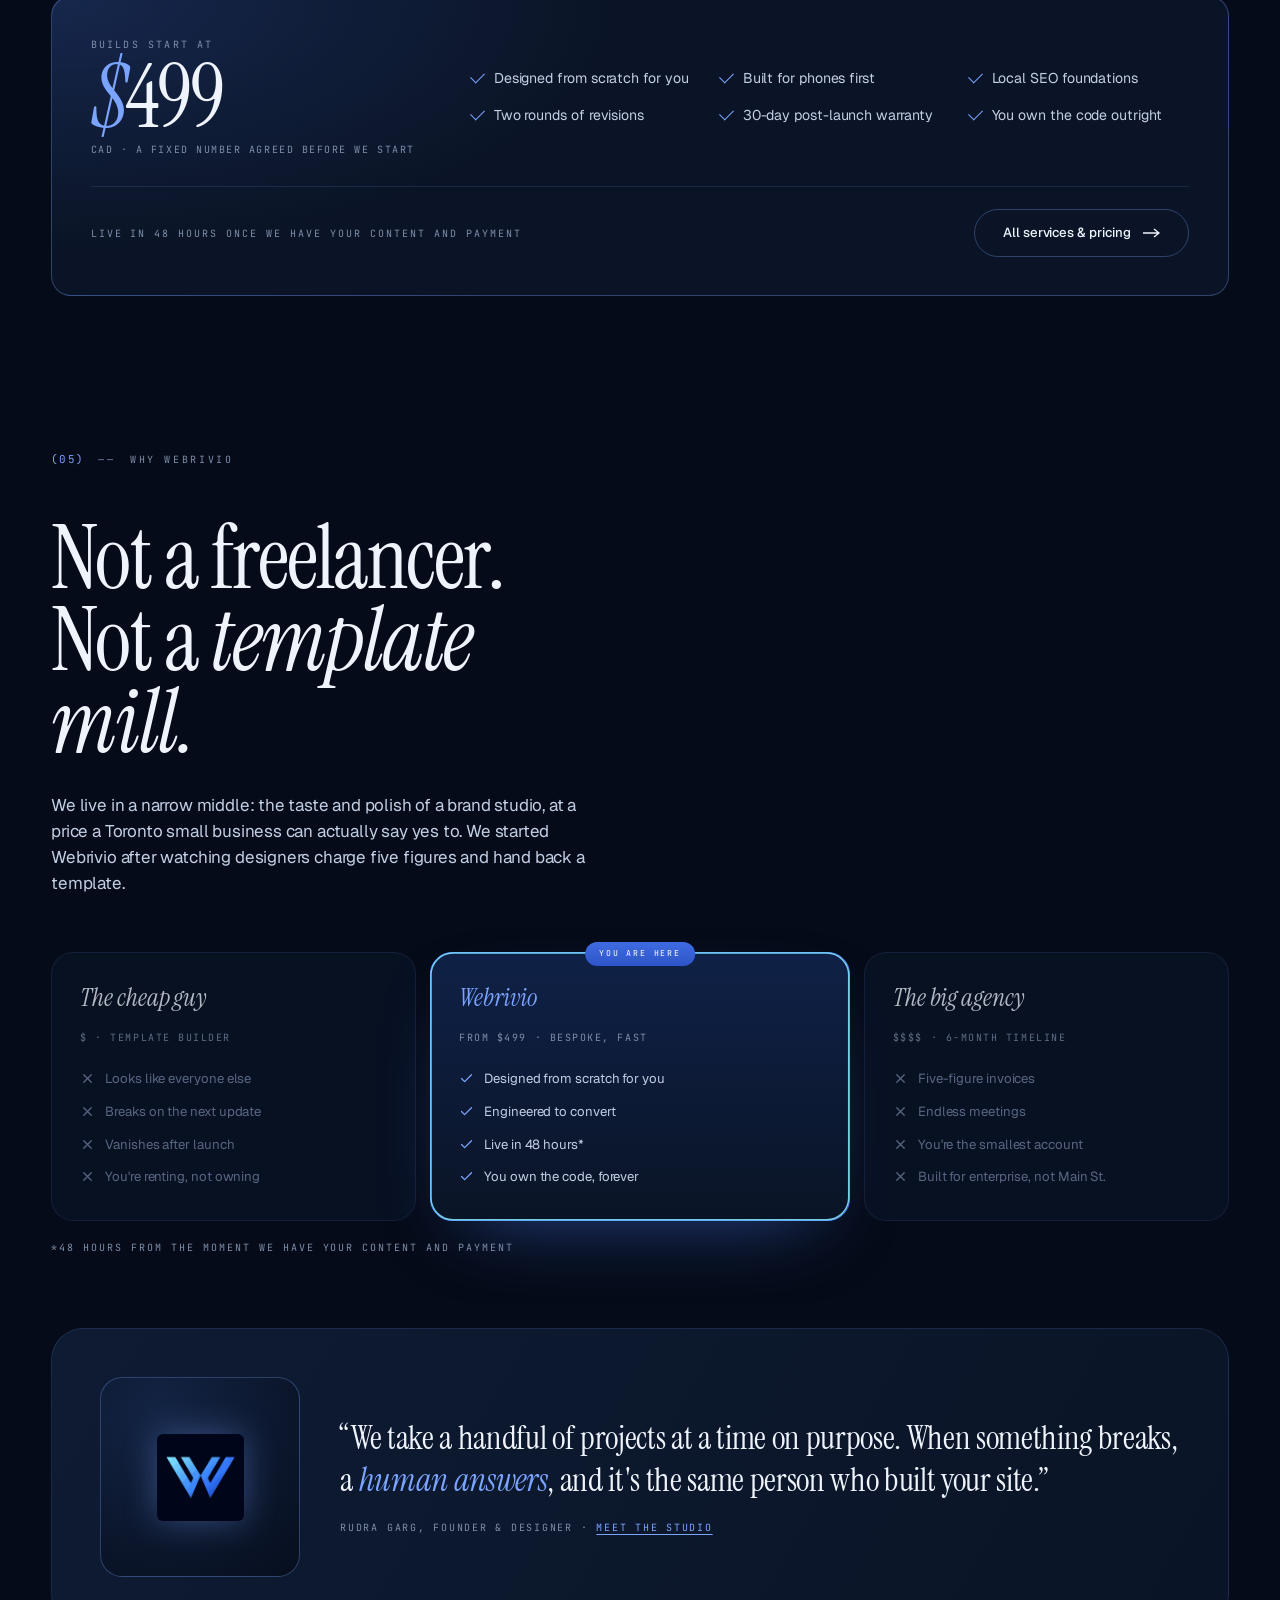
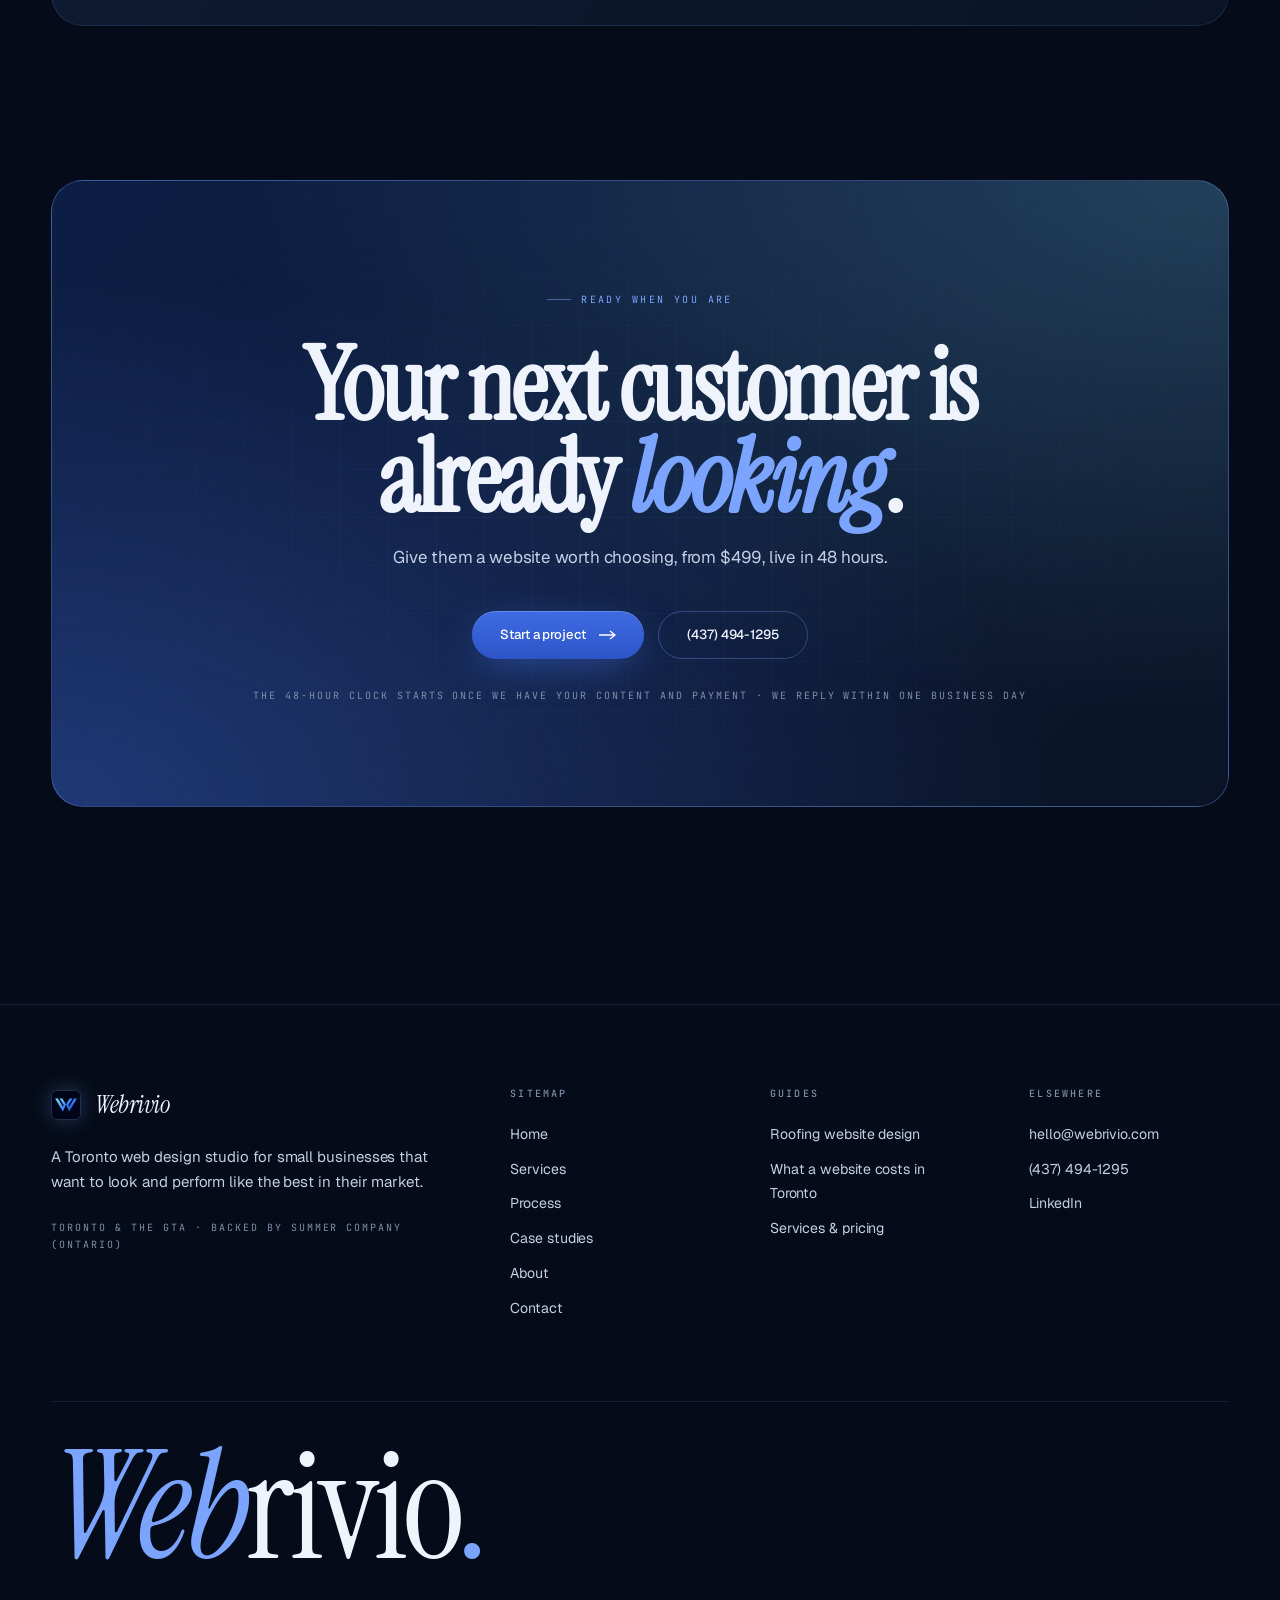
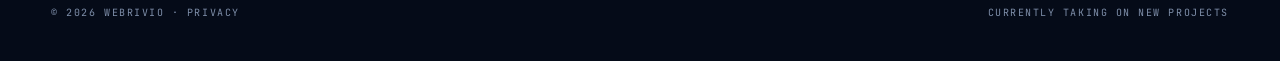
==== commit d67932da: "feat(work): rebuild home + case studies around the eight sold client builds Home: work wall of clien" ====
--- a/index.html
+++ b/index.html
@@ -49,6 +49,7 @@
 <noscript><link rel="stylesheet" href="https://fonts.googleapis.com/css2?family=Instrument+Serif:ital@0;1&family=Geist:wght@300;400;500;600&family=JetBrains+Mono:wght@400;500&display=swap" /></noscript>
 <link rel="stylesheet" href="/assets/styles.css" />
 <link rel="stylesheet" href="/assets/enhance.css" />
+<link rel="stylesheet" href="/assets/work.css" />
 
 <!-- Page-local CSS. Two jobs only:
      1. LCP — the hero no longer waits on app.js. Its entrance is pure CSS and the
@@ -209,15 +210,6 @@
 
 <a class="skip-link" href="#main">Skip to content</a>
 
-<!-- shared SVG defs (gauge gradient) -->
-<svg width="0" height="0" style="position:absolute" aria-hidden="true" focusable="false">
-  <defs>
-    <linearGradient id="gaugeGrad" x1="0" y1="0" x2="1" y2="1">
-      <stop offset="0" stop-color="#4D7EFF"/>
-      <stop offset="1" stop-color="#7FE3FF"/>
-    </linearGradient>
-  </defs>
-</svg>
 
 <div class="progress" aria-hidden="true"></div>
 <div class="cursor" aria-hidden="true"></div>
@@ -307,22 +299,22 @@
 <!-- ============ TICKER ============ -->
 <div class="ticker" aria-hidden="true">
   <div class="ticker-track">
-    <span class="ticker-item"><svg viewBox="0 0 24 24" fill="none"><path d="m3 11 9-7 9 7M5 10v10h14V10" stroke="currentColor" stroke-width="1.6" stroke-linejoin="round"/></svg><span>Roofing</span></span>
-    <span class="ticker-item"><svg viewBox="0 0 24 24" fill="none"><path d="M4 8h12v6a5 5 0 0 1-5 5H9a5 5 0 0 1-5-5V8Zm12 1h2a2 2 0 0 1 0 4h-2M6 3v2M10 3v2M14 3v2" stroke="currentColor" stroke-width="1.6" stroke-linecap="round" stroke-linejoin="round"/></svg><span>Cafés &amp; Tea</span></span>
-    <span class="ticker-item"><svg viewBox="0 0 24 24" fill="none"><path d="M12 3c3 0 4 2 4 5 0 4-1 13-4 13s-4-9-4-13c0-3 1-5 4-5Z" stroke="currentColor" stroke-width="1.6"/></svg><span>Dental</span></span>
-    <span class="ticker-item"><svg viewBox="0 0 24 24" fill="none"><path d="M6 6v12M18 6v12M6 12h12M3 9v6M21 9v6" stroke="currentColor" stroke-width="1.6" stroke-linecap="round"/></svg><span>Fitness</span></span>
-    <span class="ticker-item"><svg viewBox="0 0 24 24" fill="none"><path d="M12 21s-7-5-7-11a7 7 0 0 1 14 0c0 6-7 11-7 11Z" stroke="currentColor" stroke-width="1.6" stroke-linejoin="round"/></svg><span>Medspa</span></span>
+    <span class="ticker-item"><span>Law firms</span></span>
+    <span class="ticker-item"><span>Roofing</span></span>
+    <span class="ticker-item"><span>Hair salons</span></span>
+    <span class="ticker-item"><span>Home services</span></span>
+    <span class="ticker-item"><span>Cleaning</span></span>
+    <span class="ticker-item"><span>Charities</span></span>
+    <span class="ticker-item"><span>Food banks</span></span>
+    <span class="ticker-item"><span>Wellness</span></span>
+    <span class="ticker-item"><span>Contractors</span></span>
+    <span class="ticker-item"><span>Clinics</span></span>
     <span class="ticker-item"><span>Restaurants</span></span>
-    <span class="ticker-item"><span>Salons</span></span>
-    <span class="ticker-item"><svg viewBox="0 0 24 24" fill="none"><path d="M5 8l1-3h12l1 3M4 8h16v3a3 3 0 0 1-3 3v6H7v-6a3 3 0 0 1-3-3V8Z" stroke="currentColor" stroke-width="1.6" stroke-linejoin="round"/></svg><span>Retail</span></span>
-    <span class="ticker-item"><svg viewBox="0 0 24 24" fill="none"><path d="m14 3 4 4-9 9-4 1 1-4 8-8ZM3 21h18" stroke="currentColor" stroke-width="1.6" stroke-linejoin="round"/></svg><span>Contractors</span></span>
-    <span class="ticker-item"><span>Studios</span></span>
-    <span class="ticker-item"><span>Clinics</span></span>
-    <span class="ticker-item"><svg viewBox="0 0 24 24" fill="none"><path d="M12 2v20M5 9c0-3 3-5 7-5M19 13c0 4-3 6-7 6" stroke="currentColor" stroke-width="1.6" stroke-linecap="round"/></svg><span>Landscaping</span></span>
+    <span class="ticker-item"><span>Retail</span></span>
   </div>
 </div>
 
-<!-- ============ SELECTED WORK (proof, high on the page) ============ -->
+<!-- ============ (01) THE WALL: real client builds ============ -->
 <section class="section-pad showcase" id="work" data-atm="0.3" aria-labelledby="work-title">
   <div class="container">
     <div class="section-label">
@@ -330,369 +322,385 @@
       <span class="kind">Selected work</span>
     </div>
 
-    <h2 class="display reveal" id="work-title" style="max-width: 26ch; margin-bottom: 18px;">
-      See it <span class="it">for yourself.</span>
-    </h2>
-    <p class="lede reveal" style="max-width: 52ch;">
-      Roofing, done two very different ways: a concept build that sets our standard, and a rebuild for a working crew. Both are fully working sites, and the rest of the work is one click away.
-    </p>
-
-    <!-- Build 01 — Northline Roofing (fictional brand; concept build) -->
-    <article class="proof reveal">
-      <div class="proof-devices" data-cursor="build 01">
-        <div class="proof-browser">
-          <div class="proof-bar"><i></i><i></i><i></i><span class="url">northlineroofing.demo</span></div>
-          <div class="proof-screen">
-            <picture>
-              <source srcset="/assets/work/northline-scroll.webp" type="image/webp" />
-              <img class="proof-scroll-img" src="/assets/work/northline-scroll.jpg" alt="A concept build for a Toronto roofing company, shown scrolling live" width="1024" height="2914" loading="lazy" decoding="async" />
-            </picture>
-          </div>
-          <span class="proof-live-tag"><span class="live-dot" aria-hidden="true"></span> Concept build · live</span>
-        </div>
-        <div class="proof-phone">
-          <picture>
-            <source srcset="/assets/work/northline-phone.webp" type="image/webp" />
-            <img src="/assets/work/northline-phone.jpg" alt="The same roofing concept build on a phone, with a legible mobile layout" width="390" height="844" loading="lazy" decoding="async" />
-          </picture>
-        </div>
-      </div>
-      <div class="proof-info">
-        <span class="work-tag">Concept build · Roofing · Fictional brand</span>
-        <h3>The obvious local <span class="it">choice</span>.</h3>
-        <p>How we'd take a referral-only roofer online for good: homeowner language, crew-first photography, and a quote path that never leaves the screen.</p>
-        <ul class="proof-points">
-          <li>Split hero built for full-bleed jobsite photography</li>
-          <li>Persistent tap-to-call rail on mobile</li>
-          <li>Local-SEO structure baked in</li>
-        </ul>
-      </div>
-    </article>
-
-    <!-- Build 02 — Muskoka roofing contractor (client rebuild) -->
-    <article class="proof flip reveal">
-      <div class="proof-devices" data-cursor="build 02">
-        <div class="proof-browser">
-          <div class="proof-bar"><i></i><i></i><i></i><span class="url">client rebuild</span></div>
-          <div class="proof-screen">
-            <picture>
-              <source srcset="/assets/work/roofing-muskoka-scroll.webp" type="image/webp" />
-              <img class="proof-scroll-img" src="/assets/work/roofing-muskoka-scroll.jpg" alt="A client rebuild for a Muskoka roofing company, shown scrolling live" width="1024" height="2914" loading="lazy" decoding="async" />
-            </picture>
-          </div>
-          <span class="proof-live-tag"><span class="live-dot" aria-hidden="true"></span> Client rebuild</span>
-        </div>
-        <div class="proof-phone">
-          <picture>
-            <source srcset="/assets/work/roofing-muskoka-phone.webp" type="image/webp" />
-            <img src="/assets/work/roofing-muskoka-phone.jpg" alt="The same roofing client rebuild on a phone, with a legible mobile layout" width="390" height="844" loading="lazy" decoding="async" />
-          </picture>
-        </div>
-      </div>
-      <div class="proof-info">
-        <span class="work-tag">Client rebuild · Roofing · Muskoka</span>
-        <h3>From dated to <span class="it">dominant</span>.</h3>
-        <p>A veteran roofing crew was carrying a website from another era: grey panels, broken image icons, a template shrug. The rebuild leads with what they actually have: standing-seam metalwork over the lakes, photographed the way it deserves.</p>
-        <ul class="proof-points">
-          <li>Full-bleed jobsite photography as the hero, not stock</li>
-          <li>Every roof type gets its own page and its own proof</li>
-          <li>Drag the before-and-after on the case studies page</li>
-        </ul>
-      </div>
-    </article>
-
-    <div style="margin-top: 12px; display: flex; justify-content: flex-end;">
-      <a class="btn btn-ghost reveal" href="/case-studies">
-        <span>See all case studies</span>
+    <div class="wall-head">
+      <h2 class="display reveal" id="work-title">
+        Real businesses.<br/><span class="it">Nothing alike.</span>
+      </h2>
+      <div class="reveal">
+        <p class="lede">Every site on this wall belongs to a paying client, and each one was designed from scratch around that business: its photos, its customers, the one button that matters most to it.</p>
+        <div class="wall-legend" aria-hidden="true"><span>Client builds</span><span class="hover-hint">Hover to scroll a site</span></div>
+      </div>
+    </div>
+
+    <div class="wall">
+      <!-- row 1 -->
+      <a class="tile wide reveal" href="/case-studies#lawfirm" style="--span:7" data-depth="0.5" data-cursor="view">
+        <div class="tile-frame is-desk">
+          <div class="tile-bar" aria-hidden="true"><i></i><i></i><i></i></div>
+          <div class="tile-shot">
+            <picture>
+              <source srcset="/assets/work/lawfirm-scroll.webp" type="image/webp" />
+              <img src="/assets/work/lawfirm-scroll.jpg" alt="Home page of a Toronto law firm website in black and gold, with an editorial serif headline" width="1024" height="2914" loading="lazy" decoding="async" />
+            </picture>
+          </div>
+          <span class="tile-badge">Client rebuild</span>
+        </div>
+        <div class="tile-meta">
+          <span class="tile-tag">Law firm · Toronto</span>
+          <h3 class="tile-title">Authority, <em>quietly</em>.</h3>
+          <span class="tile-go" aria-hidden="true"><svg viewBox="0 0 16 16" fill="none"><path d="M3 8h10m-4-4 4 4-4 4" stroke="currentColor" stroke-width="1.4"/></svg></span>
+        </div>
+      </a>
+
+      <a class="tile reveal" href="/case-studies#hypnotist" style="--span:5" data-depth="1.1" data-cursor="view">
+        <div class="tile-frame is-stage" style="--stage:#ffb020">
+          <div class="tile-phone">
+            <picture>
+              <source srcset="/assets/work/hypnotist-phone.webp" type="image/webp" />
+              <img src="/assets/work/hypnotist-phone.jpg" alt="A hypnotist's website on a phone, drawn as a comic book cover in yellow, blue and red" width="390" height="844" loading="lazy" decoding="async" />
+            </picture>
+          </div>
+          <span class="tile-badge">Client build</span>
+        </div>
+        <div class="tile-meta">
+          <span class="tile-tag">Hypnotist · Brampton &amp; the GTA</span>
+          <h3 class="tile-title">A comic book with a <em>phone number</em>.</h3>
+          <span class="tile-go" aria-hidden="true"><svg viewBox="0 0 16 16" fill="none"><path d="M3 8h10m-4-4 4 4-4 4" stroke="currentColor" stroke-width="1.4"/></svg></span>
+        </div>
+      </a>
+
+      <!-- row 2 -->
+      <a class="tile reveal" href="/case-studies#training" style="--span:4" data-depth="0.3" data-cursor="view">
+        <div class="tile-frame is-desk">
+          <div class="tile-bar" aria-hidden="true"><i></i><i></i><i></i></div>
+          <div class="tile-shot">
+            <picture>
+              <source srcset="/assets/work/training-scroll.webp" type="image/webp" />
+              <img src="/assets/work/training-scroll.jpg" alt="A charity training centre's website in deep green and amber, headed Free training. Multiple languages." width="1024" height="2914" loading="lazy" decoding="async" />
+            </picture>
+          </div>
+          <span class="tile-badge">Client build</span>
+        </div>
+        <div class="tile-meta">
+          <span class="tile-tag">Training charity · Toronto</span>
+          <h3 class="tile-title">Light only shows <em>in the dark</em>.</h3>
+          <span class="tile-go" aria-hidden="true"><svg viewBox="0 0 16 16" fill="none"><path d="M3 8h10m-4-4 4 4-4 4" stroke="currentColor" stroke-width="1.4"/></svg></span>
+        </div>
+      </a>
+
+      <a class="tile reveal" href="/case-studies#homeservices" style="--span:4" data-depth="0.9" data-cursor="view">
+        <div class="tile-frame is-desk">
+          <div class="tile-bar" aria-hidden="true"><i></i><i></i><i></i></div>
+          <div class="tile-shot">
+            <picture>
+              <source srcset="/assets/work/homeservices-scroll.webp" type="image/webp" />
+              <img src="/assets/work/homeservices-scroll.jpg" alt="A Toronto appliance, plumbing, gas and heating company's website with a technician photo and a red call button" width="1024" height="2914" loading="lazy" decoding="async" />
+            </picture>
+          </div>
+          <span class="tile-badge">Client build</span>
+        </div>
+        <div class="tile-meta">
+          <span class="tile-tag">Home services · Toronto &amp; the GTA</span>
+          <h3 class="tile-title">A showroom for the <em>service call</em>.</h3>
+          <span class="tile-go" aria-hidden="true"><svg viewBox="0 0 16 16" fill="none"><path d="M3 8h10m-4-4 4 4-4 4" stroke="currentColor" stroke-width="1.4"/></svg></span>
+        </div>
+      </a>
+
+      <a class="tile reveal" href="/case-studies#cleaning" style="--span:4" data-depth="0.5" data-cursor="view">
+        <div class="tile-frame is-desk">
+          <div class="tile-bar" aria-hidden="true"><i></i><i></i><i></i></div>
+          <div class="tile-shot">
+            <picture>
+              <source srcset="/assets/work/cleaning-scroll.webp" type="image/webp" />
+              <img src="/assets/work/cleaning-scroll.jpg" alt="A cleaning company's website in cool morning light and navy, headed Professional Cleaning, Clearly Managed." width="1024" height="2914" loading="lazy" decoding="async" />
+            </picture>
+          </div>
+          <span class="tile-badge">Client rebuild</span>
+        </div>
+        <div class="tile-meta">
+          <span class="tile-tag">Cleaning · Waterloo Region</span>
+          <h3 class="tile-title">Same company, <em>new market</em>.</h3>
+          <span class="tile-go" aria-hidden="true"><svg viewBox="0 0 16 16" fill="none"><path d="M3 8h10m-4-4 4 4-4 4" stroke="currentColor" stroke-width="1.4"/></svg></span>
+        </div>
+      </a>
+
+      <!-- row 3 -->
+      <a class="tile reveal" href="/case-studies#salon" style="--span:3" data-depth="1.0" data-cursor="view">
+        <div class="tile-frame is-stage" style="--stage:#4f5d6b">
+          <div class="tile-phone">
+            <picture>
+              <source srcset="/assets/work/salon-v2-phone.webp" type="image/webp" />
+              <img src="/assets/work/salon-v2-phone.jpg" alt="A small-town hair salon's website on a phone, with a wood-panelled salon photo and a Book now button" width="390" height="844" loading="lazy" decoding="async" />
+            </picture>
+          </div>
+          <span class="tile-badge">Client build</span>
+        </div>
+        <div class="tile-meta">
+          <span class="tile-tag">Hair salon · Keremeos, BC</span>
+          <h3 class="tile-title">Forty years, <em>finally online</em>.</h3>
+        </div>
+      </a>
+
+      <a class="tile wide reveal" href="/case-studies#roofing" style="--span:6" data-depth="0.4" data-cursor="view">
+        <div class="tile-frame is-desk">
+          <div class="tile-bar" aria-hidden="true"><i></i><i></i><i></i></div>
+          <div class="tile-shot">
+            <picture>
+              <source srcset="/assets/work/roofing-v2-scroll.webp" type="image/webp" />
+              <img src="/assets/work/roofing-v2-scroll.jpg" alt="A Muskoka roofing company's website with a full-bleed photo of a standing-seam metal roof over a lake" width="1024" height="2914" loading="lazy" decoding="async" />
+            </picture>
+          </div>
+          <span class="tile-badge">Client rebuild</span>
+        </div>
+        <div class="tile-meta">
+          <span class="tile-tag">Roofing · Muskoka</span>
+          <h3 class="tile-title">From dated to <em>dominant</em>.</h3>
+          <span class="tile-go" aria-hidden="true"><svg viewBox="0 0 16 16" fill="none"><path d="M3 8h10m-4-4 4 4-4 4" stroke="currentColor" stroke-width="1.4"/></svg></span>
+        </div>
+      </a>
+
+      <a class="tile reveal" href="/case-studies#foodbank" style="--span:3" data-depth="1.1" data-cursor="view">
+        <div class="tile-frame is-stage" style="--stage:#184d3f">
+          <div class="tile-phone">
+            <picture>
+              <source srcset="/assets/work/foodbank-phone.webp" type="image/webp" />
+              <img src="/assets/work/foodbank-phone.jpg" alt="A community food bank's website on a phone, leading with its opening hours on a green ground" width="390" height="844" loading="lazy" decoding="async" />
+            </picture>
+          </div>
+          <span class="tile-badge">Client build</span>
+        </div>
+        <div class="tile-meta">
+          <span class="tile-tag">Food bank · Toronto</span>
+          <h3 class="tile-title">Say it's your <em>first time</em>.</h3>
+        </div>
+      </a>
+    </div>
+
+    <div class="wall-foot reveal">
+      <p>Business names stay inside the screenshots: we only name a client in our own words with their written permission.</p>
+      <a class="btn btn-ghost" href="/case-studies">
+        <span>Read the case studies</span>
         <svg class="arrow" viewBox="0 0 18 10" fill="none" aria-hidden="true"><path d="M1 5h16m-5-4 5 4-5 4" stroke="currentColor" stroke-width="1.4"/></svg>
       </a>
     </div>
   </div>
 </section>
 
-<!-- ============ THE UNSEEN COST ============ -->
-<section class="section-pad tight" id="cost" data-atm="0.2" aria-labelledby="problem-title">
+<!-- ============ (02) BEFORE & AFTER ============ -->
+<section class="section-pad tight xf" id="before-after" data-atm="0.4" aria-labelledby="xf-title">
   <div class="container">
     <div class="section-label">
       <span class="num">(02)</span>
-      <span class="kind">The unseen cost</span>
-    </div>
-
-    <div class="leak-wrap">
-      <aside class="leak-meter reveal">
-        <span class="leak-eyebrow">Illustrative: the monthly leak</span>
-        <div class="funnel" aria-hidden="true">
-          <svg class="funnel-svg" viewBox="0 0 260 300" preserveAspectRatio="xMidYMid meet">
-            <defs>
-              <linearGradient id="funnelG" x1="0" y1="0" x2="0" y2="1">
-                <stop offset="0" stop-color="#7BA4FF"/>
-                <stop offset="1" stop-color="#7FE3FF"/>
-              </linearGradient>
-              <linearGradient id="funnelFill" x1="0" y1="0" x2="0" y2="1">
-                <stop offset="0" stop-color="rgba(127,164,255,0.16)"/>
-                <stop offset="1" stop-color="rgba(127,227,255,0.04)"/>
-              </linearGradient>
-            </defs>
-            <!-- funnel body: a clean, rounded intake tapering to a leaking neck -->
-            <path class="funnel-fill" d="M28 32 H232 L150 186 V240 H110 V186 Z"/>
-            <path class="funnel-outline" d="M28 32 H232 L150 186 V240 H110 V186 Z"/>
-            <!-- chamber dividers, following the taper -->
-            <line class="funnel-divider" x1="60" y1="92" x2="200" y2="92"/>
-            <line class="funnel-divider" x1="91" y1="150" x2="169" y2="150"/>
-            <!-- soft glow at the drain -->
-            <ellipse class="funnel-drain" cx="130" cy="240" rx="20" ry="5"/>
-            <!-- chamber labels -->
-            <text class="funnel-label" x="130" y="66" text-anchor="middle">VISITORS</text>
-            <text class="funnel-label" x="130" y="124" text-anchor="middle">DOUBT</text>
-            <text class="funnel-label" x="130" y="176" text-anchor="middle">GONE</text>
-          </svg>
-          <div class="funnel-drips" aria-hidden="true"></div>
-        </div>
-        <div class="leak-exit">
-          <div class="leak-amount"><span class="cur">$</span><span data-count-to="1840" data-count-comma="1" data-count-dur="2200">1,840</span><span class="per">/mo*</span></div>
-          <p class="leak-sub">A rough estimate of the leads a slow, unconvincing site lets slip each month. Money you already paid to attract.</p>
-        </div>
-        <p class="leak-disc">*Illustrative estimate. Your number depends on traffic and close rate.</p>
-      </aside>
-
-      <div class="leak-list">
-        <h2 class="split-heading reveal" id="problem-title" style="font-size:clamp(34px,4.4vw,68px); margin-bottom:36px;">
-          A bad website doesn't just <span class="bad">look dated</span>.
-          It quietly <span class="good">loses you money</span> every week.
+      <span class="kind">Before &amp; after</span>
+    </div>
+
+    <div class="xf-head">
+      <div>
+        <h2 class="display reveal" id="xf-title" style="max-width: 15ch; margin-bottom: 18px;">
+          Same business. <span class="it">Different weight class.</span>
         </h2>
-        <div class="bullet-list" data-stagger>
-          <div class="bullet reveal">
-            <span class="bullet-num">01</span>
-            <div>
-              <span class="bullet-glyph" aria-hidden="true"><svg viewBox="0 0 24 24" fill="none"><circle pathLength="1" cx="12" cy="12" r="9" stroke="currentColor" stroke-width="1.6"/><path pathLength="1" d="M12 7v5l3 2" stroke="currentColor" stroke-width="1.6" stroke-linecap="round"/></svg></span>
-              <h3>Visitors decide before they read a word</h3>
-              <p>Most people give a website a few seconds. If it loads slowly or looks like a template, they hit back and call whoever is next on the list.</p>
-            </div>
-          </div>
-          <div class="bullet reveal">
-            <span class="bullet-num">02</span>
-            <div>
-              <span class="bullet-glyph" aria-hidden="true"><svg viewBox="0 0 24 24" fill="none"><path pathLength="1" d="M3 5h18l-7 8v5l-4 2v-7L3 5Z" stroke="currentColor" stroke-width="1.6" stroke-linejoin="round"/></svg></span>
-              <h3>Ad spend leaks straight through</h3>
-              <p>Every Google click costs real money. If the site doesn't turn those clicks into calls, you're paying to send customers to whoever they find next.</p>
-            </div>
-          </div>
-          <div class="bullet reveal">
-            <span class="bullet-num">03</span>
-            <div>
-              <span class="bullet-glyph" aria-hidden="true"><svg viewBox="0 0 24 24" fill="none"><path pathLength="1" d="M3 12l4-4 4 3 3-3 4 3 3-2M3 12v4l4 3 4-2 3 2 4-3 3 1v-3" stroke="currentColor" stroke-width="1.6" stroke-linecap="round" stroke-linejoin="round"/></svg></span>
-              <h3>You lose the trust war before hello</h3>
-              <p>In service industries the website is the first handshake. A site that looks cheap makes your quote feel expensive before you've said a word.</p>
-            </div>
-          </div>
-          <div class="bullet reveal">
-            <span class="bullet-num">04</span>
-            <div>
-              <span class="bullet-glyph" aria-hidden="true"><svg viewBox="0 0 24 24" fill="none"><path pathLength="1" d="M4 10v4h3l7 4V6l-7 4H4Z" stroke="currentColor" stroke-width="1.6" stroke-linejoin="round"/><path pathLength="1" d="M18 9a4 4 0 0 1 0 6" stroke="currentColor" stroke-width="1.6" stroke-linecap="round"/></svg></span>
-              <h3>Your reputation outgrows your presence</h3>
-              <p>You've earned the reviews, the referrals, the work. The website is where a new customer goes to double-check all of it, and it should hold up.</p>
-            </div>
-          </div>
-        </div>
-        <p class="reveal" style="margin-top: 32px; color: var(--mute);">Want the actual numbers behind this? Read <a href="/website-cost-toronto" style="color: var(--accent-glow);">what a website really costs in Toronto</a>.</p>
-      </div>
-    </div>
+        <p class="lede reveal" style="max-width: 50ch;">These clients came to us with a website already up. Scroll and the old one wipes away; drag the line to compare for yourself.</p>
+      </div>
+      <div class="xf-tabs" role="tablist" aria-label="Choose a rebuild" hidden>
+        <button class="xf-tab" role="tab" type="button" id="xf-t1" aria-controls="xf-p1" aria-selected="true">Roofing</button>
+        <button class="xf-tab" role="tab" type="button" id="xf-t2" aria-controls="xf-p2" aria-selected="false">Law firm</button>
+        <button class="xf-tab" role="tab" type="button" id="xf-t3" aria-controls="xf-p3" aria-selected="false">Cleaning</button>
+      </div>
+    </div>
+
+    <div class="xf-stack" data-wipe>
+      <div class="xf-pane on" id="xf-p1" role="tabpanel" aria-labelledby="xf-t1">
+        <div class="ba" data-start="50" data-cursor="drag">
+          <div class="ba-pane">
+            <picture>
+              <source srcset="/assets/work/roofing-muskoka-before.webp" type="image/webp" />
+              <img src="/assets/work/roofing-muskoka-before.jpg" alt="Before: the roofing company's previous website, grey panels with broken image icons" width="1200" height="750" loading="lazy" decoding="async" />
+            </picture>
+          </div>
+          <div class="ba-pane ba-after">
+            <picture>
+              <source srcset="/assets/work/roofing-v2-desk.webp" type="image/webp" />
+              <img src="/assets/work/roofing-v2-desk.jpg" alt="After: a full-bleed photo of a standing-seam metal roof over a Muskoka lake, with a quote button in view" width="1440" height="900" loading="lazy" decoding="async" />
+            </picture>
+          </div>
+          <span class="ba-label before">Before</span>
+          <span class="ba-label after">After</span>
+          <input class="ba-range" type="range" min="0" max="100" step="1" value="50" aria-label="Compare the roofing company's old and new websites" />
+          <div class="ba-handle" aria-hidden="true"><div class="ba-knob"><span class="l"></span><span class="r"></span></div></div>
+        </div>
+        <div class="xf-cap">
+          <div class="side"><span class="k">Before · Roofing, Muskoka</span><p>Grey panels and broken image icons, for a crew with twenty years on the lakes.</p></div>
+          <div class="side after"><span class="k">After</span><p>Their own standing-seam install as the hero, metal and flat roofing up front, and a call button pinned to every scroll depth.</p></div>
+        </div>
+      </div>
+
+      <div class="xf-pane" id="xf-p2" role="tabpanel" aria-labelledby="xf-t2">
+        <div class="ba" data-start="50" data-cursor="drag">
+          <div class="ba-pane">
+            <picture>
+              <source srcset="/assets/work/lawfirm-before.webp" type="image/webp" />
+              <img src="/assets/work/lawfirm-before.jpg" alt="Before: the law firm's previous website, a stock template layout" width="1200" height="750" loading="lazy" decoding="async" />
+            </picture>
+          </div>
+          <div class="ba-pane ba-after">
+            <picture>
+              <source srcset="/assets/work/lawfirm-after-v2.webp" type="image/webp" />
+              <img src="/assets/work/lawfirm-after-v2.jpg" alt="After: a restrained law firm home page in black and gold, with an architectural photo and an editorial serif headline" width="1200" height="750" loading="lazy" decoding="async" />
+            </picture>
+          </div>
+          <span class="ba-label before">Before</span>
+          <span class="ba-label after">After</span>
+          <input class="ba-range" type="range" min="0" max="100" step="1" value="50" aria-label="Compare the law firm's old and new websites" />
+          <div class="ba-handle" aria-hidden="true"><div class="ba-knob"><span class="l"></span><span class="r"></span></div></div>
+        </div>
+        <div class="xf-cap">
+          <div class="side"><span class="k">Before · Law firm, Toronto</span><p>A template with glowing buttons and a grid behind everything. It looked like a startup, not counsel.</p></div>
+          <div class="side after"><span class="k">After</span><p>Black and gold, hairline rules instead of cards, a page for every practice area, and a guided intake that sorts each inquiry first.</p></div>
+        </div>
+      </div>
+
+      <div class="xf-pane" id="xf-p3" role="tabpanel" aria-labelledby="xf-t3">
+        <div class="ba" data-start="50" data-cursor="drag" style="aspect-ratio: 1200 / 661;">
+          <div class="ba-pane">
+            <picture>
+              <source srcset="/assets/work/cleaning-before.webp" type="image/webp" />
+              <img src="/assets/work/cleaning-before.jpg" alt="Before: the cleaning company's previous website, a centred headline over a stock living-room photo" width="1200" height="661" loading="lazy" decoding="async" />
+            </picture>
+          </div>
+          <div class="ba-pane ba-after">
+            <picture>
+              <source srcset="/assets/work/cleaning-after.webp" type="image/webp" />
+              <img src="/assets/work/cleaning-after.jpg" alt="After: a calm cleaning company home page with a serif headline, navy buttons and a photo of a cleaner at a kitchen counter" width="1200" height="661" loading="lazy" decoding="async" />
+            </picture>
+          </div>
+          <span class="ba-label before">Before</span>
+          <span class="ba-label after">After</span>
+          <input class="ba-range" type="range" min="0" max="100" step="1" value="50" aria-label="Compare the cleaning company's old and new websites" />
+          <div class="ba-handle" aria-hidden="true"><div class="ba-knob"><span class="l"></span><span class="r"></span></div></div>
+        </div>
+        <div class="xf-cap">
+          <div class="side"><span class="k">Before · Cleaning, Waterloo Region</span><p>A site still selling premium Tampa living, after the business had moved to Southwestern Ontario.</p></div>
+          <div class="side after"><span class="k">After</span><p>Cool morning light and brand navy, starting prices on the page, and a quote request that confirms the price in writing before anyone books.</p></div>
+        </div>
+      </div>
+    </div>
+    <p class="xf-hint reveal">Every “before” is the client's own site as it stood when we started.</p>
   </div>
 </section>
 
-<!-- ============ WHAT WE BUILD ============ -->
-<section class="section-pad tight" style="padding-top: 40px;" data-atm="0.25" aria-labelledby="services-title">
+<!-- ============ (03) PROCESS ============ -->
+<section class="section-pad tight" id="how" data-atm="0.25" aria-labelledby="how-title">
   <div class="container">
     <div class="section-label">
       <span class="num">(03)</span>
-      <span class="kind">What we build</span>
-    </div>
-
-    <h2 class="display reveal" id="services-title" style="max-width: 19ch; margin-bottom: 26px;">
-      Toronto web design, <span class="it">purpose-built</span> to convert.
+      <span class="kind">How it works</span>
+    </div>
+
+    <h2 class="display reveal" id="how-title" style="max-width: 17ch;">
+      Four steps. <span class="it">One of them is yours.</span>
     </h2>
-    <p class="lede reveal" style="max-width: 54ch; margin-bottom: 60px;">
-      The price is agreed before we start, from $499, and your site goes live in 48 hours once we have your content and payment.
-    </p>
-
-    <div class="services-grid">
-      <article class="service-card wide reveal">
-        <div>
-          <span class="service-num">01 / Flagship</span>
-          <h3 style="margin-top: 24px;">Custom <span class="it">5-page</span><br/>website design</h3>
-          <p>Home, services, about, portfolio, contact. Designed from scratch around your business, your audience, and the action you want every visitor to take.</p>
-        </div>
-        <span class="card-schematic" aria-hidden="true"><svg viewBox="0 0 96 96" fill="none">
-          <rect pathLength="1" x="14" y="18" width="50" height="60" rx="3" stroke="currentColor" stroke-width="1.6"/>
-          <path pathLength="1" d="M24 34h22M24 44h30M24 54h16" stroke="currentColor" stroke-width="1.6" stroke-linecap="round"/>
-          <path pathLength="1" d="M64 48 78 34l6 6-14 14-8 2 2-8Z" stroke="currentColor" stroke-width="1.6" stroke-linejoin="round"/>
-        </svg></span>
-        <div class="tags">
-          <span class="tag">Bespoke design</span>
-          <span class="tag">Figma → Code</span>
-          <span class="tag">CMS-ready</span>
-        </div>
-      </article>
-
-      <article class="service-card tall reveal">
-        <div>
-          <span class="service-num">02 / Core</span>
-          <h3 style="margin-top: 24px;"><span class="it">Conversion</span> architecture</h3>
-          <p>Every section has a job. We order the page so proof lands before the ask and the next step is obvious the whole way down.</p>
-        </div>
-        <span class="card-schematic" aria-hidden="true"><svg viewBox="0 0 96 96" fill="none">
-          <path pathLength="1" d="M26 20h44L56 37v11l-16 7V37L26 20Z" stroke="currentColor" stroke-width="1.6" stroke-linejoin="round"/>
-          <rect pathLength="1" x="30" y="62" width="36" height="20" rx="3" stroke="currentColor" stroke-width="1.6"/>
-          <path pathLength="1" d="M48 55v7M38 72h20" stroke="currentColor" stroke-width="1.6" stroke-linecap="round"/>
-        </svg></span>
-        <div class="tags">
-          <span class="tag">Lead capture</span>
-          <span class="tag">Quote flow</span>
-          <span class="tag">A/B ready</span>
-          <span class="tag">Analytics</span>
-        </div>
-      </article>
-
-      <article class="service-card reveal">
-        <div>
-          <span class="service-num">03 / Mobile</span>
-          <h3 style="margin-top: 24px;"><span class="it">Phone-first</span> build</h3>
-          <p>Most of your traffic reads the site on a phone. We design for the thumb first, then scale up.</p>
-        </div>
-        <span class="card-schematic" aria-hidden="true"><svg viewBox="0 0 96 96" fill="none">
-          <rect pathLength="1" x="33" y="14" width="30" height="60" rx="6" stroke="currentColor" stroke-width="1.6"/>
-          <path pathLength="1" d="M44 20h8" stroke="currentColor" stroke-width="1.6" stroke-linecap="round"/>
-          <path pathLength="1" d="M37 52a17 17 0 0 0 22 0" stroke="currentColor" stroke-width="1.6" stroke-linecap="round"/>
-          <circle pathLength="1" cx="48" cy="64" r="3" stroke="currentColor" stroke-width="1.6"/>
-        </svg></span>
-        <div class="tags">
-          <span class="tag">Responsive</span>
-          <span class="tag">Fast LCP</span>
-        </div>
-      </article>
-
-      <article class="service-card reveal">
-        <div>
-          <span class="service-num">04 / SEO</span>
-          <h3 style="margin-top: 24px;">Local <span class="it">SEO</span> foundation</h3>
-          <p>Clean semantics, schema, and Core Web Vitals in the green, so Google takes you seriously across Toronto and the GTA.</p>
-        </div>
-        <span class="card-schematic" aria-hidden="true"><svg viewBox="0 0 96 96" fill="none">
-          <path pathLength="1" d="M48 16c8 0 12 6 12 13 0 9-12 21-12 21S36 38 36 29c0-7 4-13 12-13Z" stroke="currentColor" stroke-width="1.6" stroke-linejoin="round"/>
-          <circle pathLength="1" cx="48" cy="29" r="4" stroke="currentColor" stroke-width="1.6"/>
-          <path pathLength="1" d="M28 66h40M28 74h26" stroke="currentColor" stroke-width="1.6" stroke-linecap="round"/>
-        </svg></span>
-        <div class="tags">
-          <span class="tag">Schema</span>
-          <span class="tag">Local markup</span>
-        </div>
-      </article>
-
-      <article class="service-card reveal">
-        <div>
-          <span class="service-num">05 / Care</span>
-          <h3 style="margin-top: 24px;">Hosting<br/>&amp; <span class="it">support</span></h3>
-          <p>Managed hosting, security, monthly updates, and a human who answers when something breaks.</p>
-        </div>
-        <span class="card-schematic" aria-hidden="true"><svg viewBox="0 0 96 96" fill="none">
-          <path pathLength="1" d="M48 16 70 24v16c0 16-11 26-22 32-11-6-22-16-22-32V24l22-8Z" stroke="currentColor" stroke-width="1.6" stroke-linejoin="round"/>
-          <path pathLength="1" d="M34 47h8l4-9 6 15 4-6h6" stroke="currentColor" stroke-width="1.6" stroke-linecap="round" stroke-linejoin="round"/>
-        </svg></span>
-        <div class="tags">
-          <span class="tag">Optional</span>
-          <span class="tag">Monthly</span>
-        </div>
-      </article>
-    </div>
-
-    <div style="margin-top: 48px; display: flex; justify-content: flex-end;">
-      <a class="btn btn-ghost reveal" href="/services">
-        <span>All services &amp; pricing</span>
+
+    <ol class="steps" data-stagger>
+      <li class="step reveal">
+        <span class="step-num" aria-hidden="true">01</span>
+        <h3>The fit call</h3>
+        <span class="dur">15-20 minutes · free</span>
+        <p>We reply to your form within one business day. On the call you get the direction and the price in writing.</p>
+      </li>
+      <li class="step mine reveal">
+        <span class="step-num" aria-hidden="true">02</span>
+        <h3>Content &amp; payment <span class="yours">Your part</span></h3>
+        <span class="dur">Starts the 48-hour clock</span>
+        <p>Your logo, photos and words, plus the payment. Whatever you already have is usually enough.</p>
+      </li>
+      <li class="step reveal">
+        <span class="step-num" aria-hidden="true">03</span>
+        <h3>Design &amp; build</h3>
+        <span class="dur">The 48 hours</span>
+        <p>Design, copy and code in one pass, by the person who took your call. You review a real link, not screenshots.</p>
+      </li>
+      <li class="step reveal">
+        <span class="step-num" aria-hidden="true">04</span>
+        <h3>Handoff</h3>
+        <span class="dur">Yours to keep</span>
+        <p>The site goes live and the code is yours. Host it with us, or take it anywhere you like.</p>
+      </li>
+    </ol>
+
+    <div class="steps-foot reveal">
+      <span class="tiny-mono">The 48-hour clock starts once we have your content and payment</span>
+      <a class="btn btn-ghost" href="/process">
+        <span>See the full process</span>
         <svg class="arrow" viewBox="0 0 18 10" fill="none" aria-hidden="true"><path d="M1 5h16m-5-4 5 4-5 4" stroke="currentColor" stroke-width="1.4"/></svg>
       </a>
     </div>
   </div>
 </section>
 
-<!-- ============ PROOF ============ -->
-<section class="section-pad" style="padding-top: 20px;" data-atm="0.3" aria-labelledby="proof-title">
+<!-- ============ (04) WHAT YOU GET: one build, taken apart ============ -->
+<section class="section-pad tight" id="anatomy" data-atm="0.3" aria-labelledby="anat-title">
   <div class="container">
     <div class="section-label">
       <span class="num">(04)</span>
-      <span class="kind">The proof</span>
-    </div>
-
-    <h2 class="display reveal" id="proof-title" style="max-width: 16ch; margin-bottom: 56px;">
-      Built to a <span class="it">measurable</span> standard.
+      <span class="kind">What you get</span>
+    </div>
+
+    <h2 class="display reveal" id="anat-title" style="max-width: 18ch; margin-bottom: 18px;">
+      Pretty is the <span class="it">starting line.</span>
     </h2>
-
-    <div class="proof-gauges">
-      <div class="gauge-card reveal">
-        <div class="gauge" data-gauge="97">
-          <svg viewBox="0 0 120 120" aria-hidden="true"><circle class="track" cx="60" cy="60" r="54"/><circle class="val" cx="60" cy="60" r="54"/></svg>
-          <div class="gauge-center"><span class="n"><span data-count-to="97" data-count-dur="1700">97</span><span class="u">/100</span></span></div>
-        </div>
-        <div class="g-label">Lighthouse target</div>
-        <div class="g-note">What we build to (≥95)</div>
-      </div>
-
-      <div class="gauge-card reveal">
-        <div class="gauge" data-gauge="99.9">
-          <svg viewBox="0 0 120 120" aria-hidden="true"><circle class="track" cx="60" cy="60" r="54"/><circle class="val" cx="60" cy="60" r="54"/></svg>
-          <div class="gauge-center"><span class="n"><span data-count-to="99.9" data-count-dec="1" data-count-dur="1700">99.9</span><span class="u">%</span></span></div>
-        </div>
-        <div class="g-label">Uptime target</div>
-        <div class="g-note">Hosting SLA target</div>
-      </div>
-
-      <div class="gauge-card reveal">
-        <div class="gauge">
-          <svg viewBox="0 0 120 120" aria-hidden="true"><circle class="track" cx="60" cy="60" r="54"/></svg>
-          <div class="glyph">48h</div>
-        </div>
-        <div class="g-label">Live in</div>
-        <div class="g-note">From content + payment</div>
-      </div>
-
-      <div class="gauge-card reveal">
-        <div class="gauge">
-          <svg viewBox="0 0 120 120" aria-hidden="true"><circle class="track" cx="60" cy="60" r="54"/></svg>
-          <div class="glyph">100%</div>
-        </div>
-        <div class="g-label">Ownership</div>
-        <div class="g-note">You keep the code</div>
-      </div>
-    </div>
-
-    <!-- Niches marquee (honest: a few categories we design for, not client logos) -->
-    <div class="logo-strip reveal" aria-hidden="true">
-      <p class="logo-strip-head">Who we build for across Toronto and the GTA. Yours fits right in.</p>
-      <div class="logo-track">
-        <span class="logo-chip"><svg viewBox="0 0 24 24" fill="none"><path d="m3 11 9-7 9 7M5 10v10h14V10" stroke="currentColor" stroke-width="1.6" stroke-linejoin="round"/></svg><span>Roofing</span></span>
-        <span class="logo-chip"><svg viewBox="0 0 24 24" fill="none"><path d="M4 8h12v6a5 5 0 0 1-5 5H9a5 5 0 0 1-5-5V8Zm12 1h2a2 2 0 0 1 0 4h-2M6 3v2M10 3v2M14 3v2" stroke="currentColor" stroke-width="1.6" stroke-linecap="round" stroke-linejoin="round"/></svg><span>Cafés &amp; Tea</span></span>
-        <span class="logo-chip"><svg viewBox="0 0 24 24" fill="none"><path d="M12 3c3 0 4 2 4 5 0 4-1 13-4 13s-4-9-4-13c0-3 1-5 4-5Z" stroke="currentColor" stroke-width="1.6"/></svg><span>Dental</span></span>
-        <span class="logo-chip"><svg viewBox="0 0 24 24" fill="none"><path d="M12 21s-7-5-7-11a7 7 0 0 1 14 0c0 6-7 11-7 11Z" stroke="currentColor" stroke-width="1.6" stroke-linejoin="round"/></svg><span>Medspa</span></span>
-        <span class="logo-chip"><svg viewBox="0 0 24 24" fill="none"><path d="M5 8l1-3h12l1 3M4 8h16v3a3 3 0 0 1-3 3v6H7v-6a3 3 0 0 1-3-3V8Z" stroke="currentColor" stroke-width="1.6" stroke-linejoin="round"/></svg><span>Retail</span></span>
-        <span class="logo-chip"><svg viewBox="0 0 24 24" fill="none"><path d="M6 6v12M18 6v12M6 12h12M3 9v6M21 9v6" stroke="currentColor" stroke-width="1.6" stroke-linecap="round"/></svg><span>Fitness</span></span>
-        <span class="logo-chip"><svg viewBox="0 0 24 24" fill="none"><path d="m14 3 4 4-9 9-4 1 1-4 8-8ZM3 21h18" stroke="currentColor" stroke-width="1.6" stroke-linejoin="round"/></svg><span>Contractors</span></span>
-        <span class="logo-chip"><svg viewBox="0 0 24 24" fill="none"><path d="M12 2v20M5 9c0-3 3-5 7-5M19 13c0 4-3 6-7 6" stroke="currentColor" stroke-width="1.6" stroke-linecap="round"/></svg><span>Landscaping</span></span>
-      </div>
-    </div>
-
-    <!-- Founder / human moment (photo-free: the brand mark is the visual) -->
-    <div class="founder reveal">
-      <div class="founder-mark" aria-hidden="true">
-        <img src="/assets/logo.png" alt="" width="88" height="88" />
-      </div>
-      <div>
-        <blockquote>“We take a handful of projects at a time on purpose. When something breaks, a <span class="it">human answers</span>, and it's the same person who built your site.”</blockquote>
-        <div class="sig">Rudra Garg, Founder &amp; Designer · <a href="/about">Meet the studio</a></div>
+    <p class="lede reveal" style="max-width: 54ch;">Here is one client's home page, taken apart: what each piece is there to do for the business.</p>
+
+    <div class="anat">
+      <figure class="anat-shot reveal">
+        <div class="anat-stage">
+          <div class="frame">
+            <picture>
+              <source srcset="/assets/work/roofing-v2-desk.webp" type="image/webp" />
+              <img src="/assets/work/roofing-v2-desk.jpg" alt="A Muskoka roofing company's home page, with four numbered markers on the photo, the trade line, the call button and the list of towns" width="1440" height="900" loading="lazy" decoding="async" />
+            </picture>
+          </div>
+          <span class="pin" style="--x:58%; --y:27%" aria-hidden="true">1</span>
+          <span class="pin" style="--x:21.5%; --y:40.8%" aria-hidden="true">2</span>
+          <span class="pin" style="--x:78%; --y:4.1%" aria-hidden="true">3</span>
+          <span class="pin" style="--x:45%; --y:97.2%" aria-hidden="true">4</span>
+        </div>
+        <figcaption class="anat-cap">Client rebuild · Roofing, Muskoka</figcaption>
+      </figure>
+
+      <ol class="anat-list" data-stagger>
+        <li class="reveal"><span class="n" aria-hidden="true">1</span><div><h3>Their work is the hero</h3><p>The crew's own standing-seam install on Lake Muskoka, not a stock photo of a stranger's house.</p></div></li>
+        <li class="reveal"><span class="n" aria-hidden="true">2</span><div><h3>The work they want, up front</h3><p>Metal and flat roofing lead, because that's where the owners asked us to put the focus.</p></div></li>
+        <li class="reveal"><span class="n" aria-hidden="true">3</span><div><h3>One call button, everywhere</h3><p>Pinned to the header on every page, at every scroll depth, on every phone.</p></div></li>
+        <li class="reveal"><span class="n" aria-hidden="true">4</span><div><h3>The towns, in plain text</h3><p>The places they actually serve, written out where local search can read them.</p></div></li>
+      </ol>
+    </div>
+
+    <div class="incl reveal">
+      <div class="incl-price">
+        <span class="from">Builds start at</span>
+        <span class="amt"><em>$</em>499</span>
+        <span class="cad">CAD · a fixed number agreed before we start</span>
+      </div>
+      <ul class="incl-list">
+        <li>Designed from scratch for you</li>
+        <li>Built for phones first</li>
+        <li>Local SEO foundations</li>
+        <li>Two rounds of revisions</li>
+        <li>30-day post-launch warranty</li>
+        <li>You own the code outright</li>
+      </ul>
+      <div class="incl-actions">
+        <span class="tiny-mono">Live in 48 hours once we have your content and payment</span>
+        <a class="btn btn-ghost" href="/services">
+          <span>All services &amp; pricing</span>
+          <svg class="arrow" viewBox="0 0 18 10" fill="none" aria-hidden="true"><path d="M1 5h16m-5-4 5 4-5 4" stroke="currentColor" stroke-width="1.4"/></svg>
+        </a>
       </div>
     </div>
   </div>
 </section>
 
-<!-- ============ WHY WEBRIVIO ============ -->
+<!-- ============ (05) WHY WEBRIVIO ============ -->
 <section class="section-pad tight" data-atm="0.2" aria-labelledby="why-title">
   <div class="container">
     <div class="section-label">
@@ -747,6 +755,17 @@
     </div>
 
     <p class="tiny-mono compare-note reveal">*48 hours from the moment we have your content and payment</p>
+
+    <!-- Founder / human moment -->
+    <div class="founder reveal" style="margin-top: 72px;">
+      <div class="founder-mark" aria-hidden="true">
+        <img src="/assets/logo.png" alt="" width="88" height="88" />
+      </div>
+      <div>
+        <blockquote>“We take a handful of projects at a time on purpose. When something breaks, a <span class="it">human answers</span>, and it's the same person who built your site.”</blockquote>
+        <div class="sig">Rudra Garg, Founder &amp; Designer · <a href="/about">Meet the studio</a></div>
+      </div>
+    </div>
   </div>
 </section>
 
@@ -845,6 +864,7 @@
 <script src="/assets/vendor/gsap.min.js" defer></script>
 <script src="/assets/vendor/ScrollTrigger.min.js" defer></script>
 <script src="/assets/enhance.js" defer></script>
+<script src="/assets/work.js" defer></script>
 <!-- lazy WebGL hero (self-skips on reduced-motion / low-power / no-WebGL) -->
 <script src="/assets/hero.js" defer></script>
 
--- a/assets/work.css
+++ b/assets/work.css
@@ -0,0 +1,450 @@
+/* Webrivio — work-led components (Nov 2026 redesign)
+   The site's problem was never the type or the palette. It was that every section
+   below the hero was text in a navy card. These components put the real builds
+   on the page instead: a wall of client sites, a before/after that wipes as you
+   scroll, a four-step process strip, and one build taken apart with pins.
+   Tokens come from :root in styles.css. No new colours except per-tile "stage"
+   tints, which are sampled from each client's own site. */
+
+/* ============================================================
+   01 · THE WALL (home): a bento of client builds
+   ============================================================ */
+.wall-head {
+  display: grid;
+  grid-template-columns: 1.15fr 0.85fr;
+  gap: clamp(24px, 4vw, 72px);
+  align-items: end;
+  margin-bottom: clamp(40px, 5vw, 72px);
+}
+.wall-head .lede { margin-bottom: 6px; }
+.wall-legend {
+  display: flex; flex-wrap: wrap; gap: 8px 18px;
+  margin-top: 22px;
+  font-family: var(--mono); font-size: 11px; letter-spacing: 0.14em; text-transform: uppercase;
+  color: var(--mute);
+}
+.wall-legend span { display: inline-flex; align-items: center; gap: 8px; }
+.wall-legend span::before {
+  content: ''; width: 6px; height: 6px; border-radius: 50%;
+  background: #48e08a; box-shadow: 0 0 10px rgba(72,224,138,0.6);
+}
+
+.wall {
+  display: grid;
+  grid-template-columns: repeat(12, minmax(0, 1fr));
+  gap: clamp(28px, 2.6vw, 40px) clamp(14px, 1.5vw, 22px);
+}
+.tile {
+  grid-column: span var(--span, 4);
+  display: flex; flex-direction: column; gap: 16px;
+  color: inherit; text-decoration: none;
+  min-width: 0;
+}
+.tile-frame {
+  position: relative;
+  flex: 1;
+  border-radius: 14px;
+  overflow: hidden;
+  background: var(--surface);
+  border: 1px solid var(--border-strong);
+  box-shadow: 0 44px 80px -44px rgba(0,0,0,0.95), 0 0 0 1px rgba(5,11,24,0.6) inset;
+  transition: border-color .4s var(--ease), transform .7s var(--ease-out), box-shadow .7s var(--ease-out);
+  isolation: isolate;
+}
+.tile-frame.is-desk { aspect-ratio: 16 / 10.4; flex: none; }
+.tile-bar {
+  position: absolute; inset: 0 0 auto 0; height: 26px; z-index: 2;
+  display: flex; align-items: center; gap: 6px; padding: 0 12px;
+  background: rgba(6,12,26,0.92);
+  border-bottom: 1px solid var(--border);
+}
+.tile-bar i { width: 7px; height: 7px; border-radius: 50%; background: rgba(123,164,255,0.3); }
+.tile-shot {
+  position: absolute; inset: 26px 0 0 0; overflow: hidden;
+}
+.tile-shot img {
+  position: absolute; top: 0; left: 0;
+  width: 100%; height: auto;
+  transform: translateY(0);
+  transition: transform 7s cubic-bezier(.45,.05,.35,1);
+  will-change: transform;
+}
+/* phone-on-stage tiles: the client's own colour behind a real phone screenshot */
+.tile-frame.is-stage {
+  background: var(--stage, var(--surface-2));
+  display: grid; place-items: center;
+  min-height: 300px;
+}
+.tile-frame.is-stage::before {
+  /* a soft light from above so the flat stage colour reads as a surface */
+  content: ''; position: absolute; inset: 0; z-index: 0;
+  background: radial-gradient(120% 70% at 50% 0%, rgba(255,255,255,0.16), transparent 60%),
+              radial-gradient(90% 60% at 50% 110%, rgba(0,0,0,0.35), transparent 70%);
+}
+.tile-phone {
+  position: relative; z-index: 1;
+  height: 84%;
+  max-height: 520px;
+  aspect-ratio: 390 / 844;
+  border-radius: 26px;
+  overflow: hidden;
+  border: 5px solid #0b0f19;
+  background: #0b0f19;
+  box-shadow: 0 40px 60px -30px rgba(0,0,0,0.75), 0 0 0 1px rgba(255,255,255,0.08);
+  transition: transform .8s var(--ease-out);
+}
+.tile-phone img { display: block; width: 100%; height: 100%; object-fit: cover; object-position: top; }
+.tile-badge {
+  position: absolute; left: 12px; bottom: 12px; z-index: 3;
+  display: inline-flex; align-items: center; gap: 7px;
+  font-family: var(--mono); font-size: 9.5px; letter-spacing: 0.16em; text-transform: uppercase;
+  color: var(--ink);
+  padding: 6px 11px; border-radius: 999px;
+  background: rgba(5,11,24,0.78); border: 1px solid var(--border-strong);
+  backdrop-filter: blur(8px); -webkit-backdrop-filter: blur(8px);
+}
+.tile-badge::before {
+  content: ''; width: 6px; height: 6px; border-radius: 50%;
+  background: #48e08a; box-shadow: 0 0 8px rgba(72,224,138,0.7);
+}
+.tile-meta {
+  display: grid; grid-template-columns: 1fr auto; gap: 4px 16px; align-items: start;
+}
+.tile-tag {
+  font-family: var(--mono); font-size: 10.5px; letter-spacing: 0.16em; text-transform: uppercase;
+  color: var(--mute);
+}
+.tile-title {
+  grid-column: 1;
+  font-family: var(--serif); font-weight: 400;
+  font-size: clamp(24px, 2.1vw, 34px); line-height: 1.02; letter-spacing: -0.015em;
+}
+.tile-title em { font-style: italic; color: var(--accent-glow); }
+.tile-go {
+  grid-column: 2; grid-row: 1 / span 2; align-self: center;
+  width: 42px; height: 42px; border-radius: 50%;
+  display: grid; place-items: center;
+  border: 1px solid var(--border-strong); color: var(--ink);
+  transition: background .3s var(--ease), border-color .3s var(--ease), transform .4s var(--ease-out);
+}
+.tile-go svg { width: 16px; height: 16px; }
+@media (hover: hover) {
+  .tile:hover .tile-frame { border-color: var(--accent-glow); transform: translateY(-4px); }
+  .tile:hover .tile-shot img { transform: translateY(var(--travel, -64%)); }
+  .tile:hover .tile-phone { transform: translateY(-10px) rotate(-1.5deg); }
+  .tile:hover .tile-go { background: var(--accent); border-color: var(--accent); transform: rotate(-45deg); }
+}
+/* touch screens have no hover: the build scrolls itself once it's well on screen */
+.tile-shot.is-playing img { animation: tileScroll 16s cubic-bezier(.45,.05,.35,1) infinite; }
+@keyframes tileScroll {
+  0%, 10%  { transform: translateY(0); }
+  48%, 58% { transform: translateY(var(--travel, -64%)); }
+  96%, 100% { transform: translateY(0); }
+}
+.tile:focus-visible { outline: none; }
+.tile:focus-visible .tile-frame { outline: 2px solid var(--accent-glow); outline-offset: 4px; }
+
+.wall-foot {
+  display: flex; justify-content: space-between; align-items: center; gap: 24px; flex-wrap: wrap;
+  margin-top: clamp(40px, 5vw, 64px);
+  padding-top: 28px;
+  border-top: 1px solid var(--border);
+}
+.wall-foot p { color: var(--mute); max-width: 60ch; font-size: 15px; }
+
+/* ============================================================
+   02 · TRANSFORMATIONS: tabbed before/after that wipes on scroll
+   ============================================================ */
+.xf-head {
+  display: grid; grid-template-columns: 1fr auto; gap: 32px; align-items: end;
+  margin-bottom: 36px;
+}
+.xf-tabs {
+  display: inline-flex; flex-wrap: wrap; gap: 6px;
+  padding: 5px; border-radius: 999px;
+  border: 1px solid var(--border-strong);
+  background: rgba(10,20,38,0.6);
+}
+.xf-tab {
+  appearance: none; border: 0; cursor: pointer;
+  font: 500 13px/1 var(--sans); letter-spacing: -0.005em;
+  color: var(--ink-soft);
+  padding: 11px 16px; border-radius: 999px;
+  background: transparent;
+  transition: background .3s var(--ease), color .3s var(--ease);
+}
+.xf-tab[aria-selected="true"] { background: var(--ink); color: var(--bg); }
+.xf-tab:focus-visible { outline: 2px solid var(--accent-glow); outline-offset: 2px; }
+.xf-pane + .xf-pane { margin-top: 56px; }
+.js .xf-stack .xf-pane { margin-top: 0; }
+.js .xf-stack .xf-pane:not(.on) { display: none; }
+.xf-pane .ba picture, .xf-pane .ba img {
+  position: absolute; inset: 0; width: 100%; height: 100%;
+  object-fit: cover; object-position: top left;
+}
+.xf-pane .ba { border-radius: 18px; }
+.xf-cap {
+  display: grid; grid-template-columns: 1fr 1fr; gap: 24px 48px;
+  margin-top: 26px;
+}
+.xf-cap .side { display: flex; flex-direction: column; gap: 8px; }
+.xf-cap .k {
+  font-family: var(--mono); font-size: 10.5px; letter-spacing: 0.18em; text-transform: uppercase;
+  color: var(--mute);
+}
+.xf-cap .side.after .k { color: var(--accent-glow); }
+.xf-cap p { color: var(--ink-soft); font-size: 16px; max-width: 46ch; }
+.xf-hint {
+  margin-top: 18px;
+  font-family: var(--mono); font-size: 10.5px; letter-spacing: 0.14em; text-transform: uppercase; color: var(--mute-2);
+}
+
+/* ============================================================
+   03 · PROCESS STRIP (home)
+   ============================================================ */
+.steps {
+  list-style: none;
+  position: relative;
+  display: grid; grid-template-columns: repeat(4, minmax(0, 1fr));
+  gap: clamp(20px, 2.4vw, 40px);
+  margin-top: clamp(40px, 5vw, 72px);
+  padding-top: 40px;
+}
+.steps::before, .steps::after {
+  content: ''; position: absolute; left: 0; right: 0; top: 0; height: 1px;
+}
+.steps::before { background: var(--border-strong); }
+.steps::after {
+  background: linear-gradient(90deg, var(--accent), var(--cyan));
+  transform-origin: left; transform: scaleX(var(--steps-p, 1));
+  box-shadow: 0 0 14px rgba(127,227,255,0.5);
+}
+.step { position: relative; }
+.step::before {
+  content: ''; position: absolute; top: -45px; left: 0;
+  width: 11px; height: 11px; border-radius: 50%;
+  background: var(--bg); border: 1px solid var(--accent-glow);
+  box-shadow: 0 0 0 5px var(--bg);
+}
+.step.mine::before { background: var(--accent-glow); box-shadow: 0 0 0 5px var(--bg), 0 0 16px var(--accent); }
+.step-num {
+  display: block;
+  font-family: var(--serif); font-style: italic;
+  font-size: clamp(72px, 7.6vw, 128px); line-height: 0.82; letter-spacing: -0.04em;
+  color: transparent;
+  -webkit-text-stroke: 1px var(--accent-glow);
+  margin-bottom: 18px;
+}
+.step.mine .step-num { color: var(--accent-glow); -webkit-text-stroke: 0; text-shadow: 0 0 40px rgba(77,126,255,0.45); }
+.step h3 {
+  font-family: var(--serif); font-weight: 400; font-size: clamp(26px, 2.2vw, 34px);
+  line-height: 1.02; letter-spacing: -0.015em; margin-bottom: 8px;
+}
+.step .dur {
+  display: inline-block; margin-bottom: 14px;
+  font-family: var(--mono); font-size: 10.5px; letter-spacing: 0.16em; text-transform: uppercase; color: var(--accent-glow);
+}
+.step p { color: var(--ink-soft); font-size: 15px; max-width: 32ch; }
+.step .yours {
+  display: inline-block; margin-left: 8px; vertical-align: 2px;
+  font-family: var(--mono); font-size: 9.5px; letter-spacing: 0.14em; text-transform: uppercase;
+  padding: 3px 8px; border-radius: 999px;
+  color: var(--bg); background: var(--accent-glow);
+}
+.steps-foot {
+  display: flex; justify-content: space-between; align-items: center; flex-wrap: wrap; gap: 20px;
+  margin-top: 56px;
+}
+.steps-foot .tiny-mono { color: var(--mute); }
+
+/* ============================================================
+   04 · ANATOMY: one build, taken apart
+   ============================================================ */
+.anat {
+  display: grid; grid-template-columns: 1.45fr 0.85fr; gap: clamp(28px, 4vw, 64px);
+  align-items: start;
+  margin-top: clamp(36px, 4vw, 60px);
+}
+.anat-shot {
+  position: relative;
+  border-radius: 16px; overflow: visible;
+}
+.anat-stage { position: relative; }
+.anat-shot .frame {
+  position: relative; border-radius: 16px; overflow: hidden;
+  border: 1px solid var(--border-strong);
+  box-shadow: 0 50px 90px -46px rgba(0,0,0,0.95);
+  aspect-ratio: 16 / 10;
+}
+.anat-shot .frame img { display: block; width: 100%; height: 100%; object-fit: cover; }
+.pin {
+  position: absolute; left: var(--x); top: var(--y); z-index: 3;
+  width: 30px; height: 30px; margin: -15px 0 0 -15px;
+  border-radius: 50%;
+  display: grid; place-items: center;
+  font: 500 12px/1 var(--mono);
+  color: var(--bg); background: var(--ink);
+  box-shadow: 0 0 0 5px rgba(238,243,252,0.22), 0 8px 18px rgba(0,0,0,0.5);
+}
+.pin::after {
+  content: ''; position: absolute; inset: -5px; border-radius: 50%;
+  border: 1px solid rgba(238,243,252,0.7);
+  animation: pinPulse 2.6s var(--ease) infinite;
+}
+.pin:nth-of-type(2)::after { animation-delay: .65s; }
+.pin:nth-of-type(3)::after { animation-delay: 1.3s; }
+.pin:nth-of-type(4)::after { animation-delay: 1.95s; }
+@keyframes pinPulse { 0% { transform: scale(1); opacity: .9; } 70%, 100% { transform: scale(1.9); opacity: 0; } }
+.anat-cap {
+  margin-top: 14px;
+  font-family: var(--mono); font-size: 10.5px; letter-spacing: 0.12em; text-transform: uppercase; color: var(--mute);
+}
+.anat-list { list-style: none; display: flex; flex-direction: column; }
+.anat-list li {
+  display: grid; grid-template-columns: 30px 1fr; gap: 16px;
+  padding: 20px 0; border-top: 1px solid var(--border);
+}
+.anat-list li:last-child { border-bottom: 1px solid var(--border); }
+.anat-list .n {
+  width: 26px; height: 26px; border-radius: 50%;
+  display: grid; place-items: center;
+  font: 500 11px/1 var(--mono); color: var(--bg); background: var(--ink);
+}
+.anat-list h3 { font-family: var(--sans); font-size: 17px; font-weight: 500; letter-spacing: -0.01em; margin-bottom: 4px; }
+.anat-list p { color: var(--mute); font-size: 14.5px; }
+.incl {
+  margin-top: clamp(48px, 5vw, 80px);
+  display: grid; grid-template-columns: auto 1fr; gap: 28px 56px; align-items: center;
+  padding: clamp(26px, 3vw, 40px);
+  border-radius: 20px;
+  border: 1px solid var(--border-strong);
+  background:
+    radial-gradient(80% 140% at 0% 0%, rgba(77,126,255,0.18), transparent 60%),
+    var(--bg-soft);
+}
+.incl-price { display: flex; flex-direction: column; gap: 6px; }
+.incl-price .from { font-family: var(--mono); font-size: 11px; letter-spacing: 0.2em; text-transform: uppercase; color: var(--mute); }
+.incl-price .amt { font-family: var(--serif); font-size: clamp(64px, 7vw, 108px); line-height: 0.85; letter-spacing: -0.03em; }
+.incl-price .amt em { font-style: italic; color: var(--accent-glow); }
+.incl-price .cad { font-family: var(--mono); font-size: 11px; letter-spacing: 0.14em; text-transform: uppercase; color: var(--mute); }
+.incl-list {
+  list-style: none;
+  display: grid; grid-template-columns: repeat(3, minmax(0, 1fr)); gap: 14px 28px;
+}
+.incl-list li { display: flex; gap: 10px; align-items: baseline; color: var(--ink-soft); font-size: 15px; }
+.incl-list li::before {
+  content: ''; flex: none; width: 12px; height: 7px; transform: translateY(-3px) rotate(-45deg);
+  border-left: 1.5px solid var(--accent-glow); border-bottom: 1.5px solid var(--accent-glow);
+}
+.incl-actions { grid-column: 1 / -1; display: flex; flex-wrap: wrap; gap: 12px; align-items: center; justify-content: space-between; padding-top: 22px; border-top: 1px solid var(--border); }
+.incl-actions .tiny-mono { color: var(--mute); }
+
+/* ============================================================
+   WORK REEL: an endless strip of real builds (services, about, process)
+   ============================================================ */
+.reel {
+  position: relative;
+  overflow: hidden;
+  padding: 8px 0;
+  -webkit-mask-image: linear-gradient(90deg, transparent, #000 8%, #000 92%, transparent);
+          mask-image: linear-gradient(90deg, transparent, #000 8%, #000 92%, transparent);
+}
+.reel-track {
+  display: flex; width: max-content;
+  animation: reelMove 70s linear infinite;
+}
+.reel:hover .reel-track { animation-play-state: paused; }
+.reel-item {
+  flex: none; width: clamp(260px, 26vw, 400px);
+  margin-right: 18px; /* margin, not gap: keeps both halves identical for a seamless -50% loop */
+  aspect-ratio: 16 / 10;
+  border-radius: 12px; overflow: hidden;
+  border: 1px solid var(--border-strong);
+  background: var(--surface);
+  box-shadow: 0 30px 60px -36px rgba(0,0,0,0.9);
+}
+.reel-item img { display: block; width: 100%; height: 100%; object-fit: cover; object-position: top; }
+@keyframes reelMove { to { transform: translateX(-50%); } }
+.reel-cap {
+  display: flex; justify-content: space-between; gap: 20px; flex-wrap: wrap; align-items: center;
+  margin-top: 22px;
+}
+.reel-cap .tiny-mono { color: var(--mute); }
+.reel-cap a { color: var(--accent-glow); font-size: 15px; }
+.reel-cap a:hover { color: var(--cyan); }
+
+/* ============================================================
+   CASE STUDIES: industry index + stage colours on proof rows
+   ============================================================ */
+.cs-index {
+  display: flex; flex-wrap: wrap; gap: 8px;
+  margin-top: 36px;
+}
+.cs-index a {
+  display: inline-flex; align-items: center; gap: 8px;
+  padding: 9px 14px; border-radius: 999px;
+  border: 1px solid var(--border-strong);
+  font-size: 13px; color: var(--ink-soft);
+  transition: border-color .3s var(--ease), color .3s var(--ease), background .3s var(--ease);
+}
+.cs-index a:hover { border-color: var(--accent-glow); color: var(--ink); background: rgba(123,164,255,0.08); }
+.cs-index a i {
+  width: 9px; height: 9px; border-radius: 3px; background: var(--dot, var(--accent));
+}
+
+/* ============================================================
+   RESPONSIVE
+   ============================================================ */
+@media (max-width: 1100px) {
+  .incl-list { grid-template-columns: repeat(2, minmax(0, 1fr)); }
+  .anat { grid-template-columns: 1fr; }
+  .anat-list { display: grid; grid-template-columns: 1fr 1fr; column-gap: 32px; }
+  .anat-list li:nth-last-child(2) { border-bottom: 1px solid var(--border); }
+}
+@media (max-width: 960px) {
+  .wall-head { grid-template-columns: 1fr; }
+  .wall { grid-template-columns: repeat(6, minmax(0, 1fr)); }
+  .tile { grid-column: span 3; }
+  .tile.wide { grid-column: span 6; }
+  .xf-head { grid-template-columns: 1fr; }
+  .steps { grid-template-columns: 1fr 1fr; row-gap: 72px; }
+  .steps::after { transform: none; }
+  .incl { grid-template-columns: 1fr; }
+}
+@media (max-width: 767px) {
+  .wall { grid-template-columns: 1fr; gap: 40px; }
+  .tile, .tile.wide { grid-column: 1 / -1; }
+  .tile-frame.is-stage { aspect-ratio: 4 / 4.4; min-height: 0; flex: none; }
+  .tile-phone { height: 86%; }
+  .xf-cap { grid-template-columns: 1fr; gap: 18px; }
+  .xf-tabs { display: flex; width: 100%; border-radius: 16px; }
+  .xf-tab { flex: 1 1 auto; text-align: center; padding: 11px 10px; font-size: 12.5px; }
+  .steps { grid-template-columns: 1fr; padding-top: 0; padding-left: 28px; row-gap: 44px; }
+  .steps::before, .steps::after { left: 0; right: auto; top: 6px; bottom: 6px; width: 1px; height: auto; }
+  .step::before { top: 10px; left: -33px; }
+  .step-num { font-size: 72px; margin-bottom: 10px; }
+  .anat-list { display: flex; }
+  .pin { width: 24px; height: 24px; margin: -12px 0 0 -12px; font-size: 10px; }
+  .incl-list { grid-template-columns: 1fr; }
+  .incl-actions .btn { width: 100%; justify-content: center; }
+  .reel-track { animation-duration: 50s; }
+  .tile-go { width: 36px; height: 36px; }
+}
+
+@media (prefers-reduced-motion: reduce) {
+  .tile-shot img, .tile-shot.is-playing img { animation: none !important; transition: none !important; transform: none !important; }
+  .tile-frame, .tile-phone { transition: none; }
+  .reel-track { animation: none; }
+  .reel { overflow-x: auto; }
+  .pin::after { animation: none; }
+  .steps::after { transform: none; }
+}
+
+@media (hover: none) { .hover-hint { display: none !important; } }
+
+/* .section-pad sets `padding: <v> 0`, which wipes .container's gutters when both
+   sit on the same element (the FAQ sections). Restore them everywhere. */
+.container.section-pad {
+  padding-left: calc(var(--gutter) + var(--safe-l));
+  padding-right: calc(var(--gutter) + var(--safe-r));
+}
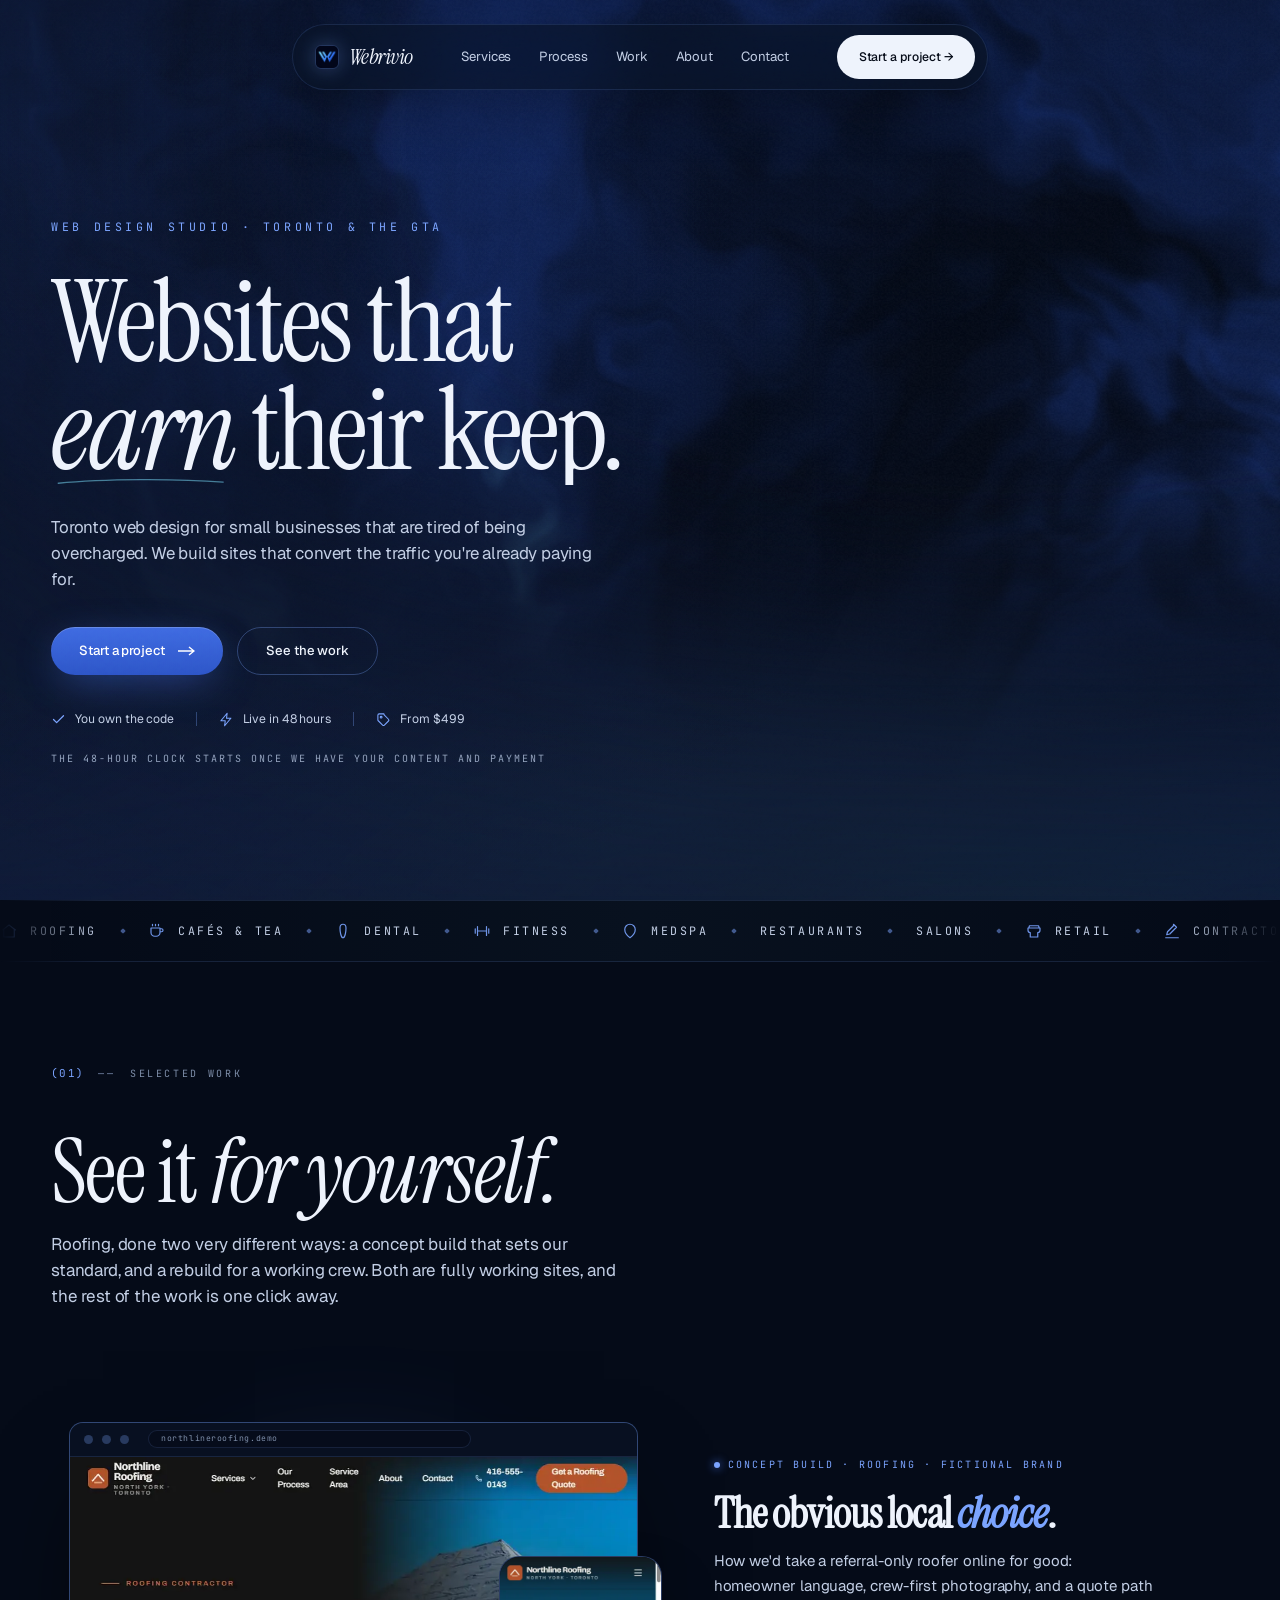
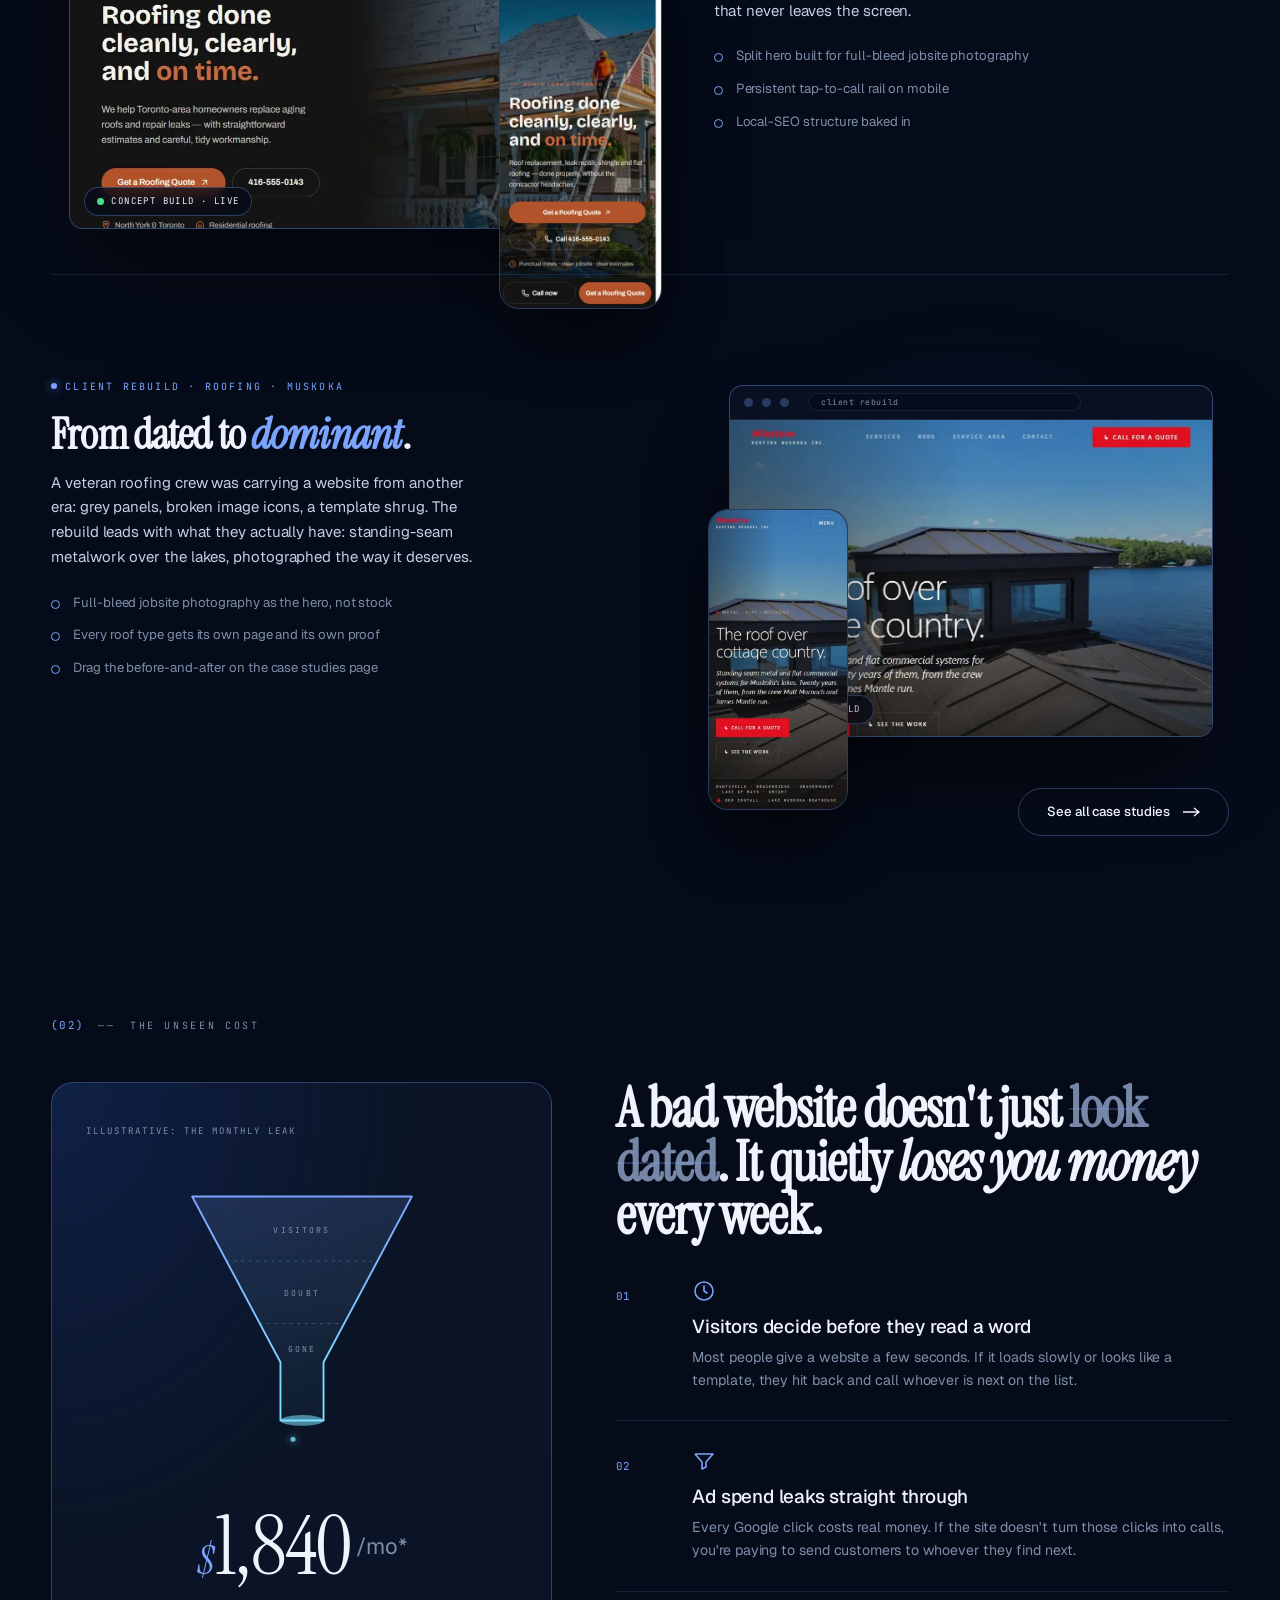
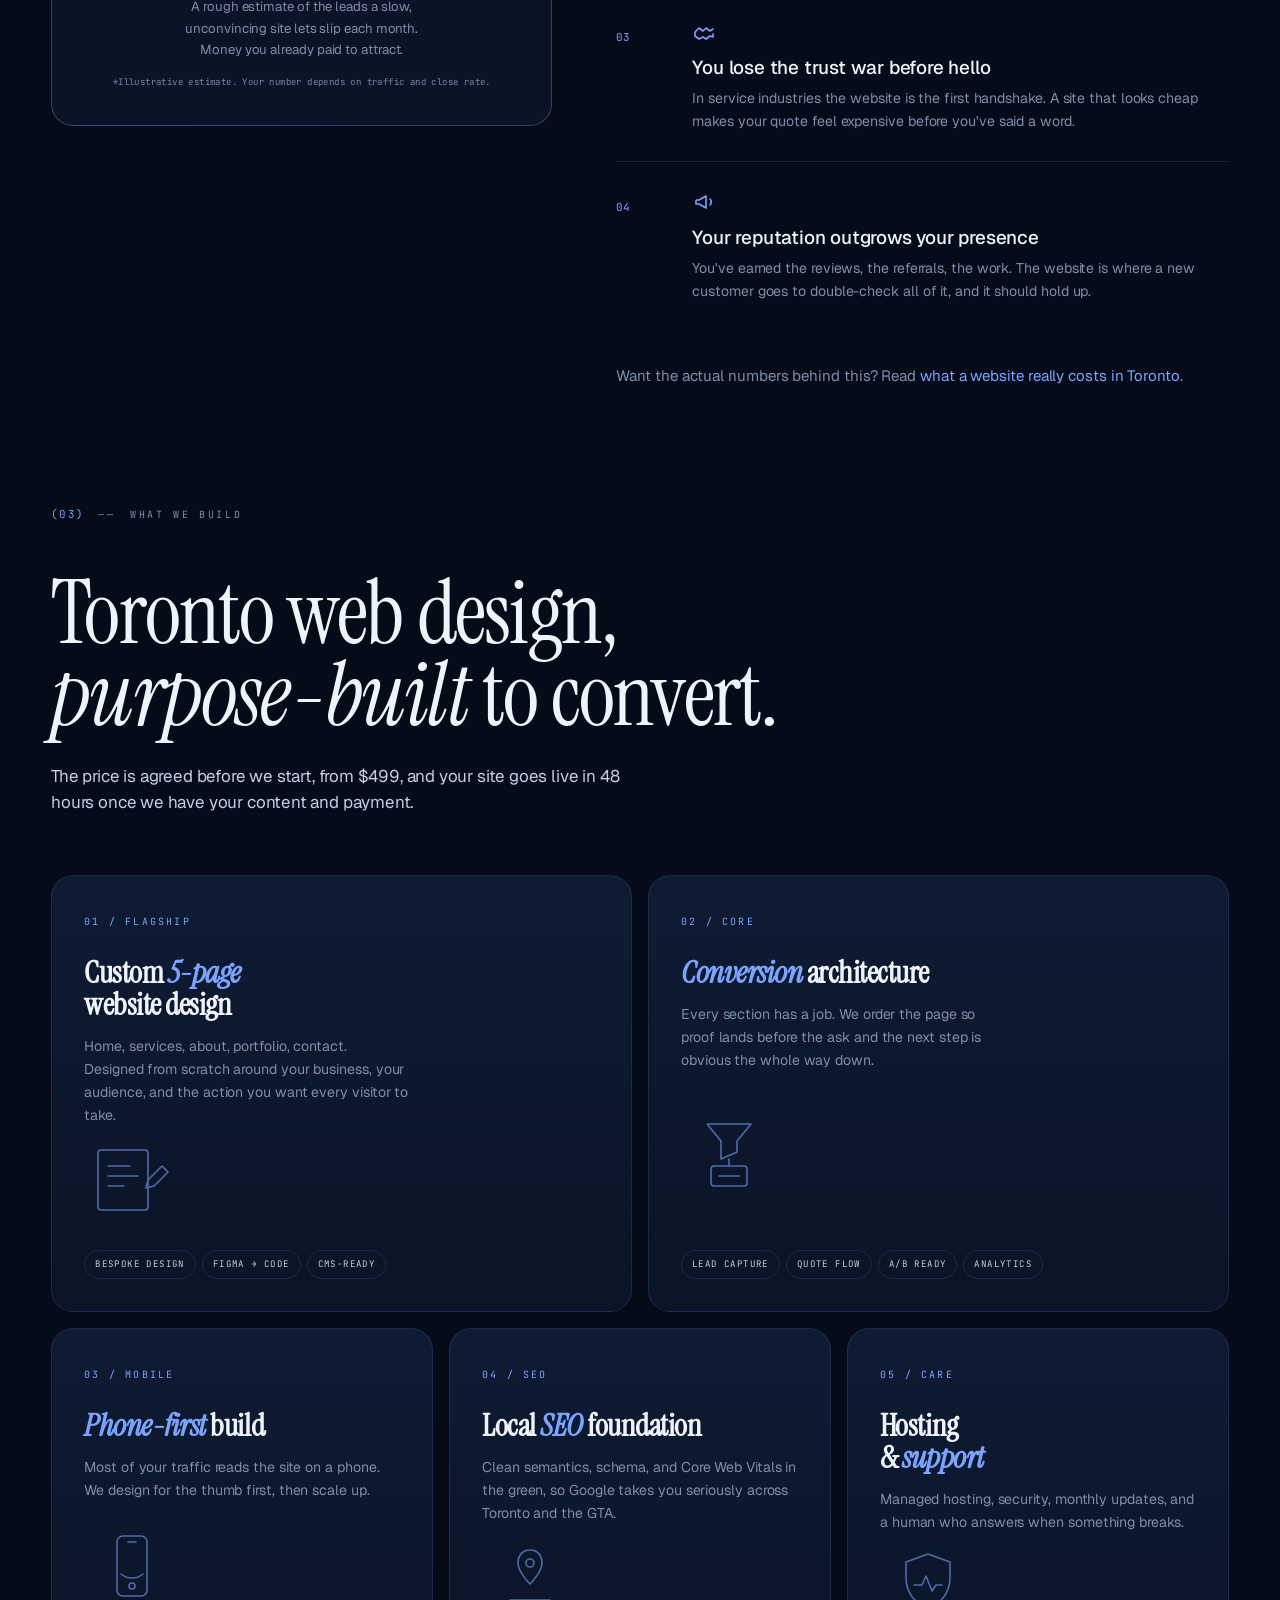
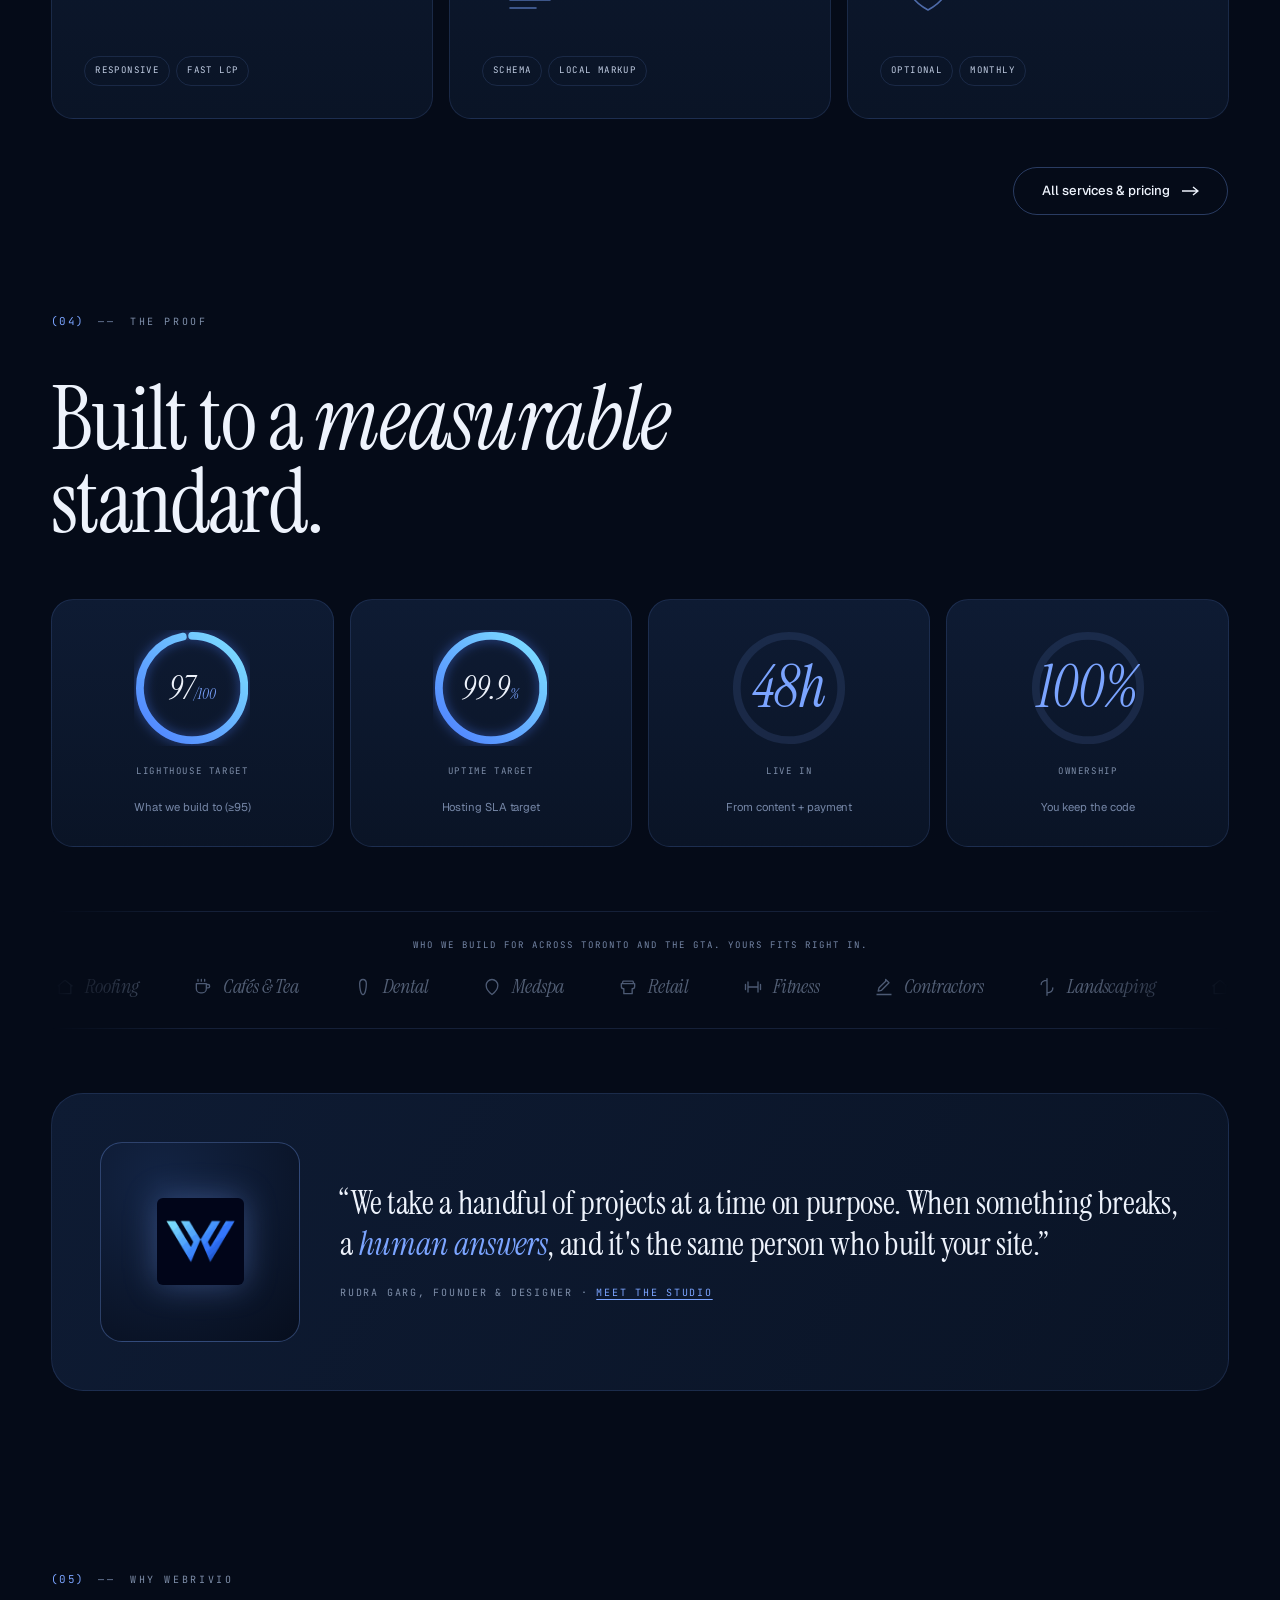
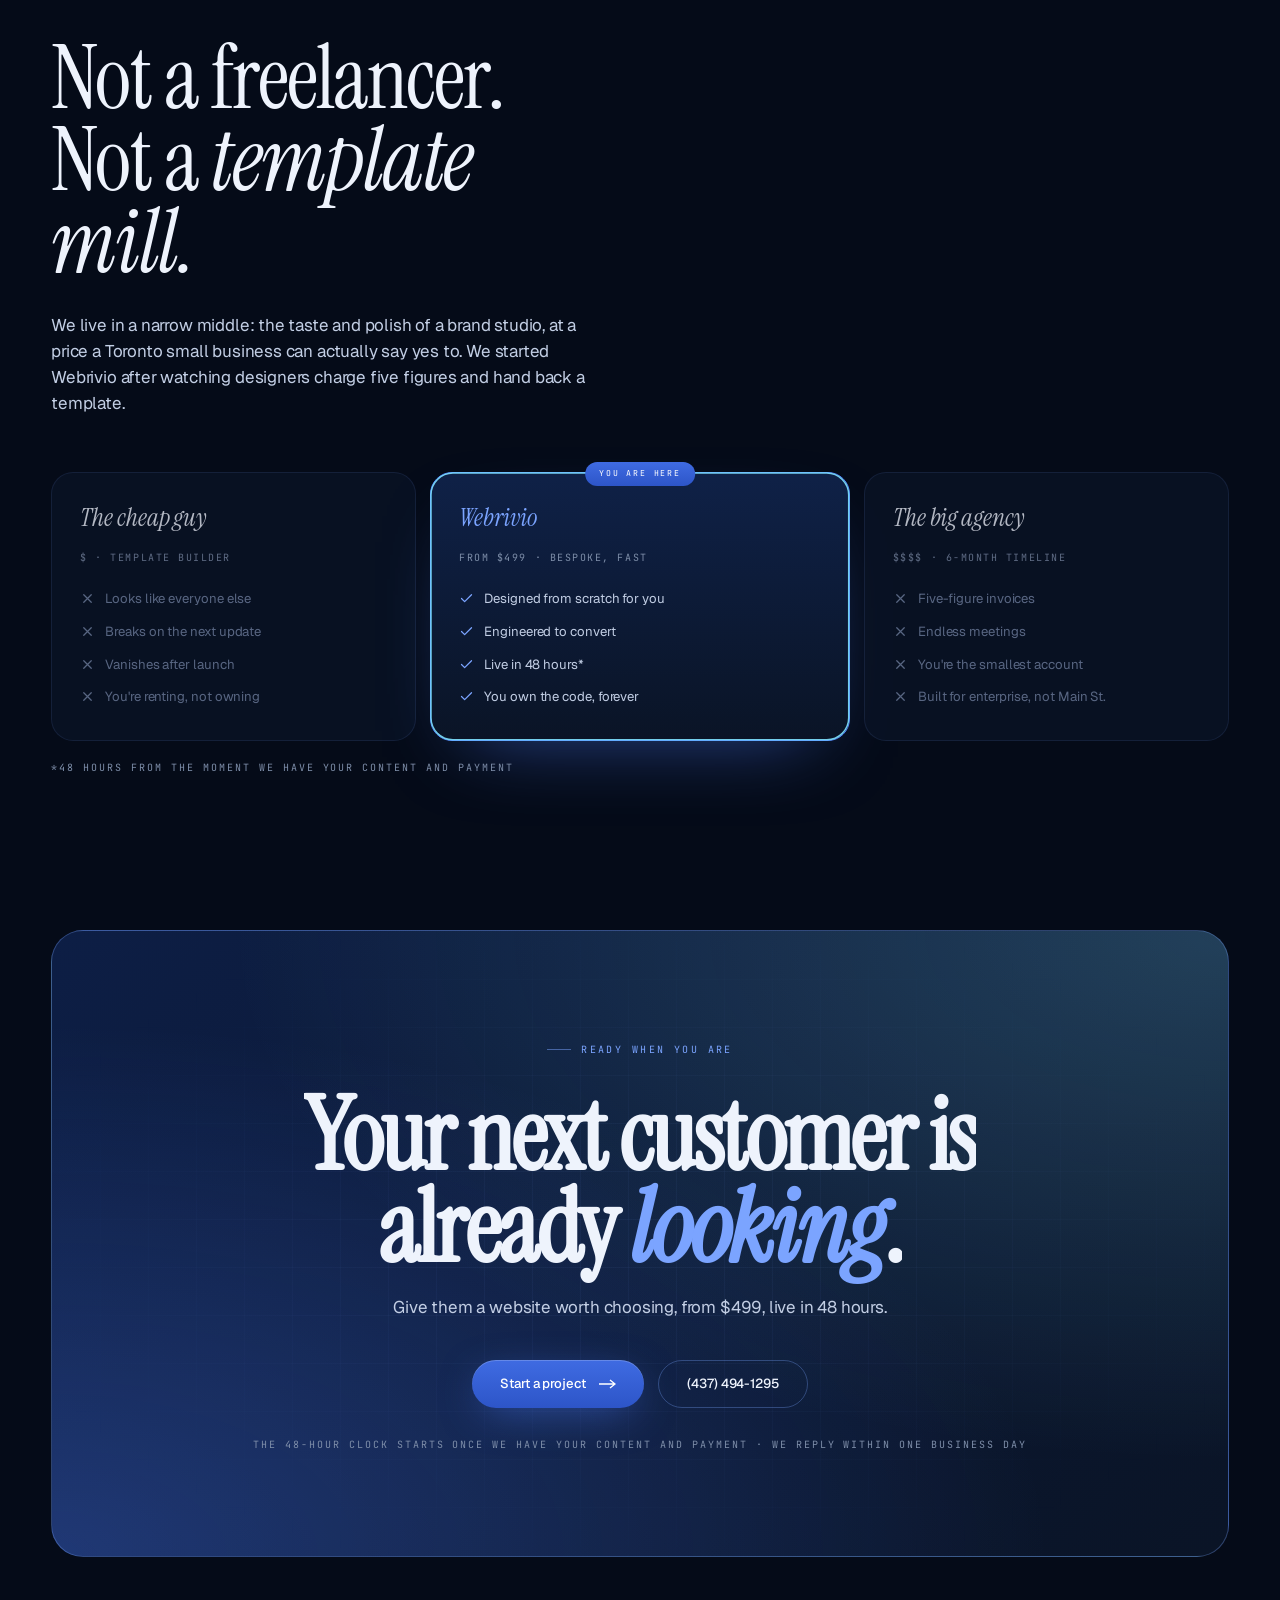
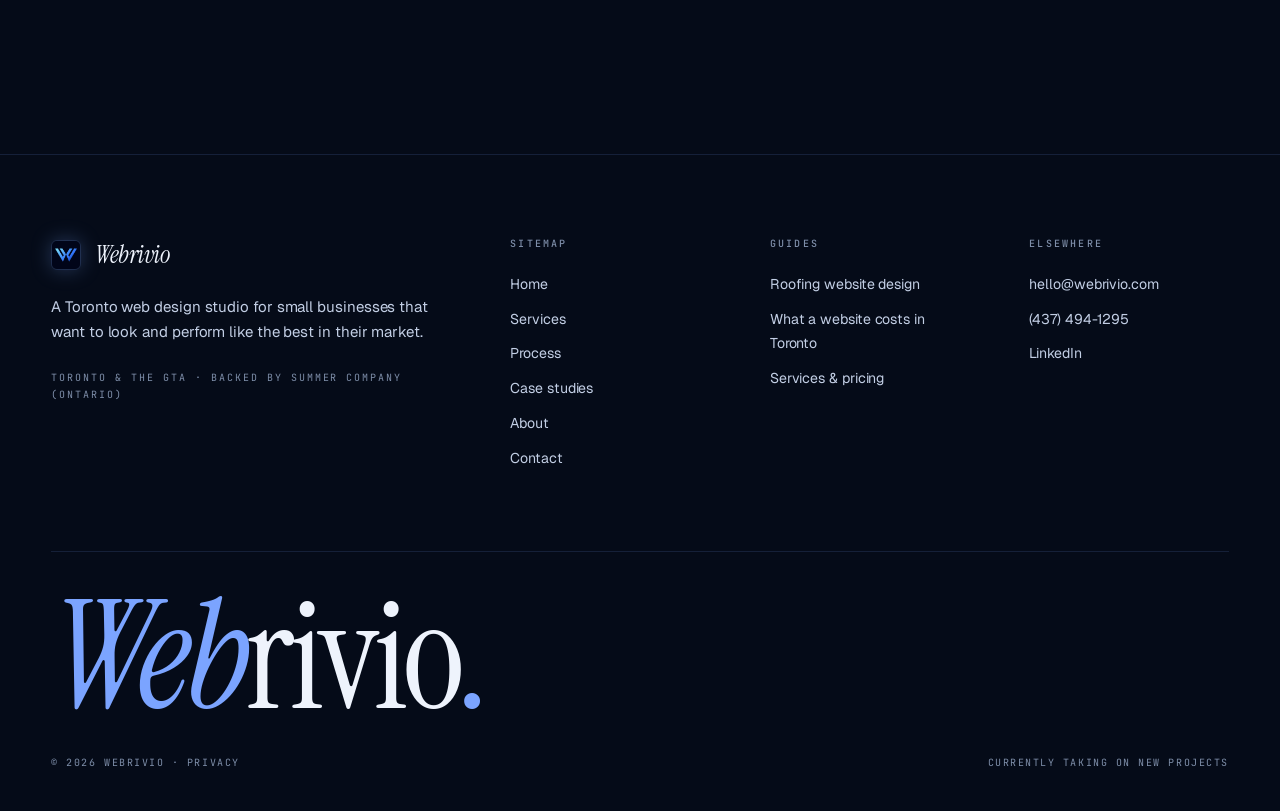
==== commit ad811d6e: "revert(home): restore the original home page (owner preference)" ====
--- a/index.html
+++ b/index.html
@@ -49,7 +49,6 @@
 <noscript><link rel="stylesheet" href="https://fonts.googleapis.com/css2?family=Instrument+Serif:ital@0;1&family=Geist:wght@300;400;500;600&family=JetBrains+Mono:wght@400;500&display=swap" /></noscript>
 <link rel="stylesheet" href="/assets/styles.css" />
 <link rel="stylesheet" href="/assets/enhance.css" />
-<link rel="stylesheet" href="/assets/work.css" />
 
 <!-- Page-local CSS. Two jobs only:
      1. LCP — the hero no longer waits on app.js. Its entrance is pure CSS and the
@@ -210,6 +209,15 @@
 
 <a class="skip-link" href="#main">Skip to content</a>
 
+<!-- shared SVG defs (gauge gradient) -->
+<svg width="0" height="0" style="position:absolute" aria-hidden="true" focusable="false">
+  <defs>
+    <linearGradient id="gaugeGrad" x1="0" y1="0" x2="1" y2="1">
+      <stop offset="0" stop-color="#4D7EFF"/>
+      <stop offset="1" stop-color="#7FE3FF"/>
+    </linearGradient>
+  </defs>
+</svg>
 
 <div class="progress" aria-hidden="true"></div>
 <div class="cursor" aria-hidden="true"></div>
@@ -299,22 +307,22 @@
 <!-- ============ TICKER ============ -->
 <div class="ticker" aria-hidden="true">
   <div class="ticker-track">
-    <span class="ticker-item"><span>Law firms</span></span>
-    <span class="ticker-item"><span>Roofing</span></span>
-    <span class="ticker-item"><span>Hair salons</span></span>
-    <span class="ticker-item"><span>Home services</span></span>
-    <span class="ticker-item"><span>Cleaning</span></span>
-    <span class="ticker-item"><span>Charities</span></span>
-    <span class="ticker-item"><span>Food banks</span></span>
-    <span class="ticker-item"><span>Wellness</span></span>
-    <span class="ticker-item"><span>Contractors</span></span>
+    <span class="ticker-item"><svg viewBox="0 0 24 24" fill="none"><path d="m3 11 9-7 9 7M5 10v10h14V10" stroke="currentColor" stroke-width="1.6" stroke-linejoin="round"/></svg><span>Roofing</span></span>
+    <span class="ticker-item"><svg viewBox="0 0 24 24" fill="none"><path d="M4 8h12v6a5 5 0 0 1-5 5H9a5 5 0 0 1-5-5V8Zm12 1h2a2 2 0 0 1 0 4h-2M6 3v2M10 3v2M14 3v2" stroke="currentColor" stroke-width="1.6" stroke-linecap="round" stroke-linejoin="round"/></svg><span>Cafés &amp; Tea</span></span>
+    <span class="ticker-item"><svg viewBox="0 0 24 24" fill="none"><path d="M12 3c3 0 4 2 4 5 0 4-1 13-4 13s-4-9-4-13c0-3 1-5 4-5Z" stroke="currentColor" stroke-width="1.6"/></svg><span>Dental</span></span>
+    <span class="ticker-item"><svg viewBox="0 0 24 24" fill="none"><path d="M6 6v12M18 6v12M6 12h12M3 9v6M21 9v6" stroke="currentColor" stroke-width="1.6" stroke-linecap="round"/></svg><span>Fitness</span></span>
+    <span class="ticker-item"><svg viewBox="0 0 24 24" fill="none"><path d="M12 21s-7-5-7-11a7 7 0 0 1 14 0c0 6-7 11-7 11Z" stroke="currentColor" stroke-width="1.6" stroke-linejoin="round"/></svg><span>Medspa</span></span>
+    <span class="ticker-item"><span>Restaurants</span></span>
+    <span class="ticker-item"><span>Salons</span></span>
+    <span class="ticker-item"><svg viewBox="0 0 24 24" fill="none"><path d="M5 8l1-3h12l1 3M4 8h16v3a3 3 0 0 1-3 3v6H7v-6a3 3 0 0 1-3-3V8Z" stroke="currentColor" stroke-width="1.6" stroke-linejoin="round"/></svg><span>Retail</span></span>
+    <span class="ticker-item"><svg viewBox="0 0 24 24" fill="none"><path d="m14 3 4 4-9 9-4 1 1-4 8-8ZM3 21h18" stroke="currentColor" stroke-width="1.6" stroke-linejoin="round"/></svg><span>Contractors</span></span>
+    <span class="ticker-item"><span>Studios</span></span>
     <span class="ticker-item"><span>Clinics</span></span>
-    <span class="ticker-item"><span>Restaurants</span></span>
-    <span class="ticker-item"><span>Retail</span></span>
+    <span class="ticker-item"><svg viewBox="0 0 24 24" fill="none"><path d="M12 2v20M5 9c0-3 3-5 7-5M19 13c0 4-3 6-7 6" stroke="currentColor" stroke-width="1.6" stroke-linecap="round"/></svg><span>Landscaping</span></span>
   </div>
 </div>
 
-<!-- ============ (01) THE WALL: real client builds ============ -->
+<!-- ============ SELECTED WORK (proof, high on the page) ============ -->
 <section class="section-pad showcase" id="work" data-atm="0.3" aria-labelledby="work-title">
   <div class="container">
     <div class="section-label">
@@ -322,385 +330,369 @@
       <span class="kind">Selected work</span>
     </div>
 
-    <div class="wall-head">
-      <h2 class="display reveal" id="work-title">
-        Real businesses.<br/><span class="it">Nothing alike.</span>
-      </h2>
-      <div class="reveal">
-        <p class="lede">Every site on this wall belongs to a paying client, and each one was designed from scratch around that business: its photos, its customers, the one button that matters most to it.</p>
-        <div class="wall-legend" aria-hidden="true"><span>Client builds</span><span class="hover-hint">Hover to scroll a site</span></div>
-      </div>
-    </div>
-
-    <div class="wall">
-      <!-- row 1 -->
-      <a class="tile wide reveal" href="/case-studies#lawfirm" style="--span:7" data-depth="0.5" data-cursor="view">
-        <div class="tile-frame is-desk">
-          <div class="tile-bar" aria-hidden="true"><i></i><i></i><i></i></div>
-          <div class="tile-shot">
+    <h2 class="display reveal" id="work-title" style="max-width: 26ch; margin-bottom: 18px;">
+      See it <span class="it">for yourself.</span>
+    </h2>
+    <p class="lede reveal" style="max-width: 52ch;">
+      Roofing, done two very different ways: a concept build that sets our standard, and a rebuild for a working crew. Both are fully working sites, and the rest of the work is one click away.
+    </p>
+
+    <!-- Build 01 — Northline Roofing (fictional brand; concept build) -->
+    <article class="proof reveal">
+      <div class="proof-devices" data-cursor="build 01">
+        <div class="proof-browser">
+          <div class="proof-bar"><i></i><i></i><i></i><span class="url">northlineroofing.demo</span></div>
+          <div class="proof-screen">
             <picture>
-              <source srcset="/assets/work/lawfirm-scroll.webp" type="image/webp" />
-              <img src="/assets/work/lawfirm-scroll.jpg" alt="Home page of a Toronto law firm website in black and gold, with an editorial serif headline" width="1024" height="2914" loading="lazy" decoding="async" />
+              <source srcset="/assets/work/northline-scroll.webp" type="image/webp" />
+              <img class="proof-scroll-img" src="/assets/work/northline-scroll.jpg" alt="A concept build for a Toronto roofing company, shown scrolling live" width="1024" height="2914" loading="lazy" decoding="async" />
             </picture>
           </div>
-          <span class="tile-badge">Client rebuild</span>
-        </div>
-        <div class="tile-meta">
-          <span class="tile-tag">Law firm · Toronto</span>
-          <h3 class="tile-title">Authority, <em>quietly</em>.</h3>
-          <span class="tile-go" aria-hidden="true"><svg viewBox="0 0 16 16" fill="none"><path d="M3 8h10m-4-4 4 4-4 4" stroke="currentColor" stroke-width="1.4"/></svg></span>
-        </div>
-      </a>
-
-      <a class="tile reveal" href="/case-studies#hypnotist" style="--span:5" data-depth="1.1" data-cursor="view">
-        <div class="tile-frame is-stage" style="--stage:#ffb020">
-          <div class="tile-phone">
+          <span class="proof-live-tag"><span class="live-dot" aria-hidden="true"></span> Concept build · live</span>
+        </div>
+        <div class="proof-phone">
+          <picture>
+            <source srcset="/assets/work/northline-phone.webp" type="image/webp" />
+            <img src="/assets/work/northline-phone.jpg" alt="The same roofing concept build on a phone, with a legible mobile layout" width="390" height="844" loading="lazy" decoding="async" />
+          </picture>
+        </div>
+      </div>
+      <div class="proof-info">
+        <span class="work-tag">Concept build · Roofing · Fictional brand</span>
+        <h3>The obvious local <span class="it">choice</span>.</h3>
+        <p>How we'd take a referral-only roofer online for good: homeowner language, crew-first photography, and a quote path that never leaves the screen.</p>
+        <ul class="proof-points">
+          <li>Split hero built for full-bleed jobsite photography</li>
+          <li>Persistent tap-to-call rail on mobile</li>
+          <li>Local-SEO structure baked in</li>
+        </ul>
+      </div>
+    </article>
+
+    <!-- Build 02 — Muskoka roofing contractor (client rebuild) -->
+    <article class="proof flip reveal">
+      <div class="proof-devices" data-cursor="build 02">
+        <div class="proof-browser">
+          <div class="proof-bar"><i></i><i></i><i></i><span class="url">client rebuild</span></div>
+          <div class="proof-screen">
             <picture>
-              <source srcset="/assets/work/hypnotist-phone.webp" type="image/webp" />
-              <img src="/assets/work/hypnotist-phone.jpg" alt="A hypnotist's website on a phone, drawn as a comic book cover in yellow, blue and red" width="390" height="844" loading="lazy" decoding="async" />
+              <source srcset="/assets/work/roofing-muskoka-scroll.webp" type="image/webp" />
+              <img class="proof-scroll-img" src="/assets/work/roofing-muskoka-scroll.jpg" alt="A client rebuild for a Muskoka roofing company, shown scrolling live" width="1024" height="2914" loading="lazy" decoding="async" />
             </picture>
           </div>
-          <span class="tile-badge">Client build</span>
-        </div>
-        <div class="tile-meta">
-          <span class="tile-tag">Hypnotist · Brampton &amp; the GTA</span>
-          <h3 class="tile-title">A comic book with a <em>phone number</em>.</h3>
-          <span class="tile-go" aria-hidden="true"><svg viewBox="0 0 16 16" fill="none"><path d="M3 8h10m-4-4 4 4-4 4" stroke="currentColor" stroke-width="1.4"/></svg></span>
-        </div>
-      </a>
-
-      <!-- row 2 -->
-      <a class="tile reveal" href="/case-studies#training" style="--span:4" data-depth="0.3" data-cursor="view">
-        <div class="tile-frame is-desk">
-          <div class="tile-bar" aria-hidden="true"><i></i><i></i><i></i></div>
-          <div class="tile-shot">
-            <picture>
-              <source srcset="/assets/work/training-scroll.webp" type="image/webp" />
-              <img src="/assets/work/training-scroll.jpg" alt="A charity training centre's website in deep green and amber, headed Free training. Multiple languages." width="1024" height="2914" loading="lazy" decoding="async" />
-            </picture>
-          </div>
-          <span class="tile-badge">Client build</span>
-        </div>
-        <div class="tile-meta">
-          <span class="tile-tag">Training charity · Toronto</span>
-          <h3 class="tile-title">Light only shows <em>in the dark</em>.</h3>
-          <span class="tile-go" aria-hidden="true"><svg viewBox="0 0 16 16" fill="none"><path d="M3 8h10m-4-4 4 4-4 4" stroke="currentColor" stroke-width="1.4"/></svg></span>
-        </div>
-      </a>
-
-      <a class="tile reveal" href="/case-studies#homeservices" style="--span:4" data-depth="0.9" data-cursor="view">
-        <div class="tile-frame is-desk">
-          <div class="tile-bar" aria-hidden="true"><i></i><i></i><i></i></div>
-          <div class="tile-shot">
-            <picture>
-              <source srcset="/assets/work/homeservices-scroll.webp" type="image/webp" />
-              <img src="/assets/work/homeservices-scroll.jpg" alt="A Toronto appliance, plumbing, gas and heating company's website with a technician photo and a red call button" width="1024" height="2914" loading="lazy" decoding="async" />
-            </picture>
-          </div>
-          <span class="tile-badge">Client build</span>
-        </div>
-        <div class="tile-meta">
-          <span class="tile-tag">Home services · Toronto &amp; the GTA</span>
-          <h3 class="tile-title">A showroom for the <em>service call</em>.</h3>
-          <span class="tile-go" aria-hidden="true"><svg viewBox="0 0 16 16" fill="none"><path d="M3 8h10m-4-4 4 4-4 4" stroke="currentColor" stroke-width="1.4"/></svg></span>
-        </div>
-      </a>
-
-      <a class="tile reveal" href="/case-studies#cleaning" style="--span:4" data-depth="0.5" data-cursor="view">
-        <div class="tile-frame is-desk">
-          <div class="tile-bar" aria-hidden="true"><i></i><i></i><i></i></div>
-          <div class="tile-shot">
-            <picture>
-              <source srcset="/assets/work/cleaning-scroll.webp" type="image/webp" />
-              <img src="/assets/work/cleaning-scroll.jpg" alt="A cleaning company's website in cool morning light and navy, headed Professional Cleaning, Clearly Managed." width="1024" height="2914" loading="lazy" decoding="async" />
-            </picture>
-          </div>
-          <span class="tile-badge">Client rebuild</span>
-        </div>
-        <div class="tile-meta">
-          <span class="tile-tag">Cleaning · Waterloo Region</span>
-          <h3 class="tile-title">Same company, <em>new market</em>.</h3>
-          <span class="tile-go" aria-hidden="true"><svg viewBox="0 0 16 16" fill="none"><path d="M3 8h10m-4-4 4 4-4 4" stroke="currentColor" stroke-width="1.4"/></svg></span>
-        </div>
-      </a>
-
-      <!-- row 3 -->
-      <a class="tile reveal" href="/case-studies#salon" style="--span:3" data-depth="1.0" data-cursor="view">
-        <div class="tile-frame is-stage" style="--stage:#4f5d6b">
-          <div class="tile-phone">
-            <picture>
-              <source srcset="/assets/work/salon-v2-phone.webp" type="image/webp" />
-              <img src="/assets/work/salon-v2-phone.jpg" alt="A small-town hair salon's website on a phone, with a wood-panelled salon photo and a Book now button" width="390" height="844" loading="lazy" decoding="async" />
-            </picture>
-          </div>
-          <span class="tile-badge">Client build</span>
-        </div>
-        <div class="tile-meta">
-          <span class="tile-tag">Hair salon · Keremeos, BC</span>
-          <h3 class="tile-title">Forty years, <em>finally online</em>.</h3>
-        </div>
-      </a>
-
-      <a class="tile wide reveal" href="/case-studies#roofing" style="--span:6" data-depth="0.4" data-cursor="view">
-        <div class="tile-frame is-desk">
-          <div class="tile-bar" aria-hidden="true"><i></i><i></i><i></i></div>
-          <div class="tile-shot">
-            <picture>
-              <source srcset="/assets/work/roofing-v2-scroll.webp" type="image/webp" />
-              <img src="/assets/work/roofing-v2-scroll.jpg" alt="A Muskoka roofing company's website with a full-bleed photo of a standing-seam metal roof over a lake" width="1024" height="2914" loading="lazy" decoding="async" />
-            </picture>
-          </div>
-          <span class="tile-badge">Client rebuild</span>
-        </div>
-        <div class="tile-meta">
-          <span class="tile-tag">Roofing · Muskoka</span>
-          <h3 class="tile-title">From dated to <em>dominant</em>.</h3>
-          <span class="tile-go" aria-hidden="true"><svg viewBox="0 0 16 16" fill="none"><path d="M3 8h10m-4-4 4 4-4 4" stroke="currentColor" stroke-width="1.4"/></svg></span>
-        </div>
-      </a>
-
-      <a class="tile reveal" href="/case-studies#foodbank" style="--span:3" data-depth="1.1" data-cursor="view">
-        <div class="tile-frame is-stage" style="--stage:#184d3f">
-          <div class="tile-phone">
-            <picture>
-              <source srcset="/assets/work/foodbank-phone.webp" type="image/webp" />
-              <img src="/assets/work/foodbank-phone.jpg" alt="A community food bank's website on a phone, leading with its opening hours on a green ground" width="390" height="844" loading="lazy" decoding="async" />
-            </picture>
-          </div>
-          <span class="tile-badge">Client build</span>
-        </div>
-        <div class="tile-meta">
-          <span class="tile-tag">Food bank · Toronto</span>
-          <h3 class="tile-title">Say it's your <em>first time</em>.</h3>
-        </div>
-      </a>
-    </div>
-
-    <div class="wall-foot reveal">
-      <p>Business names stay inside the screenshots: we only name a client in our own words with their written permission.</p>
-      <a class="btn btn-ghost" href="/case-studies">
-        <span>Read the case studies</span>
+          <span class="proof-live-tag"><span class="live-dot" aria-hidden="true"></span> Client rebuild</span>
+        </div>
+        <div class="proof-phone">
+          <picture>
+            <source srcset="/assets/work/roofing-muskoka-phone.webp" type="image/webp" />
+            <img src="/assets/work/roofing-muskoka-phone.jpg" alt="The same roofing client rebuild on a phone, with a legible mobile layout" width="390" height="844" loading="lazy" decoding="async" />
+          </picture>
+        </div>
+      </div>
+      <div class="proof-info">
+        <span class="work-tag">Client rebuild · Roofing · Muskoka</span>
+        <h3>From dated to <span class="it">dominant</span>.</h3>
+        <p>A veteran roofing crew was carrying a website from another era: grey panels, broken image icons, a template shrug. The rebuild leads with what they actually have: standing-seam metalwork over the lakes, photographed the way it deserves.</p>
+        <ul class="proof-points">
+          <li>Full-bleed jobsite photography as the hero, not stock</li>
+          <li>Every roof type gets its own page and its own proof</li>
+          <li>Drag the before-and-after on the case studies page</li>
+        </ul>
+      </div>
+    </article>
+
+    <div style="margin-top: 12px; display: flex; justify-content: flex-end;">
+      <a class="btn btn-ghost reveal" href="/case-studies">
+        <span>See all case studies</span>
         <svg class="arrow" viewBox="0 0 18 10" fill="none" aria-hidden="true"><path d="M1 5h16m-5-4 5 4-5 4" stroke="currentColor" stroke-width="1.4"/></svg>
       </a>
     </div>
   </div>
 </section>
 
-<!-- ============ (02) BEFORE & AFTER ============ -->
-<section class="section-pad tight xf" id="before-after" data-atm="0.4" aria-labelledby="xf-title">
+<!-- ============ THE UNSEEN COST ============ -->
+<section class="section-pad tight" id="cost" data-atm="0.2" aria-labelledby="problem-title">
   <div class="container">
     <div class="section-label">
       <span class="num">(02)</span>
-      <span class="kind">Before &amp; after</span>
-    </div>
-
-    <div class="xf-head">
-      <div>
-        <h2 class="display reveal" id="xf-title" style="max-width: 15ch; margin-bottom: 18px;">
-          Same business. <span class="it">Different weight class.</span>
+      <span class="kind">The unseen cost</span>
+    </div>
+
+    <div class="leak-wrap">
+      <aside class="leak-meter reveal">
+        <span class="leak-eyebrow">Illustrative: the monthly leak</span>
+        <div class="funnel" aria-hidden="true">
+          <svg class="funnel-svg" viewBox="0 0 260 300" preserveAspectRatio="xMidYMid meet">
+            <defs>
+              <linearGradient id="funnelG" x1="0" y1="0" x2="0" y2="1">
+                <stop offset="0" stop-color="#7BA4FF"/>
+                <stop offset="1" stop-color="#7FE3FF"/>
+              </linearGradient>
+              <linearGradient id="funnelFill" x1="0" y1="0" x2="0" y2="1">
+                <stop offset="0" stop-color="rgba(127,164,255,0.16)"/>
+                <stop offset="1" stop-color="rgba(127,227,255,0.04)"/>
+              </linearGradient>
+            </defs>
+            <!-- funnel body: a clean, rounded intake tapering to a leaking neck -->
+            <path class="funnel-fill" d="M28 32 H232 L150 186 V240 H110 V186 Z"/>
+            <path class="funnel-outline" d="M28 32 H232 L150 186 V240 H110 V186 Z"/>
+            <!-- chamber dividers, following the taper -->
+            <line class="funnel-divider" x1="60" y1="92" x2="200" y2="92"/>
+            <line class="funnel-divider" x1="91" y1="150" x2="169" y2="150"/>
+            <!-- soft glow at the drain -->
+            <ellipse class="funnel-drain" cx="130" cy="240" rx="20" ry="5"/>
+            <!-- chamber labels -->
+            <text class="funnel-label" x="130" y="66" text-anchor="middle">VISITORS</text>
+            <text class="funnel-label" x="130" y="124" text-anchor="middle">DOUBT</text>
+            <text class="funnel-label" x="130" y="176" text-anchor="middle">GONE</text>
+          </svg>
+          <div class="funnel-drips" aria-hidden="true"></div>
+        </div>
+        <div class="leak-exit">
+          <div class="leak-amount"><span class="cur">$</span><span data-count-to="1840" data-count-comma="1" data-count-dur="2200">1,840</span><span class="per">/mo*</span></div>
+          <p class="leak-sub">A rough estimate of the leads a slow, unconvincing site lets slip each month. Money you already paid to attract.</p>
+        </div>
+        <p class="leak-disc">*Illustrative estimate. Your number depends on traffic and close rate.</p>
+      </aside>
+
+      <div class="leak-list">
+        <h2 class="split-heading reveal" id="problem-title" style="font-size:clamp(34px,4.4vw,68px); margin-bottom:36px;">
+          A bad website doesn't just <span class="bad">look dated</span>.
+          It quietly <span class="good">loses you money</span> every week.
         </h2>
-        <p class="lede reveal" style="max-width: 50ch;">These clients came to us with a website already up. Scroll and the old one wipes away; drag the line to compare for yourself.</p>
-      </div>
-      <div class="xf-tabs" role="tablist" aria-label="Choose a rebuild" hidden>
-        <button class="xf-tab" role="tab" type="button" id="xf-t1" aria-controls="xf-p1" aria-selected="true">Roofing</button>
-        <button class="xf-tab" role="tab" type="button" id="xf-t2" aria-controls="xf-p2" aria-selected="false">Law firm</button>
-        <button class="xf-tab" role="tab" type="button" id="xf-t3" aria-controls="xf-p3" aria-selected="false">Cleaning</button>
-      </div>
-    </div>
-
-    <div class="xf-stack" data-wipe>
-      <div class="xf-pane on" id="xf-p1" role="tabpanel" aria-labelledby="xf-t1">
-        <div class="ba" data-start="50" data-cursor="drag">
-          <div class="ba-pane">
-            <picture>
-              <source srcset="/assets/work/roofing-muskoka-before.webp" type="image/webp" />
-              <img src="/assets/work/roofing-muskoka-before.jpg" alt="Before: the roofing company's previous website, grey panels with broken image icons" width="1200" height="750" loading="lazy" decoding="async" />
-            </picture>
+        <div class="bullet-list" data-stagger>
+          <div class="bullet reveal">
+            <span class="bullet-num">01</span>
+            <div>
+              <span class="bullet-glyph" aria-hidden="true"><svg viewBox="0 0 24 24" fill="none"><circle pathLength="1" cx="12" cy="12" r="9" stroke="currentColor" stroke-width="1.6"/><path pathLength="1" d="M12 7v5l3 2" stroke="currentColor" stroke-width="1.6" stroke-linecap="round"/></svg></span>
+              <h3>Visitors decide before they read a word</h3>
+              <p>Most people give a website a few seconds. If it loads slowly or looks like a template, they hit back and call whoever is next on the list.</p>
+            </div>
           </div>
-          <div class="ba-pane ba-after">
-            <picture>
-              <source srcset="/assets/work/roofing-v2-desk.webp" type="image/webp" />
-              <img src="/assets/work/roofing-v2-desk.jpg" alt="After: a full-bleed photo of a standing-seam metal roof over a Muskoka lake, with a quote button in view" width="1440" height="900" loading="lazy" decoding="async" />
-            </picture>
+          <div class="bullet reveal">
+            <span class="bullet-num">02</span>
+            <div>
+              <span class="bullet-glyph" aria-hidden="true"><svg viewBox="0 0 24 24" fill="none"><path pathLength="1" d="M3 5h18l-7 8v5l-4 2v-7L3 5Z" stroke="currentColor" stroke-width="1.6" stroke-linejoin="round"/></svg></span>
+              <h3>Ad spend leaks straight through</h3>
+              <p>Every Google click costs real money. If the site doesn't turn those clicks into calls, you're paying to send customers to whoever they find next.</p>
+            </div>
           </div>
-          <span class="ba-label before">Before</span>
-          <span class="ba-label after">After</span>
-          <input class="ba-range" type="range" min="0" max="100" step="1" value="50" aria-label="Compare the roofing company's old and new websites" />
-          <div class="ba-handle" aria-hidden="true"><div class="ba-knob"><span class="l"></span><span class="r"></span></div></div>
-        </div>
-        <div class="xf-cap">
-          <div class="side"><span class="k">Before · Roofing, Muskoka</span><p>Grey panels and broken image icons, for a crew with twenty years on the lakes.</p></div>
-          <div class="side after"><span class="k">After</span><p>Their own standing-seam install as the hero, metal and flat roofing up front, and a call button pinned to every scroll depth.</p></div>
-        </div>
-      </div>
-
-      <div class="xf-pane" id="xf-p2" role="tabpanel" aria-labelledby="xf-t2">
-        <div class="ba" data-start="50" data-cursor="drag">
-          <div class="ba-pane">
-            <picture>
-              <source srcset="/assets/work/lawfirm-before.webp" type="image/webp" />
-              <img src="/assets/work/lawfirm-before.jpg" alt="Before: the law firm's previous website, a stock template layout" width="1200" height="750" loading="lazy" decoding="async" />
-            </picture>
+          <div class="bullet reveal">
+            <span class="bullet-num">03</span>
+            <div>
+              <span class="bullet-glyph" aria-hidden="true"><svg viewBox="0 0 24 24" fill="none"><path pathLength="1" d="M3 12l4-4 4 3 3-3 4 3 3-2M3 12v4l4 3 4-2 3 2 4-3 3 1v-3" stroke="currentColor" stroke-width="1.6" stroke-linecap="round" stroke-linejoin="round"/></svg></span>
+              <h3>You lose the trust war before hello</h3>
+              <p>In service industries the website is the first handshake. A site that looks cheap makes your quote feel expensive before you've said a word.</p>
+            </div>
           </div>
-          <div class="ba-pane ba-after">
-            <picture>
-              <source srcset="/assets/work/lawfirm-after-v2.webp" type="image/webp" />
-              <img src="/assets/work/lawfirm-after-v2.jpg" alt="After: a restrained law firm home page in black and gold, with an architectural photo and an editorial serif headline" width="1200" height="750" loading="lazy" decoding="async" />
-            </picture>
+          <div class="bullet reveal">
+            <span class="bullet-num">04</span>
+            <div>
+              <span class="bullet-glyph" aria-hidden="true"><svg viewBox="0 0 24 24" fill="none"><path pathLength="1" d="M4 10v4h3l7 4V6l-7 4H4Z" stroke="currentColor" stroke-width="1.6" stroke-linejoin="round"/><path pathLength="1" d="M18 9a4 4 0 0 1 0 6" stroke="currentColor" stroke-width="1.6" stroke-linecap="round"/></svg></span>
+              <h3>Your reputation outgrows your presence</h3>
+              <p>You've earned the reviews, the referrals, the work. The website is where a new customer goes to double-check all of it, and it should hold up.</p>
+            </div>
           </div>
-          <span class="ba-label before">Before</span>
-          <span class="ba-label after">After</span>
-          <input class="ba-range" type="range" min="0" max="100" step="1" value="50" aria-label="Compare the law firm's old and new websites" />
-          <div class="ba-handle" aria-hidden="true"><div class="ba-knob"><span class="l"></span><span class="r"></span></div></div>
-        </div>
-        <div class="xf-cap">
-          <div class="side"><span class="k">Before · Law firm, Toronto</span><p>A template with glowing buttons and a grid behind everything. It looked like a startup, not counsel.</p></div>
-          <div class="side after"><span class="k">After</span><p>Black and gold, hairline rules instead of cards, a page for every practice area, and a guided intake that sorts each inquiry first.</p></div>
-        </div>
-      </div>
-
-      <div class="xf-pane" id="xf-p3" role="tabpanel" aria-labelledby="xf-t3">
-        <div class="ba" data-start="50" data-cursor="drag" style="aspect-ratio: 1200 / 661;">
-          <div class="ba-pane">
-            <picture>
-              <source srcset="/assets/work/cleaning-before.webp" type="image/webp" />
-              <img src="/assets/work/cleaning-before.jpg" alt="Before: the cleaning company's previous website, a centred headline over a stock living-room photo" width="1200" height="661" loading="lazy" decoding="async" />
-            </picture>
-          </div>
-          <div class="ba-pane ba-after">
-            <picture>
-              <source srcset="/assets/work/cleaning-after.webp" type="image/webp" />
-              <img src="/assets/work/cleaning-after.jpg" alt="After: a calm cleaning company home page with a serif headline, navy buttons and a photo of a cleaner at a kitchen counter" width="1200" height="661" loading="lazy" decoding="async" />
-            </picture>
-          </div>
-          <span class="ba-label before">Before</span>
-          <span class="ba-label after">After</span>
-          <input class="ba-range" type="range" min="0" max="100" step="1" value="50" aria-label="Compare the cleaning company's old and new websites" />
-          <div class="ba-handle" aria-hidden="true"><div class="ba-knob"><span class="l"></span><span class="r"></span></div></div>
-        </div>
-        <div class="xf-cap">
-          <div class="side"><span class="k">Before · Cleaning, Waterloo Region</span><p>A site still selling premium Tampa living, after the business had moved to Southwestern Ontario.</p></div>
-          <div class="side after"><span class="k">After</span><p>Cool morning light and brand navy, starting prices on the page, and a quote request that confirms the price in writing before anyone books.</p></div>
-        </div>
-      </div>
-    </div>
-    <p class="xf-hint reveal">Every “before” is the client's own site as it stood when we started.</p>
+        </div>
+        <p class="reveal" style="margin-top: 32px; color: var(--mute);">Want the actual numbers behind this? Read <a href="/website-cost-toronto" style="color: var(--accent-glow);">what a website really costs in Toronto</a>.</p>
+      </div>
+    </div>
   </div>
 </section>
 
-<!-- ============ (03) PROCESS ============ -->
-<section class="section-pad tight" id="how" data-atm="0.25" aria-labelledby="how-title">
+<!-- ============ WHAT WE BUILD ============ -->
+<section class="section-pad tight" style="padding-top: 40px;" data-atm="0.25" aria-labelledby="services-title">
   <div class="container">
     <div class="section-label">
       <span class="num">(03)</span>
-      <span class="kind">How it works</span>
-    </div>
-
-    <h2 class="display reveal" id="how-title" style="max-width: 17ch;">
-      Four steps. <span class="it">One of them is yours.</span>
+      <span class="kind">What we build</span>
+    </div>
+
+    <h2 class="display reveal" id="services-title" style="max-width: 19ch; margin-bottom: 26px;">
+      Toronto web design, <span class="it">purpose-built</span> to convert.
     </h2>
-
-    <ol class="steps" data-stagger>
-      <li class="step reveal">
-        <span class="step-num" aria-hidden="true">01</span>
-        <h3>The fit call</h3>
-        <span class="dur">15-20 minutes · free</span>
-        <p>We reply to your form within one business day. On the call you get the direction and the price in writing.</p>
-      </li>
-      <li class="step mine reveal">
-        <span class="step-num" aria-hidden="true">02</span>
-        <h3>Content &amp; payment <span class="yours">Your part</span></h3>
-        <span class="dur">Starts the 48-hour clock</span>
-        <p>Your logo, photos and words, plus the payment. Whatever you already have is usually enough.</p>
-      </li>
-      <li class="step reveal">
-        <span class="step-num" aria-hidden="true">03</span>
-        <h3>Design &amp; build</h3>
-        <span class="dur">The 48 hours</span>
-        <p>Design, copy and code in one pass, by the person who took your call. You review a real link, not screenshots.</p>
-      </li>
-      <li class="step reveal">
-        <span class="step-num" aria-hidden="true">04</span>
-        <h3>Handoff</h3>
-        <span class="dur">Yours to keep</span>
-        <p>The site goes live and the code is yours. Host it with us, or take it anywhere you like.</p>
-      </li>
-    </ol>
-
-    <div class="steps-foot reveal">
-      <span class="tiny-mono">The 48-hour clock starts once we have your content and payment</span>
-      <a class="btn btn-ghost" href="/process">
-        <span>See the full process</span>
+    <p class="lede reveal" style="max-width: 54ch; margin-bottom: 60px;">
+      The price is agreed before we start, from $499, and your site goes live in 48 hours once we have your content and payment.
+    </p>
+
+    <div class="services-grid">
+      <article class="service-card wide reveal">
+        <div>
+          <span class="service-num">01 / Flagship</span>
+          <h3 style="margin-top: 24px;">Custom <span class="it">5-page</span><br/>website design</h3>
+          <p>Home, services, about, portfolio, contact. Designed from scratch around your business, your audience, and the action you want every visitor to take.</p>
+        </div>
+        <span class="card-schematic" aria-hidden="true"><svg viewBox="0 0 96 96" fill="none">
+          <rect pathLength="1" x="14" y="18" width="50" height="60" rx="3" stroke="currentColor" stroke-width="1.6"/>
+          <path pathLength="1" d="M24 34h22M24 44h30M24 54h16" stroke="currentColor" stroke-width="1.6" stroke-linecap="round"/>
+          <path pathLength="1" d="M64 48 78 34l6 6-14 14-8 2 2-8Z" stroke="currentColor" stroke-width="1.6" stroke-linejoin="round"/>
+        </svg></span>
+        <div class="tags">
+          <span class="tag">Bespoke design</span>
+          <span class="tag">Figma → Code</span>
+          <span class="tag">CMS-ready</span>
+        </div>
+      </article>
+
+      <article class="service-card tall reveal">
+        <div>
+          <span class="service-num">02 / Core</span>
+          <h3 style="margin-top: 24px;"><span class="it">Conversion</span> architecture</h3>
+          <p>Every section has a job. We order the page so proof lands before the ask and the next step is obvious the whole way down.</p>
+        </div>
+        <span class="card-schematic" aria-hidden="true"><svg viewBox="0 0 96 96" fill="none">
+          <path pathLength="1" d="M26 20h44L56 37v11l-16 7V37L26 20Z" stroke="currentColor" stroke-width="1.6" stroke-linejoin="round"/>
+          <rect pathLength="1" x="30" y="62" width="36" height="20" rx="3" stroke="currentColor" stroke-width="1.6"/>
+          <path pathLength="1" d="M48 55v7M38 72h20" stroke="currentColor" stroke-width="1.6" stroke-linecap="round"/>
+        </svg></span>
+        <div class="tags">
+          <span class="tag">Lead capture</span>
+          <span class="tag">Quote flow</span>
+          <span class="tag">A/B ready</span>
+          <span class="tag">Analytics</span>
+        </div>
+      </article>
+
+      <article class="service-card reveal">
+        <div>
+          <span class="service-num">03 / Mobile</span>
+          <h3 style="margin-top: 24px;"><span class="it">Phone-first</span> build</h3>
+          <p>Most of your traffic reads the site on a phone. We design for the thumb first, then scale up.</p>
+        </div>
+        <span class="card-schematic" aria-hidden="true"><svg viewBox="0 0 96 96" fill="none">
+          <rect pathLength="1" x="33" y="14" width="30" height="60" rx="6" stroke="currentColor" stroke-width="1.6"/>
+          <path pathLength="1" d="M44 20h8" stroke="currentColor" stroke-width="1.6" stroke-linecap="round"/>
+          <path pathLength="1" d="M37 52a17 17 0 0 0 22 0" stroke="currentColor" stroke-width="1.6" stroke-linecap="round"/>
+          <circle pathLength="1" cx="48" cy="64" r="3" stroke="currentColor" stroke-width="1.6"/>
+        </svg></span>
+        <div class="tags">
+          <span class="tag">Responsive</span>
+          <span class="tag">Fast LCP</span>
+        </div>
+      </article>
+
+      <article class="service-card reveal">
+        <div>
+          <span class="service-num">04 / SEO</span>
+          <h3 style="margin-top: 24px;">Local <span class="it">SEO</span> foundation</h3>
+          <p>Clean semantics, schema, and Core Web Vitals in the green, so Google takes you seriously across Toronto and the GTA.</p>
+        </div>
+        <span class="card-schematic" aria-hidden="true"><svg viewBox="0 0 96 96" fill="none">
+          <path pathLength="1" d="M48 16c8 0 12 6 12 13 0 9-12 21-12 21S36 38 36 29c0-7 4-13 12-13Z" stroke="currentColor" stroke-width="1.6" stroke-linejoin="round"/>
+          <circle pathLength="1" cx="48" cy="29" r="4" stroke="currentColor" stroke-width="1.6"/>
+          <path pathLength="1" d="M28 66h40M28 74h26" stroke="currentColor" stroke-width="1.6" stroke-linecap="round"/>
+        </svg></span>
+        <div class="tags">
+          <span class="tag">Schema</span>
+          <span class="tag">Local markup</span>
+        </div>
+      </article>
+
+      <article class="service-card reveal">
+        <div>
+          <span class="service-num">05 / Care</span>
+          <h3 style="margin-top: 24px;">Hosting<br/>&amp; <span class="it">support</span></h3>
+          <p>Managed hosting, security, monthly updates, and a human who answers when something breaks.</p>
+        </div>
+        <span class="card-schematic" aria-hidden="true"><svg viewBox="0 0 96 96" fill="none">
+          <path pathLength="1" d="M48 16 70 24v16c0 16-11 26-22 32-11-6-22-16-22-32V24l22-8Z" stroke="currentColor" stroke-width="1.6" stroke-linejoin="round"/>
+          <path pathLength="1" d="M34 47h8l4-9 6 15 4-6h6" stroke="currentColor" stroke-width="1.6" stroke-linecap="round" stroke-linejoin="round"/>
+        </svg></span>
+        <div class="tags">
+          <span class="tag">Optional</span>
+          <span class="tag">Monthly</span>
+        </div>
+      </article>
+    </div>
+
+    <div style="margin-top: 48px; display: flex; justify-content: flex-end;">
+      <a class="btn btn-ghost reveal" href="/services">
+        <span>All services &amp; pricing</span>
         <svg class="arrow" viewBox="0 0 18 10" fill="none" aria-hidden="true"><path d="M1 5h16m-5-4 5 4-5 4" stroke="currentColor" stroke-width="1.4"/></svg>
       </a>
     </div>
   </div>
 </section>
 
-<!-- ============ (04) WHAT YOU GET: one build, taken apart ============ -->
-<section class="section-pad tight" id="anatomy" data-atm="0.3" aria-labelledby="anat-title">
+<!-- ============ PROOF ============ -->
+<section class="section-pad" style="padding-top: 20px;" data-atm="0.3" aria-labelledby="proof-title">
   <div class="container">
     <div class="section-label">
       <span class="num">(04)</span>
-      <span class="kind">What you get</span>
-    </div>
-
-    <h2 class="display reveal" id="anat-title" style="max-width: 18ch; margin-bottom: 18px;">
-      Pretty is the <span class="it">starting line.</span>
+      <span class="kind">The proof</span>
+    </div>
+
+    <h2 class="display reveal" id="proof-title" style="max-width: 16ch; margin-bottom: 56px;">
+      Built to a <span class="it">measurable</span> standard.
     </h2>
-    <p class="lede reveal" style="max-width: 54ch;">Here is one client's home page, taken apart: what each piece is there to do for the business.</p>
-
-    <div class="anat">
-      <figure class="anat-shot reveal">
-        <div class="anat-stage">
-          <div class="frame">
-            <picture>
-              <source srcset="/assets/work/roofing-v2-desk.webp" type="image/webp" />
-              <img src="/assets/work/roofing-v2-desk.jpg" alt="A Muskoka roofing company's home page, with four numbered markers on the photo, the trade line, the call button and the list of towns" width="1440" height="900" loading="lazy" decoding="async" />
-            </picture>
-          </div>
-          <span class="pin" style="--x:58%; --y:27%" aria-hidden="true">1</span>
-          <span class="pin" style="--x:21.5%; --y:40.8%" aria-hidden="true">2</span>
-          <span class="pin" style="--x:78%; --y:4.1%" aria-hidden="true">3</span>
-          <span class="pin" style="--x:45%; --y:97.2%" aria-hidden="true">4</span>
-        </div>
-        <figcaption class="anat-cap">Client rebuild · Roofing, Muskoka</figcaption>
-      </figure>
-
-      <ol class="anat-list" data-stagger>
-        <li class="reveal"><span class="n" aria-hidden="true">1</span><div><h3>Their work is the hero</h3><p>The crew's own standing-seam install on Lake Muskoka, not a stock photo of a stranger's house.</p></div></li>
-        <li class="reveal"><span class="n" aria-hidden="true">2</span><div><h3>The work they want, up front</h3><p>Metal and flat roofing lead, because that's where the owners asked us to put the focus.</p></div></li>
-        <li class="reveal"><span class="n" aria-hidden="true">3</span><div><h3>One call button, everywhere</h3><p>Pinned to the header on every page, at every scroll depth, on every phone.</p></div></li>
-        <li class="reveal"><span class="n" aria-hidden="true">4</span><div><h3>The towns, in plain text</h3><p>The places they actually serve, written out where local search can read them.</p></div></li>
-      </ol>
-    </div>
-
-    <div class="incl reveal">
-      <div class="incl-price">
-        <span class="from">Builds start at</span>
-        <span class="amt"><em>$</em>499</span>
-        <span class="cad">CAD · a fixed number agreed before we start</span>
-      </div>
-      <ul class="incl-list">
-        <li>Designed from scratch for you</li>
-        <li>Built for phones first</li>
-        <li>Local SEO foundations</li>
-        <li>Two rounds of revisions</li>
-        <li>30-day post-launch warranty</li>
-        <li>You own the code outright</li>
-      </ul>
-      <div class="incl-actions">
-        <span class="tiny-mono">Live in 48 hours once we have your content and payment</span>
-        <a class="btn btn-ghost" href="/services">
-          <span>All services &amp; pricing</span>
-          <svg class="arrow" viewBox="0 0 18 10" fill="none" aria-hidden="true"><path d="M1 5h16m-5-4 5 4-5 4" stroke="currentColor" stroke-width="1.4"/></svg>
-        </a>
+
+    <div class="proof-gauges">
+      <div class="gauge-card reveal">
+        <div class="gauge" data-gauge="97">
+          <svg viewBox="0 0 120 120" aria-hidden="true"><circle class="track" cx="60" cy="60" r="54"/><circle class="val" cx="60" cy="60" r="54"/></svg>
+          <div class="gauge-center"><span class="n"><span data-count-to="97" data-count-dur="1700">97</span><span class="u">/100</span></span></div>
+        </div>
+        <div class="g-label">Lighthouse target</div>
+        <div class="g-note">What we build to (≥95)</div>
+      </div>
+
+      <div class="gauge-card reveal">
+        <div class="gauge" data-gauge="99.9">
+          <svg viewBox="0 0 120 120" aria-hidden="true"><circle class="track" cx="60" cy="60" r="54"/><circle class="val" cx="60" cy="60" r="54"/></svg>
+          <div class="gauge-center"><span class="n"><span data-count-to="99.9" data-count-dec="1" data-count-dur="1700">99.9</span><span class="u">%</span></span></div>
+        </div>
+        <div class="g-label">Uptime target</div>
+        <div class="g-note">Hosting SLA target</div>
+      </div>
+
+      <div class="gauge-card reveal">
+        <div class="gauge">
+          <svg viewBox="0 0 120 120" aria-hidden="true"><circle class="track" cx="60" cy="60" r="54"/></svg>
+          <div class="glyph">48h</div>
+        </div>
+        <div class="g-label">Live in</div>
+        <div class="g-note">From content + payment</div>
+      </div>
+
+      <div class="gauge-card reveal">
+        <div class="gauge">
+          <svg viewBox="0 0 120 120" aria-hidden="true"><circle class="track" cx="60" cy="60" r="54"/></svg>
+          <div class="glyph">100%</div>
+        </div>
+        <div class="g-label">Ownership</div>
+        <div class="g-note">You keep the code</div>
+      </div>
+    </div>
+
+    <!-- Niches marquee (honest: a few categories we design for, not client logos) -->
+    <div class="logo-strip reveal" aria-hidden="true">
+      <p class="logo-strip-head">Who we build for across Toronto and the GTA. Yours fits right in.</p>
+      <div class="logo-track">
+        <span class="logo-chip"><svg viewBox="0 0 24 24" fill="none"><path d="m3 11 9-7 9 7M5 10v10h14V10" stroke="currentColor" stroke-width="1.6" stroke-linejoin="round"/></svg><span>Roofing</span></span>
+        <span class="logo-chip"><svg viewBox="0 0 24 24" fill="none"><path d="M4 8h12v6a5 5 0 0 1-5 5H9a5 5 0 0 1-5-5V8Zm12 1h2a2 2 0 0 1 0 4h-2M6 3v2M10 3v2M14 3v2" stroke="currentColor" stroke-width="1.6" stroke-linecap="round" stroke-linejoin="round"/></svg><span>Cafés &amp; Tea</span></span>
+        <span class="logo-chip"><svg viewBox="0 0 24 24" fill="none"><path d="M12 3c3 0 4 2 4 5 0 4-1 13-4 13s-4-9-4-13c0-3 1-5 4-5Z" stroke="currentColor" stroke-width="1.6"/></svg><span>Dental</span></span>
+        <span class="logo-chip"><svg viewBox="0 0 24 24" fill="none"><path d="M12 21s-7-5-7-11a7 7 0 0 1 14 0c0 6-7 11-7 11Z" stroke="currentColor" stroke-width="1.6" stroke-linejoin="round"/></svg><span>Medspa</span></span>
+        <span class="logo-chip"><svg viewBox="0 0 24 24" fill="none"><path d="M5 8l1-3h12l1 3M4 8h16v3a3 3 0 0 1-3 3v6H7v-6a3 3 0 0 1-3-3V8Z" stroke="currentColor" stroke-width="1.6" stroke-linejoin="round"/></svg><span>Retail</span></span>
+        <span class="logo-chip"><svg viewBox="0 0 24 24" fill="none"><path d="M6 6v12M18 6v12M6 12h12M3 9v6M21 9v6" stroke="currentColor" stroke-width="1.6" stroke-linecap="round"/></svg><span>Fitness</span></span>
+        <span class="logo-chip"><svg viewBox="0 0 24 24" fill="none"><path d="m14 3 4 4-9 9-4 1 1-4 8-8ZM3 21h18" stroke="currentColor" stroke-width="1.6" stroke-linejoin="round"/></svg><span>Contractors</span></span>
+        <span class="logo-chip"><svg viewBox="0 0 24 24" fill="none"><path d="M12 2v20M5 9c0-3 3-5 7-5M19 13c0 4-3 6-7 6" stroke="currentColor" stroke-width="1.6" stroke-linecap="round"/></svg><span>Landscaping</span></span>
+      </div>
+    </div>
+
+    <!-- Founder / human moment (photo-free: the brand mark is the visual) -->
+    <div class="founder reveal">
+      <div class="founder-mark" aria-hidden="true">
+        <img src="/assets/logo.png" alt="" width="88" height="88" />
+      </div>
+      <div>
+        <blockquote>“We take a handful of projects at a time on purpose. When something breaks, a <span class="it">human answers</span>, and it's the same person who built your site.”</blockquote>
+        <div class="sig">Rudra Garg, Founder &amp; Designer · <a href="/about">Meet the studio</a></div>
       </div>
     </div>
   </div>
 </section>
 
-<!-- ============ (05) WHY WEBRIVIO ============ -->
+<!-- ============ WHY WEBRIVIO ============ -->
 <section class="section-pad tight" data-atm="0.2" aria-labelledby="why-title">
   <div class="container">
     <div class="section-label">
@@ -755,17 +747,6 @@
     </div>
 
     <p class="tiny-mono compare-note reveal">*48 hours from the moment we have your content and payment</p>
-
-    <!-- Founder / human moment -->
-    <div class="founder reveal" style="margin-top: 72px;">
-      <div class="founder-mark" aria-hidden="true">
-        <img src="/assets/logo.png" alt="" width="88" height="88" />
-      </div>
-      <div>
-        <blockquote>“We take a handful of projects at a time on purpose. When something breaks, a <span class="it">human answers</span>, and it's the same person who built your site.”</blockquote>
-        <div class="sig">Rudra Garg, Founder &amp; Designer · <a href="/about">Meet the studio</a></div>
-      </div>
-    </div>
   </div>
 </section>
 
@@ -864,7 +845,6 @@
 <script src="/assets/vendor/gsap.min.js" defer></script>
 <script src="/assets/vendor/ScrollTrigger.min.js" defer></script>
 <script src="/assets/enhance.js" defer></script>
-<script src="/assets/work.js" defer></script>
 <!-- lazy WebGL hero (self-skips on reduced-motion / low-power / no-WebGL) -->
 <script src="/assets/hero.js" defer></script>
 
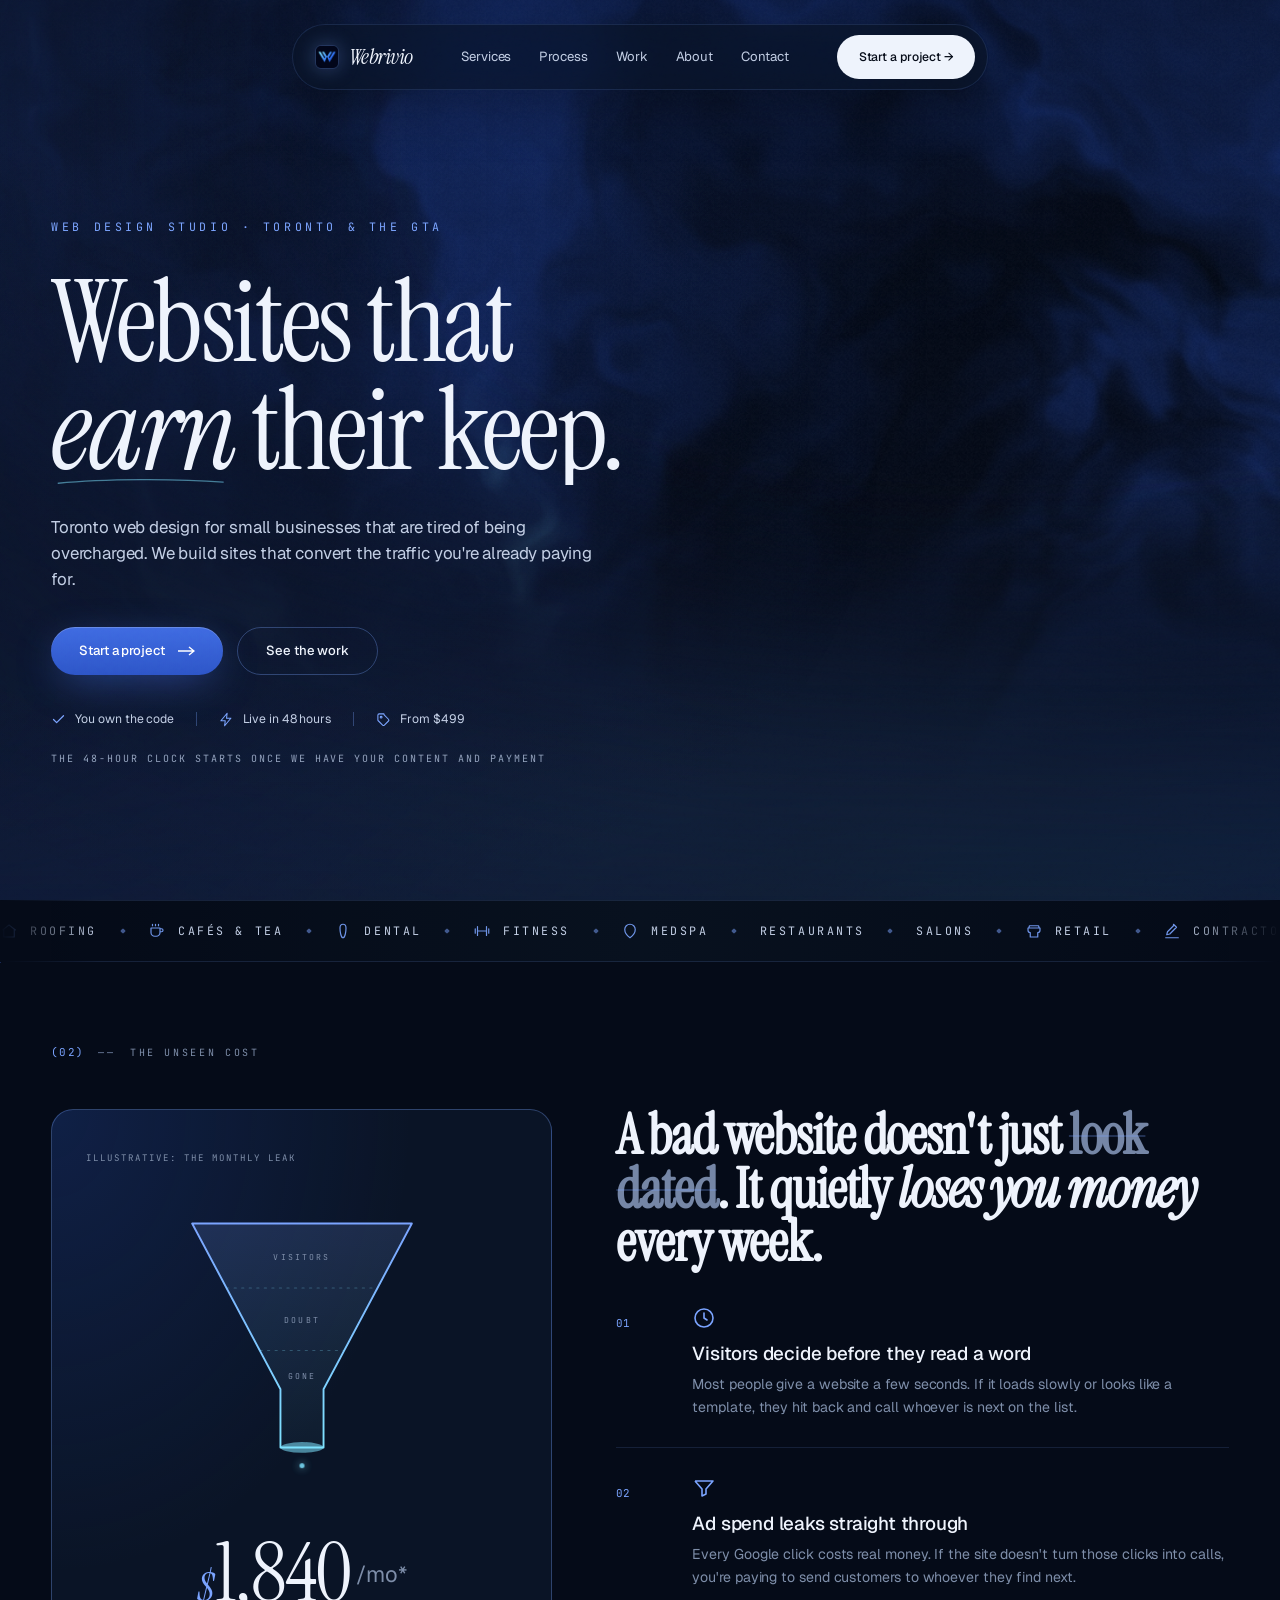
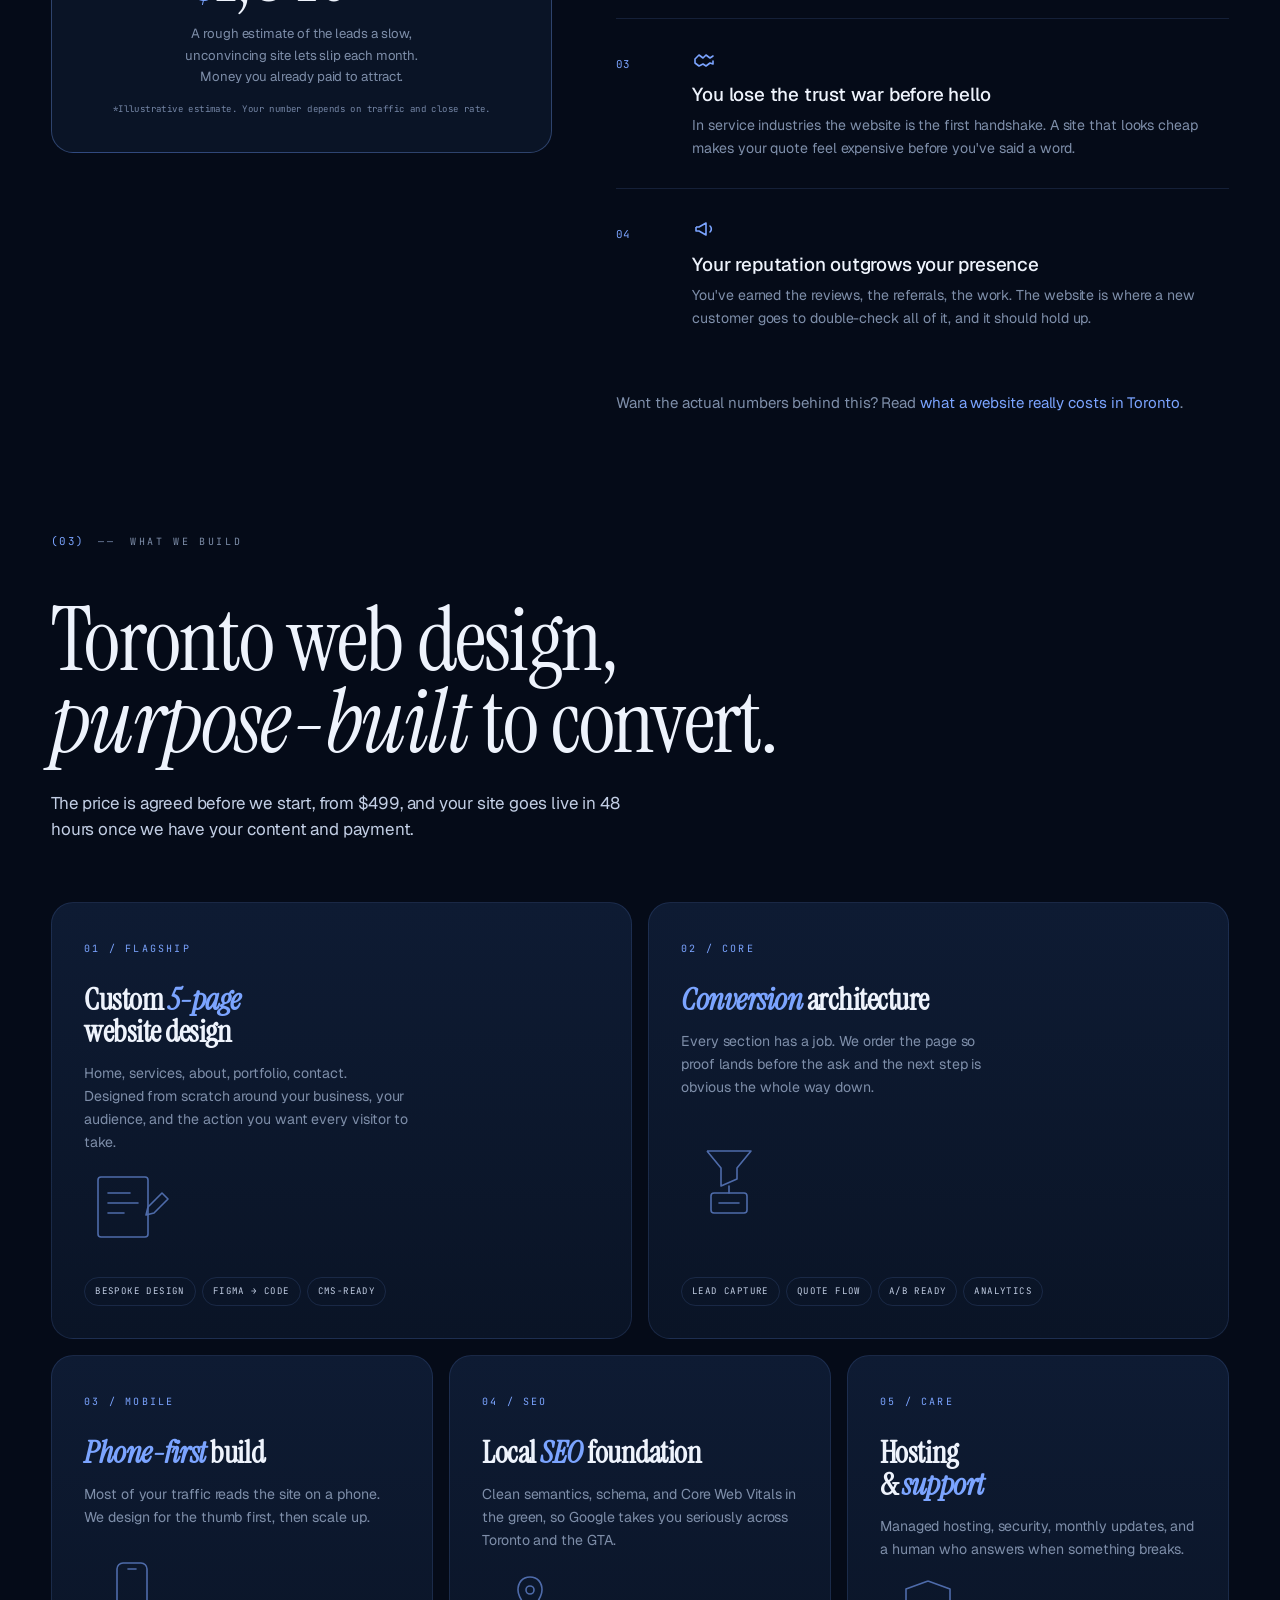
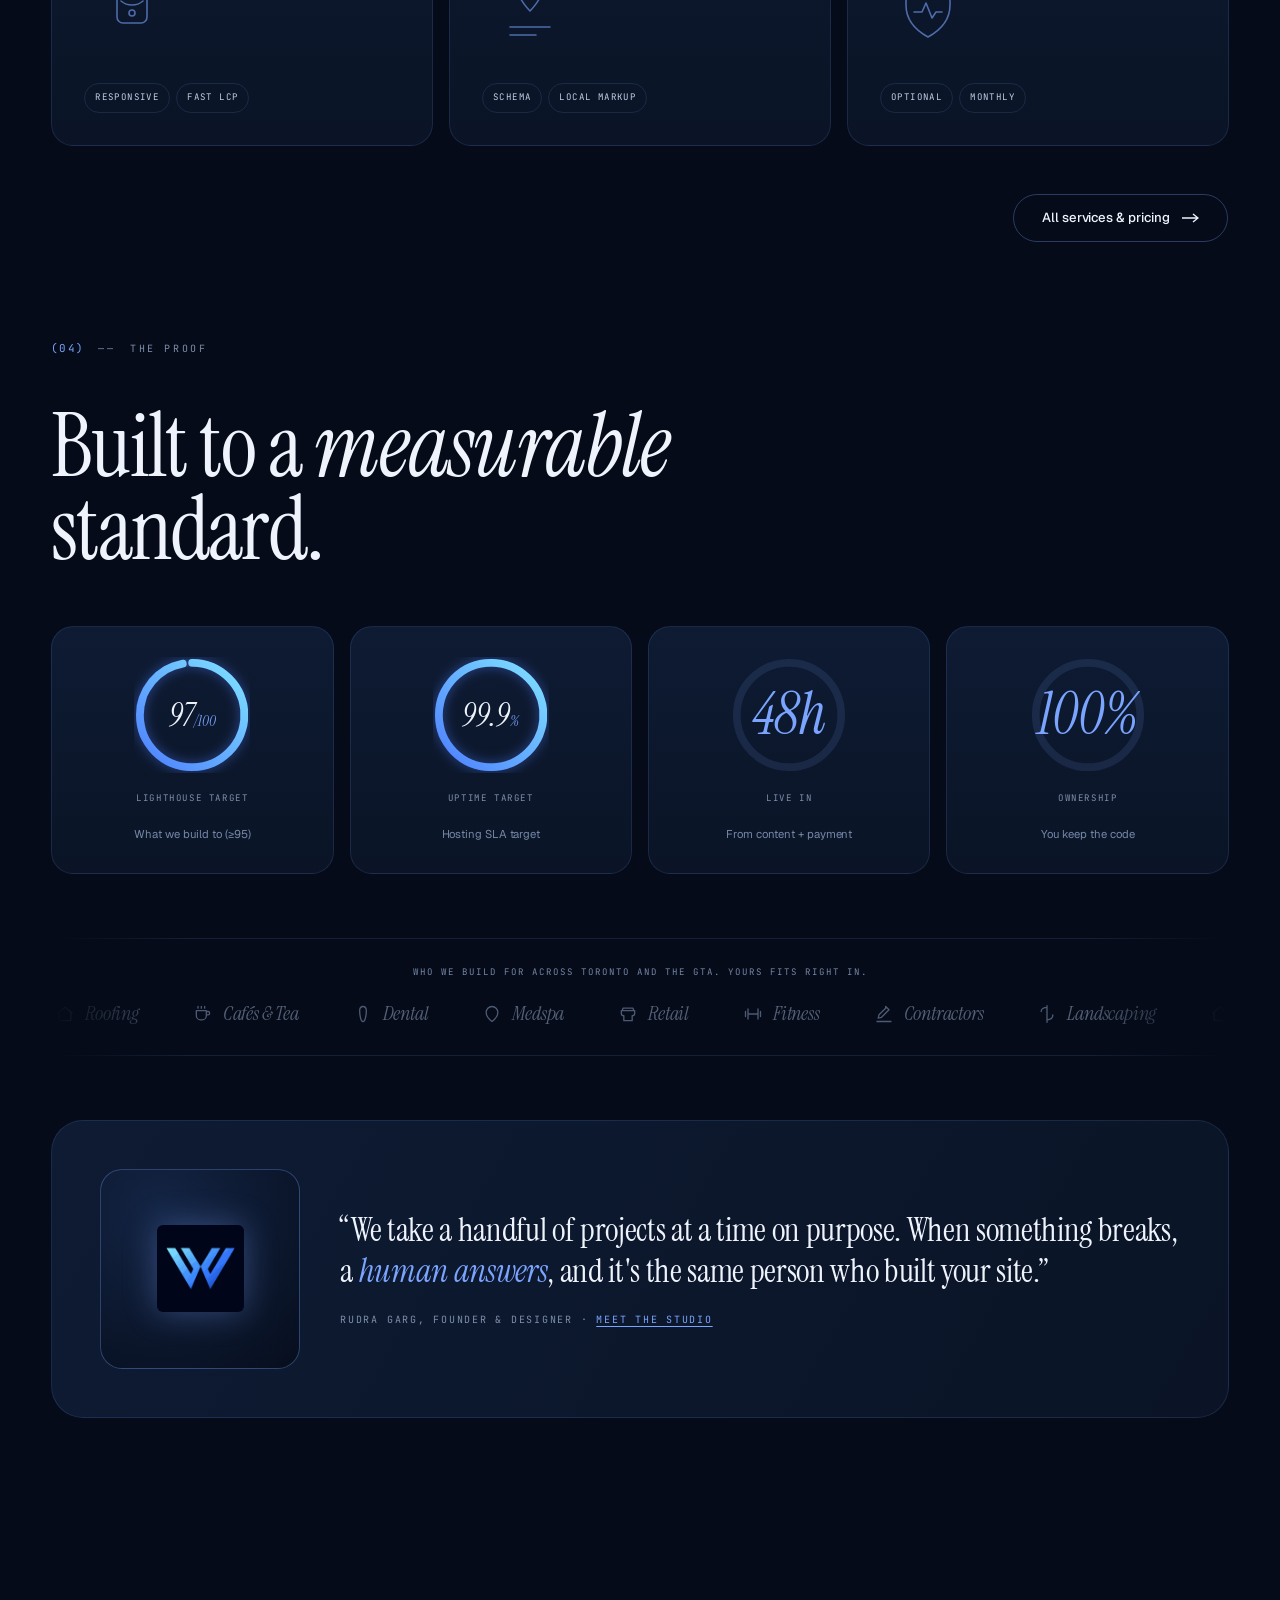
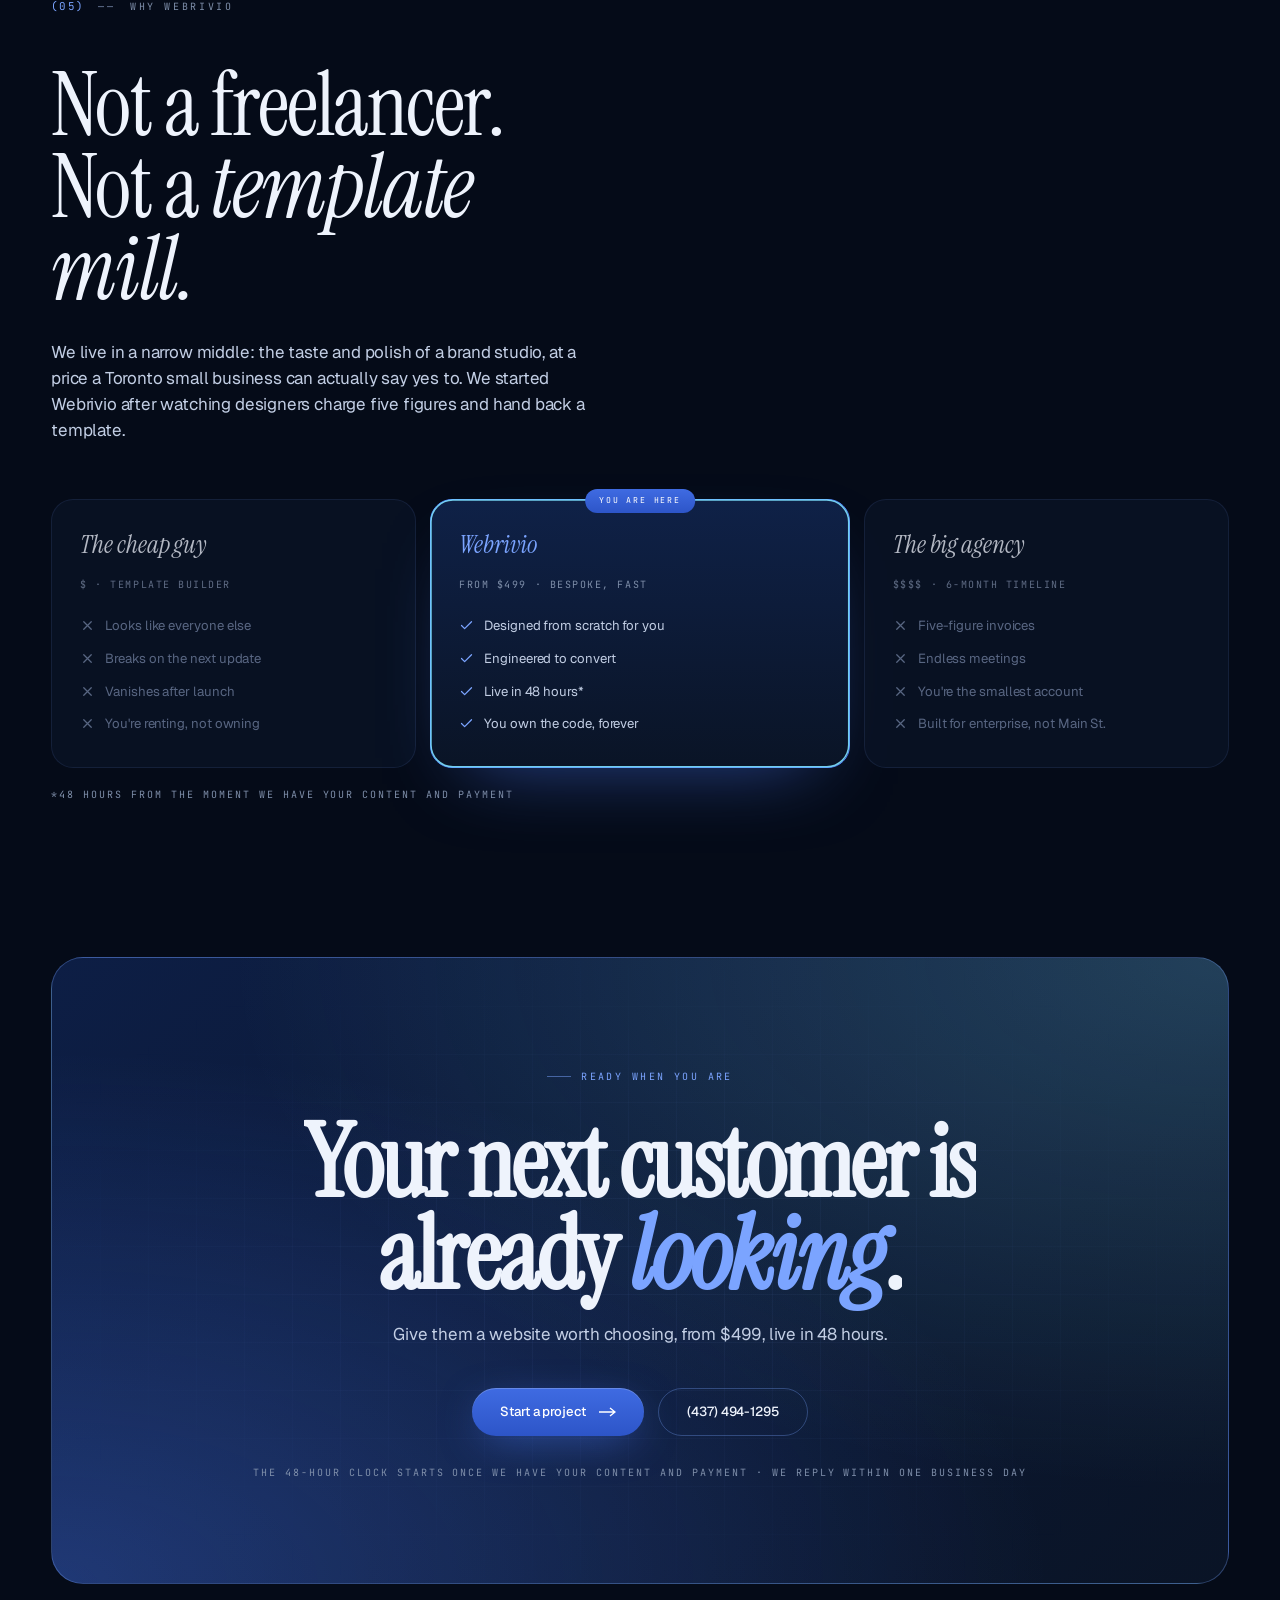
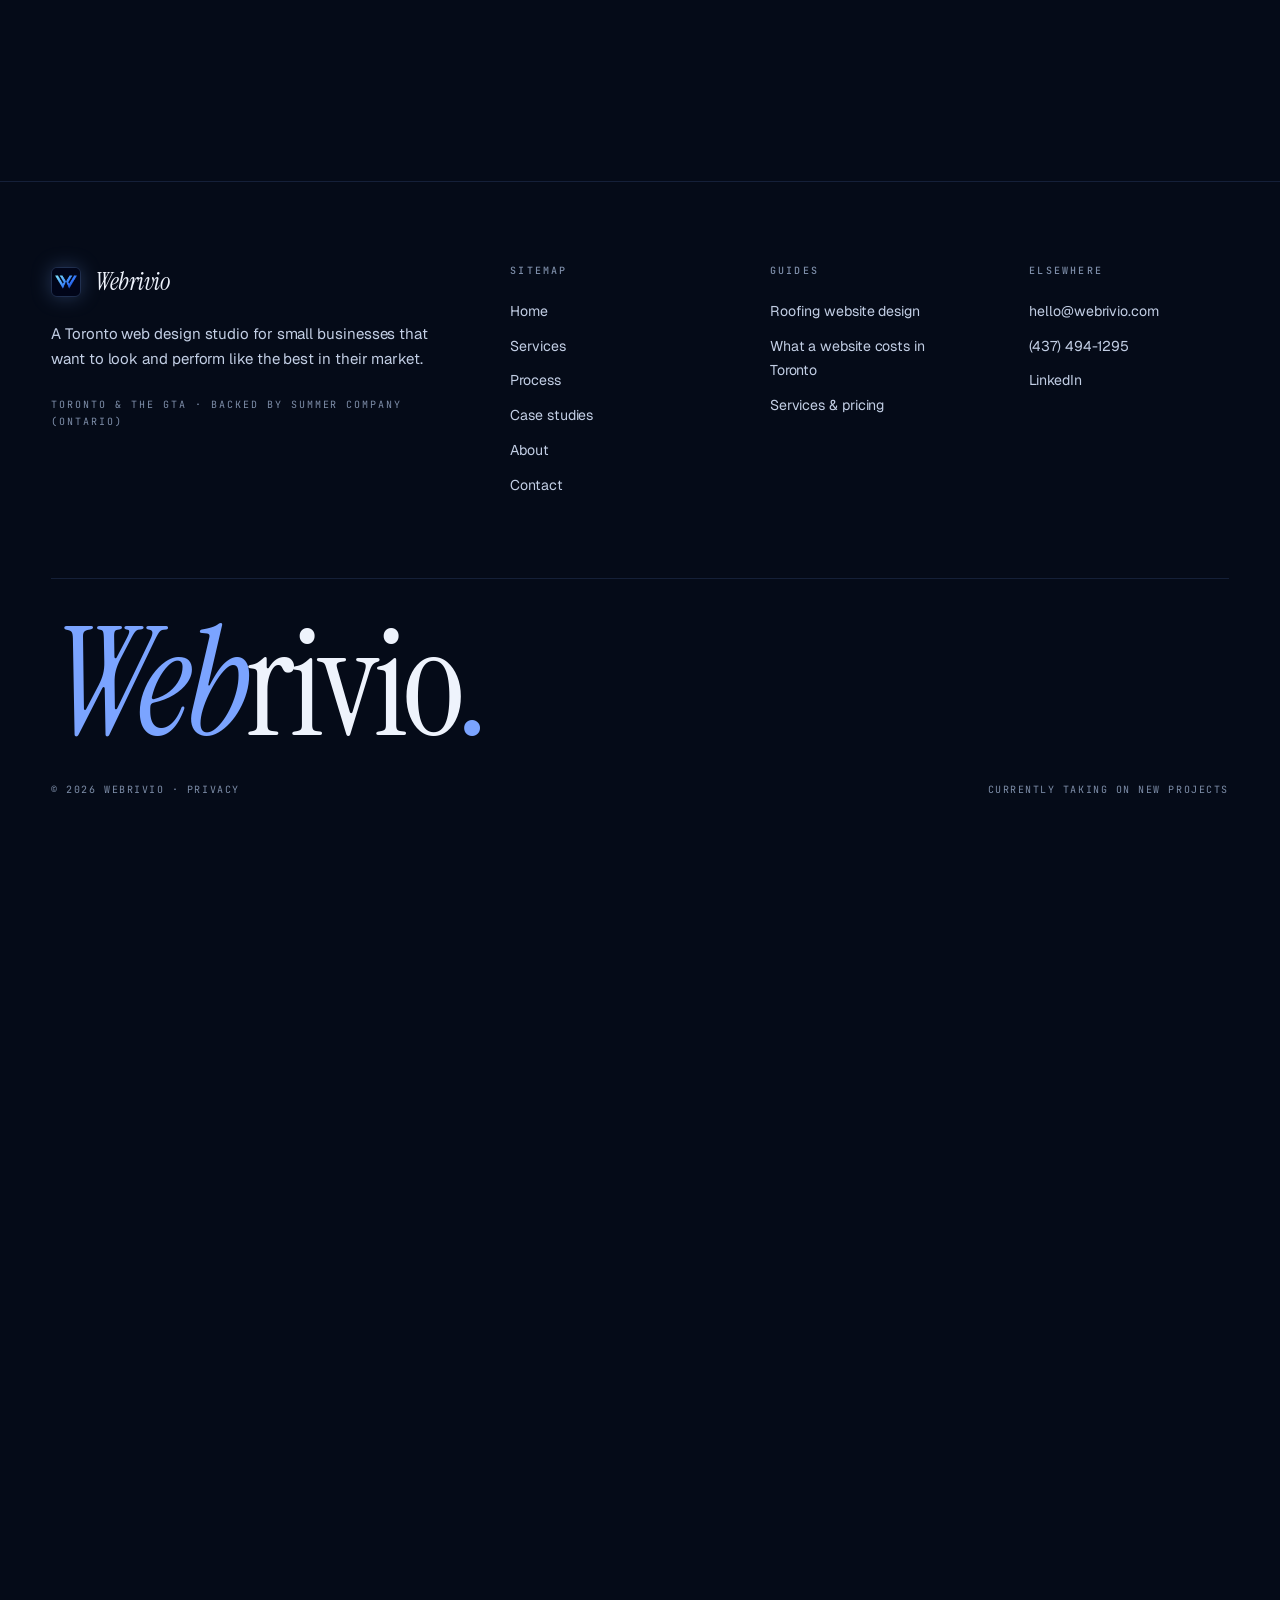
==== commit 1e1cfca9: "feat(home): scroll-driven orbit for selected work; SEO pass Home: the Selected work section is now a" ====
--- a/index.html
+++ b/index.html
@@ -49,6 +49,7 @@
 <noscript><link rel="stylesheet" href="https://fonts.googleapis.com/css2?family=Instrument+Serif:ital@0;1&family=Geist:wght@300;400;500;600&family=JetBrains+Mono:wght@400;500&display=swap" /></noscript>
 <link rel="stylesheet" href="/assets/styles.css" />
 <link rel="stylesheet" href="/assets/enhance.css" />
+<link rel="stylesheet" href="/assets/orbit.css" />
 
 <!-- Page-local CSS. Two jobs only:
      1. LCP — the hero no longer waits on app.js. Its entrance is pure CSS and the
@@ -322,90 +323,57 @@
   </div>
 </div>
 
-<!-- ============ SELECTED WORK (proof, high on the page) ============ -->
-<section class="section-pad showcase" id="work" data-atm="0.3" aria-labelledby="work-title">
-  <div class="container">
-    <div class="section-label">
-      <span class="num">(01)</span>
-      <span class="kind">Selected work</span>
-    </div>
-
-    <h2 class="display reveal" id="work-title" style="max-width: 26ch; margin-bottom: 18px;">
-      See it <span class="it">for yourself.</span>
-    </h2>
-    <p class="lede reveal" style="max-width: 52ch;">
-      Roofing, done two very different ways: a concept build that sets our standard, and a rebuild for a working crew. Both are fully working sites, and the rest of the work is one click away.
-    </p>
-
-    <!-- Build 01 — Northline Roofing (fictional brand; concept build) -->
-    <article class="proof reveal">
-      <div class="proof-devices" data-cursor="build 01">
-        <div class="proof-browser">
-          <div class="proof-bar"><i></i><i></i><i></i><span class="url">northlineroofing.demo</span></div>
-          <div class="proof-screen">
-            <picture>
-              <source srcset="/assets/work/northline-scroll.webp" type="image/webp" />
-              <img class="proof-scroll-img" src="/assets/work/northline-scroll.jpg" alt="A concept build for a Toronto roofing company, shown scrolling live" width="1024" height="2914" loading="lazy" decoding="async" />
-            </picture>
-          </div>
-          <span class="proof-live-tag"><span class="live-dot" aria-hidden="true"></span> Concept build · live</span>
-        </div>
-        <div class="proof-phone">
-          <picture>
-            <source srcset="/assets/work/northline-phone.webp" type="image/webp" />
-            <img src="/assets/work/northline-phone.jpg" alt="The same roofing concept build on a phone, with a legible mobile layout" width="390" height="844" loading="lazy" decoding="async" />
-          </picture>
-        </div>
-      </div>
-      <div class="proof-info">
-        <span class="work-tag">Concept build · Roofing · Fictional brand</span>
-        <h3>The obvious local <span class="it">choice</span>.</h3>
-        <p>How we'd take a referral-only roofer online for good: homeowner language, crew-first photography, and a quote path that never leaves the screen.</p>
-        <ul class="proof-points">
-          <li>Split hero built for full-bleed jobsite photography</li>
-          <li>Persistent tap-to-call rail on mobile</li>
-          <li>Local-SEO structure baked in</li>
-        </ul>
-      </div>
-    </article>
-
-    <!-- Build 02 — Muskoka roofing contractor (client rebuild) -->
-    <article class="proof flip reveal">
-      <div class="proof-devices" data-cursor="build 02">
-        <div class="proof-browser">
-          <div class="proof-bar"><i></i><i></i><i></i><span class="url">client rebuild</span></div>
-          <div class="proof-screen">
-            <picture>
-              <source srcset="/assets/work/roofing-muskoka-scroll.webp" type="image/webp" />
-              <img class="proof-scroll-img" src="/assets/work/roofing-muskoka-scroll.jpg" alt="A client rebuild for a Muskoka roofing company, shown scrolling live" width="1024" height="2914" loading="lazy" decoding="async" />
-            </picture>
-          </div>
-          <span class="proof-live-tag"><span class="live-dot" aria-hidden="true"></span> Client rebuild</span>
-        </div>
-        <div class="proof-phone">
-          <picture>
-            <source srcset="/assets/work/roofing-muskoka-phone.webp" type="image/webp" />
-            <img src="/assets/work/roofing-muskoka-phone.jpg" alt="The same roofing client rebuild on a phone, with a legible mobile layout" width="390" height="844" loading="lazy" decoding="async" />
-          </picture>
-        </div>
-      </div>
-      <div class="proof-info">
-        <span class="work-tag">Client rebuild · Roofing · Muskoka</span>
-        <h3>From dated to <span class="it">dominant</span>.</h3>
-        <p>A veteran roofing crew was carrying a website from another era: grey panels, broken image icons, a template shrug. The rebuild leads with what they actually have: standing-seam metalwork over the lakes, photographed the way it deserves.</p>
-        <ul class="proof-points">
-          <li>Full-bleed jobsite photography as the hero, not stock</li>
-          <li>Every roof type gets its own page and its own proof</li>
-          <li>Drag the before-and-after on the case studies page</li>
-        </ul>
-      </div>
-    </article>
-
-    <div style="margin-top: 12px; display: flex; justify-content: flex-end;">
-      <a class="btn btn-ghost reveal" href="/case-studies">
-        <span>See all case studies</span>
-        <svg class="arrow" viewBox="0 0 18 10" fill="none" aria-hidden="true"><path d="M1 5h16m-5-4 5 4-5 4" stroke="currentColor" stroke-width="1.4"/></svg>
-      </a>
+<!-- ============ SELECTED WORK: the orbit (pinned, scroll-driven; see orbit.js) ============ -->
+<section class="orbit" id="work" data-atm="0.3" aria-labelledby="work-title">
+  <div class="orbit-pin">
+    <div class="orbit-glow" aria-hidden="true"></div>
+    <div class="orbit-stage" aria-hidden="true"></div>
+
+    <div class="orbit-title">
+      <h2 id="work-title">Selected <span class="it">work</span></h2>
+    </div>
+
+    <ol class="orbit-list" aria-label="Client builds">
+        <li data-build="lawfirm"><a href="/case-studies#lawfirm"><span class="n">01</span><span class="t">Law firm</span></a></li>
+        <li data-build="hypnotist"><a href="/case-studies#hypnotist"><span class="n">02</span><span class="t">Hypnotist</span></a></li>
+        <li data-build="training"><a href="/case-studies#training"><span class="n">03</span><span class="t">Training charity</span></a></li>
+        <li data-build="homeservices"><a href="/case-studies#homeservices"><span class="n">04</span><span class="t">Home services</span></a></li>
+        <li data-build="roofing-v2"><a href="/case-studies#roofing"><span class="n">05</span><span class="t">Roofing</span></a></li>
+        <li data-build="cleaning"><a href="/case-studies#cleaning"><span class="n">06</span><span class="t">Cleaning</span></a></li>
+        <li data-build="salon-v2"><a href="/case-studies#salon"><span class="n">07</span><span class="t">Hair salon</span></a></li>
+        <li data-build="foodbank"><a href="/case-studies#foodbank"><span class="n">08</span><span class="t">Food bank</span></a></li>
+    </ol>
+    <ul class="orbit-meta" aria-hidden="true">
+        <li>Toronto · Rebuild</li>
+        <li>Brampton · New build</li>
+        <li>Toronto · New build</li>
+        <li>Toronto · New build</li>
+        <li>Muskoka · Rebuild</li>
+        <li>Waterloo · Rebuild</li>
+        <li>Keremeos, BC · New build</li>
+        <li>Toronto · New build</li>
+    </ul>
+
+    <div class="orbit-reel">
+      <a href="/case-studies#lawfirm"><span class="shot"><picture><source srcset="/assets/work/lawfirm-desk.webp" type="image/webp" /><img src="/assets/work/lawfirm-desk.jpg" alt="A Toronto law firm's website in black and gold" width="1440" height="900" loading="lazy" decoding="async" /></picture></span><span class="cap"><b>Law firm</b><span>Toronto · Rebuild</span></span></a>
+      <a href="/case-studies#hypnotist"><span class="shot"><picture><source srcset="/assets/work/hypnotist-desk.webp" type="image/webp" /><img src="/assets/work/hypnotist-desk.jpg" alt="A hypnotist's website drawn as a comic book cover" width="1440" height="900" loading="lazy" decoding="async" /></picture></span><span class="cap"><b>Hypnotist</b><span>Brampton · New build</span></span></a>
+      <a href="/case-studies#training"><span class="shot"><picture><source srcset="/assets/work/training-desk.webp" type="image/webp" /><img src="/assets/work/training-desk.jpg" alt="A charity training centre's website in deep green and amber" width="1440" height="900" loading="lazy" decoding="async" /></picture></span><span class="cap"><b>Training charity</b><span>Toronto · New build</span></span></a>
+      <a href="/case-studies#homeservices"><span class="shot"><picture><source srcset="/assets/work/homeservices-desk.webp" type="image/webp" /><img src="/assets/work/homeservices-desk.jpg" alt="A home services company's website with a technician photo" width="1440" height="900" loading="lazy" decoding="async" /></picture></span><span class="cap"><b>Home services</b><span>Toronto · New build</span></span></a>
+      <a href="/case-studies#roofing"><span class="shot"><picture><source srcset="/assets/work/roofing-v2-desk.webp" type="image/webp" /><img src="/assets/work/roofing-v2-desk.jpg" alt="A Muskoka roofing company's website with a metal roof over a lake" width="1440" height="900" loading="lazy" decoding="async" /></picture></span><span class="cap"><b>Roofing</b><span>Muskoka · Rebuild</span></span></a>
+      <a href="/case-studies#cleaning"><span class="shot"><picture><source srcset="/assets/work/cleaning-desk.webp" type="image/webp" /><img src="/assets/work/cleaning-desk.jpg" alt="A cleaning company's website in cool light and navy" width="1440" height="900" loading="lazy" decoding="async" /></picture></span><span class="cap"><b>Cleaning</b><span>Waterloo · Rebuild</span></span></a>
+      <a href="/case-studies#salon"><span class="shot"><picture><source srcset="/assets/work/salon-v2-desk.webp" type="image/webp" /><img src="/assets/work/salon-v2-desk.jpg" alt="A hair salon's website with a wood-panelled salon photo" width="1440" height="900" loading="lazy" decoding="async" /></picture></span><span class="cap"><b>Hair salon</b><span>Keremeos, BC · New build</span></span></a>
+      <a href="/case-studies#foodbank"><span class="shot"><picture><source srcset="/assets/work/foodbank-desk.webp" type="image/webp" /><img src="/assets/work/foodbank-desk.jpg" alt="A community food bank's website leading with its opening hours" width="1440" height="900" loading="lazy" decoding="async" /></picture></span><span class="cap"><b>Food bank</b><span>Toronto · New build</span></span></a>
+    </div>
+
+    <div class="orbit-foot">
+      <span class="tiny-mono">Every build here belongs to a paying client</span>
+      <div class="acts">
+        <a class="btn btn-ghost" href="/case-studies"><span>See the case studies</span></a>
+        <a class="btn btn-primary" href="/contact" data-magnetic="0.25">
+          <span>Start a project</span>
+          <svg class="arrow" viewBox="0 0 18 10" fill="none" aria-hidden="true"><path d="M1 5h16m-5-4 5 4-5 4" stroke="currentColor" stroke-width="1.4"/></svg>
+        </a>
+      </div>
     </div>
   </div>
 </section>
@@ -845,6 +813,7 @@
 <script src="/assets/vendor/gsap.min.js" defer></script>
 <script src="/assets/vendor/ScrollTrigger.min.js" defer></script>
 <script src="/assets/enhance.js" defer></script>
+<script src="/assets/orbit.js" defer></script>
 <!-- lazy WebGL hero (self-skips on reduced-motion / low-power / no-WebGL) -->
 <script src="/assets/hero.js" defer></script>
 
--- a/assets/orbit.css
+++ b/assets/orbit.css
@@ -0,0 +1,148 @@
+/* Webrivio — "orbit" selected-work section (home).
+   Desktop + JS: the section pins, screenshot cards from every client build fly in
+   from depth, gather into a slowly turning cloud beside an index of the builds,
+   then scatter past the camera. Everything else (mobile, reduced motion, no JS)
+   gets .orbit-reel: a plain swipeable row of the same builds. */
+
+.orbit { position: relative; }
+.orbit-pin {
+  position: relative;
+  height: 100vh; height: 100svh;
+  overflow: hidden;
+}
+.orbit-stage {
+  position: absolute; inset: 0;
+  perspective: 1400px;
+  perspective-origin: 50% 50%;
+  transform-style: preserve-3d;
+  pointer-events: none;
+}
+.orbit-glow {
+  position: absolute; left: 50%; top: 50%;
+  width: 70vmin; height: 70vmin; margin: -35vmin 0 0 -35vmin;
+  border-radius: 50%;
+  background: radial-gradient(circle, rgba(77,126,255,0.30), rgba(77,126,255,0.08) 45%, transparent 70%);
+  filter: blur(10px);
+  pointer-events: none;
+}
+.orb-card {
+  position: absolute; left: 50%; top: 50%;
+  width: var(--w, 200px);
+  aspect-ratio: 16 / 10;
+  margin-left: calc(var(--w, 200px) / -2);
+  border-radius: 6px;
+  background: var(--surface-2) center top / 100% auto no-repeat;
+  box-shadow: 0 18px 40px -18px rgba(0,0,0,0.85);
+  will-change: transform, opacity;
+  backface-visibility: hidden;
+  transform: translate3d(0, -50%, -4000px);
+  opacity: 0;
+}
+.orb-card.ph { aspect-ratio: 390 / 844; border-radius: 10px; }
+.orb-card::after {
+  /* the silhouette: cards arrive as flat navy shapes and resolve into the build */
+  content: ''; position: absolute; inset: 0; border-radius: inherit;
+  background: var(--surface);
+  opacity: var(--veil, 1);
+}
+
+/* the big title, sized like the hero H1 */
+.orbit-title {
+  position: absolute; inset: 0;
+  display: grid; place-items: center;
+  pointer-events: none;
+  z-index: 2;
+}
+.orbit-title h2 {
+  font-family: var(--serif); font-weight: 400;
+  font-size: clamp(64px, 12vw, 210px);
+  line-height: 0.86; letter-spacing: -0.03em; text-align: center;
+  text-shadow: 0 10px 60px rgba(5,11,24,0.6);
+}
+.orbit-title h2 .it { font-style: italic; color: var(--accent-glow); }
+
+/* left index: the builds, by trade (names stay in the screenshots only) */
+.orbit-list {
+  position: absolute; z-index: 3;
+  left: calc(var(--gutter) + var(--safe-l)); top: 50%;
+  transform: translateY(-50%);
+  list-style: none;
+  display: flex; flex-direction: column; gap: 2px;
+}
+.orbit-list a {
+  display: flex; align-items: baseline; gap: 14px;
+  font-family: var(--serif); font-size: clamp(26px, 2.7vw, 44px); line-height: 1.12; letter-spacing: -0.015em;
+  color: var(--ink);
+  opacity: 0.38;
+  transition: opacity .35s var(--ease), transform .5s var(--ease-out), color .35s var(--ease);
+}
+.orbit-list a .n { font-family: var(--mono); font-size: 10px; letter-spacing: 0.12em; color: var(--accent-glow); transform: translateY(-0.9em); }
+.orbit-list li.on a { opacity: 1; transform: translateX(10px); }
+.orbit-list li.on a .t { font-style: italic; color: var(--accent-glow); }
+.orbit-list a:focus-visible { outline: 2px solid var(--accent-glow); outline-offset: 4px; opacity: 1; }
+
+/* right column: where + what, lines up with the index */
+.orbit-meta {
+  position: absolute; z-index: 3;
+  right: calc(var(--gutter) + var(--safe-r)); top: 50%;
+  transform: translateY(-50%);
+  list-style: none; text-align: right;
+  display: flex; flex-direction: column; gap: 2px;
+}
+.orbit-meta li {
+  height: calc(clamp(26px, 2.7vw, 44px) * 1.12);
+  display: flex; align-items: center; justify-content: flex-end;
+  font-family: var(--mono); font-size: 10.5px; letter-spacing: 0.16em; text-transform: uppercase;
+  color: var(--mute);
+  transition: color .35s var(--ease);
+}
+.orbit-meta li.on { color: var(--ink); }
+
+.orbit-foot {
+  position: absolute; z-index: 3;
+  left: calc(var(--gutter) + var(--safe-l)); right: calc(var(--gutter) + var(--safe-r));
+  bottom: clamp(24px, 5vh, 48px);
+  display: flex; justify-content: space-between; align-items: center; gap: 20px;
+}
+.orbit-foot .tiny-mono { color: var(--mute); }
+.orbit-foot .acts { display: flex; gap: 10px; }
+
+/* JS-driven phases fade these in; with JS off they're simply visible */
+.orbit.is-live .orbit-list,
+.orbit.is-live .orbit-meta,
+.orbit.is-live .orbit-foot { opacity: 0; }
+
+/* ---------- fallback reel (mobile / reduced motion / no JS) ---------- */
+.orbit-reel { display: none; }
+.orbit:not(.is-live) .orbit-pin { height: auto; overflow: visible; padding: var(--sect-lg) 0 var(--sect-sm); }
+.orbit:not(.is-live) .orbit-stage,
+.orbit:not(.is-live) .orbit-glow,
+.orbit:not(.is-live) .orbit-meta { display: none; }
+.orbit:not(.is-live) .orbit-title { position: static; display: block; padding: 0 calc(var(--gutter) + var(--safe-l)); margin-bottom: 32px; }
+.orbit:not(.is-live) .orbit-title h2 { text-align: left; font-size: clamp(56px, 13vw, 160px); }
+.orbit:not(.is-live) .orbit-list { display: none; }
+.orbit:not(.is-live) .orbit-reel {
+  display: flex; gap: 14px;
+  overflow-x: auto; scroll-snap-type: x mandatory;
+  padding: 4px calc(var(--gutter) + var(--safe-l)) 18px;
+  scroll-padding-inline: calc(var(--gutter) + var(--safe-l));
+  scrollbar-width: none;
+}
+.orbit-reel::-webkit-scrollbar { display: none; }
+.orbit-reel a {
+  flex: none; width: min(78vw, 420px); scroll-snap-align: start;
+  display: flex; flex-direction: column; gap: 12px; color: var(--ink);
+}
+.orbit-reel .shot {
+  aspect-ratio: 16 / 10; border-radius: 12px; overflow: hidden;
+  border: 1px solid var(--border-strong); background: var(--surface);
+}
+.orbit-reel img { display: block; width: 100%; height: 100%; object-fit: cover; object-position: top; }
+.orbit-reel .cap { display: flex; justify-content: space-between; align-items: baseline; gap: 10px; }
+.orbit-reel .cap b { font-family: var(--serif); font-weight: 400; font-size: 26px; letter-spacing: -0.01em; }
+.orbit-reel .cap span { font-family: var(--mono); font-size: 10px; letter-spacing: 0.14em; text-transform: uppercase; color: var(--mute); }
+.orbit:not(.is-live) .orbit-foot { position: static; padding: 18px calc(var(--gutter) + var(--safe-l)) 0; flex-wrap: wrap; }
+
+@media (max-width: 767px) {
+  .orbit:not(.is-live) .orbit-foot .acts { width: 100%; flex-direction: column; }
+}
